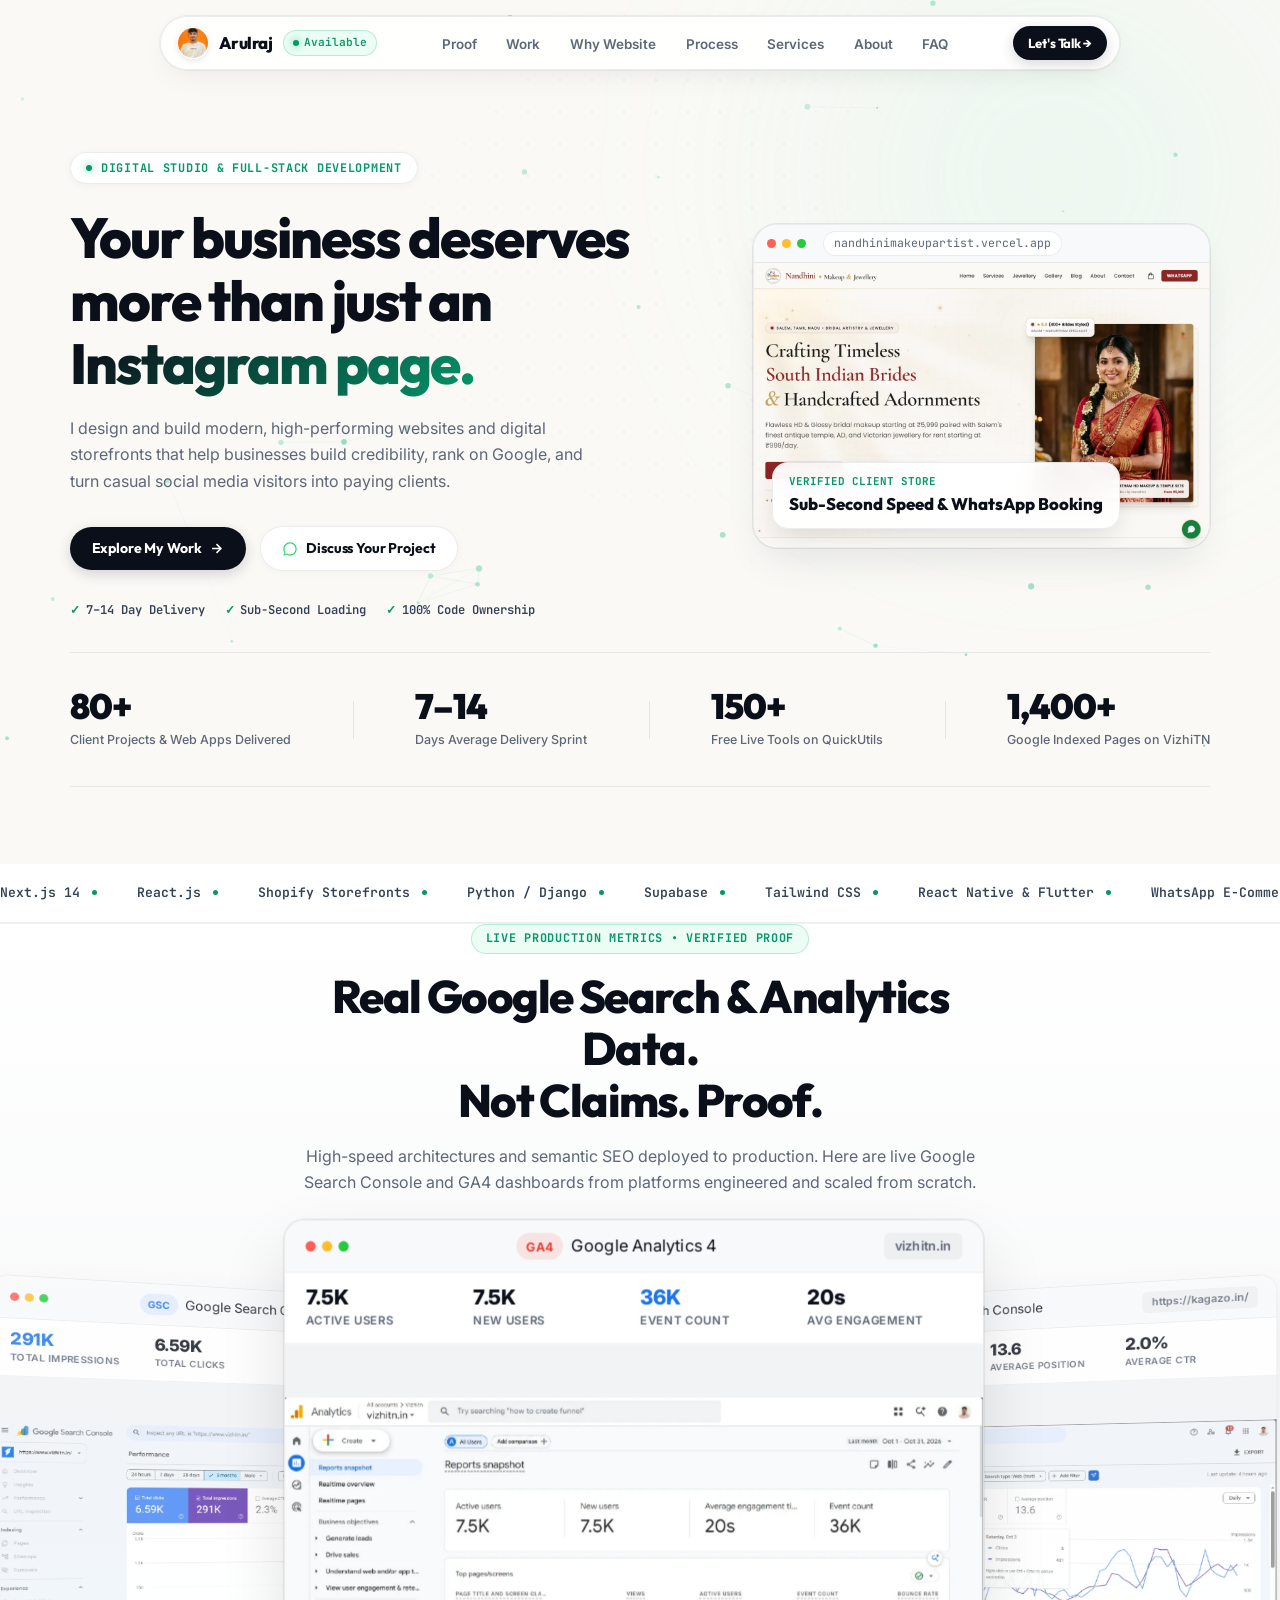
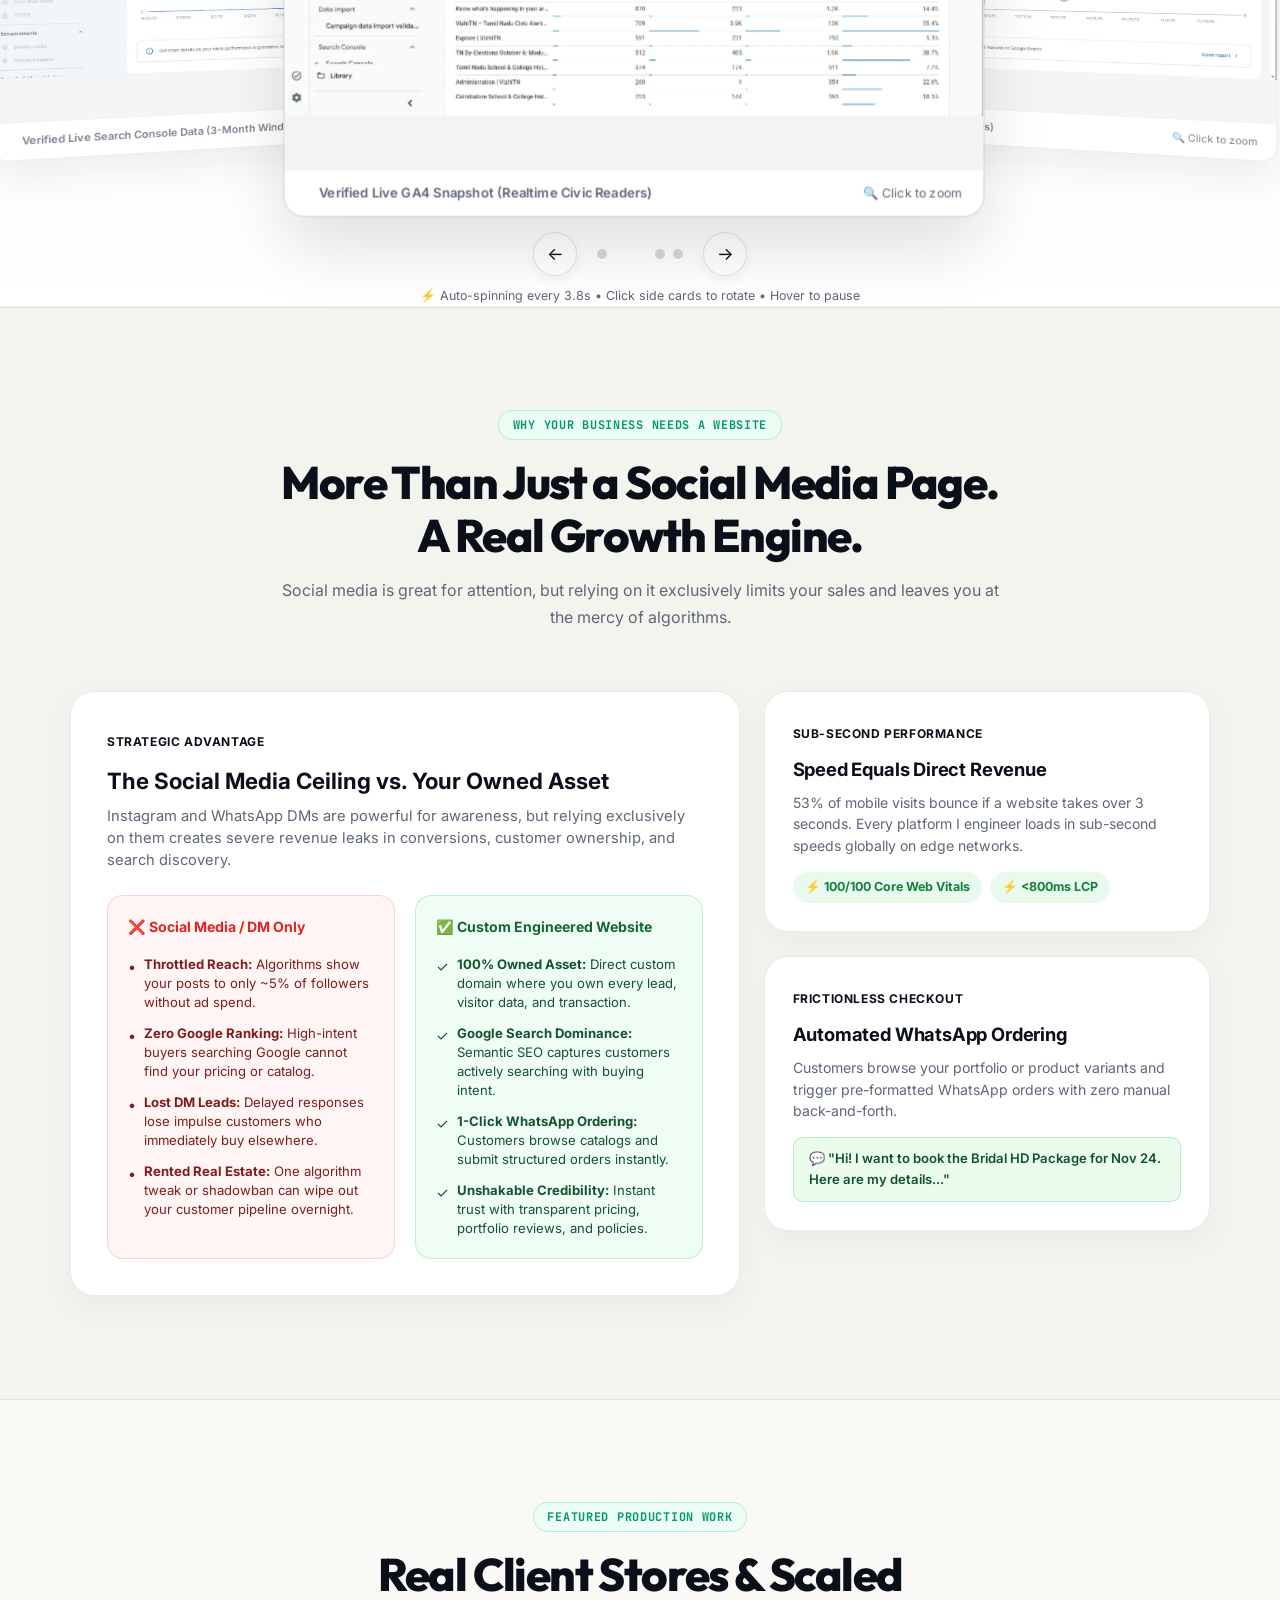
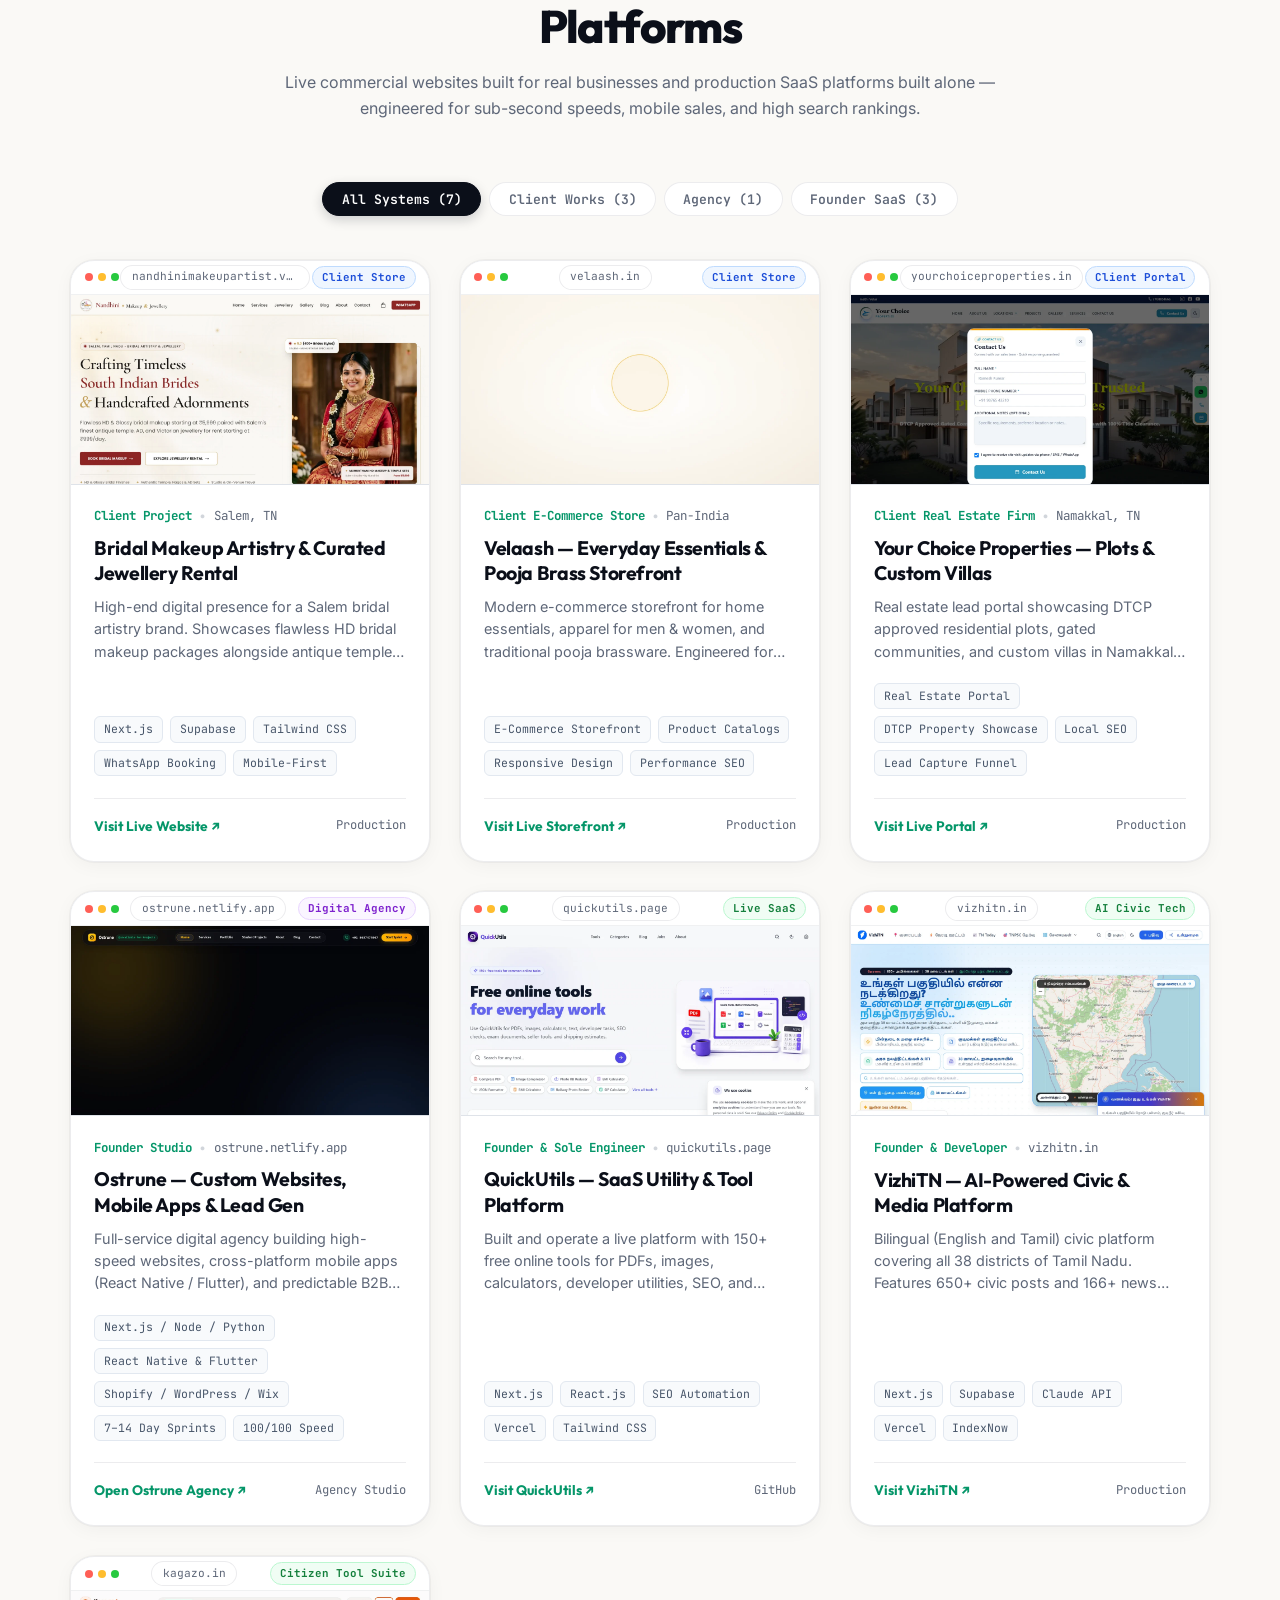
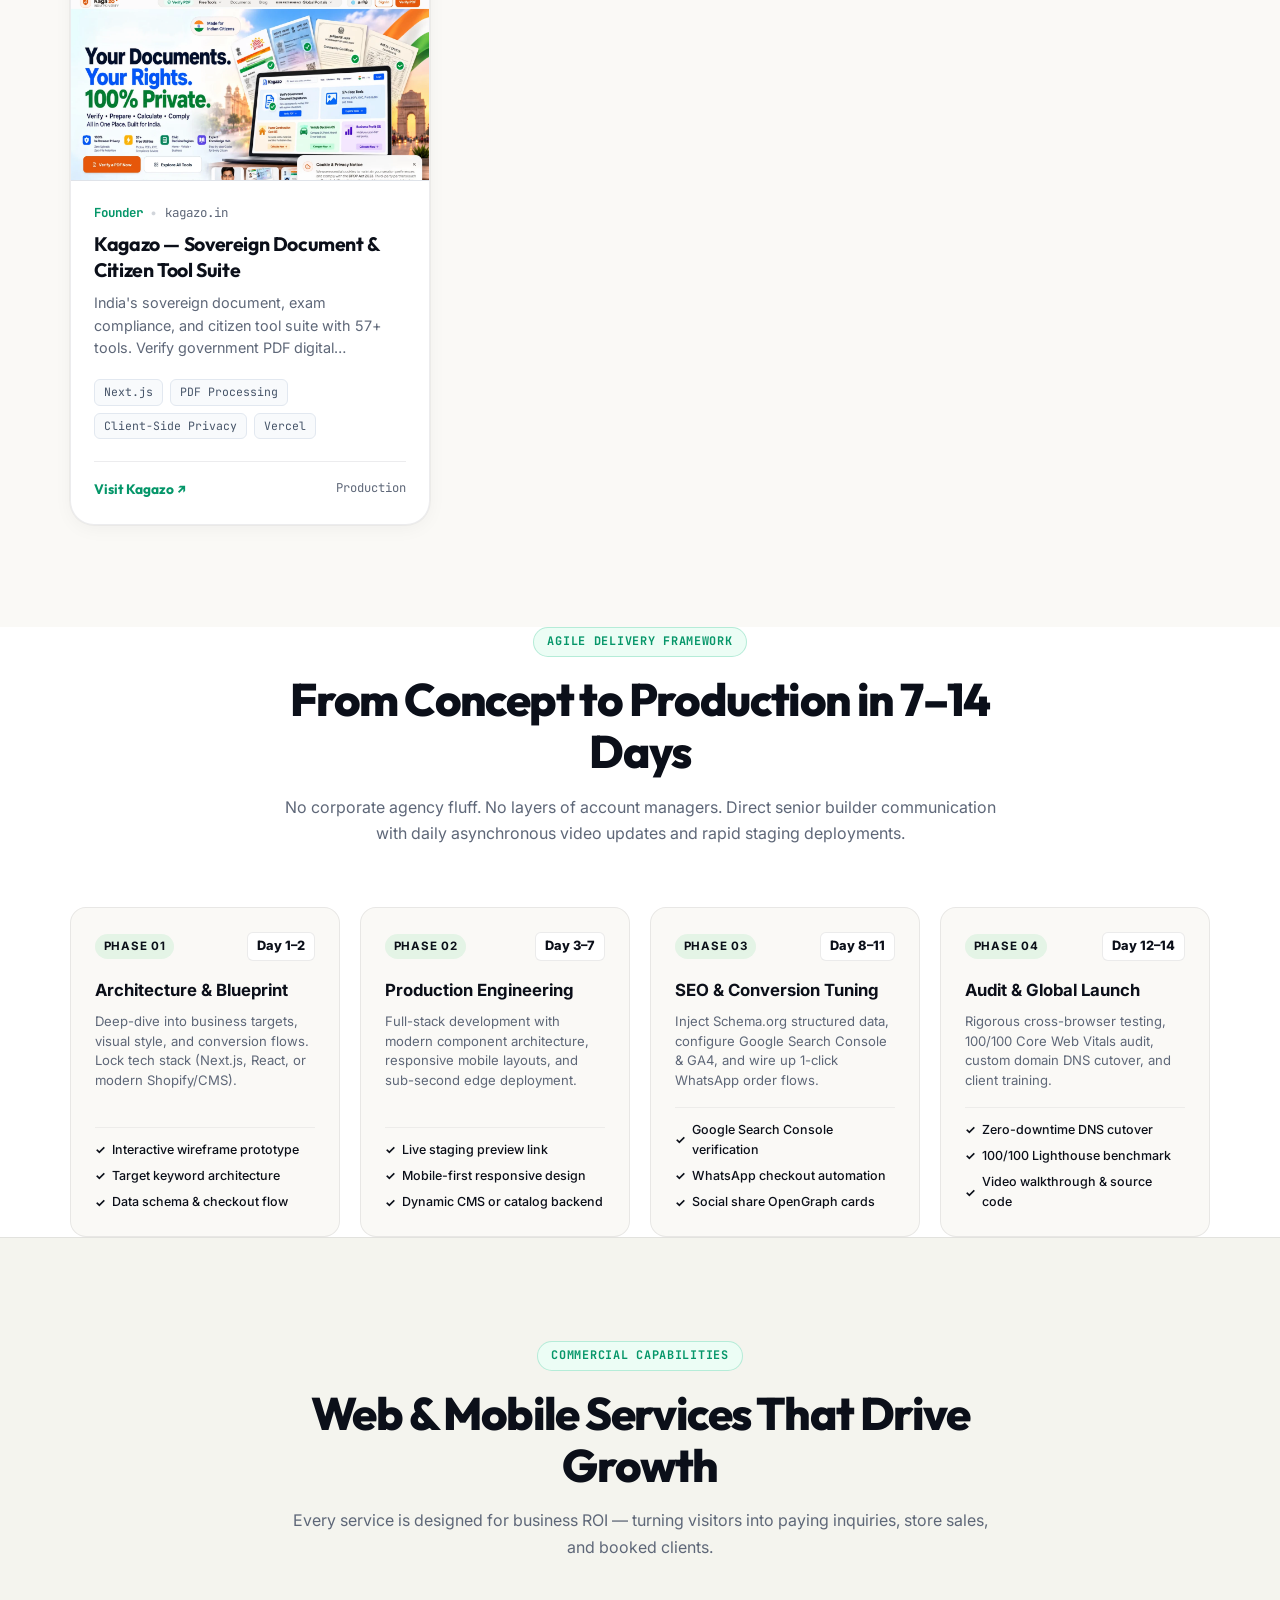
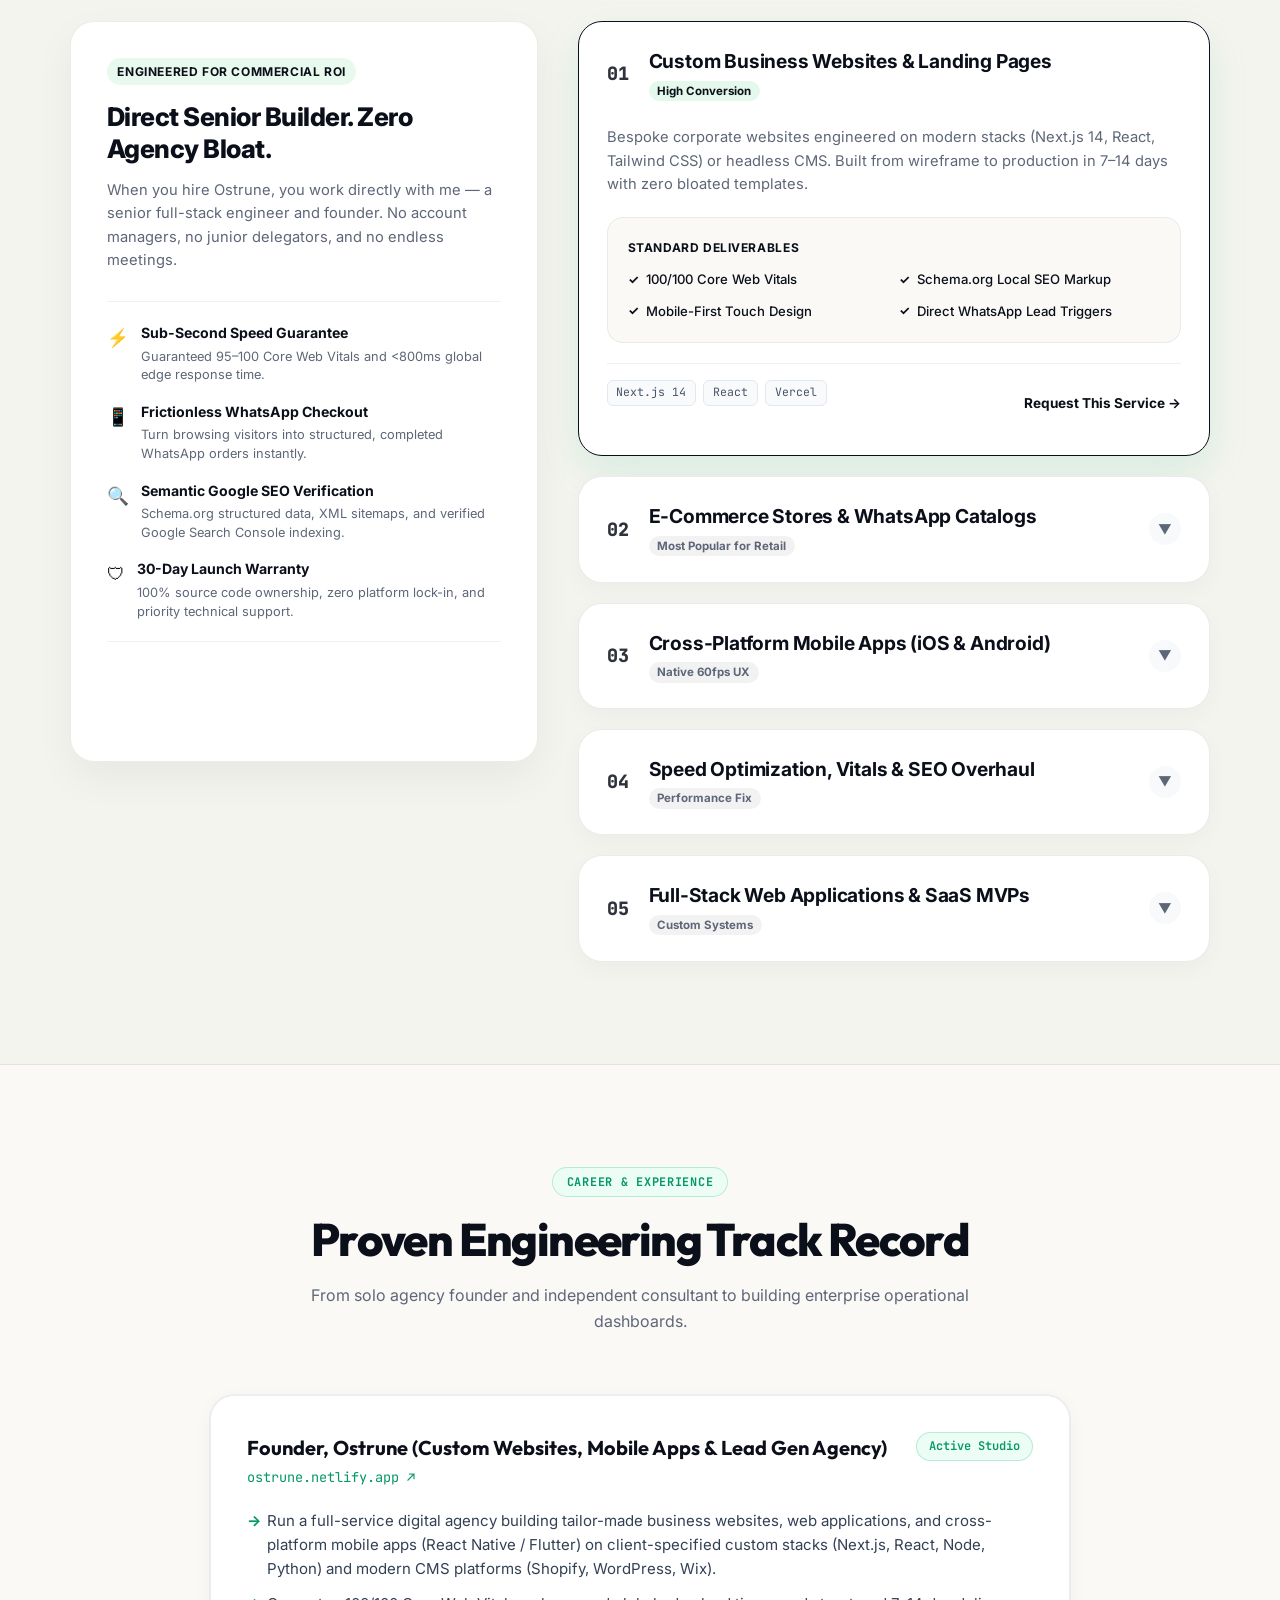
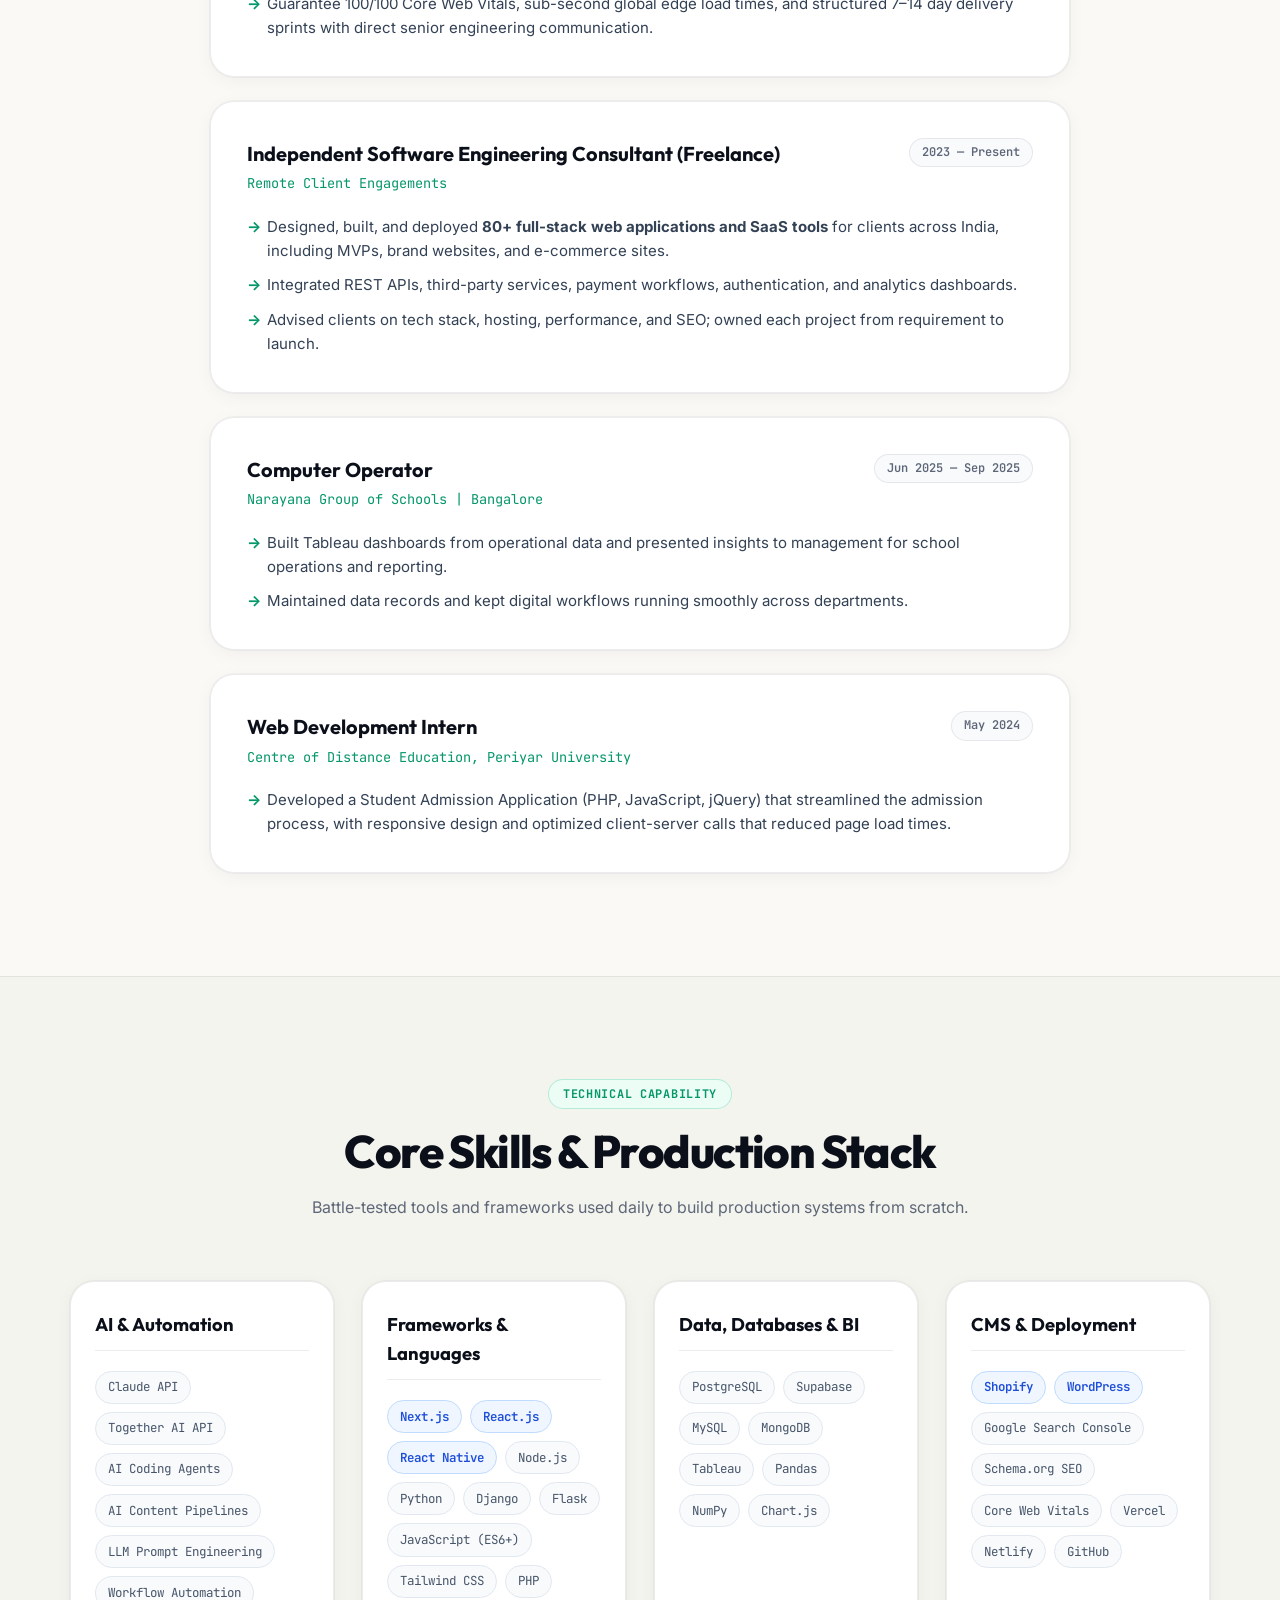
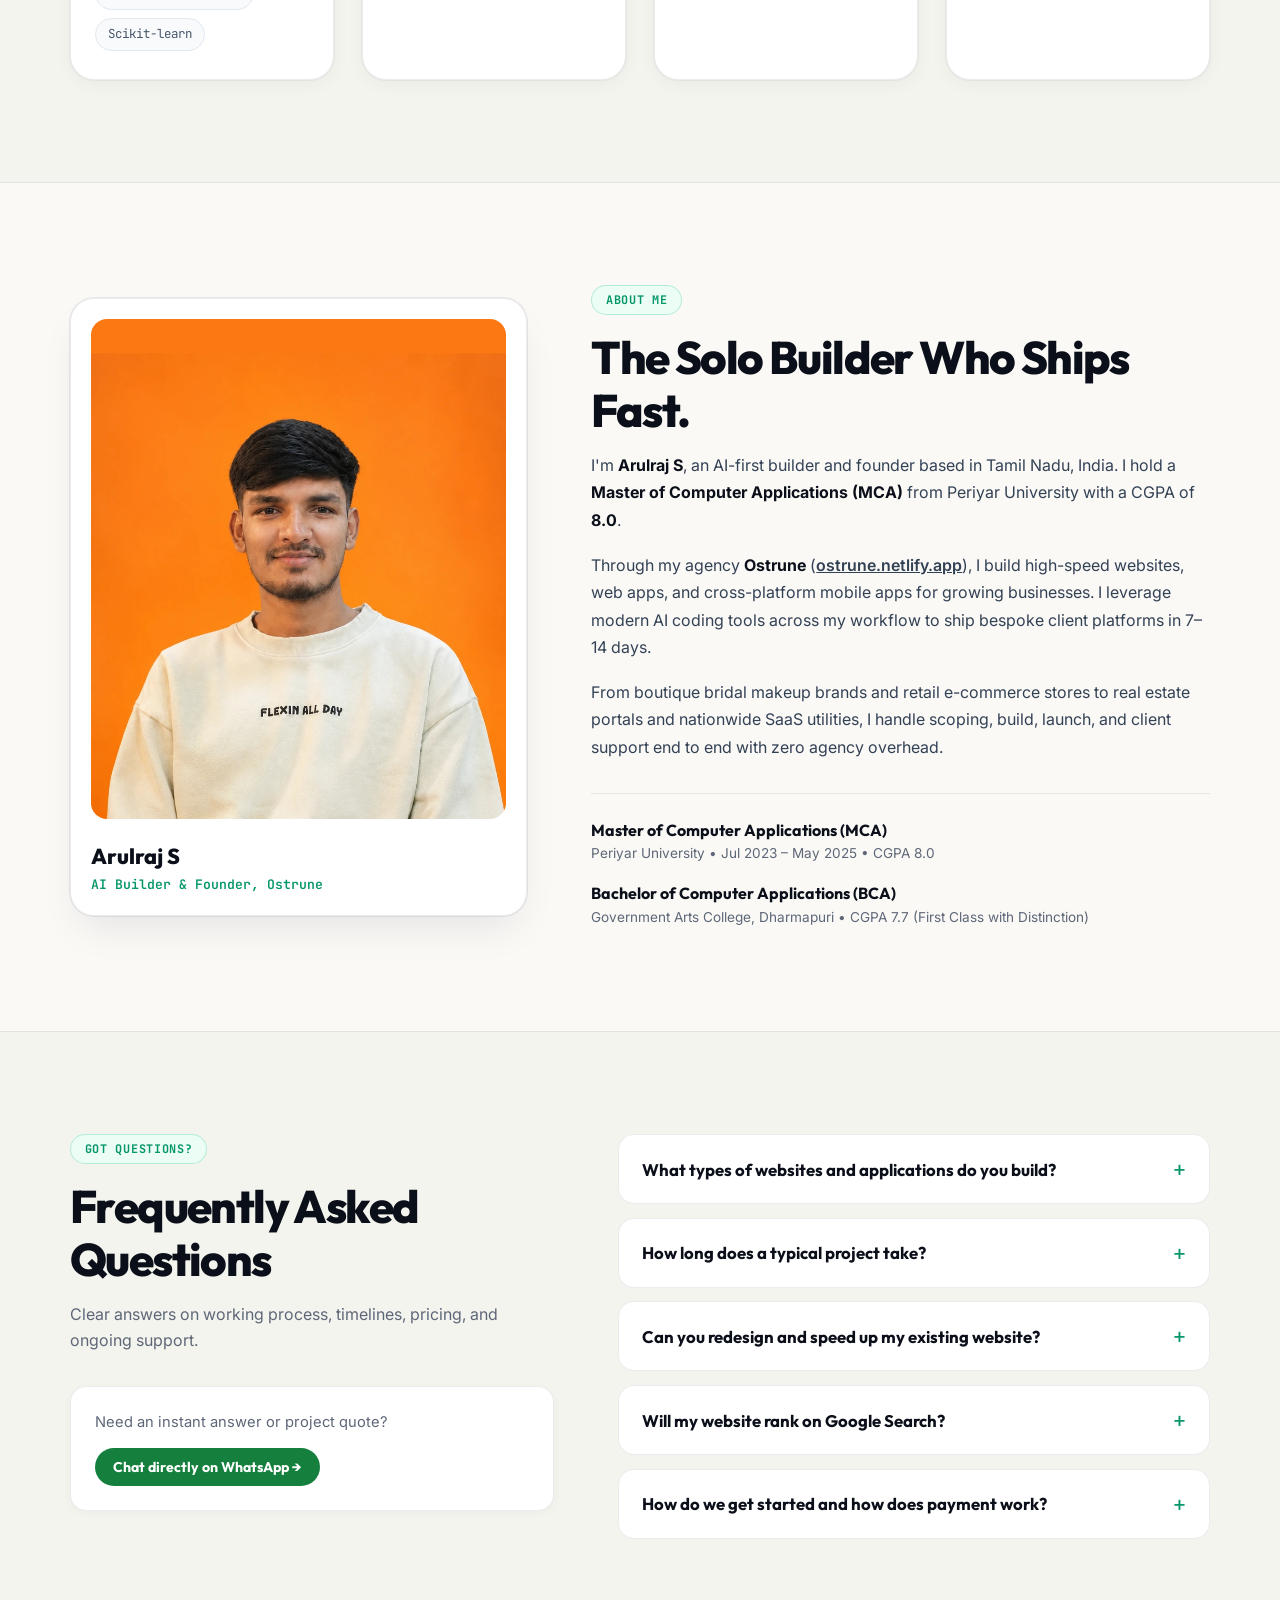
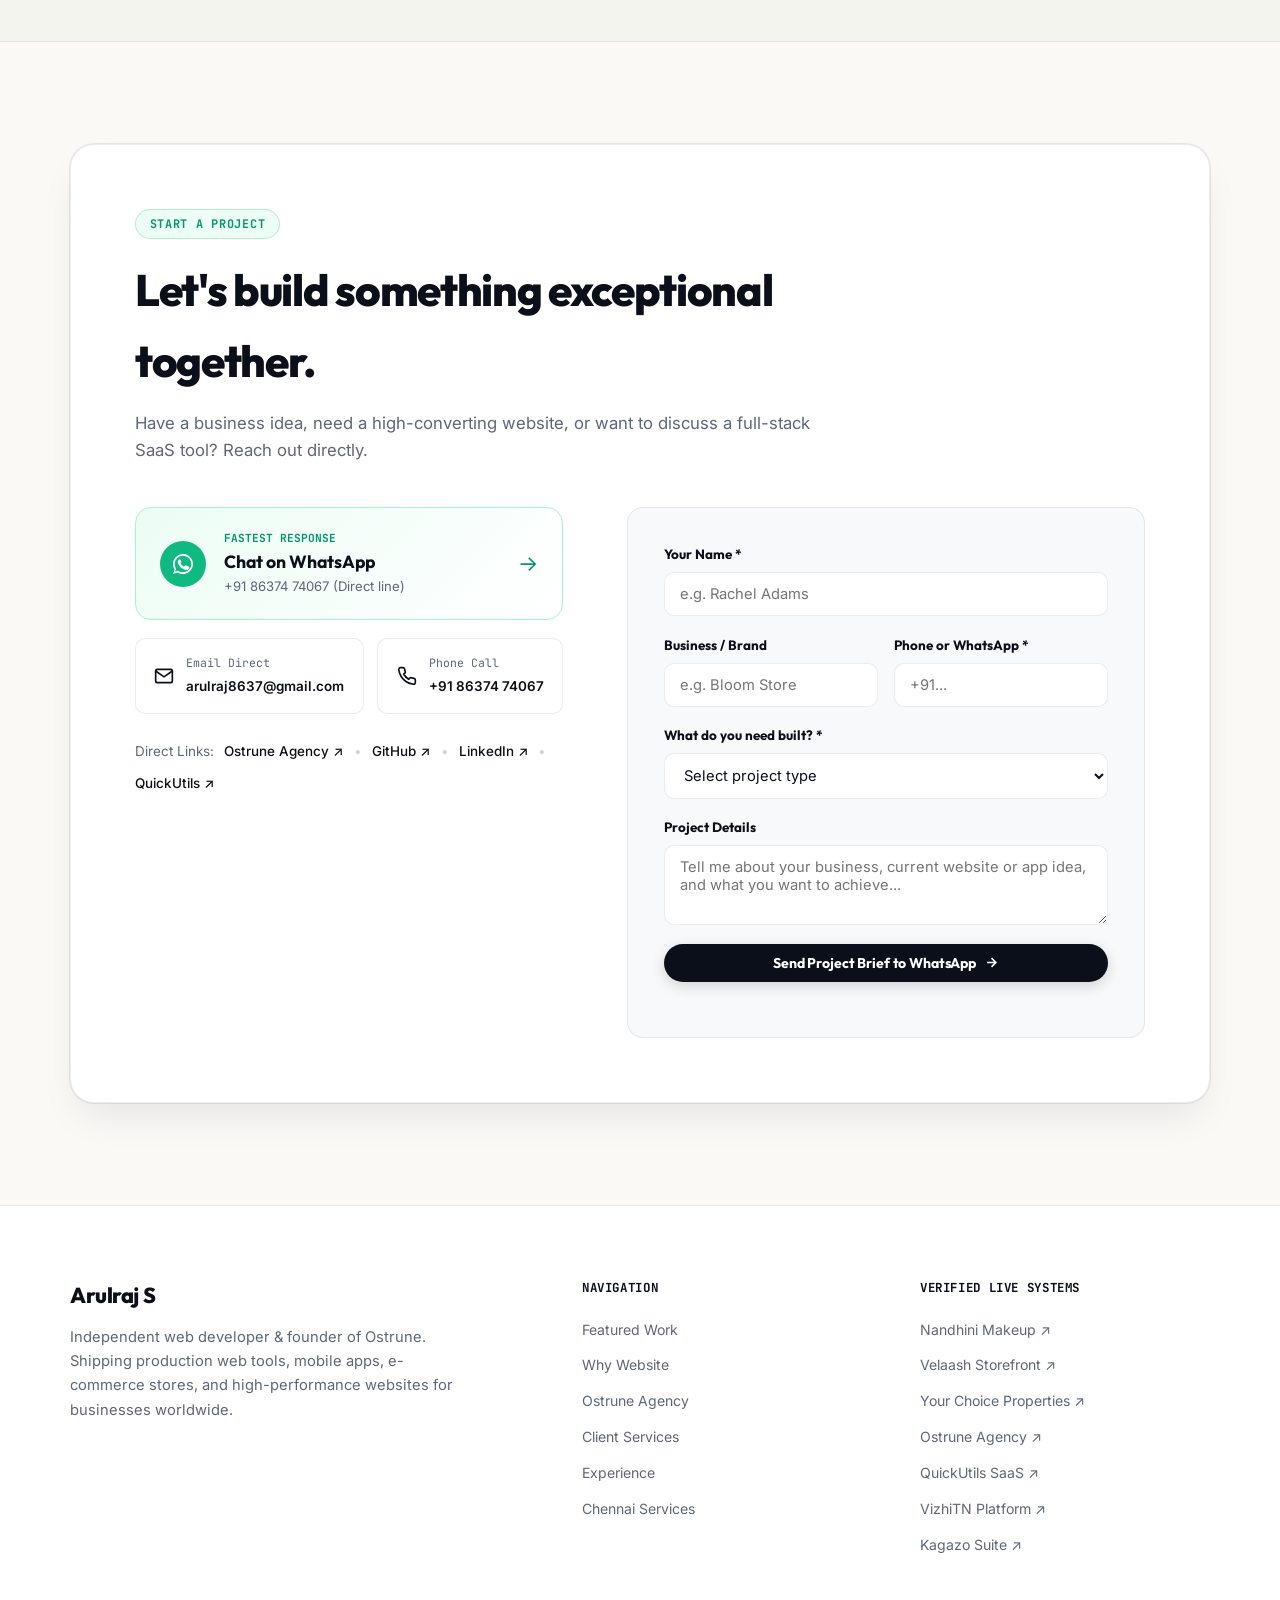
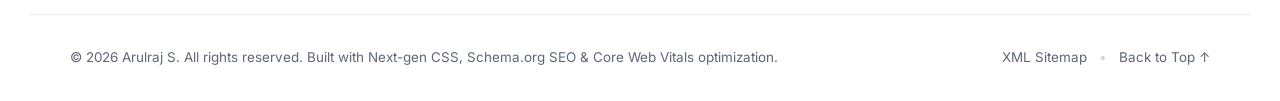
==== index.html @ 23a560a5 "fix: undo changes to Real Client Stores and Proven Engineering Track Record" ====
<!DOCTYPE html>
<html lang="en">
<head>
    <meta charset="utf-8">
    <meta name="viewport" content="width=device-width, initial-scale=1.0">
    <title>Arulraj S — Premier Web Development Studio & AI Builder</title>
    
    <!-- Strategic SEO Meta Tags -->
    <meta name="description" content="I design and build modern, high-performing websites and digital storefronts that help businesses build credibility, reach more customers, and grow online. Founder of Ostrune Agency and QuickUtils.">
    <meta name="keywords" content="Arulraj S, freelance web developer, website designer chennai, small business website development, ecommerce website developer, ostrune, quickutils, vizhitn">
    <meta name="author" content="Arulraj S">
    <meta name="robots" content="index, follow, max-snippet:-1, max-image-preview:large, max-video-preview:-1">
    <link rel="canonical" href="https://arulraj2001.github.io/Portfolio/">

    <!-- Open Graph -->
    <meta property="og:type" content="website">
    <meta property="og:site_name" content="Arulraj S Portfolio">
    <meta property="og:url" content="https://arulraj2001.github.io/Portfolio/">
    <meta property="og:title" content="Arulraj S — Your Business Deserves More Than Just an Instagram Page">
    <meta property="og:description" content="Modern, high-performing websites and digital storefronts for growing businesses. Certified 100/100 Core Web Vitals and 7–14 day delivery sprints.">
    <meta property="og:image" content="https://arulraj2001.github.io/Portfolio/img/quickutils_og.png">

    <!-- Twitter Card -->
    <meta name="twitter:card" content="summary_large_image">
    <meta name="twitter:url" content="https://arulraj2001.github.io/Portfolio/">
    <meta name="twitter:title" content="Arulraj S — Premier Web Development Studio">
    <meta name="twitter:description" content="Proven client websites, mobile apps, and live SaaS products. Founder of Ostrune and QuickUtils.">
    <meta name="twitter:image" content="https://arulraj2001.github.io/Portfolio/img/quickutils_og.png">

    <!-- Schema.org JSON-LD Structured Data -->
    <script type="application/ld+json">
    {
      "@context": "https://schema.org",
      "@graph": [
        {
          "@type": "Person",
          "@id": "https://arulraj2001.github.io/Portfolio/#person",
          "name": "Arulraj S",
          "jobTitle": "Independent Web Developer & SaaS Founder",
          "url": "https://arulraj2001.github.io/Portfolio/",
          "image": "https://arulraj2001.github.io/Portfolio/img/github_avatar.png",
          "telephone": "+918637474067",
          "email": "arulraj8637@gmail.com",
          "address": {
            "@type": "PostalAddress",
            "addressLocality": "Chennai",
            "addressRegion": "Tamil Nadu",
            "addressCountry": "IN"
          },
          "alumniOf": {
            "@type": "CollegeOrUniversity",
            "name": "Periyar University"
          },
          "sameAs": [
            "https://www.linkedin.com/in/arulraj1506/",
            "https://github.com/Arulraj2001",
            "https://ostrune.netlify.app/",
            "https://quickutils.page",
            "https://vizhitn.in",
            "https://kagazo.in"
          ]
        },
        {
          "@type": "ProfessionalService",
          "@id": "https://arulraj2001.github.io/Portfolio/#service",
          "name": "Ostrune — Custom Websites, Mobile Apps & Lead Generation Agency",
          "url": "https://ostrune.netlify.app/",
          "image": "https://arulraj2001.github.io/Portfolio/img/ostrune_preview.png",
          "telephone": "+918637474067",
          "priceRange": "$$",
          "areaServed": ["Chennai", "India", "United States", "United Kingdom", "Worldwide"]
        }
      ]
    }
    </script>

    <!-- Google Fonts: Outfit (Display) + Inter (Body) + JetBrains Mono -->
    <link rel="preconnect" href="https://fonts.googleapis.com">
    <link rel="preconnect" href="https://fonts.gstatic.com" crossorigin>
    <link href="https://fonts.googleapis.com/css2?family=Inter:wght@400;500;600;700&family=JetBrains+Mono:wght@400;500;600&family=Outfit:wght@500;600;700;800;900&display=swap" rel="stylesheet">

    <!-- Ultra-Premier Light Studio Stylesheet -->
    <link rel="stylesheet" href="style.css">

    <!-- GSAP for Smooth Fluid Motion -->
    <script src="https://cdnjs.cloudflare.com/ajax/libs/gsap/3.12.5/gsap.min.js" defer></script>
    <script src="https://cdnjs.cloudflare.com/ajax/libs/gsap/3.12.5/ScrollTrigger.min.js" defer></script>
</head>
<body>

    <!-- Interactive HTML5 Ambient Background Canvas -->
    <canvas id="ambient-canvas"></canvas>

    <!-- Architectural Grid Pattern with Dynamic Cursor Spotlight -->
    <div class="bg-grid-spotlight" aria-hidden="true"></div>

    <!-- Soft Ambient Glowing Mesh Orbs -->
    <div class="ambient-mesh" aria-hidden="true">
        <div class="mesh-orb mesh-orb-1"></div>
        <div class="mesh-orb mesh-orb-2"></div>
    </div>

    <!-- Floating Capsule Navbar (Single-Line, Zero Wrapping) -->
    <header class="studio-nav" id="navbar">
        <div class="nav-container">
            <a href="https://arulraj2001.github.io/Portfolio/" class="nav-brand">
                <span class="brand-avatar-box">
                    <img src="img/github_avatar.png" alt="Arulraj S" class="brand-avatar" width="32" height="32">
                </span>
                <span class="brand-name">Arulraj</span>
                <span class="status-live-pill"><span class="live-pulse-dot"></span> Available</span>
            </a>

            <nav class="desktop-menu" aria-label="Main Navigation">
                <ul class="nav-links">
                    <li><a href="#proof" class="menu-link">Proof</a></li>
                    <li><a href="#work" class="menu-link">Work</a></li>
                    <li><a href="#why-website" class="menu-link">Why Website</a></li>
                    <li><a href="#process" class="menu-link">Process</a></li>
                    <li><a href="#services" class="menu-link">Services</a></li>
                    <li><a href="#about" class="menu-link">About</a></li>
                    <li><a href="#faq" class="menu-link">FAQ</a></li>
                </ul>
            </nav>

            <div class="nav-right">
                <a href="#contact" class="btn btn-primary btn-sm">Let's Talk →</a>
                <button class="mobile-menu-btn" id="mobileMenuBtn" aria-label="Toggle navigation">
                    <span class="btn-line"></span>
                    <span class="btn-line"></span>
                </button>
            </div>
        </div>

        <!-- Mobile Drawer Menu -->
        <div class="mobile-drawer" id="mobileDrawer" aria-hidden="true">
            <ul class="drawer-links">
                <li><a href="#work" class="drawer-link">Featured Work</a></li>
                <li><a href="#why-website" class="drawer-link">Why Your Business Needs a Website</a></li>
                <li><a href="#services" class="drawer-link">Client Services</a></li>
                <li><a href="#experience" class="drawer-link">Experience & Background</a></li>
                <li><a href="#about" class="drawer-link">About Arulraj</a></li>
                <li><a href="web-developer-chennai/" class="drawer-link">Chennai Web Services</a></li>
                <li><a href="web-developer-india/" class="drawer-link">India Services</a></li>
                <li><a href="#contact" class="drawer-link" style="color: var(--color-emerald); font-weight: 800;">Discuss Your Project →</a></li>
            </ul>
        </div>
    </header>

    <main>
        <!-- Hero Section -->
        <section class="hero-studio" id="hero">
            <div class="container hero-layout">
                <div class="hero-left">
                    <div class="eyebrow-badge">
                        <span class="live-pulse-dot"></span>
                        <span>Digital Studio & Full-Stack Development</span>
                    </div>

                    <h1 class="hero-title">
                        Your business deserves more than <span class="gradient-text">just an Instagram page.</span>
                    </h1>

                    <p class="hero-description">
                        I design and build modern, high-performing websites and digital storefronts that help businesses build credibility, rank on Google, and turn casual social media visitors into paying clients.
                    </p>

                    <div class="hero-actions">
                        <a href="#work" class="btn btn-primary">
                            Explore My Work
                            <svg width="15" height="15" viewBox="0 0 24 24" fill="none" stroke="currentColor" stroke-width="2.5"><path d="M5 12h14M12 5l7 7-7 7"/></svg>
                        </a>
                        <a href="https://wa.me/918637474067?text=Hi%20Arulraj,%20I'm%20interested%20in%20discussing%20a%20website%20project%20for%20my%20business." target="_blank" rel="noopener" class="btn btn-glass">
                            <svg width="16" height="16" viewBox="0 0 24 24" fill="#25D366"><path d="M12.031 2C6.5 2 2 6.5 2 12.031c0 1.953.562 3.844 1.625 5.469L2 22l4.656-1.594A9.974 9.974 0 0 0 12.031 22C17.562 22 22 17.5 22 12.031 22 6.5 17.562 2 12.031 2zm0 18.25c-1.688 0-3.344-.469-4.781-1.344l-.344-.219-2.781.938.938-2.719-.219-.344A8.252 8.252 0 0 1 3.781 12.03c0-4.563 3.688-8.25 8.25-8.25 4.563 0 8.25 3.688 8.25 8.25 0 4.563-3.688 8.22-8.25 8.22z"/></svg>
                            Discuss Your Project
                        </a>
                    </div>

                    <div class="hero-trust-row">
                        <span class="trust-item"><span class="trust-check">✓</span> 7–14 Day Delivery</span>
                        <span class="trust-item"><span class="trust-check">✓</span> Sub-Second Loading</span>
                        <span class="trust-item"><span class="trust-check">✓</span> 100% Code Ownership</span>
                    </div>
                </div>

                <div class="hero-right">
                    <div class="hero-visual-card">
                        <div class="card-browser-header">
                            <span class="b-dot dot-red"></span>
                            <span class="b-dot dot-yellow"></span>
                            <span class="b-dot dot-green"></span>
                            <span class="b-url">nandhinimakeupartist.vercel.app</span>
                        </div>
                        <div class="card-screenshot-wrapper">
                            <picture>
                                <source srcset="img/nandhini_preview.webp" type="image/webp">
                                <img src="img/nandhini_preview.png" alt="Bridal Makeup & Jewellery Client Website" class="card-screenshot" loading="eager" width="1280" height="800">
                            </picture>
                        </div>
                        <div class="card-floating-badge">
                            <span class="badge-tag">Verified Client Store</span>
                            <span class="badge-metric">Sub-Second Speed & WhatsApp Booking</span>
                        </div>
                    </div>
                </div>
            </div>

            <!-- Key Impact Metrics Strip -->
            <div class="container">
                <div class="stat-strip">
                    <div class="stat-col">
                        <span class="stat-number">80+</span>
                        <span class="stat-title">Client Projects & Web Apps Delivered</span>
                    </div>
                    <div class="stat-divider"></div>
                    <div class="stat-col">
                        <span class="stat-number">7–14</span>
                        <span class="stat-title">Days Average Delivery Sprint</span>
                    </div>
                    <div class="stat-divider"></div>
                    <div class="stat-col">
                        <span class="stat-number">150+</span>
                        <span class="stat-title">Free Live Tools on QuickUtils</span>
                    </div>
                    <div class="stat-divider"></div>
                    <div class="stat-col">
                        <span class="stat-number">1,400+</span>
                        <span class="stat-title">Google Indexed Pages on VizhiTN</span>
                    </div>
                </div>
            </div>
        </section>

        <!-- Continuous Infinite Marquee Ribbon -->
        <div class="marquee-strip" aria-hidden="true">
            <div class="marquee-track">
                <div class="marquee-item">Next.js 14 <span class="marquee-dot"></span></div>
                <div class="marquee-item">React.js <span class="marquee-dot"></span></div>
                <div class="marquee-item">Shopify Storefronts <span class="marquee-dot"></span></div>
                <div class="marquee-item">Python / Django <span class="marquee-dot"></span></div>
                <div class="marquee-item">Supabase <span class="marquee-dot"></span></div>
                <div class="marquee-item">Tailwind CSS <span class="marquee-dot"></span></div>
                <div class="marquee-item">React Native & Flutter <span class="marquee-dot"></span></div>
                <div class="marquee-item">WhatsApp E-Commerce <span class="marquee-dot"></span></div>
                <div class="marquee-item">100/100 Core Web Vitals <span class="marquee-dot"></span></div>
                <div class="marquee-item">7–14 Day Sprints <span class="marquee-dot"></span></div>
                <div class="marquee-item">Zero Agency Bloat <span class="marquee-dot"></span></div>
                <!-- Duplicate for seamless loop -->
                <div class="marquee-item">Next.js 14 <span class="marquee-dot"></span></div>
                <div class="marquee-item">React.js <span class="marquee-dot"></span></div>
                <div class="marquee-item">Shopify Storefronts <span class="marquee-dot"></span></div>
                <div class="marquee-item">Python / Django <span class="marquee-dot"></span></div>
                <div class="marquee-item">Supabase <span class="marquee-dot"></span></div>
                <div class="marquee-item">Tailwind CSS <span class="marquee-dot"></span></div>
                <div class="marquee-item">React Native & Flutter <span class="marquee-dot"></span></div>
                <div class="marquee-item">WhatsApp E-Commerce <span class="marquee-dot"></span></div>
                <div class="marquee-item">100/100 Core Web Vitals <span class="marquee-dot"></span></div>
                <div class="marquee-item">7–14 Day Sprints <span class="marquee-dot"></span></div>
                <div class="marquee-item">Zero Agency Bloat <span class="marquee-dot"></span></div>
            </div>
        </div>

        <!-- 3D ROTATING PROOF SHOWCASE (Google Search Console & Google Analytics 4) -->
        <section class="proof-stage-section" id="proof">
            <div class="container">
                <div class="section-head text-center proof-stage-header">
                    <span class="section-pill">Live Production Metrics • Verified Proof</span>
                    <h2 class="head-title">Real Google Search & Analytics Data.<br>Not Claims. Proof.</h2>
                    <p class="head-subtitle">
                        High-speed architectures and semantic SEO deployed to production. Here are live Google Search Console and GA4 dashboards from platforms engineered and scaled from scratch.
                    </p>
                </div>

                <!-- 3D Rotating Carousel Stage -->
                <div class="proof-3d-stage" aria-label="Interactive 3D Proof Showcase">
                    <!-- Card 0: VizhiTN Google Search Console -->
                    <div class="proof-card-3d card-center" data-index="0" role="group" aria-label="VizhiTN Search Console Proof">
                        <div class="proof-card-chrome">
                            <div class="proof-traffic-lights" aria-hidden="true">
                                <span class="traffic-dot red"></span>
                                <span class="traffic-dot yellow"></span>
                                <span class="traffic-dot green"></span>
                            </div>
                            <div class="proof-platform-badge">
                                <span class="platform-icon-pill gsc">GSC</span>
                                <span>Google Search Console</span>
                            </div>
                            <span class="proof-domain-chip">https://www.vizhitn.in/</span>
                        </div>

                        <div class="proof-metrics-ribbon">
                            <div class="proof-metric-cell">
                                <span class="proof-metric-val highlight-blue">291K</span>
                                <span class="proof-metric-lbl">Total Impressions</span>
                            </div>
                            <div class="proof-metric-cell">
                                <span class="proof-metric-val highlight-green">6.59K</span>
                                <span class="proof-metric-lbl">Total Clicks</span>
                            </div>
                            <div class="proof-metric-cell">
                                <span class="proof-metric-val">4.8</span>
                                <span class="proof-metric-lbl">Average Position</span>
                            </div>
                            <div class="proof-metric-cell">
                                <span class="proof-metric-val">2.3%</span>
                                <span class="proof-metric-lbl">Average CTR</span>
                            </div>
                        </div>

                        <div class="proof-viewport" title="Click to zoom screenshot">
                            <picture>
                                <source srcset="img/proof_vizhitn_gsc.webp" type="image/webp">
                                <img src="img/proof_vizhitn_gsc.png" alt="Google Search Console Performance Report for vizhitn.in: 291K impressions, 6.59K clicks, average position 4.8" loading="lazy">
                            </picture>
                        </div>

                        <div class="proof-card-footer">
                            <span class="proof-verified-status">Verified Live Search Console Data (3-Month Window)</span>
                            <span class="proof-inspect-hint">🔍 Click to zoom</span>
                        </div>
                    </div>

                    <!-- Card 1: VizhiTN Google Analytics 4 -->
                    <div class="proof-card-3d card-right" data-index="1" role="group" aria-label="VizhiTN Analytics 4 Proof">
                        <div class="proof-card-chrome">
                            <div class="proof-traffic-lights" aria-hidden="true">
                                <span class="traffic-dot red"></span>
                                <span class="traffic-dot yellow"></span>
                                <span class="traffic-dot green"></span>
                            </div>
                            <div class="proof-platform-badge">
                                <span class="platform-icon-pill ga4">GA4</span>
                                <span>Google Analytics 4</span>
                            </div>
                            <span class="proof-domain-chip">vizhitn.in</span>
                        </div>

                        <div class="proof-metrics-ribbon">
                            <div class="proof-metric-cell">
                                <span class="proof-metric-val highlight-green">7.5K</span>
                                <span class="proof-metric-lbl">Active Users</span>
                            </div>
                            <div class="proof-metric-cell">
                                <span class="proof-metric-val">7.5K</span>
                                <span class="proof-metric-lbl">New Users</span>
                            </div>
                            <div class="proof-metric-cell">
                                <span class="proof-metric-val highlight-blue">36K</span>
                                <span class="proof-metric-lbl">Event Count</span>
                            </div>
                            <div class="proof-metric-cell">
                                <span class="proof-metric-val">20s</span>
                                <span class="proof-metric-lbl">Avg Engagement</span>
                            </div>
                        </div>

                        <div class="proof-viewport" title="Click to zoom screenshot">
                            <picture>
                                <source srcset="img/proof_vizhitn_ga4.webp" type="image/webp">
                                <img src="img/proof_vizhitn_ga4.png" alt="Google Analytics 4 Snapshot for vizhitn.in: 7.5K active users, 36K events" loading="lazy">
                            </picture>
                        </div>

                        <div class="proof-card-footer">
                            <span class="proof-verified-status">Verified Live GA4 Snapshot (Realtime Civic Readers)</span>
                            <span class="proof-inspect-hint">🔍 Click to zoom</span>
                        </div>
                    </div>

                    <!-- Card 2: Kagazo Google Search Console -->
                    <div class="proof-card-3d card-hidden" data-index="2" role="group" aria-label="Kagazo Search Console Proof">
                        <div class="proof-card-chrome">
                            <div class="proof-traffic-lights" aria-hidden="true">
                                <span class="traffic-dot red"></span>
                                <span class="traffic-dot yellow"></span>
                                <span class="traffic-dot green"></span>
                            </div>
                            <div class="proof-platform-badge">
                                <span class="platform-icon-pill gsc">GSC</span>
                                <span>Google Search Console</span>
                            </div>
                            <span class="proof-domain-chip">https://kagazo.in/</span>
                        </div>

                        <div class="proof-metrics-ribbon">
                            <div class="proof-metric-cell">
                                <span class="proof-metric-val highlight-blue">35.9K</span>
                                <span class="proof-metric-lbl">Total Impressions</span>
                            </div>
                            <div class="proof-metric-cell">
                                <span class="proof-metric-val highlight-green">711</span>
                                <span class="proof-metric-lbl">Total Clicks</span>
                            </div>
                            <div class="proof-metric-cell">
                                <span class="proof-metric-val">13.6</span>
                                <span class="proof-metric-lbl">Average Position</span>
                            </div>
                            <div class="proof-metric-cell">
                                <span class="proof-metric-val">2.0%</span>
                                <span class="proof-metric-lbl">Average CTR</span>
                            </div>
                        </div>

                        <div class="proof-viewport" title="Click to zoom screenshot">
                            <picture>
                                <source srcset="img/proof_kagazo_gsc.webp" type="image/webp">
                                <img src="img/proof_kagazo_gsc.png" alt="Google Search Console Performance Report for kagazo.in: 35.9K impressions, 711 clicks" loading="lazy">
                            </picture>
                        </div>

                        <div class="proof-card-footer">
                            <span class="proof-verified-status">Verified Organic Growth Curve (Document Utilities)</span>
                            <span class="proof-inspect-hint">🔍 Click to zoom</span>
                        </div>
                    </div>

                    <!-- Card 3: Kagazo Google Analytics 4 -->
                    <div class="proof-card-3d card-left" data-index="3" role="group" aria-label="Kagazo Analytics 4 Proof">
                        <div class="proof-card-chrome">
                            <div class="proof-traffic-lights" aria-hidden="true">
                                <span class="traffic-dot red"></span>
                                <span class="traffic-dot yellow"></span>
                                <span class="traffic-dot green"></span>
                            </div>
                            <div class="proof-platform-badge">
                                <span class="platform-icon-pill ga4">GA4</span>
                                <span>Google Analytics 4</span>
                            </div>
                            <span class="proof-domain-chip">https://kagazo.in/</span>
                        </div>

                        <div class="proof-metrics-ribbon">
                            <div class="proof-metric-cell">
                                <span class="proof-metric-val highlight-green">1.1K</span>
                                <span class="proof-metric-lbl">Active Users</span>
                            </div>
                            <div class="proof-metric-cell">
                                <span class="proof-metric-val highlight-blue">6.8K</span>
                                <span class="proof-metric-lbl">Event Count</span>
                            </div>
                            <div class="proof-metric-cell">
                                <span class="proof-metric-val">51s</span>
                                <span class="proof-metric-lbl">Avg Engagement</span>
                            </div>
                            <div class="proof-metric-cell">
                                <span class="proof-metric-val highlight-green">5.4%</span>
                                <span class="proof-metric-lbl">Bounce Rate</span>
                            </div>
                        </div>

                        <div class="proof-viewport" title="Click to zoom screenshot">
                            <picture>
                                <source srcset="img/proof_kagazo_ga4.webp" type="image/webp">
                                <img src="img/proof_kagazo_ga4.png" alt="Google Analytics 4 Snapshot for kagazo.in: 1.1K active users, 6.8K events, 51s avg engagement" loading="lazy">
                            </picture>
                        </div>

                        <div class="proof-card-footer">
                            <span class="proof-verified-status">Verified High-Retention Utility SaaS (51s Avg Session)</span>
                            <span class="proof-inspect-hint">🔍 Click to zoom</span>
                        </div>
                    </div>
                </div>

                <!-- 3D Stage Navigation Controls -->
                <div class="proof-controls-wrap">
                    <button class="proof-nav-btn" id="proofPrevBtn" aria-label="Previous proof card">←</button>
                    <div class="proof-dots" role="tablist" aria-label="Proof Carousel Indicators">
                        <button class="proof-dot active" data-index="0" role="tab" aria-selected="true" aria-label="Show VizhiTN Search Console"></button>
                        <button class="proof-dot" data-index="1" role="tab" aria-selected="false" aria-label="Show VizhiTN Analytics"></button>
                        <button class="proof-dot" data-index="2" role="tab" aria-selected="false" aria-label="Show Kagazo Search Console"></button>
                        <button class="proof-dot" data-index="3" role="tab" aria-selected="false" aria-label="Show Kagazo Analytics"></button>
                    </div>
                    <button class="proof-nav-btn" id="proofNextBtn" aria-label="Next proof card">→</button>
                </div>
                <p class="proof-auto-status">⚡ Auto-spinning every 3.8s • Click side cards to rotate • Hover to pause</p>
            </div>
        </section>

        <!-- Why Businesses Need a Website (The Direct Conversion Argument) -->
        <section class="section-block bg-subtle" id="why-website">
            <div class="container">
                <div class="section-head text-center">
                    <span class="section-pill">Why Your Business Needs a Website</span>
                    <h2 class="head-title">More Than Just a Social Media Page.<br>A Real Growth Engine.</h2>
                    <p class="head-subtitle">
                        Social media is great for attention, but relying on it exclusively limits your sales and leaves you at the mercy of algorithms.
                    </p>
                </div>

                <div class="comparison-bento-grid">
                    <!-- Hero Comparison Card -->
                    <div class="comparison-hero-card">
                        <div class="comp-head">
                            <span class="mini-card-tag">Strategic Advantage</span>
                            <h3 class="comp-title">The Social Media Ceiling vs. Your Owned Asset</h3>
                            <p class="comp-sub">Instagram and WhatsApp DMs are powerful for awareness, but relying exclusively on them creates severe revenue leaks in conversions, customer ownership, and search discovery.</p>
                        </div>

                        <div class="comparison-split-cols">
                            <!-- Bad side -->
                            <div class="comp-col bad">
                                <div class="comp-col-header">
                                    <span>❌ Social Media / DM Only</span>
                                </div>
                                <ul class="comp-list">
                                    <li><span class="comp-icon">•</span> <span><strong>Throttled Reach:</strong> Algorithms show your posts to only ~5% of followers without ad spend.</span></li>
                                    <li><span class="comp-icon">•</span> <span><strong>Zero Google Ranking:</strong> High-intent buyers searching Google cannot find your pricing or catalog.</span></li>
                                    <li><span class="comp-icon">•</span> <span><strong>Lost DM Leads:</strong> Delayed responses lose impulse customers who immediately buy elsewhere.</span></li>
                                    <li><span class="comp-icon">•</span> <span><strong>Rented Real Estate:</strong> One algorithm tweak or shadowban can wipe out your customer pipeline overnight.</span></li>
                                </ul>
                            </div>

                            <!-- Good side -->
                            <div class="comp-col good">
                                <div class="comp-col-header">
                                    <span>✅ Custom Engineered Website</span>
                                </div>
                                <ul class="comp-list">
                                    <li><span class="comp-icon">✓</span> <span><strong>100% Owned Asset:</strong> Direct custom domain where you own every lead, visitor data, and transaction.</span></li>
                                    <li><span class="comp-icon">✓</span> <span><strong>Google Search Dominance:</strong> Semantic SEO captures customers actively searching with buying intent.</span></li>
                                    <li><span class="comp-icon">✓</span> <span><strong>1-Click WhatsApp Ordering:</strong> Customers browse catalogs and submit structured orders instantly.</span></li>
                                    <li><span class="comp-icon">✓</span> <span><strong>Unshakable Credibility:</strong> Instant trust with transparent pricing, portfolio reviews, and policies.</span></li>
                                </ul>
                            </div>
                        </div>
                    </div>

                    <!-- Side Bento Stack -->
                    <div class="comparison-side-stack">
                        <!-- Card 1: Speed -->
                        <div class="bento-mini-card">
                            <div>
                                <span class="mini-card-tag">Sub-Second Performance</span>
                                <h3 class="mini-card-title">Speed Equals Direct Revenue</h3>
                                <p class="mini-card-p">53% of mobile visits bounce if a website takes over 3 seconds. Every platform I engineer loads in sub-second speeds globally on edge networks.</p>
                            </div>
                            <div class="mini-card-badge-row">
                                <span class="speed-metric-chip">⚡ 100/100 Core Web Vitals</span>
                                <span class="speed-metric-chip">⚡ &lt;800ms LCP</span>
                            </div>
                        </div>

                        <!-- Card 2: WhatsApp Automation -->
                        <div class="bento-mini-card">
                            <div>
                                <span class="mini-card-tag">Frictionless Checkout</span>
                                <h3 class="mini-card-title">Automated WhatsApp Ordering</h3>
                                <p class="mini-card-p">Customers browse your portfolio or product variants and trigger pre-formatted WhatsApp orders with zero manual back-and-forth.</p>
                            </div>
                            <div class="wa-preview-box">
                                <span>💬 "Hi! I want to book the Bridal HD Package for Nov 24. Here are my details..."</span>
                            </div>
                        </div>
                    </div>
                </div>
            </div>
        </section>

        <!-- Featured Projects & Client Works Bento Grid -->
        <section class="section-block" id="work">
            <div class="container">
                <div class="section-head text-center">
                    <span class="section-pill">Featured Production Work</span>
                    <h2 class="head-title">Real Client Stores & Scaled Platforms</h2>
                    <p class="head-subtitle">
                        Live commercial websites built for real businesses and production SaaS platforms built alone — engineered for sub-second speeds, mobile sales, and high search rankings.
                    </p>
                </div>

                <!-- Interactive Category Filter Tabs -->
                <div class="filter-tabs-wrapper">
                    <button class="filter-btn active" data-filter="all">All Systems (7)</button>
                    <button class="filter-btn" data-filter="client">Client Works (3)</button>
                    <button class="filter-btn" data-filter="agency">Agency (1)</button>
                    <button class="filter-btn" data-filter="saas">Founder SaaS (3)</button>
                </div>

                <div class="bento-projects-grid">
                    <!-- Project 1: Nandhini Makeup & Jewellery -->
                    <article class="project-card" data-category="client">
                        <div class="card-frame">
                            <div class="frame-bar">
                                <div class="frame-dots">
                                    <span class="f-dot f-dot-red"></span>
                                    <span class="f-dot f-dot-yellow"></span>
                                    <span class="f-dot f-dot-green"></span>
                                </div>
                                <span class="frame-url">nandhinimakeupartist.vercel.app</span>
                                <span class="frame-status status-client">Client Store</span>
                            </div>
                            <div class="frame-screen">
                                <picture>
                                    <source srcset="img/nandhini_preview.webp" type="image/webp">
                                    <img src="img/nandhini_preview.png" alt="Nandhini Makeup and Jewellery Website" class="frame-img" loading="lazy" width="1280" height="800">
                                </picture>
                            </div>
                        </div>
                        <div class="card-body">
                            <div class="card-meta-row">
                                <span class="meta-role">Client Project</span>
                                <span class="dot-sep">•</span>
                                <span class="meta-domain">Salem, TN</span>
                            </div>
                            <h3 class="card-heading">Bridal Makeup Artistry & Curated Jewellery Rental</h3>
                            <p class="card-summary">
                                High-end digital presence for a Salem bridal artistry brand. Showcases flawless HD bridal makeup packages alongside antique temple & Victorian jewellery rental catalog with 1-click direct WhatsApp booking.
                            </p>
                            <div class="card-tags">
                                <span class="tag-pill">Next.js</span>
                                <span class="tag-pill">Supabase</span>
                                <span class="tag-pill">Tailwind CSS</span>
                                <span class="tag-pill">WhatsApp Booking</span>
                                <span class="tag-pill">Mobile-First</span>
                            </div>
                            <div class="card-actions">
                                <a href="https://nandhinimakeupartist.vercel.app/" target="_blank" rel="noopener" class="card-link-live">
                                    Visit Live Website ↗
                                </a>
                                <span class="card-link-sec">Production</span>
                            </div>
                        </div>
                    </article>

                    <!-- Project 2: Velaash -->
                    <article class="project-card" data-category="client">
                        <div class="card-frame">
                            <div class="frame-bar">
                                <div class="frame-dots">
                                    <span class="f-dot f-dot-red"></span>
                                    <span class="f-dot f-dot-yellow"></span>
                                    <span class="f-dot f-dot-green"></span>
                                </div>
                                <span class="frame-url">velaash.in</span>
                                <span class="frame-status status-client">Client Store</span>
                            </div>
                            <div class="frame-screen">
                                <picture>
                                    <source srcset="img/velaash_preview.webp" type="image/webp">
                                    <img src="img/velaash_preview.png" alt="Velaash Everyday Essentials Storefront" class="frame-img" loading="lazy" width="1280" height="800">
                                </picture>
                            </div>
                        </div>
                        <div class="card-body">
                            <div class="card-meta-row">
                                <span class="meta-role">Client E-Commerce Store</span>
                                <span class="dot-sep">•</span>
                                <span class="meta-domain">Pan-India</span>
                            </div>
                            <h3 class="card-heading">Velaash — Everyday Essentials & Pooja Brass Storefront</h3>
                            <p class="card-summary">
                                Modern e-commerce storefront for home essentials, apparel for men & women, and traditional pooja brassware. Engineered for smooth product exploration, fast loading on mobile networks, and seamless purchasing.
                            </p>
                            <div class="card-tags">
                                <span class="tag-pill">E-Commerce Storefront</span>
                                <span class="tag-pill">Product Catalogs</span>
                                <span class="tag-pill">Responsive Design</span>
                                <span class="tag-pill">Performance SEO</span>
                            </div>
                            <div class="card-actions">
                                <a href="https://velaash.in/" target="_blank" rel="noopener" class="card-link-live">
                                    Visit Live Storefront ↗
                                </a>
                                <span class="card-link-sec">Production</span>
                            </div>
                        </div>
                    </article>

                    <!-- Project 3: Your Choice Properties -->
                    <article class="project-card" data-category="client">
                        <div class="card-frame">
                            <div class="frame-bar">
                                <div class="frame-dots">
                                    <span class="f-dot f-dot-red"></span>
                                    <span class="f-dot f-dot-yellow"></span>
                                    <span class="f-dot f-dot-green"></span>
                                </div>
                                <span class="frame-url">yourchoiceproperties.in</span>
                                <span class="frame-status status-client">Client Portal</span>
                            </div>
                            <div class="frame-screen">
                                <picture>
                                    <source srcset="img/yourchoice_preview.webp" type="image/webp">
                                    <img src="img/yourchoice_preview.png" alt="Your Choice Properties Portal" class="frame-img" loading="lazy" width="1280" height="800">
                                </picture>
                            </div>
                        </div>
                        <div class="card-body">
                            <div class="card-meta-row">
                                <span class="meta-role">Client Real Estate Firm</span>
                                <span class="dot-sep">•</span>
                                <span class="meta-domain">Namakkal, TN</span>
                            </div>
                            <h3 class="card-heading">Your Choice Properties — Plots & Custom Villas</h3>
                            <p class="card-summary">
                                Real estate lead portal showcasing DTCP approved residential plots, gated communities, and custom villas in Namakkal and Paramathi Velur. Features layout maps, pricing breakdowns, and direct call/WhatsApp lead capture.
                            </p>
                            <div class="card-tags">
                                <span class="tag-pill">Real Estate Portal</span>
                                <span class="tag-pill">DTCP Property Showcase</span>
                                <span class="tag-pill">Local SEO</span>
                                <span class="tag-pill">Lead Capture Funnel</span>
                            </div>
                            <div class="card-actions">
                                <a href="https://yourchoiceproperties.in/" target="_blank" rel="noopener" class="card-link-live">
                                    Visit Live Portal ↗
                                </a>
                                <span class="card-link-sec">Production</span>
                            </div>
                        </div>
                    </article>

                    <!-- Project 4: Ostrune Agency -->
                    <article class="project-card" data-category="agency" id="ostrune-pillar">
                        <div class="card-frame">
                            <div class="frame-bar">
                                <div class="frame-dots">
                                    <span class="f-dot f-dot-red"></span>
                                    <span class="f-dot f-dot-yellow"></span>
                                    <span class="f-dot f-dot-green"></span>
                                </div>
                                <span class="frame-url">ostrune.netlify.app</span>
                                <span class="frame-status status-agency">Digital Agency</span>
                            </div>
                            <div class="frame-screen">
                                <picture>
                                    <source srcset="img/ostrune_preview.webp" type="image/webp">
                                    <img src="img/ostrune_preview.png" alt="Ostrune Custom Websites, Mobile Apps & Lead Generation Agency" class="frame-img" loading="lazy" width="1280" height="800">
                                </picture>
                            </div>
                        </div>
                        <div class="card-body">
                            <div class="card-meta-row">
                                <span class="meta-role">Founder Studio</span>
                                <span class="dot-sep">•</span>
                                <span class="meta-domain">ostrune.netlify.app</span>
                            </div>
                            <h3 class="card-heading">Ostrune — Custom Websites, Mobile Apps & Lead Gen</h3>
                            <p class="card-summary">
                                Full-service digital agency building high-speed websites, cross-platform mobile apps (React Native / Flutter), and predictable B2B lead generation engines. Certified 100/100 Core Web Vitals speed with structured 7–14 day sprints.
                            </p>
                            <div class="card-tags">
                                <span class="tag-pill">Next.js / Node / Python</span>
                                <span class="tag-pill">React Native & Flutter</span>
                                <span class="tag-pill">Shopify / WordPress / Wix</span>
                                <span class="tag-pill">7–14 Day Sprints</span>
                                <span class="tag-pill">100/100 Speed</span>
                            </div>
                            <div class="card-actions">
                                <a href="https://ostrune.netlify.app/" target="_blank" rel="noopener" class="card-link-live">
                                    Open Ostrune Agency ↗
                                </a>
                                <span class="card-link-sec">Agency Studio</span>
                            </div>
                        </div>
                    </article>

                    <!-- Project 5: QuickUtils -->
                    <article class="project-card" data-category="saas">
                        <div class="card-frame">
                            <div class="frame-bar">
                                <div class="frame-dots">
                                    <span class="f-dot f-dot-red"></span>
                                    <span class="f-dot f-dot-yellow"></span>
                                    <span class="f-dot f-dot-green"></span>
                                </div>
                                <span class="frame-url">quickutils.page</span>
                                <span class="frame-status status-saas">Live SaaS</span>
                            </div>
                            <div class="frame-screen">
                                <picture>
                                    <source srcset="img/quickutils_preview.webp" type="image/webp">
                                    <img src="img/quickutils_preview.png" alt="QuickUtils Platform Screenshot" class="frame-img" loading="lazy" width="1280" height="800">
                                </picture>
                            </div>
                        </div>
                        <div class="card-body">
                            <div class="card-meta-row">
                                <span class="meta-role">Founder & Sole Engineer</span>
                                <span class="dot-sep">•</span>
                                <span class="meta-domain">quickutils.page</span>
                            </div>
                            <h3 class="card-heading">QuickUtils — SaaS Utility & Tool Platform</h3>
                            <p class="card-summary">
                                Built and operate a live platform with 150+ free online tools for PDFs, images, calculators, developer utilities, SEO, and shipping tasks. Serving students, developers, and sellers with an automated SEO acquisition loop.
                            </p>
                            <div class="card-tags">
                                <span class="tag-pill">Next.js</span>
                                <span class="tag-pill">React.js</span>
                                <span class="tag-pill">SEO Automation</span>
                                <span class="tag-pill">Vercel</span>
                                <span class="tag-pill">Tailwind CSS</span>
                            </div>
                            <div class="card-actions">
                                <a href="https://quickutils.page" target="_blank" rel="noopener" class="card-link-live">
                                    Visit QuickUtils ↗
                                </a>
                                <a href="https://github.com/Arulraj2001" target="_blank" rel="noopener" class="card-link-sec">
                                    GitHub
                                </a>
                            </div>
                        </div>
                    </article>

                    <!-- Project 6: VizhiTN -->
                    <article class="project-card" data-category="saas">
                        <div class="card-frame">
                            <div class="frame-bar">
                                <div class="frame-dots">
                                    <span class="f-dot f-dot-red"></span>
                                    <span class="f-dot f-dot-yellow"></span>
                                    <span class="f-dot f-dot-green"></span>
                                </div>
                                <span class="frame-url">vizhitn.in</span>
                                <span class="frame-status status-saas">AI Civic Tech</span>
                            </div>
                            <div class="frame-screen">
                                <picture>
                                    <source srcset="img/vizhitn_preview.webp" type="image/webp">
                                    <img src="img/vizhitn_preview.png" alt="VizhiTN Civic Platform Screenshot" class="frame-img" loading="lazy" width="1280" height="800">
                                </picture>
                            </div>
                        </div>
                        <div class="card-body">
                            <div class="card-meta-row">
                                <span class="meta-role">Founder & Developer</span>
                                <span class="dot-sep">•</span>
                                <span class="meta-domain">vizhitn.in</span>
                            </div>
                            <h3 class="card-heading">VizhiTN — AI-Powered Civic & Media Platform</h3>
                            <p class="card-summary">
                                Bilingual (English and Tamil) civic platform covering all 38 districts of Tamil Nadu. Features 650+ civic posts and 166+ news articles published via an automated Claude API content pipeline, MLA tracker, and 1,400+ indexed URLs.
                            </p>
                            <div class="card-tags">
                                <span class="tag-pill">Next.js</span>
                                <span class="tag-pill">Supabase</span>
                                <span class="tag-pill">Claude API</span>
                                <span class="tag-pill">Vercel</span>
                                <span class="tag-pill">IndexNow</span>
                            </div>
                            <div class="card-actions">
                                <a href="https://vizhitn.in" target="_blank" rel="noopener" class="card-link-live">
                                    Visit VizhiTN ↗
                                </a>
                                <span class="card-link-sec">Production</span>
                            </div>
                        </div>
                    </article>

                    <!-- Project 7: Kagazo -->
                    <article class="project-card" data-category="saas">
                        <div class="card-frame">
                            <div class="frame-bar">
                                <div class="frame-dots">
                                    <span class="f-dot f-dot-red"></span>
                                    <span class="f-dot f-dot-yellow"></span>
                                    <span class="f-dot f-dot-green"></span>
                                </div>
                                <span class="frame-url">kagazo.in</span>
                                <span class="frame-status status-saas">Citizen Tool Suite</span>
                            </div>
                            <div class="frame-screen">
                                <picture>
                                    <source srcset="img/kagazo_preview.webp" type="image/webp">
                                    <img src="img/kagazo_preview.png" alt="Kagazo Sovereign Document Suite Screenshot" class="frame-img" loading="lazy" width="1280" height="800">
                                </picture>
                            </div>
                        </div>
                        <div class="card-body">
                            <div class="card-meta-row">
                                <span class="meta-role">Founder</span>
                                <span class="dot-sep">•</span>
                                <span class="meta-domain">kagazo.in</span>
                            </div>
                            <h3 class="card-heading">Kagazo — Sovereign Document & Citizen Tool Suite</h3>
                            <p class="card-summary">
                                India's sovereign document, exam compliance, and citizen tool suite with 57+ tools. Verify government PDF digital signatures, format compliant photos for UPSC & TNPSC, print 5-in-1 A4 sheets, and mask Aadhaar with zero-retention privacy.
                            </p>
                            <div class="card-tags">
                                <span class="tag-pill">Next.js</span>
                                <span class="tag-pill">PDF Processing</span>
                                <span class="tag-pill">Client-Side Privacy</span>
                                <span class="tag-pill">Vercel</span>
                            </div>
                            <div class="card-actions">
                                <a href="https://kagazo.in" target="_blank" rel="noopener" class="card-link-live">
                                    Visit Kagazo ↗
                                </a>
                                <span class="card-link-sec">Production</span>
                            </div>
                        </div>
                    </article>
                </div>
            </div>
        </section>

        <!-- 7-14 Day Delivery Sprint Roadmap Process -->
        <section class="sprint-roadmap-section" id="process">
            <div class="container">
                <div class="section-head text-center">
                    <span class="section-pill">Agile Delivery Framework</span>
                    <h2 class="head-title">From Concept to Production in 7–14 Days</h2>
                    <p class="head-subtitle">
                        No corporate agency fluff. No layers of account managers. Direct senior builder communication with daily asynchronous video updates and rapid staging deployments.
                    </p>
                </div>

                <div class="sprint-track">
                    <!-- Step 1 -->
                    <div class="sprint-card">
                        <div class="sprint-card-header">
                            <span class="sprint-phase-pill">Phase 01</span>
                            <span class="sprint-day-badge">Day 1–2</span>
                        </div>
                        <h3 class="sprint-card-title">Architecture & Blueprint</h3>
                        <p class="sprint-card-desc">Deep-dive into business targets, visual style, and conversion flows. Lock tech stack (Next.js, React, or modern Shopify/CMS).</p>
                        <ul class="sprint-deliverable-list">
                            <li>Interactive wireframe prototype</li>
                            <li>Target keyword architecture</li>
                            <li>Data schema & checkout flow</li>
                        </ul>
                    </div>

                    <!-- Step 2 -->
                    <div class="sprint-card">
                        <div class="sprint-card-header">
                            <span class="sprint-phase-pill">Phase 02</span>
                            <span class="sprint-day-badge">Day 3–7</span>
                        </div>
                        <h3 class="sprint-card-title">Production Engineering</h3>
                        <p class="sprint-card-desc">Full-stack development with modern component architecture, responsive mobile layouts, and sub-second edge deployment.</p>
                        <ul class="sprint-deliverable-list">
                            <li>Live staging preview link</li>
                            <li>Mobile-first responsive design</li>
                            <li>Dynamic CMS or catalog backend</li>
                        </ul>
                    </div>

                    <!-- Step 3 -->
                    <div class="sprint-card">
                        <div class="sprint-card-header">
                            <span class="sprint-phase-pill">Phase 03</span>
                            <span class="sprint-day-badge">Day 8–11</span>
                        </div>
                        <h3 class="sprint-card-title">SEO & Conversion Tuning</h3>
                        <p class="sprint-card-desc">Inject Schema.org structured data, configure Google Search Console & GA4, and wire up 1-click WhatsApp order flows.</p>
                        <ul class="sprint-deliverable-list">
                            <li>Google Search Console verification</li>
                            <li>WhatsApp checkout automation</li>
                            <li>Social share OpenGraph cards</li>
                        </ul>
                    </div>

                    <!-- Step 4 -->
                    <div class="sprint-card">
                        <div class="sprint-card-header">
                            <span class="sprint-phase-pill">Phase 04</span>
                            <span class="sprint-day-badge">Day 12–14</span>
                        </div>
                        <h3 class="sprint-card-title">Audit & Global Launch</h3>
                        <p class="sprint-card-desc">Rigorous cross-browser testing, 100/100 Core Web Vitals audit, custom domain DNS cutover, and client training.</p>
                        <ul class="sprint-deliverable-list">
                            <li>Zero-downtime DNS cutover</li>
                            <li>100/100 Lighthouse benchmark</li>
                            <li>Video walkthrough & source code</li>
                        </ul>
                    </div>
                </div>
            </div>
        </section>

        <!-- Services Built for Client ROI -->
        <section class="section-block bg-subtle" id="services">
            <div class="container">
                <div class="section-head text-center">
                    <span class="section-pill">Commercial Capabilities</span>
                    <h2 class="head-title">Web & Mobile Services That Drive Growth</h2>
                    <p class="head-subtitle">
                        Every service is designed for business ROI — turning visitors into paying inquiries, store sales, and booked clients.
                    </p>
                </div>

                <div class="services-split-grid">
                    <!-- Left Sticky Console -->
                    <div class="services-sticky-console">
                        <span class="console-pill">Engineered For Commercial ROI</span>
                        <h3 class="console-title">Direct Senior Builder. Zero Agency Bloat.</h3>
                        <p class="console-desc">
                            When you hire Ostrune, you work directly with me — a senior full-stack engineer and founder. No account managers, no junior delegators, and no endless meetings.
                        </p>

                        <div class="console-guarantees">
                            <div class="guarantee-row">
                                <span class="guarantee-icon">⚡</span>
                                <div class="guarantee-text">
                                    <h4>Sub-Second Speed Guarantee</h4>
                                    <p>Guaranteed 95–100 Core Web Vitals and &lt;800ms global edge response time.</p>
                                </div>
                            </div>

                            <div class="guarantee-row">
                                <span class="guarantee-icon">📱</span>
                                <div class="guarantee-text">
                                    <h4>Frictionless WhatsApp Checkout</h4>
                                    <p>Turn browsing visitors into structured, completed WhatsApp orders instantly.</p>
                                </div>
                            </div>

                            <div class="guarantee-row">
                                <span class="guarantee-icon">🔍</span>
                                <div class="guarantee-text">
                                    <h4>Semantic Google SEO Verification</h4>
                                    <p>Schema.org structured data, XML sitemaps, and verified Google Search Console indexing.</p>
                                </div>
                            </div>

                            <div class="guarantee-row">
                                <span class="guarantee-icon">🛡</span>
                                <div class="guarantee-text">
                                    <h4>30-Day Launch Warranty</h4>
                                    <p>100% source code ownership, zero platform lock-in, and priority technical support.</p>
                                </div>
                            </div>
                        </div>

                        <a href="https://wa.me/919943414387?text=Hi%20Arulraj!%20I%20want%20to%20discuss%20a%20project." target="_blank" rel="noopener" class="console-cta-btn">
                            Book a 15-Minute Scoping Call →
                        </a>
                    </div>

                    <!-- Right Interactive Capability Accordion Deck -->
                    <div class="services-deck">
                        <!-- Service 1 -->
                        <div class="service-deck-card active" data-service="1">
                            <div class="service-card-header">
                                <div class="service-header-left">
                                    <span class="service-idx-badge">01</span>
                                    <div>
                                        <h4 class="service-header-title">Custom Business Websites & Landing Pages</h4>
                                        <span class="service-badge-pill">High Conversion</span>
                                    </div>
                                </div>
                                <span class="service-toggle-icon">▼</span>
                            </div>
                            <div class="service-card-content">
                                <p class="service-content-p">
                                    Bespoke corporate websites engineered on modern stacks (Next.js 14, React, Tailwind CSS) or headless CMS. Built from wireframe to production in 7–14 days with zero bloated templates.
                                </p>
                                <div class="service-deliverables-box">
                                    <h5 class="service-deliv-heading">Standard Deliverables</h5>
                                    <div class="service-deliv-grid">
                                        <span class="service-deliv-item">100/100 Core Web Vitals</span>
                                        <span class="service-deliv-item">Schema.org Local SEO Markup</span>
                                        <span class="service-deliv-item">Mobile-First Touch Design</span>
                                        <span class="service-deliv-item">Direct WhatsApp Lead Triggers</span>
                                    </div>
                                </div>
                                <div class="service-footer-action">
                                    <div class="card-tags">
                                        <span class="tag-pill">Next.js 14</span>
                                        <span class="tag-pill">React</span>
                                        <span class="tag-pill">Vercel</span>
                                    </div>
                                    <a href="#contact" class="service-request-link">Request This Service →</a>
                                </div>
                            </div>
                        </div>

                        <!-- Service 2 -->
                        <div class="service-deck-card" data-service="2">
                            <div class="service-card-header">
                                <div class="service-header-left">
                                    <span class="service-idx-badge">02</span>
                                    <div>
                                        <h4 class="service-header-title">E-Commerce Stores & WhatsApp Catalogs</h4>
                                        <span class="service-badge-pill">Most Popular for Retail</span>
                                    </div>
                                </div>
                                <span class="service-toggle-icon">▼</span>
                            </div>
                            <div class="service-card-content">
                                <p class="service-content-p">
                                    Convert social media followers into immediate transactions with visual catalogs, product variant options (size/color/weight), and 1-click WhatsApp or payment gateway checkout.
                                </p>
                                <div class="service-deliverables-box">
                                    <h5 class="service-deliv-heading">Standard Deliverables</h5>
                                    <div class="service-deliv-grid">
                                        <span class="service-deliv-item">1-Click WhatsApp Ordering</span>
                                        <span class="service-deliv-item">Product Variant Selectors</span>
                                        <span class="service-deliv-item">Razorpay / Stripe Gateway</span>
                                        <span class="service-deliv-item">Instant Image WebP Loading</span>
                                    </div>
                                </div>
                                <div class="service-footer-action">
                                    <div class="card-tags">
                                        <span class="tag-pill">Shopify</span>
                                        <span class="tag-pill">React Storefront</span>
                                        <span class="tag-pill">WhatsApp API</span>
                                    </div>
                                    <a href="#contact" class="service-request-link">Request This Service →</a>
                                </div>
                            </div>
                        </div>

                        <!-- Service 3 -->
                        <div class="service-deck-card" data-service="3">
                            <div class="service-card-header">
                                <div class="service-header-left">
                                    <span class="service-idx-badge">03</span>
                                    <div>
                                        <h4 class="service-header-title">Cross-Platform Mobile Apps (iOS & Android)</h4>
                                        <span class="service-badge-pill">Native 60fps UX</span>
                                    </div>
                                </div>
                                <span class="service-toggle-icon">▼</span>
                            </div>
                            <div class="service-card-content">
                                <p class="service-content-p">
                                    End-to-end mobile applications built with React Native and Flutter. Fast database synchronization with Supabase, native gestures, push notifications, and guaranteed store publication readiness.
                                </p>
                                <div class="service-deliverables-box">
                                    <h5 class="service-deliv-heading">Standard Deliverables</h5>
                                    <div class="service-deliv-grid">
                                        <span class="service-deliv-item">Unified iOS & Android Codebase</span>
                                        <span class="service-deliv-item">Supabase / Firebase Backend</span>
                                        <span class="service-deliv-item">Push Notification Infrastructure</span>
                                        <span class="service-deliv-item">100% Client Code Ownership</span>
                                    </div>
                                </div>
                                <div class="service-footer-action">
                                    <div class="card-tags">
                                        <span class="tag-pill">React Native</span>
                                        <span class="tag-pill">Flutter</span>
                                        <span class="tag-pill">Supabase</span>
                                    </div>
                                    <a href="#contact" class="service-request-link">Request This Service →</a>
                                </div>
                            </div>
                        </div>

                        <!-- Service 4 -->
                        <div class="service-deck-card" data-service="4">
                            <div class="service-card-header">
                                <div class="service-header-left">
                                    <span class="service-idx-badge">04</span>
                                    <div>
                                        <h4 class="service-header-title">Speed Optimization, Vitals & SEO Overhaul</h4>
                                        <span class="service-badge-pill">Performance Fix</span>
                                    </div>
                                </div>
                                <span class="service-toggle-icon">▼</span>
                            </div>
                            <div class="service-card-content">
                                <p class="service-content-p">
                                    Audit and salvage sluggish legacy WordPress or Wix websites. Slashes load times from 5s+ down to under 1s without losing search rankings, reducing bounce rates on paid ad traffic.
                                </p>
                                <div class="service-deliverables-box">
                                    <h5 class="service-deliv-heading">Standard Deliverables</h5>
                                    <div class="service-deliv-grid">
                                        <span class="service-deliv-item">PageSpeed 95+ Mobile Score</span>
                                        <span class="service-deliv-item">Image WebP & CDN Optimization</span>
                                        <span class="service-deliv-item">Ranking-Preserved SEO Cutover</span>
                                        <span class="service-deliv-item">Google Search Console Setup</span>
                                    </div>
                                </div>
                                <div class="service-footer-action">
                                    <div class="card-tags">
                                        <span class="tag-pill">Core Web Vitals</span>
                                        <span class="tag-pill">Lighthouse</span>
                                        <span class="tag-pill">Technical SEO</span>
                                    </div>
                                    <a href="#contact" class="service-request-link">Request This Service →</a>
                                </div>
                            </div>
                        </div>

                        <!-- Service 5 -->
                        <div class="service-deck-card" data-service="5">
                            <div class="service-card-header">
                                <div class="service-header-left">
                                    <span class="service-idx-badge">05</span>
                                    <div>
                                        <h4 class="service-header-title">Full-Stack Web Applications & SaaS MVPs</h4>
                                        <span class="service-badge-pill">Custom Systems</span>
                                    </div>
                                </div>
                                <span class="service-toggle-icon">▼</span>
                            </div>
                            <div class="service-card-content">
                                <p class="service-content-p">
                                    Custom software, internal operational portals, and user-facing SaaS tools built from requirements to live users. Secure authentication, database schemas, and background job automation.
                                </p>
                                <div class="service-deliverables-box">
                                    <h5 class="service-deliv-heading">Standard Deliverables</h5>
                                    <div class="service-deliv-grid">
                                        <span class="service-deliv-item">Role-Based Access & Auth</span>
                                        <span class="service-deliv-item">PostgreSQL / Supabase Schemas</span>
                                        <span class="service-deliv-item">RESTful & Realtime APIs</span>
                                        <span class="service-deliv-item">Automated CI/CD Deployment</span>
                                    </div>
                                </div>
                                <div class="service-footer-action">
                                    <div class="card-tags">
                                        <span class="tag-pill">Python / Django</span>
                                        <span class="tag-pill">Node.js</span>
                                        <span class="tag-pill">PostgreSQL</span>
                                    </div>
                                    <a href="#contact" class="service-request-link">Request This Service →</a>
                                </div>
                            </div>
                        </div>
                    </div>
                </div>
            </div>
        </section>

        <!-- Professional Experience Timeline -->
        <section class="section-block" id="experience">
            <div class="container">
                <div class="section-head text-center">
                    <span class="section-pill">Career & Experience</span>
                    <h2 class="head-title">Proven Engineering Track Record</h2>
                    <p class="head-subtitle">
                        From solo agency founder and independent consultant to building enterprise operational dashboards.
                    </p>
                </div>

                <div class="experience-timeline">
                    <!-- Exp 1: Ostrune -->
                    <div class="exp-card">
                        <div class="exp-header">
                            <div>
                                <h3 class="exp-role">Founder, Ostrune (Custom Websites, Mobile Apps & Lead Gen Agency)</h3>
                                <span class="exp-company"><a href="https://ostrune.netlify.app/" target="_blank" rel="noopener">ostrune.netlify.app ↗</a></span>
                            </div>
                            <span class="exp-badge">Active Studio</span>
                        </div>
                        <ul class="exp-bullets">
                            <li>Run a full-service digital agency building tailor-made business websites, web applications, and cross-platform mobile apps (React Native / Flutter) on client-specified custom stacks (Next.js, React, Node, Python) and modern CMS platforms (Shopify, WordPress, Wix).</li>
                            <li>Guarantee 100/100 Core Web Vitals, sub-second global edge load times, and structured 7–14 day delivery sprints with direct senior engineering communication.</li>
                        </ul>
                    </div>

                    <!-- Exp 2: Independent Consultant -->
                    <div class="exp-card">
                        <div class="exp-header">
                            <div>
                                <h3 class="exp-role">Independent Software Engineering Consultant (Freelance)</h3>
                                <span class="exp-company">Remote Client Engagements</span>
                            </div>
                            <span class="exp-date">2023 — Present</span>
                        </div>
                        <ul class="exp-bullets">
                            <li>Designed, built, and deployed <strong>80+ full-stack web applications and SaaS tools</strong> for clients across India, including MVPs, brand websites, and e-commerce sites.</li>
                            <li>Integrated REST APIs, third-party services, payment workflows, authentication, and analytics dashboards.</li>
                            <li>Advised clients on tech stack, hosting, performance, and SEO; owned each project from requirement to launch.</li>
                        </ul>
                    </div>

                    <!-- Exp 3: Narayana Group -->
                    <div class="exp-card">
                        <div class="exp-header">
                            <div>
                                <h3 class="exp-role">Computer Operator</h3>
                                <span class="exp-company">Narayana Group of Schools | Bangalore</span>
                            </div>
                            <span class="exp-date">Jun 2025 — Sep 2025</span>
                        </div>
                        <ul class="exp-bullets">
                            <li>Built Tableau dashboards from operational data and presented insights to management for school operations and reporting.</li>
                            <li>Maintained data records and kept digital workflows running smoothly across departments.</li>
                        </ul>
                    </div>

                    <!-- Exp 4: Periyar University -->
                    <div class="exp-card">
                        <div class="exp-header">
                            <div>
                                <h3 class="exp-role">Web Development Intern</h3>
                                <span class="exp-company">Centre of Distance Education, Periyar University</span>
                            </div>
                            <span class="exp-date">May 2024</span>
                        </div>
                        <ul class="exp-bullets">
                            <li>Developed a Student Admission Application (PHP, JavaScript, jQuery) that streamlined the admission process, with responsive design and optimized client-server calls that reduced page load times.</li>
                        </ul>
                    </div>
                </div>
            </div>
        </section>

        <!-- Core Technical Skills Matrix -->
        <section class="section-block bg-subtle" id="skills">
            <div class="container">
                <div class="section-head text-center">
                    <span class="section-pill">Technical Capability</span>
                    <h2 class="head-title">Core Skills & Production Stack</h2>
                    <p class="head-subtitle">
                        Battle-tested tools and frameworks used daily to build production systems from scratch.
                    </p>
                </div>

                <div class="skills-matrix">
                    <div class="skill-category">
                        <h3 class="category-title">AI & Automation</h3>
                        <div class="pill-group">
                            <span class="matrix-pill">Claude API</span>
                            <span class="matrix-pill">Together AI API</span>
                            <span class="matrix-pill">AI Coding Agents</span>
                            <span class="matrix-pill">AI Content Pipelines</span>
                            <span class="matrix-pill">LLM Prompt Engineering</span>
                            <span class="matrix-pill">Workflow Automation</span>
                            <span class="matrix-pill">Scikit-learn</span>
                        </div>
                    </div>

                    <div class="skill-category">
                        <h3 class="category-title">Frameworks & Languages</h3>
                        <div class="pill-group">
                            <span class="matrix-pill highlight-pill">Next.js</span>
                            <span class="matrix-pill highlight-pill">React.js</span>
                            <span class="matrix-pill highlight-pill">React Native</span>
                            <span class="matrix-pill">Node.js</span>
                            <span class="matrix-pill">Python</span>
                            <span class="matrix-pill">Django</span>
                            <span class="matrix-pill">Flask</span>
                            <span class="matrix-pill">JavaScript (ES6+)</span>
                            <span class="matrix-pill">Tailwind CSS</span>
                            <span class="matrix-pill">PHP</span>
                        </div>
                    </div>

                    <div class="skill-category">
                        <h3 class="category-title">Data, Databases & BI</h3>
                        <div class="pill-group">
                            <span class="matrix-pill">PostgreSQL</span>
                            <span class="matrix-pill">Supabase</span>
                            <span class="matrix-pill">MySQL</span>
                            <span class="matrix-pill">MongoDB</span>
                            <span class="matrix-pill">Tableau</span>
                            <span class="matrix-pill">Pandas</span>
                            <span class="matrix-pill">NumPy</span>
                            <span class="matrix-pill">Chart.js</span>
                        </div>
                    </div>

                    <div class="skill-category">
                        <h3 class="category-title">CMS & Deployment</h3>
                        <div class="pill-group">
                            <span class="matrix-pill highlight-pill">Shopify</span>
                            <span class="matrix-pill highlight-pill">WordPress</span>
                            <span class="matrix-pill">Google Search Console</span>
                            <span class="matrix-pill">Schema.org SEO</span>
                            <span class="matrix-pill">Core Web Vitals</span>
                            <span class="matrix-pill">Vercel</span>
                            <span class="matrix-pill">Netlify</span>
                            <span class="matrix-pill">GitHub</span>
                        </div>
                    </div>
                </div>
            </div>
        </section>

        <!-- About Me Section -->
        <section class="section-block" id="about">
            <div class="container about-split">
                <div class="about-visual">
                    <div class="founder-card">
                        <picture>
                            <source srcset="img/arulraj_portrait.webp" type="image/webp">
                            <img src="img/arulraj_portrait.png" alt="Arulraj S - AI Builder & Founder, Ostrune" class="founder-photo" width="400" height="500" loading="lazy">
                        </picture>
                        <div class="founder-badge">
                            <span class="founder-name">Arulraj S</span>
                            <span class="founder-role-text">AI Builder & Founder, Ostrune</span>
                        </div>
                    </div>
                </div>

                <div class="about-text">
                    <span class="section-pill">About Me</span>
                    <h2 class="head-title">The Solo Builder Who Ships Fast.</h2>
                    <div class="about-bio">
                        <p>
                            I'm <strong>Arulraj S</strong>, an AI-first builder and founder based in Tamil Nadu, India. I hold a <strong>Master of Computer Applications (MCA)</strong> from Periyar University with a CGPA of <strong>8.0</strong>.
                        </p>
                        <p>
                            Through my agency <strong>Ostrune</strong> (<a href="https://ostrune.netlify.app/" target="_blank" rel="noopener" style="text-decoration: underline; font-weight: 600;">ostrune.netlify.app</a>), I build high-speed websites, web apps, and cross-platform mobile apps for growing businesses. I leverage modern AI coding tools across my workflow to ship bespoke client platforms in 7–14 days.
                        </p>
                        <p>
                            From boutique bridal makeup brands and retail e-commerce stores to real estate portals and nationwide SaaS utilities, I handle scoping, build, launch, and client support end to end with zero agency overhead.
                        </p>
                    </div>

                    <div class="education-block">
                        <div class="edu-item">
                            <span class="edu-degree">Master of Computer Applications (MCA)</span>
                            <span class="edu-school">Periyar University • Jul 2023 – May 2025 • CGPA 8.0</span>
                        </div>
                        <div class="edu-item">
                            <span class="edu-degree">Bachelor of Computer Applications (BCA)</span>
                            <span class="edu-school">Government Arts College, Dharmapuri • CGPA 7.7 (First Class with Distinction)</span>
                        </div>
                    </div>
                </div>
            </div>
        </section>

        <!-- FAQ Section -->
        <section class="section-block bg-subtle" id="faq">
            <div class="container faq-layout">
                <div class="faq-left">
                    <span class="section-pill">Got Questions?</span>
                    <h2 class="head-title">Frequently Asked Questions</h2>
                    <p class="head-subtitle">
                        Clear answers on working process, timelines, pricing, and ongoing support.
                    </p>
                    <div class="faq-contact-box">
                        <p>Need an instant answer or project quote?</p>
                        <a href="https://wa.me/918637474067?text=Hi%20Arulraj,%20I%20have%20a%20question%20about%20a%20website%20project." target="_blank" rel="noopener" class="whatsapp-pill-btn">
                            Chat directly on WhatsApp →
                        </a>
                    </div>
                </div>

                <div class="faq-right">
                    <div class="faq-accordion">
                        <div class="acc-item">
                            <button class="acc-trigger" aria-expanded="false">
                                <span>What types of websites and applications do you build?</span>
                                <span class="acc-sign">+</span>
                            </button>
                            <div class="acc-body">
                                <p>Through Ostrune and my independent practice, I build custom business websites, mobile apps (React Native / Flutter), e-commerce product catalogs with direct WhatsApp ordering, real estate portals, and tailored SaaS applications. As shown with client projects like Nandhini Makeup & Jewellery, Velaash, and Your Choice Properties, and founder products like QuickUtils (150+ tools), I build both scalable client websites and complex full-stack web platforms.</p>
                            </div>
                        </div>

                        <div class="acc-item">
                            <button class="acc-trigger" aria-expanded="false">
                                <span>How long does a typical project take?</span>
                                <span class="acc-sign">+</span>
                            </button>
                            <div class="acc-body">
                                <p>We operate in focused 7–14 day delivery sprints. A business website or landing page typically takes 3 to 7 days from concept to launch. Complex SaaS applications, mobile apps, or e-commerce portals take 2 to 3 weeks. Turnaround is significantly faster than traditional agencies.</p>
                            </div>
                        </div>

                        <div class="acc-item">
                            <button class="acc-trigger" aria-expanded="false">
                                <span>Can you redesign and speed up my existing website?</span>
                                <span class="acc-sign">+</span>
                            </button>
                            <div class="acc-body">
                                <p>Yes. If your current website looks dated, is hard to navigate on mobile, or scores poorly on Google PageSpeed, I audit and eliminate sluggish legacy plugins to guarantee 100/100 Core Web Vitals and sub-second page loads without losing your search rankings.</p>
                            </div>
                        </div>

                        <div class="acc-item">
                            <button class="acc-trigger" aria-expanded="false">
                                <span>Will my website rank on Google Search?</span>
                                <span class="acc-sign">+</span>
                            </button>
                            <div class="acc-body">
                                <p>Yes. Every website delivered includes semantic HTML5, automated Schema.org structured data, mobile-first performance, and Google Search Console indexing setup. I have indexed over 1,400+ URLs for my own platforms and implement the same battle-tested SEO pipelines for client projects.</p>
                            </div>
                        </div>

                        <div class="acc-item">
                            <button class="acc-trigger" aria-expanded="false">
                                <span>How do we get started and how does payment work?</span>
                                <span class="acc-sign">+</span>
                            </button>
                            <div class="acc-body">
                                <p>Simply send a message via WhatsApp (+91 8637474067) or the inquiry form below. We discuss your project goals, agree on a transparent milestone quote, and get started immediately. Payment is split into milestone deliverables so you only pay as progress is verified.</p>
                            </div>
                        </div>
                    </div>
                </div>
            </div>
        </section>

        <!-- Final Conversion & Contact Section -->
        <section class="section-block" id="contact">
            <div class="container">
                <div class="contact-studio-card">
                    <div class="contact-header">
                        <span class="section-pill">Start a Project</span>
                        <h2 class="contact-title">Let's build something exceptional together.</h2>
                        <p class="contact-desc">
                            Have a business idea, need a high-converting website, or want to discuss a full-stack SaaS tool? Reach out directly.
                        </p>
                    </div>

                    <div class="contact-split">
                        <!-- Direct Communication Cards -->
                        <div class="direct-methods">
                            <a href="https://wa.me/918637474067?text=Hi%20Arulraj,%20I'm%20interested%20in%20discussing%20a%20website%20project%20for%20my%20business." target="_blank" rel="noopener" class="direct-card whatsapp-direct">
                                <div class="direct-icon-box">
                                    <svg width="24" height="24" viewBox="0 0 24 24" fill="currentColor"><path d="M12.031 2C6.5 2 2 6.5 2 12.031c0 1.953.562 3.844 1.625 5.469L2 22l4.656-1.594A9.974 9.974 0 0 0 12.031 22C17.562 22 22 17.5 22 12.031 22 6.5 17.562 2 12.031 2zm0 18.25c-1.688 0-3.344-.469-4.781-1.344l-.344-.219-2.781.938.938-2.719-.219-.344A8.252 8.252 0 0 1 3.781 12.03c0-4.563 3.688-8.25 8.25-8.25 4.563 0 8.25 3.688 8.25 8.25 0 4.563-3.688 8.22-8.25 8.22zm4.531-6.188c-.25-.125-1.469-.719-1.688-.813-.219-.094-.375-.125-.531.125s-.625.813-.781.969-.281.188-.531.063c-.25-.125-1.063-.375-2.031-1.25-.75-.688-1.25-1.531-1.406-1.781-.156-.25 0-.406.125-.531.125-.094.25-.25.375-.375.125-.125.156-.219.25-.375.094-.156.031-.281-.031-.406-.063-.125-.531-1.313-.75-1.813-.219-.5-.438-.438-.594-.438h-.5c-.188 0-.469.063-.719.344-.25.281-.969.938-.969 2.281s1 2.656 1.125 2.844c.156.188 1.938 3.031 4.75 4.219.688.281 1.219.469 1.625.594.688.219 1.313.188 1.813.125.563-.094 1.719-.719 1.969-1.406.25-.688.25-1.281.188-1.406-.094-.125-.281-.188-.531-.313z"/></svg>
                                </div>
                                <div class="direct-details">
                                    <span class="direct-badge">Fastest Response</span>
                                    <span class="direct-main">Chat on WhatsApp</span>
                                    <span class="direct-sub">+91 86374 74067 (Direct line)</span>
                                </div>
                                <span class="direct-arrow">→</span>
                            </a>

                            <div class="contact-links-grid">
                                <a href="mailto:arulraj8637@gmail.com" class="sub-contact-card">
                                    <svg width="20" height="20" viewBox="0 0 24 24" fill="none" stroke="currentColor" stroke-width="2"><path d="M4 4h16c1.1 0 2 .9 2 2v12c0 1.1-.9 2-2 2H4c-1.1 0-2-.9-2-2V6c0-1.1.9-2 2-2z"/><polyline points="22,6 12,13 2,6"/></svg>
                                    <div>
                                        <span class="sub-lbl">Email Direct</span>
                                        <span class="sub-val">arulraj8637@gmail.com</span>
                                    </div>
                                </a>

                                <a href="tel:+918637474067" class="sub-contact-card">
                                    <svg width="20" height="20" viewBox="0 0 24 24" fill="none" stroke="currentColor" stroke-width="2"><path d="M22 16.92v3a2 2 0 0 1-2.18 2 19.79 19.79 0 0 1-8.63-3.07 19.5 19.5 0 0 1-6-6 19.79 19.79 0 0 1-3.07-8.67A2 2 0 0 1 4.11 2h3a2 2 0 0 1 2 1.72 12.84 12.84 0 0 0 .7 2.81 2 2 0 0 1-.45 2.11L8.09 9.91a16 16 0 0 0 6 6l1.27-1.27a2 2 0 0 1 2.11-.45 12.84 12.84 0 0 0 2.81.7A2 2 0 0 1 22 16.92z"/></svg>
                                    <div>
                                        <span class="sub-lbl">Phone Call</span>
                                        <span class="sub-val">+91 86374 74067</span>
                                    </div>
                                </a>
                            </div>

                            <div class="social-links-bar">
                                <span class="social-lbl">Direct Links:</span>
                                <a href="https://ostrune.netlify.app/" target="_blank" rel="noopener">Ostrune Agency ↗</a>
                                <span class="dot-sep">•</span>
                                <a href="https://github.com/Arulraj2001" target="_blank" rel="noopener">GitHub ↗</a>
                                <span class="dot-sep">•</span>
                                <a href="https://www.linkedin.com/in/arulraj1506/" target="_blank" rel="noopener">LinkedIn ↗</a>
                                <span class="dot-sep">•</span>
                                <a href="https://quickutils.page" target="_blank" rel="noopener">QuickUtils ↗</a>
                            </div>
                        </div>

                        <!-- Project Inquiry Form -->
                        <div class="form-container">
                            <form id="projectForm" class="inquiry-form">
                                <div class="form-item">
                                    <label for="clientName">Your Name *</label>
                                    <input type="text" id="clientName" name="name" placeholder="e.g. Rachel Adams" required>
                                </div>

                                <div class="form-row-2">
                                    <div class="form-item">
                                        <label for="businessName">Business / Brand</label>
                                        <input type="text" id="businessName" name="business" placeholder="e.g. Bloom Store">
                                    </div>
                                    <div class="form-item">
                                        <label for="contactMethod">Phone or WhatsApp *</label>
                                        <input type="tel" id="contactMethod" name="phone" placeholder="+91..." required>
                                    </div>
                                </div>

                                <div class="form-item">
                                    <label for="projectType">What do you need built? *</label>
                                    <select id="projectType" name="projectType" required>
                                        <option value="" disabled selected>Select project type</option>
                                        <option value="Custom Website Engineering">Custom Website Engineering (Next.js / React)</option>
                                        <option value="E-Commerce / Online Storefront">E-Commerce / Online Storefront (Shopify / Custom)</option>
                                        <option value="Mobile App Development">Mobile App Development (React Native / Flutter)</option>
                                        <option value="Website Speed Overhaul & SEO">Website Speed Overhaul & SEO (100/100 Core Web Vitals)</option>
                                        <option value="B2B Lead Generation Engine">B2B Lead Generation Engine</option>
                                    </select>
                                </div>

                                <div class="form-item">
                                    <label for="projectDetails">Project Details</label>
                                    <textarea id="projectDetails" name="details" rows="3" placeholder="Tell me about your business, current website or app idea, and what you want to achieve..."></textarea>
                                </div>

                                <button type="submit" class="btn btn-primary btn-block">
                                    Send Project Brief to WhatsApp
                                    <svg width="15" height="15" viewBox="0 0 24 24" fill="none" stroke="currentColor" stroke-width="2.5"><path d="M5 12h14M12 5l7 7-7 7"/></svg>
                                </button>
                                <div id="formFeedback" class="form-feedback" aria-live="polite"></div>
                            </form>
                        </div>
                    </div>
                </div>
            </div>
        </section>
    </main>

    <!-- Studio Footer -->
    <footer class="studio-footer">
        <div class="container footer-content">
            <div class="footer-left">
                <span class="footer-brand-title">Arulraj S</span>
                <p class="footer-desc">
                    Independent web developer & founder of Ostrune. Shipping production web tools, mobile apps, e-commerce stores, and high-performance websites for businesses worldwide.
                </p>
            </div>
            <div class="footer-links-col">
                <span class="col-title">Navigation</span>
                <ul>
                    <li><a href="#work">Featured Work</a></li>
                    <li><a href="#why-website">Why Website</a></li>
                    <li><a href="https://ostrune.netlify.app/" target="_blank" rel="noopener">Ostrune Agency</a></li>
                    <li><a href="#services">Client Services</a></li>
                    <li><a href="#experience">Experience</a></li>
                    <li><a href="web-developer-chennai/">Chennai Services</a></li>
                </ul>
            </div>
            <div class="footer-links-col">
                <span class="col-title">Verified Live Systems</span>
                <ul>
                    <li><a href="https://nandhinimakeupartist.vercel.app/" target="_blank" rel="noopener">Nandhini Makeup ↗</a></li>
                    <li><a href="https://velaash.in/" target="_blank" rel="noopener">Velaash Storefront ↗</a></li>
                    <li><a href="https://yourchoiceproperties.in/" target="_blank" rel="noopener">Your Choice Properties ↗</a></li>
                    <li><a href="https://ostrune.netlify.app/" target="_blank" rel="noopener">Ostrune Agency ↗</a></li>
                    <li><a href="https://quickutils.page" target="_blank" rel="noopener">QuickUtils SaaS ↗</a></li>
                    <li><a href="https://vizhitn.in" target="_blank" rel="noopener">VizhiTN Platform ↗</a></li>
                    <li><a href="https://kagazo.in" target="_blank" rel="noopener">Kagazo Suite ↗</a></li>
                </ul>
            </div>
        </div>

        <div class="container footer-bottom-bar">
            <p>&copy; 2026 Arulraj S. All rights reserved. Built with Next-gen CSS, Schema.org SEO & Core Web Vitals optimization.</p>
            <div class="footer-sub-actions">
                <a href="sitemap.xml">XML Sitemap</a>
                <span class="dot-sep">•</span>
                <a href="#hero">Back to Top ↑</a>
            </div>
        </div>
    </footer>

    <!-- Script -->
    <script src="script.js"></script>
    <!-- Fullscreen Proof Lightbox Modal -->
    <div class="proof-lightbox" id="proofLightbox" aria-hidden="true" role="dialog" aria-label="Proof screenshot zoom">
        <div class="proof-lightbox-content">
            <button class="proof-lightbox-close" id="proofLightboxClose" aria-label="Close zoom modal">✕</button>
            <img src="" alt="" id="proofLightboxImg">
        </div>
    </div>
</body>
</html>
---- style.css ----
html {
    scroll-behavior: smooth;
    scroll-padding-top: 96px;
}

section[id],
.section-block,
.proof-stage-section {
    scroll-margin-top: 96px;
}

/* ==========================================================================
   ARULRAJ S — ULTRA-PREMIER DIGITAL STUDIO & FULL-STACK AI BUILDER
   Aesthetic: Stripe x Linear x Apple Light Studio (Awwwards SOTD Standard)
   - Ethereal Warm Pearl Canvas (#FAF9F6)
   - Crisp Pure White Surface Bento Cards (#FFFFFF)
   - Precision Hairline Architectural Borders (1px rgba(15, 23, 42, 0.08))
   - High-Contrast Deep Obsidian Typography (#0B0F19)
   - Luxury Emerald & Electric Lime Accents (#059669 / #10B981 / #84CC16)
   - Floating Pill Capsule Navbar (Zero Wrapping / 100% Responsive)
   - High-Conversion Agency Hero Section
   - Compact 16:10 Precision Browser Window Mockups (Zero Distortion)
   ========================================================================== */

:root {
    --bg-canvas: #FAF9F6;
    --bg-surface: #FFFFFF;
    --bg-surface-elevated: #FFFFFF;
    --bg-subtle: #F4F4EE;
    --bg-glass: rgba(255, 255, 255, 0.88);

    --color-text-primary: #0B0F19;
    --color-text-secondary: #334155;
    --color-text-muted: #5E6778;
    
    --color-border: rgba(15, 23, 42, 0.08);
    --color-border-hover: rgba(15, 23, 42, 0.18);
    --color-border-focus: #10B981;

    --color-primary: #0B0F19;
    --color-primary-hover: #1E293B;
    --color-emerald: #059669;
    --color-emerald-light: #10B981;
    --color-emerald-bg: #ECFDF5;
    --color-lime: #84CC16;
    --color-lime-bg: #F7FEE7;

    --font-heading: 'Outfit', -apple-system, BlinkMacSystemFont, 'Segoe UI', Roboto, sans-serif;
    --font-body: 'Inter', -apple-system, BlinkMacSystemFont, 'Segoe UI', Roboto, sans-serif;
    --font-mono: 'JetBrains Mono', 'Fira Code', monospace;

    --radius-xs: 6px;
    --radius-sm: 10px;
    --radius-md: 16px;
    --radius-lg: 24px;
    --radius-full: 9999px;

    --container-max: 1220px;
    --shadow-subtle: 0 2px 10px rgba(15, 23, 42, 0.03);
    --shadow-card: 0 4px 20px -2px rgba(15, 23, 42, 0.05), 0 0 0 1px rgba(15, 23, 42, 0.04);
    --shadow-hover: 0 20px 40px -12px rgba(15, 23, 42, 0.1), 0 0 0 1px rgba(15, 23, 42, 0.08);
    --shadow-nav: 0 10px 30px -8px rgba(15, 23, 42, 0.08), 0 0 0 1px rgba(15, 23, 42, 0.05);

    --transition-fast: 0.18s cubic-bezier(0.16, 1, 0.3, 1);
    --transition-smooth: 0.35s cubic-bezier(0.16, 1, 0.3, 1);
    --transition-spring: 0.5s cubic-bezier(0.175, 0.885, 0.32, 1.275);
}

/* ==========================================================================
   Base & Reset
   ========================================================================== */
*, *::before, *::after {
    box-sizing: border-box;
    margin: 0;
    padding: 0;
}

html {
    scroll-behavior: smooth;
    font-size: 16px;
    background-color: var(--bg-canvas);
    color: var(--color-text-primary);
    -webkit-text-size-adjust: 100%;
}

body {
    background-color: var(--bg-canvas);
    color: var(--color-text-primary);
    font-family: var(--font-body);
    font-size: 1rem;
    line-height: 1.6;
    overflow-x: hidden;
    position: relative;
    -webkit-font-smoothing: antialiased;
    -moz-osx-font-smoothing: grayscale;
}

img, picture {
    max-width: 100%;
    display: block;
}

a {
    color: inherit;
    text-decoration: none;
    transition: all var(--transition-fast);
}

button {
    font-family: inherit;
    font-size: inherit;
    border: none;
    background: none;
    cursor: pointer;
}

input, select, textarea {
    font-family: inherit;
    font-size: inherit;
}

ul {
    list-style: none;
}

::selection {
    background-color: #A7F3D0;
    color: #064E3B;
}

/* Container */
.container {
    width: 100%;
    max-width: var(--container-max);
    margin: 0 auto;
    padding: 0 clamp(1.25rem, 4vw, 2.5rem);
}

/* ==========================================================================
   Background Animations: Interactive Ambient Canvas & Grid Spotlight
   ========================================================================== */
#ambient-canvas {
    position: fixed;
    top: 0;
    left: 0;
    width: 100vw;
    height: 100vh;
    pointer-events: none;
    z-index: 0;
    opacity: 0.75;
}

.bg-grid-spotlight {
    position: fixed;
    top: 0;
    left: 0;
    width: 100vw;
    height: 100vh;
    pointer-events: none;
    z-index: 0;
    background-image: radial-gradient(rgba(15, 23, 42, 0.055) 1px, transparent 1px);
    background-size: 32px 32px;
    mask-image: radial-gradient(circle 600px at var(--mouse-x, 50vw) var(--mouse-y, 30vh), black 30%, transparent 80%);
    -webkit-mask-image: radial-gradient(circle 600px at var(--mouse-x, 50vw) var(--mouse-y, 30vh), black 30%, transparent 80%);
    opacity: 0.8;
}

.ambient-mesh {
    position: fixed;
    top: 0;
    left: 0;
    width: 100vw;
    height: 100vh;
    pointer-events: none;
    z-index: 0;
    overflow: hidden;
    opacity: 0.55;
}

.mesh-orb {
    position: absolute;
    border-radius: 50%;
    filter: blur(120px);
    will-change: transform;
}

.mesh-orb-1 {
    width: 650px;
    height: 650px;
    background: radial-gradient(circle, rgba(167, 243, 208, 0.45) 0%, rgba(167, 243, 208, 0) 70%);
    top: -150px;
    right: -100px;
    animation: floatOrb1 22s ease-in-out infinite alternate;
}

.mesh-orb-2 {
    width: 750px;
    height: 750px;
    background: radial-gradient(circle, rgba(236, 253, 245, 0.8) 0%, rgba(240, 24DF, 245, 0) 70%);
    bottom: -180px;
    left: -150px;
    animation: floatOrb2 26s ease-in-out infinite alternate;
}

@keyframes floatOrb1 {
    0% { transform: translate(0, 0) scale(1); }
    50% { transform: translate(-90px, 80px) scale(1.08); }
    100% { transform: translate(40px, -40px) scale(0.96); }
}

@keyframes floatOrb2 {
    0% { transform: translate(0, 0) scale(1); }
    50% { transform: translate(110px, -70px) scale(1.05); }
    100% { transform: translate(-50px, 50px) scale(0.95); }
}

/* ==========================================================================
   Header: Floating Pill Capsule Navbar (Ultra-Sleek, Never Wraps)
   ========================================================================== */
.studio-nav {
    position: fixed;
    top: 1rem;
    left: 0;
    width: 100%;
    z-index: 1000;
    pointer-events: none;
    padding: 0 1.25rem;
    transition: all var(--transition-smooth);
}

.nav-container {
    pointer-events: auto;
    max-width: 960px;
    height: 54px;
    margin: 0 auto;
    background: var(--bg-glass);
    backdrop-filter: blur(20px);
    -webkit-backdrop-filter: blur(20px);
    border: 1px solid var(--color-border);
    border-radius: var(--radius-full);
    box-shadow: var(--shadow-nav);
    display: flex;
    align-items: center;
    justify-content: space-between;
    padding: 0 0.75rem 0 1rem;
    transition: all var(--transition-smooth);
}

.studio-nav.scrolled .nav-container {
    height: 50px;
    background: rgba(255, 255, 255, 0.95);
    box-shadow: 0 14px 35px -8px rgba(15, 23, 42, 0.12), 0 0 0 1px rgba(15, 23, 42, 0.08);
}

.nav-brand {
    display: inline-flex;
    align-items: center;
    gap: 0.65rem;
    white-space: nowrap !important;
    flex-shrink: 0;
}

.brand-avatar-box {
    width: 32px;
    height: 32px;
    border-radius: 50%;
    overflow: hidden;
    border: 1.5px solid #FFFFFF;
    box-shadow: 0 2px 6px rgba(15, 23, 42, 0.1);
    flex-shrink: 0;
}

.brand-avatar {
    width: 100%;
    height: 100%;
    object-fit: cover;
}

.brand-name {
    font-family: var(--font-heading);
    font-size: 1.05rem;
    font-weight: 800;
    letter-spacing: -0.025em;
    color: var(--color-text-primary);
    white-space: nowrap !important;
}

.status-live-pill {
    display: inline-flex;
    align-items: center;
    gap: 0.35rem;
    font-family: var(--font-mono);
    font-size: 0.7rem;
    font-weight: 600;
    color: var(--color-emerald);
    background-color: var(--color-emerald-bg);
    border: 1px solid rgba(16, 185, 129, 0.25);
    padding: 0.18rem 0.55rem;
    border-radius: var(--radius-full);
    white-space: nowrap !important;
    flex-shrink: 0;
}

.live-pulse-dot {
    width: 6px;
    height: 6px;
    border-radius: 50%;
    background-color: var(--color-emerald);
    box-shadow: 0 0 8px rgba(16, 185, 129, 0.8);
    animation: livePulse 2s cubic-bezier(0.4, 0, 0.6, 1) infinite;
}

@keyframes livePulse {
    0%, 100% { opacity: 1; transform: scale(1); }
    50% { opacity: 0.4; transform: scale(1.3); }
}

.desktop-menu {
    display: flex;
    align-items: center;
}

.desktop-menu .nav-links {
    display: flex;
    align-items: center;
    gap: 0.35rem;
}

.menu-link {
    font-size: 0.84rem;
    font-weight: 600;
    color: var(--color-text-muted);
    white-space: nowrap !important;
    padding: 0.35rem 0.75rem;
    border-radius: var(--radius-full);
    transition: all var(--transition-fast);
}

.menu-link:hover {
    color: var(--color-text-primary);
    background-color: rgba(15, 23, 42, 0.05);
}

.nav-right {
    display: flex;
    align-items: center;
    gap: 0.65rem;
    flex-shrink: 0;
}

.mobile-menu-btn {
    display: none;
    width: 36px;
    height: 36px;
    flex-direction: column;
    justify-content: center;
    align-items: center;
    gap: 5px;
    border-radius: var(--radius-sm);
    border: 1px solid var(--color-border);
    background: #FFFFFF;
    cursor: pointer;
    transition: all var(--transition-fast);
}

.mobile-menu-btn .btn-line {
    width: 18px;
    height: 2px;
    background-color: var(--color-text-primary);
    transition: transform var(--transition-fast), opacity var(--transition-fast);
}

.mobile-menu-btn.active .btn-line:nth-child(1) {
    transform: translateY(3.5px) rotate(45deg);
}

.mobile-menu-btn.active .btn-line:nth-child(2) {
    transform: translateY(-3.5px) rotate(-45deg);
}

/* Mobile Drawer */
.mobile-drawer {
    display: none;
    position: fixed;
    top: 4.8rem;
    left: 1.25rem;
    right: 1.25rem;
    background-color: #FFFFFF;
    border: 1px solid var(--color-border);
    border-radius: var(--radius-lg);
    padding: 1.5rem;
    box-shadow: 0 20px 40px rgba(15, 23, 42, 0.12);
    pointer-events: auto;
    z-index: 999;
}

.mobile-drawer.open {
    display: block;
    animation: drawerSlide 0.25s cubic-bezier(0.16, 1, 0.3, 1);
}

@keyframes drawerSlide {
    from { opacity: 0; transform: translateY(-10px); }
    to { opacity: 1; transform: translateY(0); }
}

.drawer-links {
    display: flex;
    flex-direction: column;
    gap: 0.75rem;
}

.drawer-link {
    font-family: var(--font-heading);
    font-size: 1.05rem;
    font-weight: 700;
    color: var(--color-text-primary);
    padding: 0.4rem 0;
    border-bottom: 1px solid rgba(15, 23, 42, 0.04);
}

/* ==========================================================================
   Buttons
   ========================================================================== */
.btn {
    display: inline-flex;
    align-items: center;
    justify-content: center;
    gap: 0.5rem;
    font-family: var(--font-heading);
    font-size: 0.88rem;
    font-weight: 700;
    letter-spacing: -0.01em;
    padding: 0.65rem 1.35rem;
    border-radius: var(--radius-full);
    cursor: pointer;
    transition: all var(--transition-smooth);
    position: relative;
    overflow: hidden;
    white-space: nowrap;
}

.btn-sm {
    font-size: 0.82rem;
    padding: 0.42rem 0.95rem;
}

.btn-primary {
    background-color: var(--color-primary);
    color: #FFFFFF;
    box-shadow: 0 4px 14px rgba(11, 15, 25, 0.16);
}

.btn-primary:hover {
    background-color: var(--color-primary-hover);
    transform: translateY(-2px);
    box-shadow: 0 8px 22px rgba(11, 15, 25, 0.24);
}

.btn-primary svg {
    transition: transform var(--transition-fast);
}

.btn-primary:hover svg {
    transform: translateX(3px);
}

.btn-glass {
    background-color: #FFFFFF;
    color: var(--color-text-primary);
    border: 1px solid var(--color-border);
    box-shadow: var(--shadow-subtle);
}

.btn-glass:hover {
    border-color: var(--color-border-hover);
    background-color: #F8F9FA;
    transform: translateY(-2px);
    box-shadow: 0 6px 18px rgba(15, 23, 42, 0.06);
}

.btn-ghost {
    background: transparent;
    color: var(--color-text-muted);
}

.btn-ghost:hover {
    color: var(--color-text-primary);
    background: rgba(15, 23, 42, 0.04);
}

.btn-block {
    width: 100%;
}

/* ==========================================================================
   Hero Section (Conversion-Focused Editorial Studio)
   ========================================================================== */
.hero-studio {
    padding-top: clamp(7rem, 13vw, 9.5rem);
    padding-bottom: clamp(3.5rem, 6vw, 5.5rem);
    position: relative;
    z-index: 1;
}

.hero-layout {
    display: grid;
    grid-template-columns: 1.15fr 0.85fr;
    gap: clamp(2rem, 5vw, 4rem);
    align-items: center;
}

.eyebrow-badge {
    display: inline-flex;
    align-items: center;
    gap: 0.55rem;
    font-family: var(--font-mono);
    font-size: 0.74rem;
    font-weight: 700;
    text-transform: uppercase;
    letter-spacing: 0.06em;
    color: var(--color-emerald);
    background-color: #FFFFFF;
    border: 1px solid var(--color-border);
    box-shadow: 0 2px 8px rgba(15, 23, 42, 0.04);
    padding: 0.35rem 0.95rem;
    border-radius: var(--radius-full);
    margin-bottom: 1.35rem;
}

.hero-title {
    font-family: var(--font-heading);
    font-size: clamp(2.4rem, 4.4vw, 3.8rem);
    font-weight: 800;
    line-height: 1.12;
    letter-spacing: -0.035em;
    color: var(--color-text-primary);
    margin-bottom: 1.25rem;
    max-width: 18ch;
}

.gradient-text {
    background: linear-gradient(135deg, #0B0F19 30%, #059669 100%);
    -webkit-background-clip: text;
    -webkit-text-fill-color: transparent;
}

.hero-description {
    font-size: clamp(1rem, 1.2vw, 1.12rem);
    color: var(--color-text-muted);
    line-height: 1.65;
    max-width: 52ch;
    margin-bottom: 2rem;
}

.hero-actions {
    display: flex;
    flex-wrap: wrap;
    align-items: center;
    gap: 0.85rem;
    margin-bottom: 1.85rem;
}

.hero-trust-row {
    display: flex;
    align-items: center;
    gap: 1.25rem;
    flex-wrap: wrap;
}

.trust-item {
    font-family: var(--font-mono);
    font-size: 0.76rem;
    font-weight: 600;
    color: var(--color-text-secondary);
    display: inline-flex;
    align-items: center;
    gap: 0.35rem;
}

.trust-check {
    color: var(--color-emerald);
    font-weight: 800;
}

/* Hero Right: Layered Precision Browser Mockup Card */
.hero-visual-card {
    background-color: var(--bg-surface);
    border: 1px solid var(--color-border);
    border-radius: var(--radius-lg);
    overflow: hidden;
    box-shadow: var(--shadow-hover);
    position: relative;
    transition: transform 0.5s cubic-bezier(0.16, 1, 0.3, 1), box-shadow 0.5s ease;
}

.hero-visual-card:hover {
    transform: translateY(-5px);
    box-shadow: 0 25px 50px -15px rgba(15, 23, 42, 0.14);
}

.card-browser-header {
    height: 38px;
    background-color: #F8F9FA;
    border-bottom: 1px solid var(--color-border);
    display: flex;
    align-items: center;
    padding: 0 0.85rem;
    gap: 6px;
    position: relative;
}

.b-dot {
    width: 9px;
    height: 9px;
    border-radius: 50%;
}

.b-dot.dot-red { background-color: #FF5F56; }
.b-dot.dot-yellow { background-color: #FFBD2E; }
.b-dot.dot-green { background-color: #27C93F; }

.b-url {
    margin-left: 0.65rem;
    font-family: var(--font-mono);
    font-size: 0.72rem;
    color: var(--color-text-muted);
    background-color: #FFFFFF;
    border: 1px solid var(--color-border);
    padding: 0.15rem 0.65rem;
    border-radius: var(--radius-full);
}

.card-screenshot-wrapper {
    position: relative;
    width: 100%;
    aspect-ratio: 16 / 10;
    background-color: #F1F5F9;
    overflow: hidden;
}

.card-screenshot {
    width: 100%;
    height: 100%;
    object-fit: cover;
    object-position: top center;
    display: block;
    transition: transform 0.7s cubic-bezier(0.16, 1, 0.3, 1);
}

.hero-visual-card:hover .card-screenshot {
    transform: scale(1.03) translateY(-3%);
}

.card-floating-badge {
    position: absolute;
    bottom: 1.15rem;
    left: 1.15rem;
    background-color: rgba(255, 255, 255, 0.94);
    border: 1px solid var(--color-border);
    backdrop-filter: blur(12px);
    -webkit-backdrop-filter: blur(12px);
    padding: 0.65rem 1rem;
    border-radius: var(--radius-md);
    box-shadow: 0 10px 25px -5px rgba(15, 23, 42, 0.12);
    display: flex;
    flex-direction: column;
}

.badge-tag {
    font-family: var(--font-mono);
    font-size: 0.68rem;
    color: var(--color-emerald);
    text-transform: uppercase;
    font-weight: 700;
}

.badge-metric {
    font-family: var(--font-heading);
    font-size: 1.05rem;
    font-weight: 800;
    color: var(--color-text-primary);
}

/* ==========================================================================
   Stat Metrics Strip (Live Odometer Counter)
   ========================================================================== */
.stat-strip {
    display: flex;
    align-items: center;
    justify-content: space-between;
    flex-wrap: wrap;
    gap: 1.5rem;
    padding: 2.25rem 0;
    margin-top: 2rem;
    border-top: 1px solid var(--color-border);
    border-bottom: 1px solid var(--color-border);
}

.stat-col {
    display: flex;
    flex-direction: column;
}

.stat-number {
    font-family: var(--font-heading);
    font-size: clamp(1.6rem, 2.8vw, 2.2rem);
    font-weight: 900;
    color: var(--color-primary);
    letter-spacing: -0.03em;
    line-height: 1;
}

.stat-title {
    font-size: 0.78rem;
    color: var(--color-text-muted);
    font-weight: 500;
    margin-top: 0.35rem;
}

.stat-divider {
    width: 1px;
    height: 38px;
    background-color: var(--color-border);
}

/* ==========================================================================
   Continuous Infinite Marquee Ribbon
   ========================================================================== */
.marquee-strip {
    width: 100%;
    overflow: hidden;
    padding: 1.15rem 0;
    background-color: #FFFFFF;
    border-bottom: 1px solid var(--color-border);
    position: relative;
    z-index: 2;
}

.marquee-track {
    display: flex;
    gap: 2.5rem;
    width: max-content;
    animation: marqueeScroll 35s linear infinite;
}

.marquee-strip:hover .marquee-track {
    animation-play-state: paused;
}

@keyframes marqueeScroll {
    from { transform: translateX(0); }
    to { transform: translateX(-50%); }
}

.marquee-item {
    display: inline-flex;
    align-items: center;
    gap: 0.75rem;
    font-family: var(--font-mono);
    font-size: 0.82rem;
    font-weight: 600;
    color: var(--color-text-secondary);
    white-space: nowrap;
}

.marquee-dot {
    width: 5px;
    height: 5px;
    border-radius: 50%;
    background-color: var(--color-emerald);
}

/* ==========================================================================
   Section Headers & Common Blocks
   ========================================================================== */
.section-block {
    padding: clamp(4.5rem, 8vw, 7rem) 0;
    position: relative;
    z-index: 1;
}

.section-block.bg-subtle {
    background-color: var(--bg-subtle);
    border-top: 1px solid var(--color-border);
    border-bottom: 1px solid var(--color-border);
}

.section-head {
    max-width: 720px;
    margin-bottom: clamp(2.5rem, 5vw, 3.8rem);
}

.section-head.text-center {
    margin-left: auto;
    margin-right: auto;
    text-align: center;
}

.section-pill {
    display: inline-flex;
    align-items: center;
    gap: 0.45rem;
    font-family: var(--font-mono);
    font-size: 0.74rem;
    font-weight: 700;
    text-transform: uppercase;
    letter-spacing: 0.06em;
    color: var(--color-emerald);
    background-color: var(--color-emerald-bg);
    border: 1px solid rgba(16, 185, 129, 0.25);
    padding: 0.28rem 0.85rem;
    border-radius: var(--radius-full);
    margin-bottom: 1rem;
}

.head-title {
    font-family: var(--font-heading);
    font-size: clamp(2rem, 3.8vw, 2.85rem);
    font-weight: 800;
    letter-spacing: -0.035em;
    line-height: 1.15;
    color: var(--color-text-primary);
    margin-bottom: 1rem;
}

.head-subtitle {
    font-size: clamp(1rem, 1.25vw, 1.15rem);
    color: var(--color-text-muted);
    line-height: 1.65;
}

/* ==========================================================================
   Interactive Filter Tabs for Projects
   ========================================================================== */
.filter-tabs-wrapper {
    display: flex;
    align-items: center;
    justify-content: center;
    gap: 0.5rem;
    flex-wrap: wrap;
    margin-bottom: 2.75rem;
}

.filter-btn {
    font-family: var(--font-mono);
    font-size: 0.82rem;
    font-weight: 600;
    color: var(--color-text-muted);
    background-color: #FFFFFF;
    border: 1px solid var(--color-border);
    padding: 0.45rem 1.15rem;
    border-radius: var(--radius-full);
    cursor: pointer;
    transition: all var(--transition-fast);
}

.filter-btn:hover {
    color: var(--color-text-primary);
    border-color: var(--color-border-hover);
    background-color: #F8F9FA;
}

.filter-btn.active {
    background-color: var(--color-primary);
    color: #FFFFFF;
    border-color: var(--color-primary);
    box-shadow: 0 4px 12px rgba(11, 15, 25, 0.18);
}

/* ==========================================================================
   Bento Project Cards: Compact, Balanced, Precision 16:10 Fit
   ========================================================================== */
.bento-projects-grid {
    display: grid;
    grid-template-columns: repeat(auto-fill, minmax(360px, 1fr));
    gap: 1.85rem;
}

.project-card {
    background-color: var(--bg-surface);
    border: 1px solid var(--color-border);
    border-radius: var(--radius-lg);
    overflow: hidden;
    display: flex;
    flex-direction: column;
    box-shadow: var(--shadow-card);
    transition: transform var(--transition-smooth), border-color var(--transition-smooth), box-shadow var(--transition-smooth);
    position: relative;
    cursor: default;
}

.project-card::before {
    content: '';
    position: absolute;
    top: 0;
    left: 0;
    right: 0;
    bottom: 0;
    border-radius: var(--radius-lg);
    padding: 1.5px;
    background: radial-gradient(circle 300px at var(--mouse-x, -500px) var(--mouse-y, -500px), rgba(16, 185, 129, 0.45), transparent 70%);
    -webkit-mask: linear-gradient(#fff 0 0) content-box, linear-gradient(#fff 0 0);
    -webkit-mask-composite: xor;
    mask-composite: exclude;
    pointer-events: none;
    opacity: 0;
    transition: opacity 0.3s ease;
    z-index: 3;
}

.project-card:hover::before {
    opacity: 1;
}

.project-card:hover {
    transform: translateY(-5px);
    border-color: rgba(16, 185, 129, 0.3);
    box-shadow: var(--shadow-hover);
}

/* Browser Frame in Project Card */
.card-frame {
    position: relative;
    width: 100%;
    aspect-ratio: 16 / 10;
    background-color: #F1F5F9;
    border-bottom: 1px solid var(--color-border);
    overflow: hidden;
}

.frame-bar {
    position: absolute;
    top: 0;
    left: 0;
    right: 0;
    height: 34px;
    background: rgba(255, 255, 255, 0.92);
    backdrop-filter: blur(8px);
    -webkit-backdrop-filter: blur(8px);
    border-bottom: 1px solid rgba(15, 23, 42, 0.06);
    display: flex;
    align-items: center;
    justify-content: space-between;
    padding: 0 0.85rem;
    z-index: 2;
}

.frame-dots {
    display: flex;
    align-items: center;
    gap: 5px;
}

.f-dot {
    width: 8px;
    height: 8px;
    border-radius: 50%;
}

.f-dot-red { background-color: #FF5F56; }
.f-dot-yellow { background-color: #FFBD2E; }
.f-dot-green { background-color: #27C93F; }

.frame-url {
    font-family: var(--font-mono);
    font-size: 0.7rem;
    color: var(--color-text-muted);
    background: #FFFFFF;
    border: 1px solid var(--color-border);
    padding: 0.15rem 0.65rem;
    border-radius: var(--radius-full);
    max-width: 190px;
    overflow: hidden;
    text-overflow: ellipsis;
    white-space: nowrap;
}

.frame-status {
    font-family: var(--font-mono);
    font-size: 0.68rem;
    font-weight: 700;
    padding: 0.12rem 0.55rem;
    border-radius: var(--radius-full);
}

.status-client {
    background-color: #EFF6FF;
    color: #1D4ED8;
    border: 1px solid #BFDBFE;
}

.status-saas {
    background-color: #F0FDF4;
    color: #15803D;
    border: 1px solid #BBF7D0;
}

.status-agency {
    background-color: #FAF5FF;
    color: #7E22CE;
    border: 1px solid #E9D5FF;
}

.frame-screen {
    width: 100%;
    height: 100%;
    padding-top: 34px;
    overflow: hidden;
    position: relative;
    background-color: #F8FAFC;
}

.frame-img {
    width: 100%;
    height: 100%;
    object-fit: cover;
    object-position: top center;
    display: block;
    transition: transform 0.65s cubic-bezier(0.16, 1, 0.3, 1);
}

.project-card:hover .frame-img {
    transform: scale(1.04) translateY(-3%);
}

.card-body {
    padding: 1.35rem 1.45rem 1.5rem;
    display: flex;
    flex-direction: column;
    flex-grow: 1;
}

.card-meta-row {
    display: flex;
    align-items: center;
    gap: 0.45rem;
    font-size: 0.78rem;
    margin-bottom: 0.55rem;
}

.meta-role {
    font-family: var(--font-mono);
    color: var(--color-emerald);
    font-weight: 700;
}

.dot-sep {
    color: #D1D5DB;
}

.meta-domain {
    font-family: var(--font-mono);
    color: var(--color-text-muted);
}

.card-heading {
    font-family: var(--font-heading);
    font-size: 1.22rem;
    font-weight: 700;
    color: var(--color-text-primary);
    line-height: 1.3;
    letter-spacing: -0.02em;
    margin-bottom: 0.65rem;
}

.card-summary {
    font-size: 0.9rem;
    color: var(--color-text-muted);
    line-height: 1.55;
    margin-bottom: 1.25rem;
    display: -webkit-box;
    -webkit-line-clamp: 3;
    -webkit-box-orient: vertical;
    overflow: hidden;
}

.card-tags {
    display: flex;
    flex-wrap: wrap;
    gap: 0.45rem;
    margin-top: auto;
    margin-bottom: 1.35rem;
}

.tag-pill {
    font-family: var(--font-mono);
    font-size: 0.72rem;
    color: #475569;
    background-color: #F8FAFC;
    border: 1px solid #E2E8F0;
    padding: 0.18rem 0.55rem;
    border-radius: var(--radius-xs);
}

.card-actions {
    display: flex;
    align-items: center;
    justify-content: space-between;
    gap: 0.75rem;
    padding-top: 1rem;
    border-top: 1px solid var(--color-border);
}

.card-link-live {
    display: inline-flex;
    align-items: center;
    gap: 0.4rem;
    font-family: var(--font-heading);
    font-size: 0.86rem;
    font-weight: 700;
    color: var(--color-emerald);
    transition: color var(--transition-fast);
}

.card-link-live:hover {
    color: #047857;
    text-decoration: underline;
}

.card-link-sec {
    font-family: var(--font-mono);
    font-size: 0.76rem;
    color: var(--color-text-muted);
}

.card-link-sec:hover {
    color: var(--color-text-primary);
}

/* ==========================================================================
   Experience Timeline
   ========================================================================== */
.experience-timeline {
    display: flex;
    flex-direction: column;
    gap: 1.5rem;
    max-width: 860px;
    margin: 0 auto;
}

.exp-card {
    background-color: var(--bg-surface);
    border: 1px solid var(--color-border);
    border-radius: var(--radius-lg);
    padding: clamp(1.5rem, 3vw, 2.25rem);
    box-shadow: var(--shadow-card);
    transition: transform var(--transition-fast), border-color var(--transition-fast);
}

.exp-card:hover {
    transform: translateY(-3px);
    border-color: var(--color-border-hover);
}

.exp-header {
    display: flex;
    align-items: flex-start;
    justify-content: space-between;
    gap: 1rem;
    margin-bottom: 1.25rem;
    flex-wrap: wrap;
}

.exp-role {
    font-family: var(--font-heading);
    font-size: 1.25rem;
    font-weight: 700;
    color: var(--color-text-primary);
}

.exp-company {
    font-family: var(--font-mono);
    font-size: 0.85rem;
    color: var(--color-emerald);
    margin-top: 0.2rem;
    display: block;
}

.exp-badge, .exp-date {
    font-family: var(--font-mono);
    font-size: 0.75rem;
    font-weight: 600;
    color: var(--color-text-muted);
    background-color: #F8FAFC;
    border: 1px solid var(--color-border);
    padding: 0.25rem 0.75rem;
    border-radius: var(--radius-full);
}

.exp-badge {
    color: var(--color-emerald);
    background-color: var(--color-emerald-bg);
    border-color: rgba(16, 185, 129, 0.25);
}

.exp-bullets {
    display: flex;
    flex-direction: column;
    gap: 0.65rem;
}

.exp-bullets li {
    font-size: 0.94rem;
    color: var(--color-text-secondary);
    line-height: 1.6;
    position: relative;
    padding-left: 1.25rem;
}

.exp-bullets li::before {
    content: '→';
    position: absolute;
    left: 0;
    color: var(--color-emerald);
    font-weight: bold;
}

/* ==========================================================================
   Services Grid
   ========================================================================== */
.services-modern-grid {
    display: grid;
    grid-template-columns: repeat(auto-fit, minmax(340px, 1fr));
    gap: 1.75rem;
}

.service-box {
    background-color: var(--bg-surface);
    border: 1px solid var(--color-border);
    border-radius: var(--radius-lg);
    padding: 2.25rem 1.85rem;
    box-shadow: var(--shadow-card);
    display: flex;
    flex-direction: column;
    position: relative;
    transition: transform var(--transition-smooth), border-color var(--transition-smooth), box-shadow var(--transition-smooth);
}

.service-box:hover {
    transform: translateY(-5px);
    border-color: rgba(16, 185, 129, 0.4);
    box-shadow: var(--shadow-hover);
}

.service-box.featured-box {
    border-color: rgba(16, 185, 129, 0.4);
    background: linear-gradient(180deg, #FFFFFF 0%, #F0FDF4 100%);
}

.featured-ribbon {
    position: absolute;
    top: 1.25rem;
    right: 1.25rem;
    font-family: var(--font-mono);
    font-size: 0.72rem;
    font-weight: 700;
    text-transform: uppercase;
    color: #15803D;
    background-color: #DCFCE7;
    border: 1px solid #86EFAC;
    padding: 0.2rem 0.65rem;
    border-radius: var(--radius-full);
}

.service-idx {
    font-family: var(--font-mono);
    font-size: 0.95rem;
    font-weight: 800;
    color: var(--color-emerald);
    margin-bottom: 1.25rem;
    display: block;
}

.service-name {
    font-family: var(--font-heading);
    font-size: 1.35rem;
    font-weight: 700;
    color: var(--color-text-primary);
    line-height: 1.25;
    margin-bottom: 0.85rem;
}

.service-p {
    font-size: 0.92rem;
    color: var(--color-text-muted);
    line-height: 1.6;
    margin-bottom: 1.5rem;
}

.service-perks {
    margin-top: auto;
    display: flex;
    flex-direction: column;
    gap: 0.55rem;
    padding-top: 1.25rem;
    border-top: 1px solid var(--color-border);
}

.service-perks li {
    font-size: 0.86rem;
    color: var(--color-text-secondary);
    display: flex;
    align-items: center;
    gap: 0.5rem;
}

.service-perks li::before {
    content: '✓';
    color: var(--color-emerald);
    font-weight: 800;
}

/* ==========================================================================
   Skills Matrix
   ========================================================================== */
.skills-matrix {
    display: grid;
    grid-template-columns: repeat(auto-fit, minmax(260px, 1fr));
    gap: 1.75rem;
}

.skill-category {
    background-color: var(--bg-surface);
    border: 1px solid var(--color-border);
    border-radius: var(--radius-lg);
    padding: 1.75rem 1.5rem;
    box-shadow: var(--shadow-card);
    transition: transform var(--transition-fast);
}

.skill-category:hover {
    transform: translateY(-3px);
}

.category-title {
    font-family: var(--font-heading);
    font-size: 1.15rem;
    font-weight: 700;
    color: var(--color-text-primary);
    margin-bottom: 1.25rem;
    padding-bottom: 0.65rem;
    border-bottom: 1px solid var(--color-border);
}

.pill-group {
    display: flex;
    flex-wrap: wrap;
    gap: 0.5rem;
}

.matrix-pill {
    font-family: var(--font-mono);
    font-size: 0.78rem;
    color: #475569;
    background-color: #F8FAFC;
    border: 1px solid #E2E8F0;
    padding: 0.35rem 0.75rem;
    border-radius: var(--radius-full);
    transition: all var(--transition-fast);
}

.matrix-pill:hover {
    color: var(--color-text-primary);
    border-color: #CBD5E1;
    background-color: #FFFFFF;
}

.matrix-pill.highlight-pill {
    background-color: #EFF6FF;
    border-color: #BFDBFE;
    color: #1D4ED8;
    font-weight: 600;
}

/* ==========================================================================
   About Split Section
   ========================================================================== */
.about-split {
    display: grid;
    grid-template-columns: 0.85fr 1.15fr;
    gap: clamp(2rem, 5vw, 4.5rem);
    align-items: center;
}

.founder-card {
    background-color: var(--bg-surface);
    border: 1px solid var(--color-border);
    border-radius: var(--radius-lg);
    padding: 1.25rem;
    box-shadow: var(--shadow-hover);
    position: relative;
}

.founder-photo {
    width: 100%;
    aspect-ratio: 4 / 5;
    object-fit: cover;
    object-position: center top;
    border-radius: var(--radius-md);
    margin-bottom: 1.25rem;
}

.founder-badge {
    display: flex;
    flex-direction: column;
}

.founder-name {
    font-family: var(--font-heading);
    font-size: 1.35rem;
    font-weight: 800;
    color: var(--color-text-primary);
}

.founder-role-text {
    font-family: var(--font-mono);
    font-size: 0.82rem;
    color: var(--color-emerald);
    font-weight: 600;
}

.about-bio {
    display: flex;
    flex-direction: column;
    gap: 1.15rem;
    font-size: 1rem;
    color: var(--color-text-secondary);
    line-height: 1.7;
    margin-bottom: 2rem;
}

.about-bio strong {
    color: var(--color-text-primary);
}

.education-block {
    display: flex;
    flex-direction: column;
    gap: 1rem;
    padding-top: 1.5rem;
    border-top: 1px solid var(--color-border);
}

.edu-item {
    display: flex;
    flex-direction: column;
}

.edu-degree {
    font-family: var(--font-heading);
    font-weight: 700;
    font-size: 1rem;
    color: var(--color-text-primary);
}

.edu-school {
    font-size: 0.85rem;
    color: var(--color-text-muted);
}

/* ==========================================================================
   FAQ Accordion Section
   ========================================================================== */
.faq-layout {
    display: grid;
    grid-template-columns: 0.9fr 1.1fr;
    gap: clamp(2rem, 5vw, 4rem);
}

.faq-contact-box {
    margin-top: 2rem;
    padding: 1.5rem;
    background-color: #FFFFFF;
    border: 1px solid var(--color-border);
    border-radius: var(--radius-md);
    box-shadow: var(--shadow-subtle);
}

.faq-contact-box p {
    font-size: 0.92rem;
    color: var(--color-text-muted);
    margin-bottom: 0.85rem;
}

.whatsapp-pill-btn {
    display: inline-flex;
    align-items: center;
    gap: 0.5rem;
    font-family: var(--font-heading);
    font-size: 0.88rem;
    font-weight: 700;
    color: #FFFFFF;
    background-color: #15803D;
    padding: 0.5rem 1.15rem;
    border-radius: var(--radius-full);
    transition: background-color var(--transition-fast);
}

.whatsapp-pill-btn:hover {
    background-color: #166534;
}

.faq-accordion {
    display: flex;
    flex-direction: column;
    gap: 0.85rem;
}

.acc-item {
    background-color: var(--bg-surface);
    border: 1px solid var(--color-border);
    border-radius: var(--radius-md);
    overflow: hidden;
    transition: border-color var(--transition-fast);
}

.acc-item:hover {
    border-color: var(--color-border-hover);
}

.acc-trigger {
    width: 100%;
    display: flex;
    align-items: center;
    justify-content: space-between;
    padding: 1.25rem 1.45rem;
    text-align: left;
    font-family: var(--font-heading);
    font-size: 1.05rem;
    font-weight: 700;
    color: var(--color-text-primary);
    cursor: pointer;
    background: none;
    border: none;
    gap: 1rem;
}

.acc-sign {
    font-family: var(--font-mono);
    font-size: 1.35rem;
    font-weight: 400;
    color: var(--color-emerald);
    transition: transform var(--transition-smooth);
    flex-shrink: 0;
}

.acc-trigger[aria-expanded="true"] .acc-sign {
    transform: rotate(45deg);
}

.acc-body {
    max-height: 0;
    overflow: hidden;
    transition: max-height 0.35s cubic-bezier(0.16, 1, 0.3, 1);
    padding: 0 1.45rem;
}

.acc-body p {
    font-size: 0.94rem;
    color: var(--color-text-muted);
    line-height: 1.65;
    padding-bottom: 1.25rem;
}

/* ==========================================================================
   Contact Studio Card & Inquiry Form
   ========================================================================== */
.contact-studio-card {
    background-color: var(--bg-surface);
    border: 1px solid var(--color-border);
    border-radius: var(--radius-lg);
    padding: clamp(2rem, 5vw, 4rem);
    box-shadow: var(--shadow-hover);
}

.contact-header {
    max-width: 680px;
    margin-bottom: 2.75rem;
}

.contact-title {
    font-family: var(--font-heading);
    font-size: clamp(2rem, 3.6vw, 2.75rem);
    font-weight: 800;
    letter-spacing: -0.03em;
    color: var(--color-text-primary);
    margin-bottom: 0.85rem;
}

.contact-desc {
    font-size: 1.05rem;
    color: var(--color-text-muted);
    line-height: 1.6;
}

.contact-split {
    display: grid;
    grid-template-columns: 0.9fr 1.1fr;
    gap: clamp(2rem, 5vw, 4rem);
    align-items: flex-start;
}

.direct-methods {
    display: flex;
    flex-direction: column;
    gap: 1.15rem;
}

.direct-card {
    display: flex;
    align-items: center;
    gap: 1.15rem;
    padding: 1.35rem 1.5rem;
    border-radius: var(--radius-md);
    border: 1px solid var(--color-border);
    background-color: #FFFFFF;
    transition: all var(--transition-fast);
}

.direct-card.whatsapp-direct {
    background: linear-gradient(135deg, #ECFDF5 0%, #FFFFFF 100%);
    border-color: #A7F3D0;
}

.direct-card:hover {
    transform: translateY(-2px);
    box-shadow: var(--shadow-card);
}

.direct-icon-box {
    width: 46px;
    height: 46px;
    border-radius: 50%;
    background-color: #10B981;
    color: #FFFFFF;
    display: flex;
    align-items: center;
    justify-content: center;
    flex-shrink: 0;
}

.direct-details {
    display: flex;
    flex-direction: column;
    flex-grow: 1;
}

.direct-badge {
    font-family: var(--font-mono);
    font-size: 0.7rem;
    font-weight: 700;
    color: #059669;
    text-transform: uppercase;
}

.direct-main {
    font-family: var(--font-heading);
    font-size: 1.1rem;
    font-weight: 700;
    color: var(--color-text-primary);
}

.direct-sub {
    font-size: 0.82rem;
    color: var(--color-text-muted);
}

.direct-arrow {
    font-size: 1.35rem;
    color: var(--color-emerald);
    transition: transform var(--transition-fast);
}

.direct-card:hover .direct-arrow {
    transform: translateX(4px);
}

.contact-links-grid {
    display: grid;
    grid-template-columns: 1fr 1fr;
    gap: 0.85rem;
}

.sub-contact-card {
    display: flex;
    align-items: center;
    gap: 0.75rem;
    padding: 0.95rem 1.15rem;
    border-radius: var(--radius-sm);
    border: 1px solid var(--color-border);
    background-color: #FFFFFF;
    transition: all var(--transition-fast);
}

.sub-contact-card:hover {
    border-color: var(--color-border-hover);
    background-color: #F8FAFC;
}

.sub-lbl {
    font-family: var(--font-mono);
    font-size: 0.72rem;
    color: var(--color-text-muted);
    display: block;
}

.sub-val {
    font-size: 0.84rem;
    font-weight: 600;
    color: var(--color-text-primary);
    white-space: nowrap;
    overflow: hidden;
    text-overflow: ellipsis;
    max-width: 140px;
}

.social-links-bar {
    display: flex;
    align-items: center;
    gap: 0.65rem;
    font-size: 0.84rem;
    color: var(--color-text-muted);
    margin-top: 0.5rem;
    flex-wrap: wrap;
}

.social-links-bar a {
    color: var(--color-text-primary);
    font-weight: 500;
}

.social-links-bar a:hover {
    color: var(--color-emerald);
}

/* Inquiry Form */
.inquiry-form {
    display: flex;
    flex-direction: column;
    gap: 1.15rem;
    background-color: #F8F9FA;
    border: 1px solid var(--color-border);
    padding: clamp(1.5rem, 3vw, 2.25rem);
    border-radius: var(--radius-md);
}

.form-item {
    display: flex;
    flex-direction: column;
    gap: 0.4rem;
}

.form-row-2 {
    display: grid;
    grid-template-columns: 1fr 1fr;
    gap: 1rem;
}

.form-item label {
    font-family: var(--font-heading);
    font-size: 0.84rem;
    font-weight: 700;
    color: var(--color-text-primary);
}

.form-item input,
.form-item select,
.form-item textarea {
    width: 100%;
    padding: 0.75rem 0.95rem;
    border-radius: var(--radius-sm);
    border: 1px solid var(--color-border);
    background-color: #FFFFFF;
    color: var(--color-text-primary);
    font-size: 0.92rem;
    transition: all var(--transition-fast);
}

.form-item input:focus,
.form-item select:focus,
.form-item textarea:focus {
    outline: none;
    border-color: var(--color-emerald);
    box-shadow: 0 0 0 3px rgba(16, 185, 129, 0.15);
}

.form-feedback {
    font-size: 0.86rem;
    font-weight: 600;
    text-align: center;
}

.form-feedback.success {
    color: var(--color-emerald);
}

/* ==========================================================================
   Studio Footer
   ========================================================================== */
.studio-footer {
    background-color: #FFFFFF;
    border-top: 1px solid var(--color-border);
    padding: 4.5rem 0 2rem;
    position: relative;
    z-index: 1;
}

.footer-content {
    display: grid;
    grid-template-columns: 1.6fr 1fr 1fr;
    gap: 3rem;
    margin-bottom: 3.5rem;
}

.footer-brand-title {
    font-family: var(--font-heading);
    font-size: 1.35rem;
    font-weight: 800;
    color: var(--color-text-primary);
    letter-spacing: -0.02em;
    display: block;
    margin-bottom: 0.75rem;
}

.footer-desc {
    font-size: 0.92rem;
    color: var(--color-text-muted);
    line-height: 1.65;
    max-width: 44ch;
}

.footer-links-col {
    display: flex;
    flex-direction: column;
}

.col-title {
    font-family: var(--font-mono);
    font-size: 0.78rem;
    font-weight: 700;
    text-transform: uppercase;
    color: var(--color-text-primary);
    margin-bottom: 1.15rem;
    letter-spacing: 0.05em;
}

.footer-links-col ul {
    display: flex;
    flex-direction: column;
    gap: 0.65rem;
}

.footer-links-col a {
    font-size: 0.88rem;
    color: var(--color-text-muted);
}

.footer-links-col a:hover {
    color: var(--color-emerald);
}

.footer-bottom-bar {
    display: flex;
    align-items: center;
    justify-content: space-between;
    padding-top: 2rem;
    border-top: 1px solid var(--color-border);
    font-size: 0.84rem;
    color: var(--color-text-muted);
    flex-wrap: wrap;
    gap: 1rem;
}

.footer-sub-actions {
    display: flex;
    align-items: center;
    gap: 0.75rem;
}

.footer-sub-actions a:hover {
    color: var(--color-text-primary);
}

/* ==========================================================================
   Responsive Adaptations
   ========================================================================== */
@media (max-width: 1024px) {
    .hero-layout,
    .about-split,
    .faq-layout,
    .contact-split {
        grid-template-columns: 1fr;
    }

    .hero-title {
        max-width: 100%;
    }

    .hero-right {
        max-width: 580px;
        margin: 0 auto;
    }

    .footer-content {
        grid-template-columns: 1fr 1fr;
    }
}

@media (max-width: 768px) {
    .studio-nav {
        padding: 0 0.85rem;
    }

    .nav-container {
        padding: 0 0.65rem 0 0.85rem;
    }

    .status-live-pill {
        display: none;
    }

    .desktop-menu {
        display: none;
    }

    .mobile-menu-btn {
        display: flex;
    }

    .bento-projects-grid {
        grid-template-columns: 1fr;
    }

    .form-row-2,
    .contact-links-grid {
        grid-template-columns: 1fr;
    }

    .footer-content {
        grid-template-columns: 1fr;
    }

    .footer-bottom-bar {
        flex-direction: column;
        align-items: flex-start;
    }
}


/* ==========================================================================
   3D ROTATING PROOF STAGE (Google Search Console & Google Analytics 4)
   ========================================================================== */
.proof-stage-section {
    padding: var(--space-3xl) 0;
    overflow: hidden;
    position: relative;
    background: linear-gradient(180deg, #FFFFFF 0%, #F8F9FA 50%, #FFFFFF 100%);
    border-top: 1px solid rgba(0, 0, 0, 0.05);
    border-bottom: 1px solid rgba(0, 0, 0, 0.05);
}

.proof-stage-header {
    margin-bottom: 2rem;
}

.proof-3d-stage {
    position: relative;
    width: 100%;
    max-width: 960px;
    height: 580px;
    margin: 2rem auto 1.5rem;
    perspective: 1400px;
}

.proof-card-3d {
    position: absolute;
    top: 0;
    left: 50%;
    width: 72%;
    max-width: 680px;
    height: 100%;
    margin-left: -36%;
    border-radius: 20px;
    background: #FFFFFF;
    border: 1px solid rgba(0, 0, 0, 0.09);
    box-shadow: 0 20px 45px rgba(0, 0, 0, 0.07);
    display: flex;
    flex-direction: column;
    overflow: hidden;
    transition: transform 0.65s cubic-bezier(0.22, 1, 0.36, 1), opacity 0.65s ease, filter 0.65s ease, box-shadow 0.65s ease;
    user-select: none;
    will-change: transform, opacity;
}

.proof-card-3d.card-center {
    transform: translateX(0) translateZ(40px) rotateY(0deg) scale(1);
    opacity: 1;
    z-index: 30;
    filter: blur(0px);
    box-shadow: 0 30px 65px rgba(0, 0, 0, 0.12), 0 0 0 1px rgba(0, 0, 0, 0.07);
    cursor: default;
    pointer-events: auto;
}

.proof-card-3d.card-left {
    transform: translateX(-56%) translateZ(-120px) rotateY(22deg) scale(0.85);
    opacity: 0.82;
    z-index: 10;
    filter: blur(0.5px);
    cursor: pointer;
    pointer-events: auto;
}

.proof-card-3d.card-left:hover {
    opacity: 0.92;
    transform: translateX(-48%) translateZ(-110px) rotateY(18deg) scale(0.89);
}

.proof-card-3d.card-right {
    transform: translateX(56%) translateZ(-120px) rotateY(-22deg) scale(0.85);
    opacity: 0.82;
    z-index: 10;
    filter: blur(0.5px);
    cursor: pointer;
    pointer-events: auto;
}

.proof-card-3d.card-right:hover {
    opacity: 0.92;
    transform: translateX(48%) translateZ(-110px) rotateY(-18deg) scale(0.89);
}

.proof-card-3d.card-hidden {
    transform: translateX(0) translateZ(-340px) rotateY(180deg) scale(0.66);
    opacity: 0;
    z-index: 1;
    pointer-events: none;
}

/* Chrome Window Bar */
.proof-card-chrome {
    display: flex;
    align-items: center;
    justify-content: space-between;
    padding: 0.75rem 1.25rem;
    background: #F8F9FA;
    border-bottom: 1px solid rgba(0, 0, 0, 0.06);
}

.proof-traffic-lights {
    display: flex;
    gap: 6px;
    align-items: center;
}

.traffic-dot {
    width: 10px;
    height: 10px;
    border-radius: 50%;
}
.traffic-dot.red { background: #FF5F56; }
.traffic-dot.yellow { background: #FFBD2E; }
.traffic-dot.green { background: #27C93F; }

.proof-platform-badge {
    display: flex;
    align-items: center;
    gap: 0.5rem;
}

.platform-icon-pill {
    display: inline-flex;
    align-items: center;
    gap: 0.35rem;
    padding: 0.2rem 0.6rem;
    border-radius: 9999px;
    font-size: 0.75rem;
    font-weight: 700;
}
.platform-icon-pill.gsc {
    background: rgba(66, 133, 244, 0.12);
    color: #1A73E8;
}
.platform-icon-pill.ga4 {
    background: rgba(234, 67, 53, 0.12);
    color: #EA4335;
}

.proof-domain-chip {
    font-size: 0.78rem;
    font-weight: 600;
    color: var(--color-text-muted);
    background: rgba(0, 0, 0, 0.04);
    padding: 0.2rem 0.65rem;
    border-radius: 6px;
}

/* Metrics Ribbon */
.proof-metrics-ribbon {
    display: grid;
    grid-template-columns: repeat(4, 1fr);
    background: #FFFFFF;
    border-bottom: 1px solid rgba(0, 0, 0, 0.06);
    padding: 0.75rem 1.25rem;
    gap: 0.75rem;
}

.proof-metric-cell {
    display: flex;
    flex-direction: column;
}

.proof-metric-val {
    font-size: 1.25rem;
    font-weight: 800;
    color: var(--color-text-main);
    letter-spacing: -0.02em;
    line-height: 1.2;
}
.proof-metric-val.highlight-green {
    color: var(--color-emerald-dark);
}
.proof-metric-val.highlight-blue {
    color: #1A73E8;
}

.proof-metric-lbl {
    font-size: 0.7rem;
    font-weight: 600;
    color: var(--color-text-muted);
    text-transform: uppercase;
    letter-spacing: 0.04em;
    margin-top: 2px;
}

/* Viewport Image */
.proof-viewport {
    flex: 1;
    position: relative;
    overflow: hidden;
    background: #F1F3F5;
    display: flex;
    align-items: center;
    justify-content: center;
    cursor: zoom-in;
}

.proof-viewport img {
    width: 100%;
    height: 100%;
    object-fit: cover;
    object-position: top center;
    transition: transform 0.4s ease;
}

.proof-card-3d.card-center:hover .proof-viewport img {
    transform: scale(1.02);
}

.proof-card-footer {
    padding: 0.75rem 1.25rem;
    background: #FFFFFF;
    border-top: 1px solid rgba(0, 0, 0, 0.06);
    display: flex;
    align-items: center;
    justify-content: space-between;
    font-size: 0.8rem;
    color: var(--color-text-muted);
}

.proof-verified-status {
    display: inline-flex;
    align-items: center;
    gap: 0.45rem;
    font-weight: 600;
    color: var(--color-emerald-dark);
}

.proof-verified-status::before {
    content: '';
    width: 6px;
    height: 6px;
    border-radius: 50%;
    background: var(--color-emerald-main);
    box-shadow: 0 0 6px var(--color-emerald-main);
}

.proof-inspect-hint {
    font-size: 0.75rem;
    color: var(--color-text-light);
    display: inline-flex;
    align-items: center;
    gap: 0.3rem;
}

/* Controls */
.proof-controls-wrap {
    display: flex;
    align-items: center;
    justify-content: center;
    gap: 1.25rem;
    margin-top: 1.5rem;
}

.proof-nav-btn {
    width: 44px;
    height: 44px;
    border-radius: 50%;
    background: #FFFFFF;
    border: 1px solid rgba(0, 0, 0, 0.1);
    box-shadow: 0 4px 12px rgba(0, 0, 0, 0.05);
    display: flex;
    align-items: center;
    justify-content: center;
    cursor: pointer;
    font-size: 1.1rem;
    color: var(--color-text-main);
    transition: all 0.2s ease;
}

.proof-nav-btn:hover {
    background: var(--color-text-main);
    color: #FFFFFF;
    border-color: var(--color-text-main);
    transform: scale(1.06);
}

.proof-dots {
    display: flex;
    align-items: center;
    gap: 8px;
}

.proof-dot {
    width: 10px;
    height: 10px;
    border-radius: 9999px;
    background: rgba(0, 0, 0, 0.15);
    border: none;
    cursor: pointer;
    transition: all 0.3s ease;
    padding: 0;
}

.proof-dot.active {
    width: 32px;
    background: var(--color-text-main);
}

.proof-auto-status {
    text-align: center;
    font-size: 0.78rem;
    color: var(--color-text-muted);
    margin-top: 0.65rem;
}

/* ==========================================================================
   BENTO COMPARISON GRID (The Social Media Ceiling vs Owned Asset)
   ========================================================================== */
.comparison-bento-grid {
    display: grid;
    grid-template-columns: 1.2fr 0.8fr;
    gap: 1.5rem;
    margin-top: 2.5rem;
}

.comparison-hero-card {
    background: #FFFFFF;
    border-radius: var(--radius-lg);
    border: 1px solid rgba(0, 0, 0, 0.08);
    box-shadow: 0 10px 30px rgba(0, 0, 0, 0.04);
    padding: 2.25rem;
    display: flex;
    flex-direction: column;
}

.comparison-hero-card .comp-head {
    margin-bottom: 1.5rem;
}

.comparison-hero-card .comp-title {
    font-size: 1.4rem;
    font-weight: 700;
    color: var(--color-text-main);
    margin-bottom: 0.4rem;
}

.comparison-hero-card .comp-sub {
    font-size: 0.92rem;
    color: var(--color-text-muted);
    line-height: 1.5;
}

.comparison-split-cols {
    display: grid;
    grid-template-columns: 1fr 1fr;
    gap: 1.25rem;
    margin-top: auto;
}

.comp-col {
    padding: 1.25rem;
    border-radius: var(--radius-md);
}

.comp-col.bad {
    background: #FFF5F5;
    border: 1px solid rgba(239, 68, 68, 0.2);
}

.comp-col.good {
    background: #F0FDF4;
    border: 1px solid rgba(34, 197, 94, 0.25);
}

.comp-col-header {
    display: flex;
    align-items: center;
    gap: 0.5rem;
    font-size: 0.88rem;
    font-weight: 700;
    margin-bottom: 1rem;
}

.comp-col.bad .comp-col-header {
    color: #DC2626;
}

.comp-col.good .comp-col-header {
    color: #166534;
}

.comp-list {
    list-style: none;
    padding: 0;
    margin: 0;
    display: flex;
    flex-direction: column;
    gap: 0.75rem;
}

.comp-list li {
    font-size: 0.82rem;
    line-height: 1.45;
    display: flex;
    align-items: flex-start;
    gap: 0.5rem;
}

.comp-col.bad .comp-list li {
    color: #7F1D1D;
}

.comp-col.good .comp-list li {
    color: #14532D;
}

.comp-icon {
    font-size: 0.9rem;
    flex-shrink: 0;
    margin-top: 2px;
}

.comparison-side-stack {
    display: flex;
    flex-direction: column;
    gap: 1.5rem;
}

.bento-mini-card {
    background: #FFFFFF;
    border-radius: var(--radius-lg);
    border: 1px solid rgba(0, 0, 0, 0.08);
    box-shadow: 0 10px 30px rgba(0, 0, 0, 0.04);
    padding: 1.75rem;
    display: flex;
    flex-direction: column;
    justify-content: space-between;
}

.mini-card-tag {
    display: inline-flex;
    align-items: center;
    gap: 0.4rem;
    font-size: 0.75rem;
    font-weight: 700;
    text-transform: uppercase;
    letter-spacing: 0.05em;
    color: var(--color-emerald-dark);
    margin-bottom: 0.75rem;
}

.mini-card-title {
    font-size: 1.15rem;
    font-weight: 700;
    color: var(--color-text-main);
    margin-bottom: 0.5rem;
    letter-spacing: -0.01em;
}

.mini-card-p {
    font-size: 0.88rem;
    color: var(--color-text-muted);
    line-height: 1.5;
    margin-bottom: 1rem;
}

.mini-card-badge-row {
    display: flex;
    align-items: center;
    gap: 0.5rem;
    flex-wrap: wrap;
}

.speed-metric-chip {
    display: inline-flex;
    align-items: center;
    gap: 0.4rem;
    padding: 0.35rem 0.75rem;
    background: rgba(34, 197, 94, 0.1);
    color: #15803D;
    border-radius: 9999px;
    font-size: 0.78rem;
    font-weight: 700;
}

.wa-preview-box {
    display: flex;
    align-items: center;
    gap: 0.65rem;
    padding: 0.65rem 0.95rem;
    background: #EBFBEE;
    border: 1px solid rgba(37, 211, 102, 0.3);
    border-radius: 10px;
    font-size: 0.82rem;
    color: #0F5132;
    font-weight: 600;
}

/* ==========================================================================
   SPRINT ROADMAP SECTION (7-14 Day Delivery Process)
   ========================================================================== */
.sprint-roadmap-section {
    padding: var(--space-3xl) 0;
    background: #FFFFFF;
}

.sprint-track {
    display: grid;
    grid-template-columns: repeat(4, 1fr);
    gap: 1.25rem;
    margin-top: 2.5rem;
    position: relative;
}

.sprint-card {
    background: #FAF9F6;
    border: 1px solid rgba(0, 0, 0, 0.07);
    border-radius: var(--radius-md);
    padding: 1.5rem;
    display: flex;
    flex-direction: column;
    position: relative;
    transition: transform 0.25s ease, box-shadow 0.25s ease, border-color 0.25s ease;
}

.sprint-card:hover {
    transform: translateY(-4px);
    box-shadow: 0 12px 28px rgba(0, 0, 0, 0.06);
    border-color: rgba(0, 0, 0, 0.14);
    background: #FFFFFF;
}

.sprint-card-header {
    display: flex;
    align-items: center;
    justify-content: space-between;
    margin-bottom: 1rem;
}

.sprint-phase-pill {
    font-size: 0.72rem;
    font-weight: 700;
    text-transform: uppercase;
    letter-spacing: 0.06em;
    color: var(--color-emerald-dark);
    background: rgba(34, 197, 94, 0.1);
    padding: 0.2rem 0.55rem;
    border-radius: 9999px;
}

.sprint-day-badge {
    font-size: 0.8rem;
    font-weight: 800;
    color: var(--color-text-main);
    background: #FFFFFF;
    border: 1px solid rgba(0, 0, 0, 0.08);
    padding: 0.2rem 0.55rem;
    border-radius: 6px;
}

.sprint-card-title {
    font-size: 1.05rem;
    font-weight: 700;
    color: var(--color-text-main);
    margin-bottom: 0.5rem;
}

.sprint-card-desc {
    font-size: 0.82rem;
    color: var(--color-text-muted);
    line-height: 1.5;
    margin-bottom: 1rem;
}

.sprint-deliverable-list {
    margin-top: auto;
    list-style: none;
    padding: 0;
    display: flex;
    flex-direction: column;
    gap: 0.4rem;
    border-top: 1px solid rgba(0, 0, 0, 0.05);
    padding-top: 0.75rem;
}

.sprint-deliverable-list li {
    font-size: 0.78rem;
    color: var(--color-text-main);
    font-weight: 500;
    display: flex;
    align-items: center;
    gap: 0.4rem;
}

.sprint-deliverable-list li::before {
    content: '✓';
    color: var(--color-emerald-main);
    font-weight: 700;
    font-size: 0.75rem;
}

/* Lightbox Modal */
.proof-lightbox {
    position: fixed;
    top: 0;
    left: 0;
    width: 100%;
    height: 100%;
    background: rgba(15, 23, 42, 0.88);
    backdrop-filter: blur(8px);
    z-index: 1000;
    display: flex;
    align-items: center;
    justify-content: center;
    padding: 2rem;
    opacity: 0;
    visibility: hidden;
    transition: opacity 0.3s ease, visibility 0.3s ease;
}

.proof-lightbox.active {
    opacity: 1;
    visibility: visible;
}

.proof-lightbox-content {
    max-width: 1100px;
    max-height: 90vh;
    border-radius: var(--radius-lg);
    overflow: hidden;
    box-shadow: 0 30px 80px rgba(0, 0, 0, 0.5);
    background: #000;
    position: relative;
}

.proof-lightbox-content img {
    max-width: 100%;
    max-height: 85vh;
    display: block;
    object-fit: contain;
}

.proof-lightbox-close {
    position: absolute;
    top: 1rem;
    right: 1rem;
    width: 40px;
    height: 40px;
    border-radius: 50%;
    background: rgba(255, 255, 255, 0.2);
    border: 1px solid rgba(255, 255, 255, 0.4);
    color: #FFF;
    display: flex;
    align-items: center;
    justify-content: center;
    font-size: 1.25rem;
    cursor: pointer;
    backdrop-filter: blur(4px);
    transition: background 0.2s ease;
}

.proof-lightbox-close:hover {
    background: rgba(255, 255, 255, 0.4);
}

/* Responsive */
@media (max-width: 992px) {
    .comparison-bento-grid {
        grid-template-columns: 1fr;
    }
    .sprint-track {
        grid-template-columns: repeat(2, 1fr);
    }
}

@media (max-width: 768px) {
    .proof-3d-stage {
        height: 480px;
        perspective: 900px;
    }
    .proof-card-3d {
        width: 92%;
        margin-left: -46%;
    }
    .proof-card-3d.card-left {
        transform: translateX(-42%) translateZ(-110px) rotateY(18deg) scale(0.88);
    }
    .proof-card-3d.card-right {
        transform: translateX(42%) translateZ(-110px) rotateY(-18deg) scale(0.88);
    }
    .proof-metrics-ribbon {
        grid-template-columns: repeat(2, 1fr);
        padding: 0.6rem 0.85rem;
        gap: 0.5rem;
    }
    .proof-metric-val {
        font-size: 1.05rem;
    }
    .comparison-split-cols {
        grid-template-columns: 1fr;
    }
    .sprint-track {
        grid-template-columns: 1fr;
    }
}


@media (max-width: 768px) {
    .proof-domain-chip {
        display: none !important;
    }
    .proof-card-chrome {
        padding: 0.6rem 0.85rem;
    }
    .proof-platform-badge span:last-child {
        font-size: 0.76rem;
    }
}


/* ==========================================================================
   REDESIGNED SECTION 1: WORK SHOWCASE & FLAGSHIP SPOTLIGHT
   ========================================================================== */
.flagship-showcase {
    background: #FFFFFF;
    border: 1px solid rgba(0, 0, 0, 0.08);
    border-radius: var(--radius-lg);
    box-shadow: 0 20px 45px rgba(0, 0, 0, 0.05);
    margin-bottom: 2.5rem;
    overflow: hidden;
    position: relative;
    transition: transform var(--transition-smooth), box-shadow var(--transition-smooth), border-color var(--transition-smooth);
}

.flagship-showcase:hover {
    box-shadow: 0 25px 60px rgba(0, 0, 0, 0.08);
    border-color: rgba(16, 185, 129, 0.35);
}

.flagship-grid {
    display: grid;
    grid-template-columns: 1.1fr 1fr;
    gap: 2.5rem;
    align-items: center;
    padding: clamp(1.75rem, 3.5vw, 3rem);
}

.flagship-meta-top {
    display: flex;
    align-items: center;
    gap: 0.75rem;
    margin-bottom: 1rem;
    flex-wrap: wrap;
}

.flagship-client-pill {
    display: inline-flex;
    align-items: center;
    gap: 0.4rem;
    font-size: 0.78rem;
    font-weight: 700;
    color: var(--color-emerald-dark);
    background: rgba(34, 197, 94, 0.1);
    padding: 0.25rem 0.75rem;
    border-radius: 9999px;
    letter-spacing: 0.02em;
}

.flagship-location-pill {
    font-size: 0.78rem;
    font-weight: 600;
    color: var(--color-text-muted);
    background: rgba(0, 0, 0, 0.04);
    padding: 0.25rem 0.65rem;
    border-radius: 6px;
}

.flagship-title {
    font-size: clamp(1.5rem, 2.4vw, 2.1rem);
    font-weight: 800;
    color: var(--color-text-main);
    letter-spacing: -0.02em;
    line-height: 1.25;
    margin-bottom: 0.85rem;
}

.flagship-desc {
    font-size: 0.95rem;
    color: var(--color-text-muted);
    line-height: 1.6;
    margin-bottom: 1.5rem;
}

.flagship-metrics-grid {
    display: grid;
    grid-template-columns: repeat(2, 1fr);
    gap: 0.85rem;
    margin-bottom: 1.5rem;
    padding: 1rem 1.25rem;
    background: #FAF9F6;
    border-radius: var(--radius-md);
    border: 1px solid rgba(0, 0, 0, 0.05);
}

.flagship-metric-cell {
    display: flex;
    flex-direction: column;
}

.flagship-metric-val {
    font-size: 1.15rem;
    font-weight: 800;
    color: var(--color-text-main);
    letter-spacing: -0.01em;
}
.flagship-metric-val.green {
    color: var(--color-emerald-dark);
}

.flagship-metric-lbl {
    font-size: 0.72rem;
    font-weight: 600;
    color: var(--color-text-muted);
    text-transform: uppercase;
    letter-spacing: 0.04em;
    margin-top: 2px;
}

.flagship-tags {
    display: flex;
    flex-wrap: wrap;
    gap: 0.5rem;
    margin-bottom: 1.75rem;
}

.flagship-actions {
    display: flex;
    align-items: center;
    gap: 1.25rem;
    flex-wrap: wrap;
}

/* Flagship Preview Frame */
.flagship-preview-wrap {
    position: relative;
    width: 100%;
}

.flagship-browser-frame {
    border-radius: 14px;
    background: #F8F9FA;
    border: 1px solid rgba(0, 0, 0, 0.1);
    box-shadow: 0 16px 36px rgba(0, 0, 0, 0.08);
    overflow: hidden;
    position: relative;
    transition: transform 0.4s ease;
}

.flagship-browser-frame:hover {
    transform: translateY(-4px);
}

.flagship-browser-bar {
    display: flex;
    align-items: center;
    justify-content: space-between;
    padding: 0.65rem 1rem;
    background: #ECEFF1;
    border-bottom: 1px solid rgba(0, 0, 0, 0.07);
}

.flagship-browser-screen {
    position: relative;
    width: 100%;
    aspect-ratio: 16 / 10;
    background: #000;
    overflow: hidden;
}

.flagship-browser-screen img {
    width: 100%;
    height: 100%;
    object-fit: cover;
    object-position: top center;
    transition: transform 0.5s ease;
}

.flagship-browser-frame:hover .flagship-browser-screen img {
    transform: scale(1.03);
}

/* Curated Asymmetric Bento Grid for 6 cards */
.curated-work-grid {
    display: grid;
    grid-template-columns: repeat(2, 1fr);
    gap: 1.75rem;
    margin-top: 2rem;
}

.curated-work-card {
    background: #FFFFFF;
    border: 1px solid rgba(0, 0, 0, 0.08);
    border-radius: var(--radius-lg);
    box-shadow: 0 10px 30px rgba(0, 0, 0, 0.04);
    overflow: hidden;
    display: flex;
    flex-direction: column;
    transition: transform 0.3s ease, box-shadow 0.3s ease, border-color 0.3s ease;
    position: relative;
}

.curated-work-card:hover {
    transform: translateY(-5px);
    box-shadow: 0 20px 45px rgba(0, 0, 0, 0.08);
    border-color: rgba(16, 185, 129, 0.35);
}

.curated-card-media {
    position: relative;
    width: 100%;
    aspect-ratio: 16 / 10;
    background: #F1F5F9;
    border-bottom: 1px solid rgba(0, 0, 0, 0.06);
    overflow: hidden;
}

.curated-card-media img {
    width: 100%;
    height: 100%;
    object-fit: cover;
    object-position: top center;
    transition: transform 0.4s ease;
}

.curated-work-card:hover .curated-card-media img {
    transform: scale(1.03);
}

.curated-card-body {
    padding: 1.75rem;
    display: flex;
    flex-direction: column;
    flex: 1;
}

.curated-card-top {
    display: flex;
    align-items: center;
    justify-content: space-between;
    margin-bottom: 0.75rem;
}

.curated-badge {
    font-size: 0.75rem;
    font-weight: 700;
    padding: 0.2rem 0.6rem;
    border-radius: 9999px;
    text-transform: uppercase;
    letter-spacing: 0.04em;
}
.curated-badge.client {
    background: rgba(34, 197, 94, 0.1);
    color: var(--color-emerald-dark);
}
.curated-badge.saas {
    background: rgba(59, 130, 246, 0.1);
    color: #1D4ED8;
}
.curated-badge.agency {
    background: rgba(139, 92, 246, 0.1);
    color: #6D28D9;
}

.curated-domain {
    font-size: 0.78rem;
    color: var(--color-text-muted);
    font-weight: 600;
}

.curated-card-title {
    font-size: 1.2rem;
    font-weight: 700;
    color: var(--color-text-main);
    line-height: 1.35;
    margin-bottom: 0.65rem;
}

.curated-card-p {
    font-size: 0.88rem;
    color: var(--color-text-muted);
    line-height: 1.55;
    margin-bottom: 1.25rem;
}

.curated-card-highlight {
    background: #FAF9F6;
    border-left: 3px solid var(--color-emerald-main);
    padding: 0.6rem 0.85rem;
    border-radius: 0 8px 8px 0;
    font-size: 0.8rem;
    font-weight: 600;
    color: var(--color-text-main);
    margin-bottom: 1.25rem;
    display: flex;
    align-items: center;
    gap: 0.5rem;
}

.curated-card-tags {
    display: flex;
    flex-wrap: wrap;
    gap: 0.4rem;
    margin-top: auto;
    margin-bottom: 1.25rem;
}

.curated-card-footer {
    padding-top: 1rem;
    border-top: 1px solid rgba(0, 0, 0, 0.06);
    display: flex;
    align-items: center;
    justify-content: space-between;
}

/* ==========================================================================
   REDESIGNED SECTION 2: INTERACTIVE CAPABILITY MATRIX (#services)
   ========================================================================== */
.services-split-grid {
    display: grid;
    grid-template-columns: 0.85fr 1.15fr;
    gap: 2.5rem;
    margin-top: 2.5rem;
    align-items: start;
}

.services-sticky-console {
    background: #FFFFFF;
    border: 1px solid rgba(0, 0, 0, 0.08);
    border-radius: var(--radius-lg);
    box-shadow: 0 16px 40px rgba(0, 0, 0, 0.05);
    padding: 2.25rem;
    position: sticky;
    top: 110px;
}

.console-pill {
    display: inline-flex;
    align-items: center;
    gap: 0.4rem;
    font-size: 0.75rem;
    font-weight: 700;
    color: var(--color-emerald-dark);
    background: rgba(34, 197, 94, 0.1);
    padding: 0.25rem 0.65rem;
    border-radius: 9999px;
    text-transform: uppercase;
    letter-spacing: 0.05em;
    margin-bottom: 1rem;
}

.console-title {
    font-size: 1.6rem;
    font-weight: 800;
    color: var(--color-text-main);
    line-height: 1.25;
    margin-bottom: 0.85rem;
    letter-spacing: -0.02em;
}

.console-desc {
    font-size: 0.92rem;
    color: var(--color-text-muted);
    line-height: 1.6;
    margin-bottom: 1.75rem;
}

.console-guarantees {
    display: flex;
    flex-direction: column;
    gap: 1rem;
    margin-bottom: 2rem;
    border-top: 1px solid rgba(0, 0, 0, 0.06);
    border-bottom: 1px solid rgba(0, 0, 0, 0.06);
    padding: 1.25rem 0;
}

.guarantee-row {
    display: flex;
    align-items: flex-start;
    gap: 0.75rem;
}

.guarantee-icon {
    font-size: 1.1rem;
    flex-shrink: 0;
    margin-top: 2px;
}

.guarantee-text h4 {
    font-size: 0.88rem;
    font-weight: 700;
    color: var(--color-text-main);
    margin-bottom: 0.2rem;
}

.guarantee-text p {
    font-size: 0.8rem;
    color: var(--color-text-muted);
    line-height: 1.45;
}

.console-cta-btn {
    width: 100%;
    display: flex;
    align-items: center;
    justify-content: center;
    gap: 0.5rem;
    padding: 0.85rem 1.25rem;
    background: var(--color-text-main);
    color: #FFFFFF;
    font-weight: 700;
    font-size: 0.92rem;
    border-radius: var(--radius-md);
    text-decoration: none;
    transition: all 0.2s ease;
}

.console-cta-btn:hover {
    background: var(--color-emerald-dark);
    transform: translateY(-2px);
    box-shadow: 0 8px 20px rgba(16, 185, 129, 0.25);
}

/* Services Accordion Deck */
.services-deck {
    display: flex;
    flex-direction: column;
    gap: 1.25rem;
}

.service-deck-card {
    background: #FFFFFF;
    border: 1px solid rgba(0, 0, 0, 0.08);
    border-radius: var(--radius-lg);
    box-shadow: 0 8px 24px rgba(0, 0, 0, 0.03);
    overflow: hidden;
    transition: all 0.3s cubic-bezier(0.2, 0.8, 0.2, 1);
}

.service-deck-card:hover {
    border-color: rgba(16, 185, 129, 0.4);
    box-shadow: 0 12px 32px rgba(0, 0, 0, 0.06);
}

.service-deck-card.active {
    border-color: var(--color-emerald-main);
    box-shadow: 0 16px 40px rgba(16, 185, 129, 0.12);
}

.service-card-header {
    display: flex;
    align-items: center;
    justify-content: space-between;
    padding: 1.5rem 1.75rem;
    cursor: pointer;
    user-select: none;
    gap: 1rem;
}

.service-header-left {
    display: flex;
    align-items: center;
    gap: 1.25rem;
}

.service-idx-badge {
    font-size: 1.15rem;
    font-weight: 800;
    color: var(--color-emerald-dark);
    font-family: var(--font-mono);
    opacity: 0.85;
}

.service-header-title {
    font-size: 1.2rem;
    font-weight: 700;
    color: var(--color-text-main);
    letter-spacing: -0.01em;
}

.service-badge-pill {
    font-size: 0.72rem;
    font-weight: 700;
    padding: 0.2rem 0.55rem;
    border-radius: 9999px;
    background: rgba(0, 0, 0, 0.05);
    color: var(--color-text-muted);
}
.service-deck-card.active .service-badge-pill {
    background: rgba(34, 197, 94, 0.12);
    color: var(--color-emerald-dark);
}

.service-toggle-icon {
    width: 32px;
    height: 32px;
    border-radius: 50%;
    background: #F8F9FA;
    display: flex;
    align-items: center;
    justify-content: center;
    font-size: 0.85rem;
    color: var(--color-text-muted);
    transition: transform 0.3s ease, background 0.3s ease, color 0.3s ease;
    flex-shrink: 0;
}

.service-deck-card.active .service-toggle-icon {
    transform: rotate(180deg);
    background: var(--color-text-main);
    color: #FFFFFF;
}

.service-card-content {
    max-height: 0;
    opacity: 0;
    overflow: hidden;
    transition: max-height 0.4s ease, opacity 0.35s ease, padding 0.35s ease;
    padding: 0 1.75rem;
}

.service-deck-card.active .service-card-content {
    max-height: 600px;
    opacity: 1;
    padding: 0 1.75rem 1.75rem;
}

.service-content-p {
    font-size: 0.92rem;
    color: var(--color-text-muted);
    line-height: 1.6;
    margin-bottom: 1.25rem;
}

.service-deliverables-box {
    background: #FAF9F6;
    border: 1px solid rgba(0, 0, 0, 0.06);
    border-radius: var(--radius-md);
    padding: 1.25rem;
    margin-bottom: 1.25rem;
}

.service-deliv-heading {
    font-size: 0.75rem;
    font-weight: 700;
    text-transform: uppercase;
    letter-spacing: 0.05em;
    color: var(--color-emerald-dark);
    margin-bottom: 0.75rem;
}

.service-deliv-grid {
    display: grid;
    grid-template-columns: repeat(2, 1fr);
    gap: 0.65rem;
}

.service-deliv-item {
    font-size: 0.82rem;
    color: var(--color-text-main);
    display: flex;
    align-items: center;
    gap: 0.45rem;
    font-weight: 500;
}

.service-deliv-item::before {
    content: '✓';
    color: var(--color-emerald-main);
    font-weight: 700;
    font-size: 0.78rem;
}

.service-footer-action {
    display: flex;
    align-items: center;
    justify-content: space-between;
    flex-wrap: wrap;
    gap: 1rem;
    padding-top: 1rem;
    border-top: 1px solid rgba(0, 0, 0, 0.06);
}

.service-request-link {
    font-size: 0.85rem;
    font-weight: 700;
    color: var(--color-emerald-dark);
    text-decoration: none;
    display: inline-flex;
    align-items: center;
    gap: 0.35rem;
    transition: transform 0.2s ease;
}

.service-request-link:hover {
    transform: translateX(3px);
}

/* ==========================================================================
   REDESIGNED SECTION 3: EXECUTIVE ENGINEERING LEDGER (#experience)
   ========================================================================== */
.experience-ledger-wrap {
    position: relative;
    max-width: 960px;
    margin: 2.5rem auto 0;
}

.experience-ledger-wrap::before {
    content: '';
    position: absolute;
    top: 20px;
    bottom: 20px;
    left: 140px;
    width: 2px;
    background: linear-gradient(180deg, var(--color-emerald-main) 0%, rgba(16, 185, 129, 0.2) 100%);
}

.ledger-item {
    display: grid;
    grid-template-columns: 140px 1fr;
    gap: 2.5rem;
    position: relative;
    margin-bottom: 2rem;
}

.ledger-item:last-child {
    margin-bottom: 0;
}

.ledger-rail {
    display: flex;
    flex-direction: column;
    align-items: flex-end;
    text-align: right;
    padding-top: 1.5rem;
    position: relative;
}

.ledger-rail::after {
    content: '';
    position: absolute;
    top: 2rem;
    right: -2.5rem;
    transform: translateX(50%);
    width: 14px;
    height: 14px;
    border-radius: 50%;
    background: #FFFFFF;
    border: 3px solid var(--color-emerald-main);
    box-shadow: 0 0 0 4px rgba(16, 185, 129, 0.15);
    z-index: 2;
}

.ledger-item.active .ledger-rail::after {
    background: var(--color-emerald-main);
    box-shadow: 0 0 0 6px rgba(16, 185, 129, 0.25);
}

.ledger-year {
    font-size: 0.95rem;
    font-weight: 800;
    color: var(--color-text-main);
    font-family: var(--font-mono);
}

.ledger-duration {
    font-size: 0.75rem;
    color: var(--color-text-muted);
    font-weight: 500;
    margin-top: 2px;
}

.ledger-badge {
    margin-top: 0.65rem;
    display: inline-block;
    font-size: 0.7rem;
    font-weight: 700;
    padding: 0.2rem 0.5rem;
    border-radius: 9999px;
    background: rgba(0, 0, 0, 0.05);
    color: var(--color-text-muted);
}
.ledger-item.active .ledger-badge {
    background: rgba(34, 197, 94, 0.12);
    color: var(--color-emerald-dark);
}

/* Ledger Card Body */
.ledger-card {
    background: #FFFFFF;
    border: 1px solid rgba(0, 0, 0, 0.08);
    border-radius: var(--radius-lg);
    box-shadow: 0 10px 30px rgba(0, 0, 0, 0.04);
    padding: 2rem 2.25rem;
    transition: transform 0.25s ease, box-shadow 0.25s ease, border-color 0.25s ease;
}

.ledger-card:hover {
    transform: translateY(-3px);
    box-shadow: 0 16px 40px rgba(0, 0, 0, 0.07);
    border-color: rgba(16, 185, 129, 0.3);
}

.ledger-card-head {
    display: flex;
    align-items: flex-start;
    justify-content: space-between;
    gap: 1rem;
    margin-bottom: 1.25rem;
    flex-wrap: wrap;
}

.ledger-role {
    font-size: 1.3rem;
    font-weight: 800;
    color: var(--color-text-main);
    line-height: 1.3;
}

.ledger-org {
    font-size: 0.88rem;
    font-weight: 600;
    color: var(--color-emerald-dark);
    margin-top: 0.25rem;
    display: flex;
    align-items: center;
    gap: 0.4rem;
}

.ledger-org a {
    color: inherit;
    text-decoration: underline;
    text-underline-offset: 3px;
}

.ledger-impact-banner {
    background: #F0FDF4;
    border: 1px solid rgba(34, 197, 94, 0.25);
    border-radius: 8px;
    padding: 0.65rem 0.95rem;
    margin-bottom: 1.25rem;
    font-size: 0.82rem;
    font-weight: 700;
    color: #166534;
    display: flex;
    align-items: center;
    gap: 0.45rem;
}

.ledger-bullets {
    list-style: none;
    padding: 0;
    margin: 0 0 1.25rem;
    display: flex;
    flex-direction: column;
    gap: 0.75rem;
}

.ledger-bullets li {
    font-size: 0.9rem;
    color: var(--color-text-muted);
    line-height: 1.6;
    position: relative;
    padding-left: 1.35rem;
}

.ledger-bullets li strong {
    color: var(--color-text-main);
}

.ledger-bullets li::before {
    content: '→';
    position: absolute;
    left: 0;
    color: var(--color-emerald-main);
    font-weight: 800;
}

.ledger-stack-row {
    display: flex;
    flex-wrap: wrap;
    gap: 0.45rem;
    padding-top: 1rem;
    border-top: 1px solid rgba(0, 0, 0, 0.06);
}

/* ==========================================================================
   RESPONSIVE BREAKPOINTS (Desktop, Tablet, Mobile)
   ========================================================================== */
@media (max-width: 992px) {
    .flagship-grid {
        grid-template-columns: 1fr;
    }
    .services-split-grid {
        grid-template-columns: 1fr;
    }
    .services-sticky-console {
        position: static;
        margin-bottom: 2rem;
    }
}

@media (max-width: 768px) {
    .curated-work-grid {
        grid-template-columns: 1fr;
    }
    .experience-ledger-wrap::before {
        left: 20px;
    }
    .ledger-item {
        grid-template-columns: 1fr;
        gap: 0.5rem;
        padding-left: 45px;
    }
    .ledger-rail {
        align-items: flex-start;
        text-align: left;
        padding-top: 0;
    }
    .ledger-rail::after {
        left: -45px;
        right: auto;
        top: 4px;
        transform: none;
    }
    .flagship-metrics-grid {
        grid-template-columns: 1fr;
    }
    .service-deliv-grid {
        grid-template-columns: 1fr;
    }
    .service-card-header {
        padding: 1.25rem;
    }
    .service-card-content {
        padding: 0 1.25rem;
    }
    .service-deck-card.active .service-card-content {
        padding: 0 1.25rem 1.25rem;
    }
}
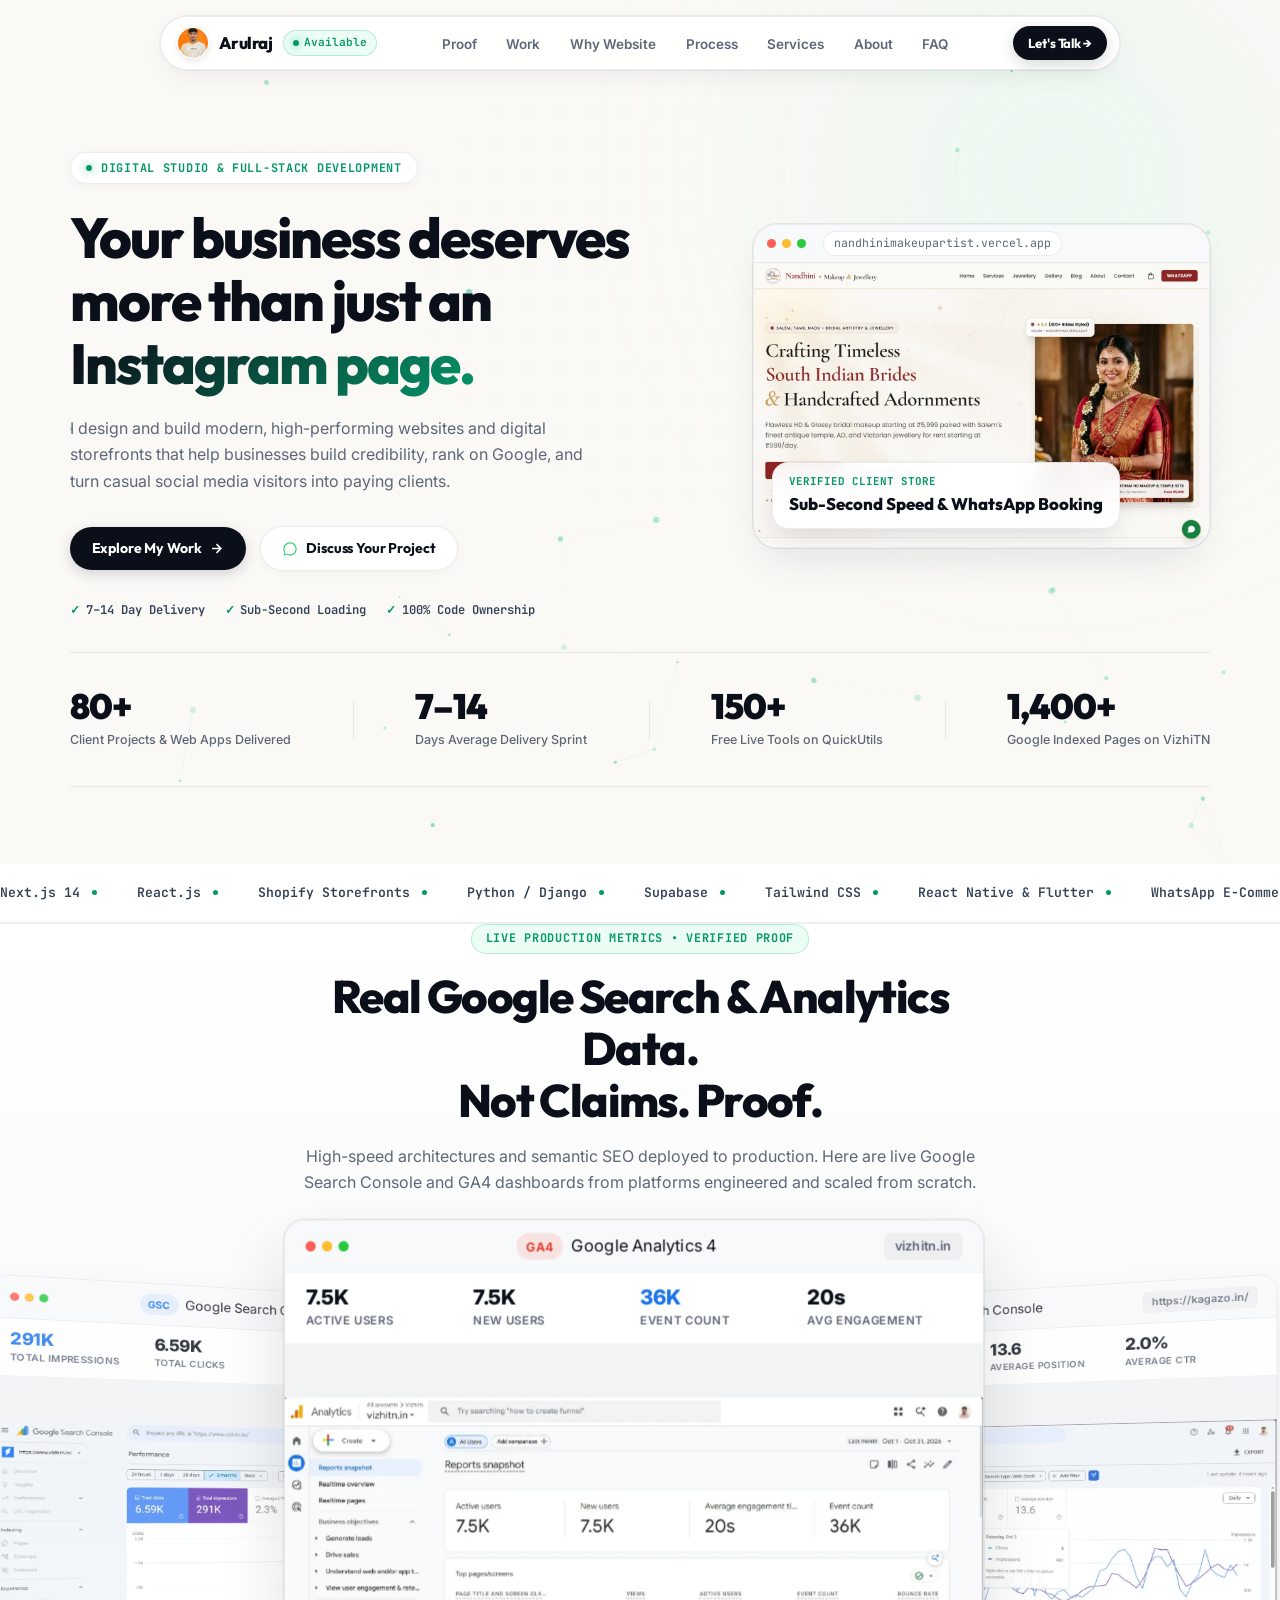
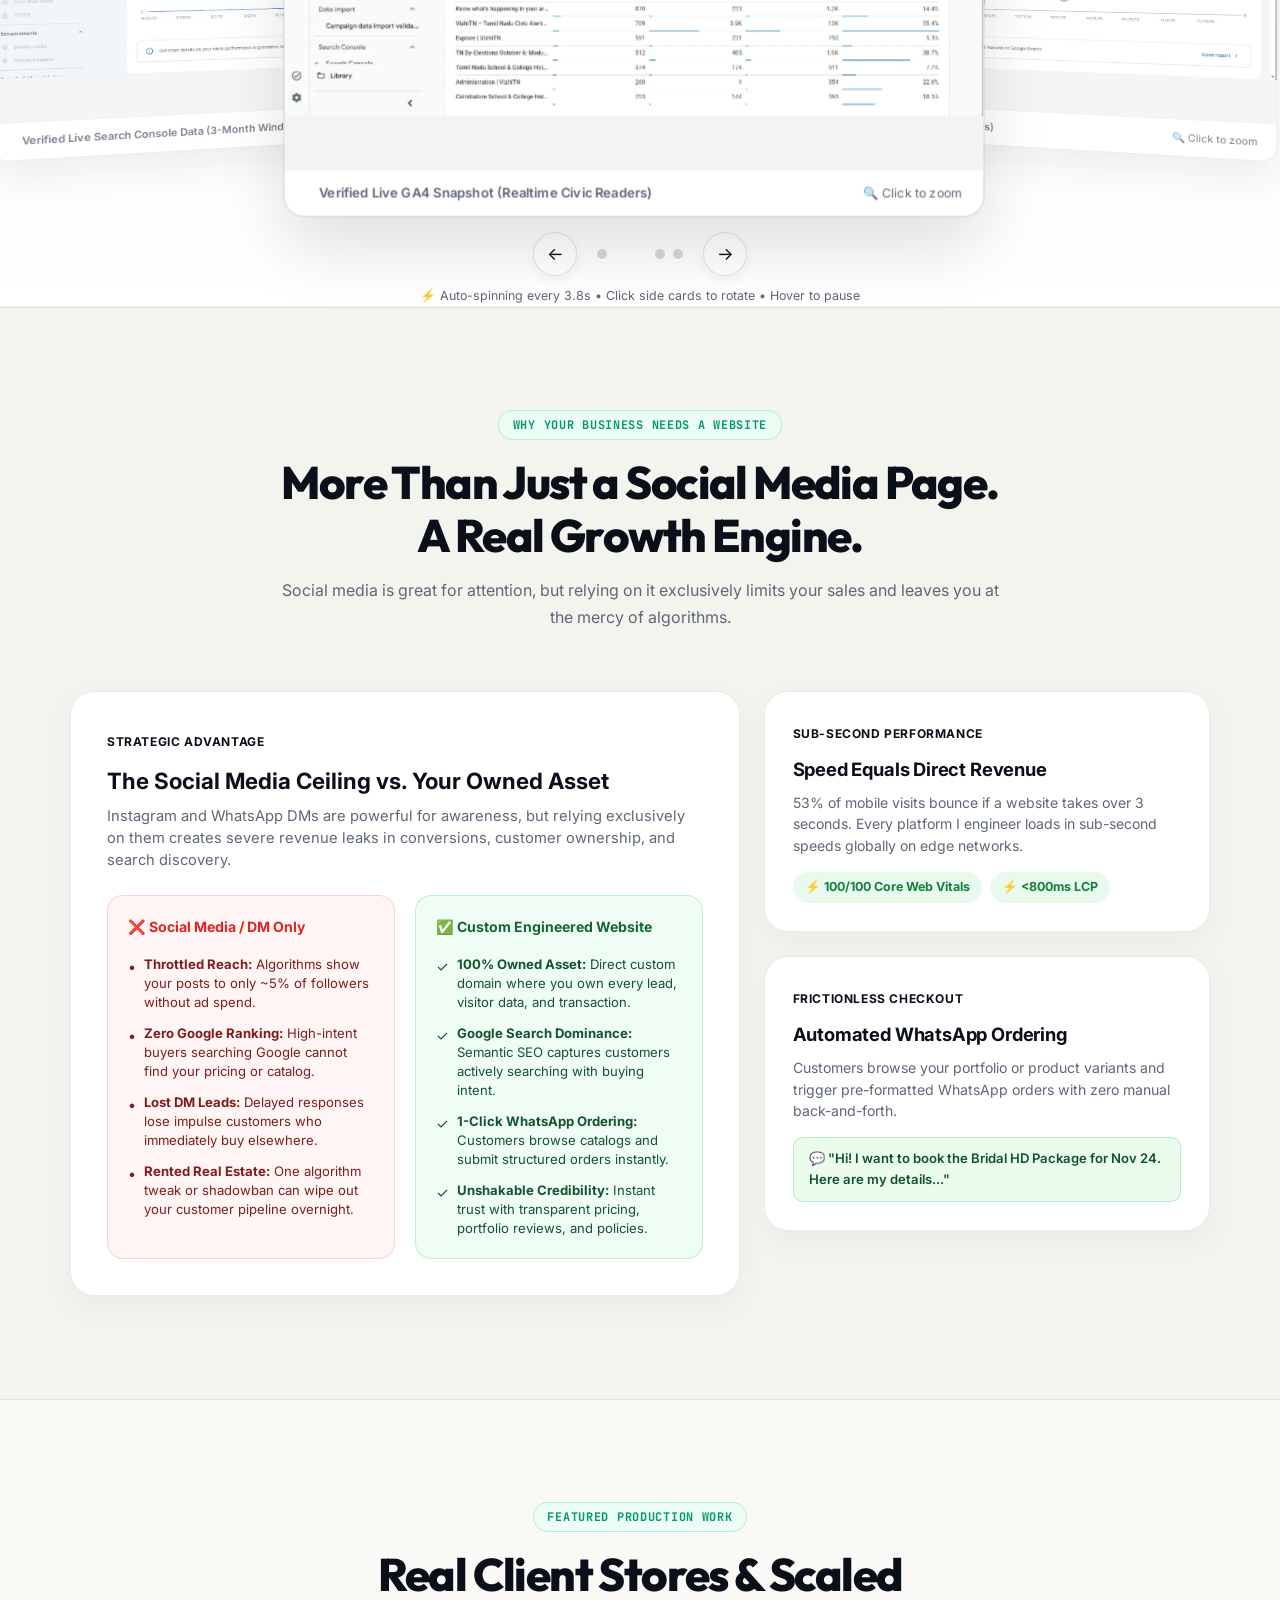
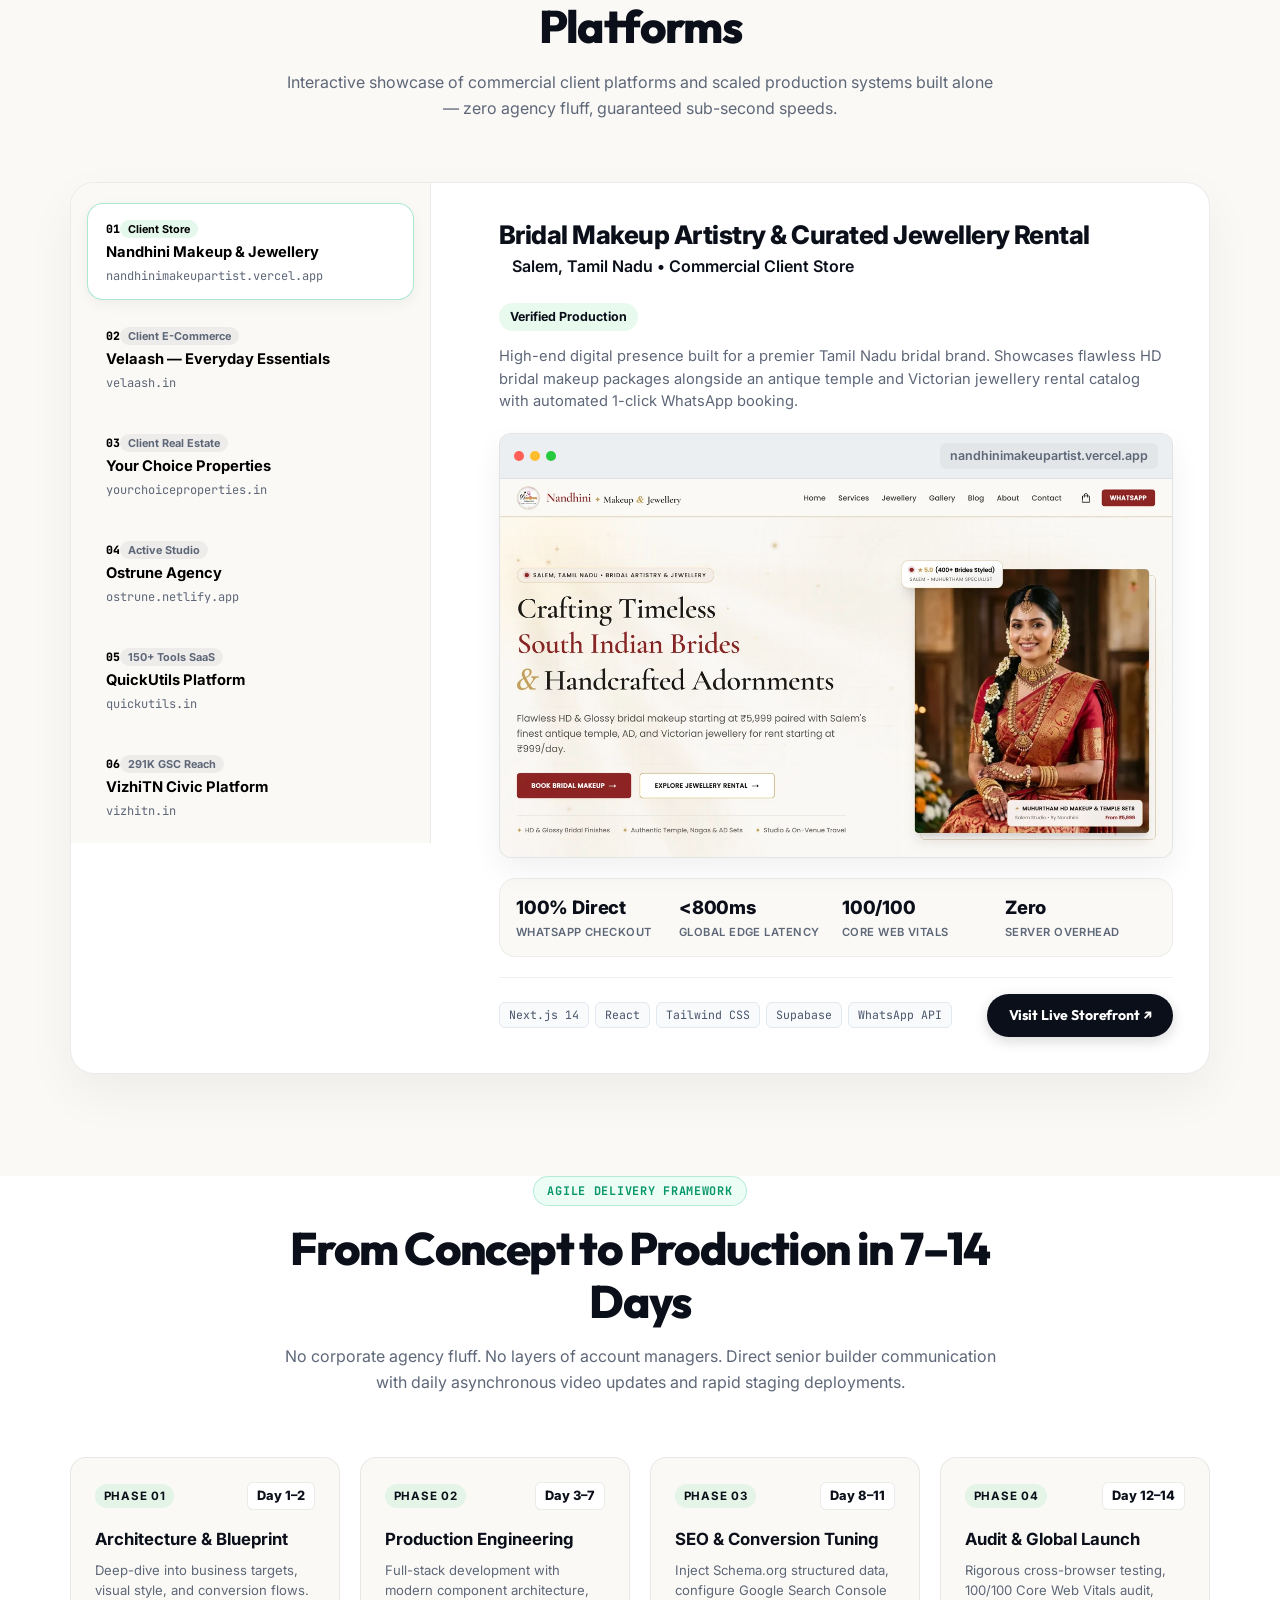
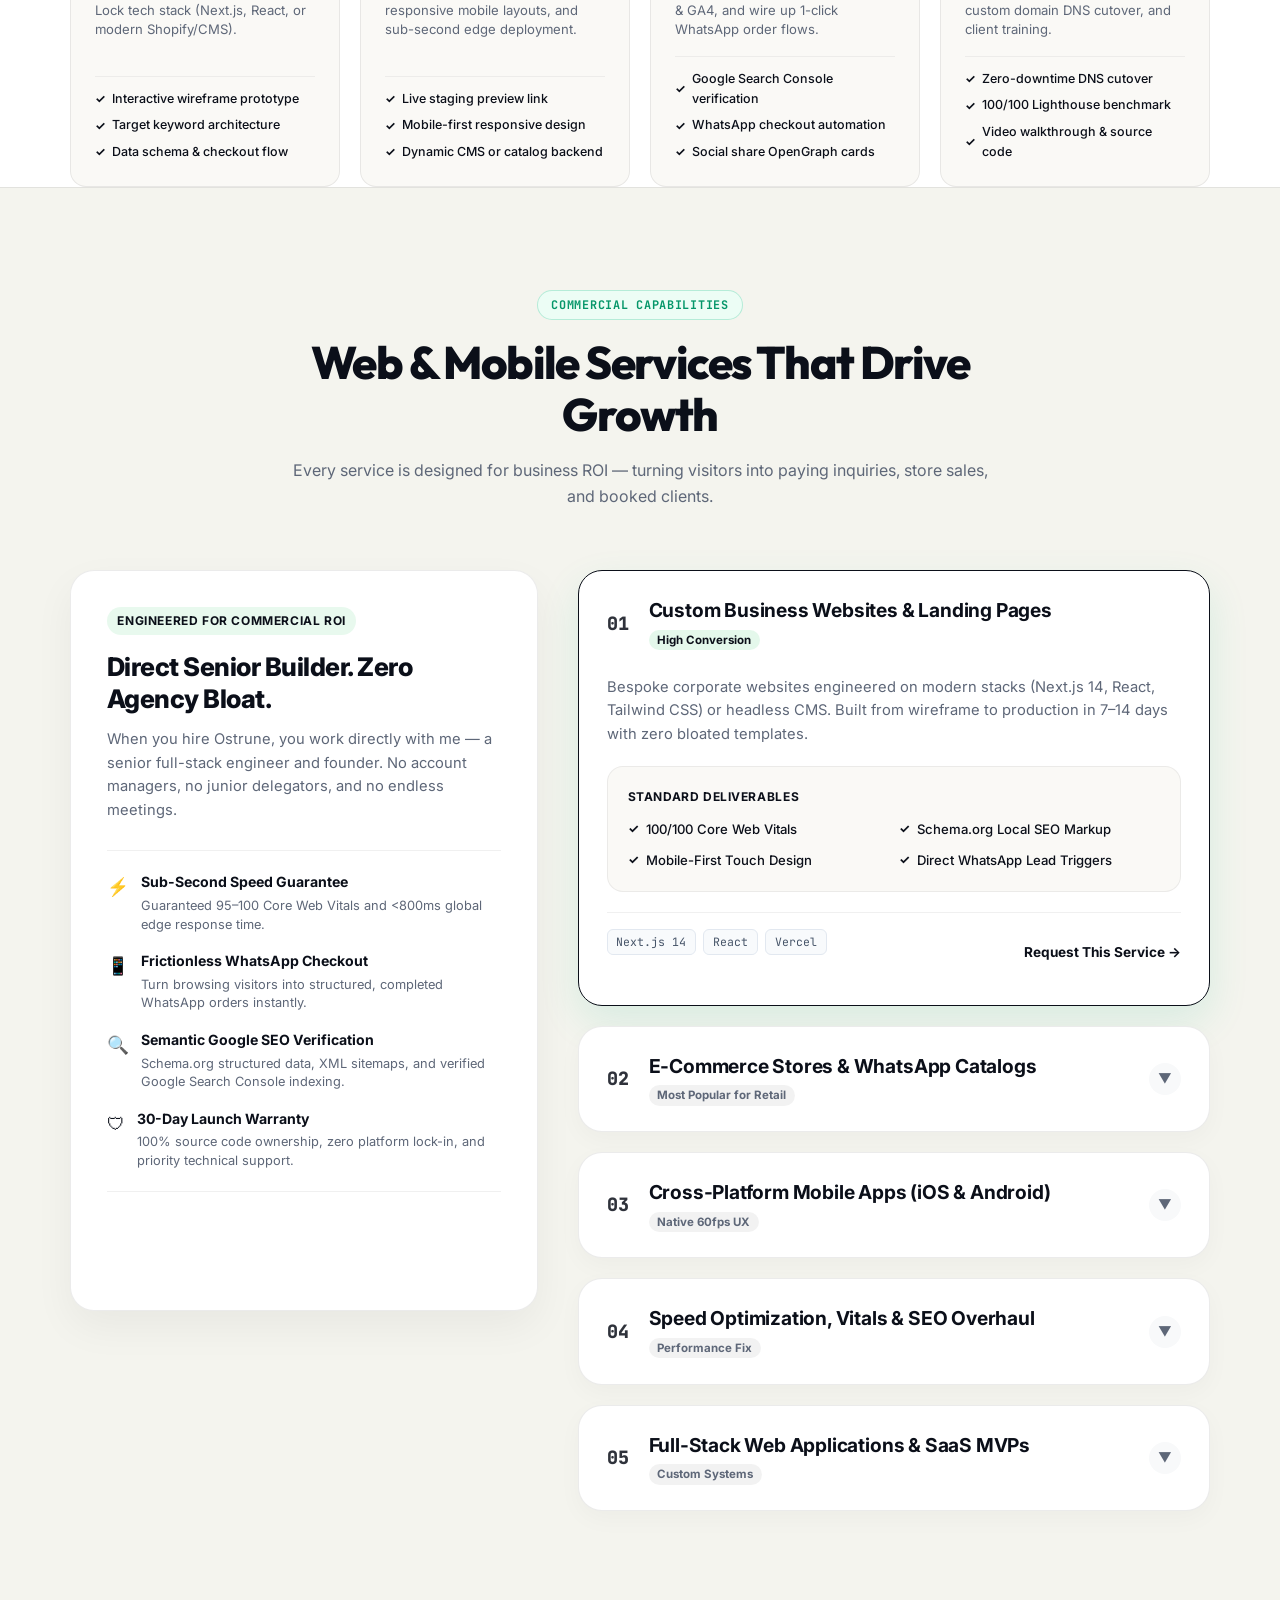
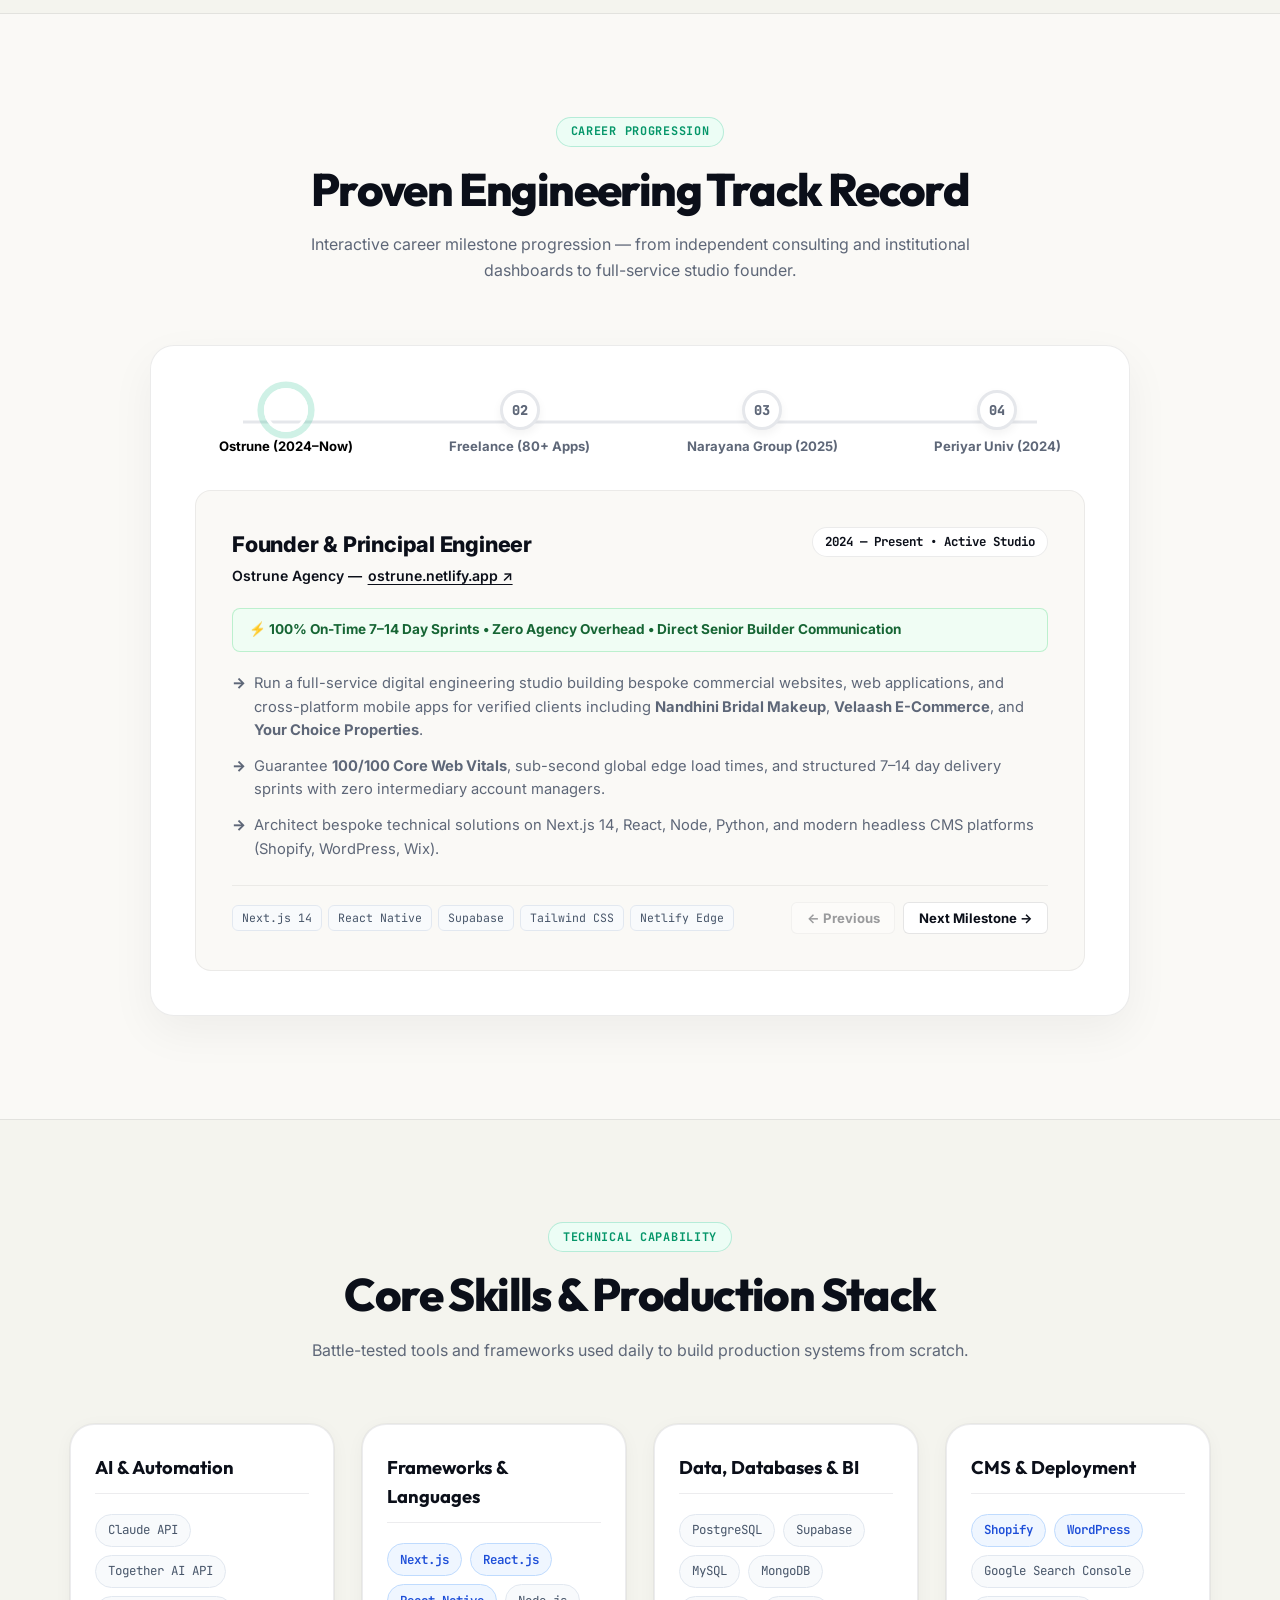
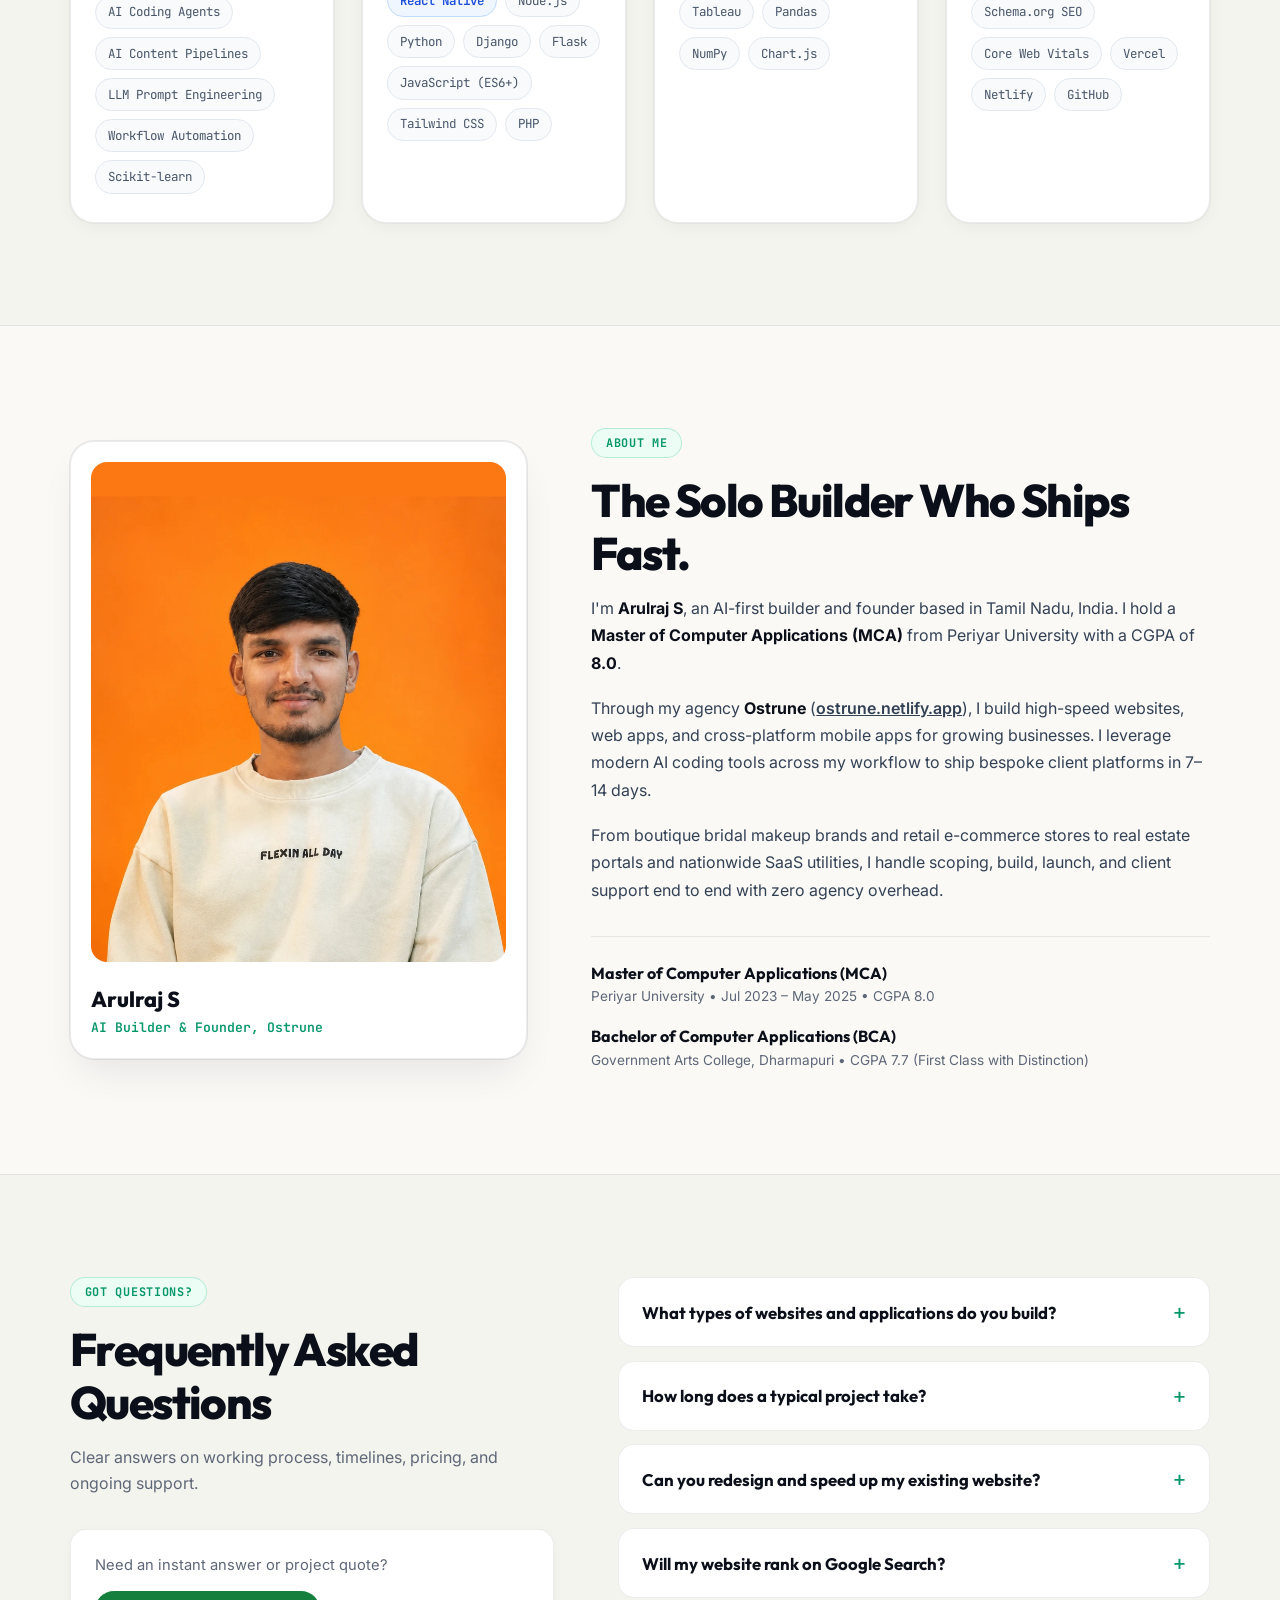
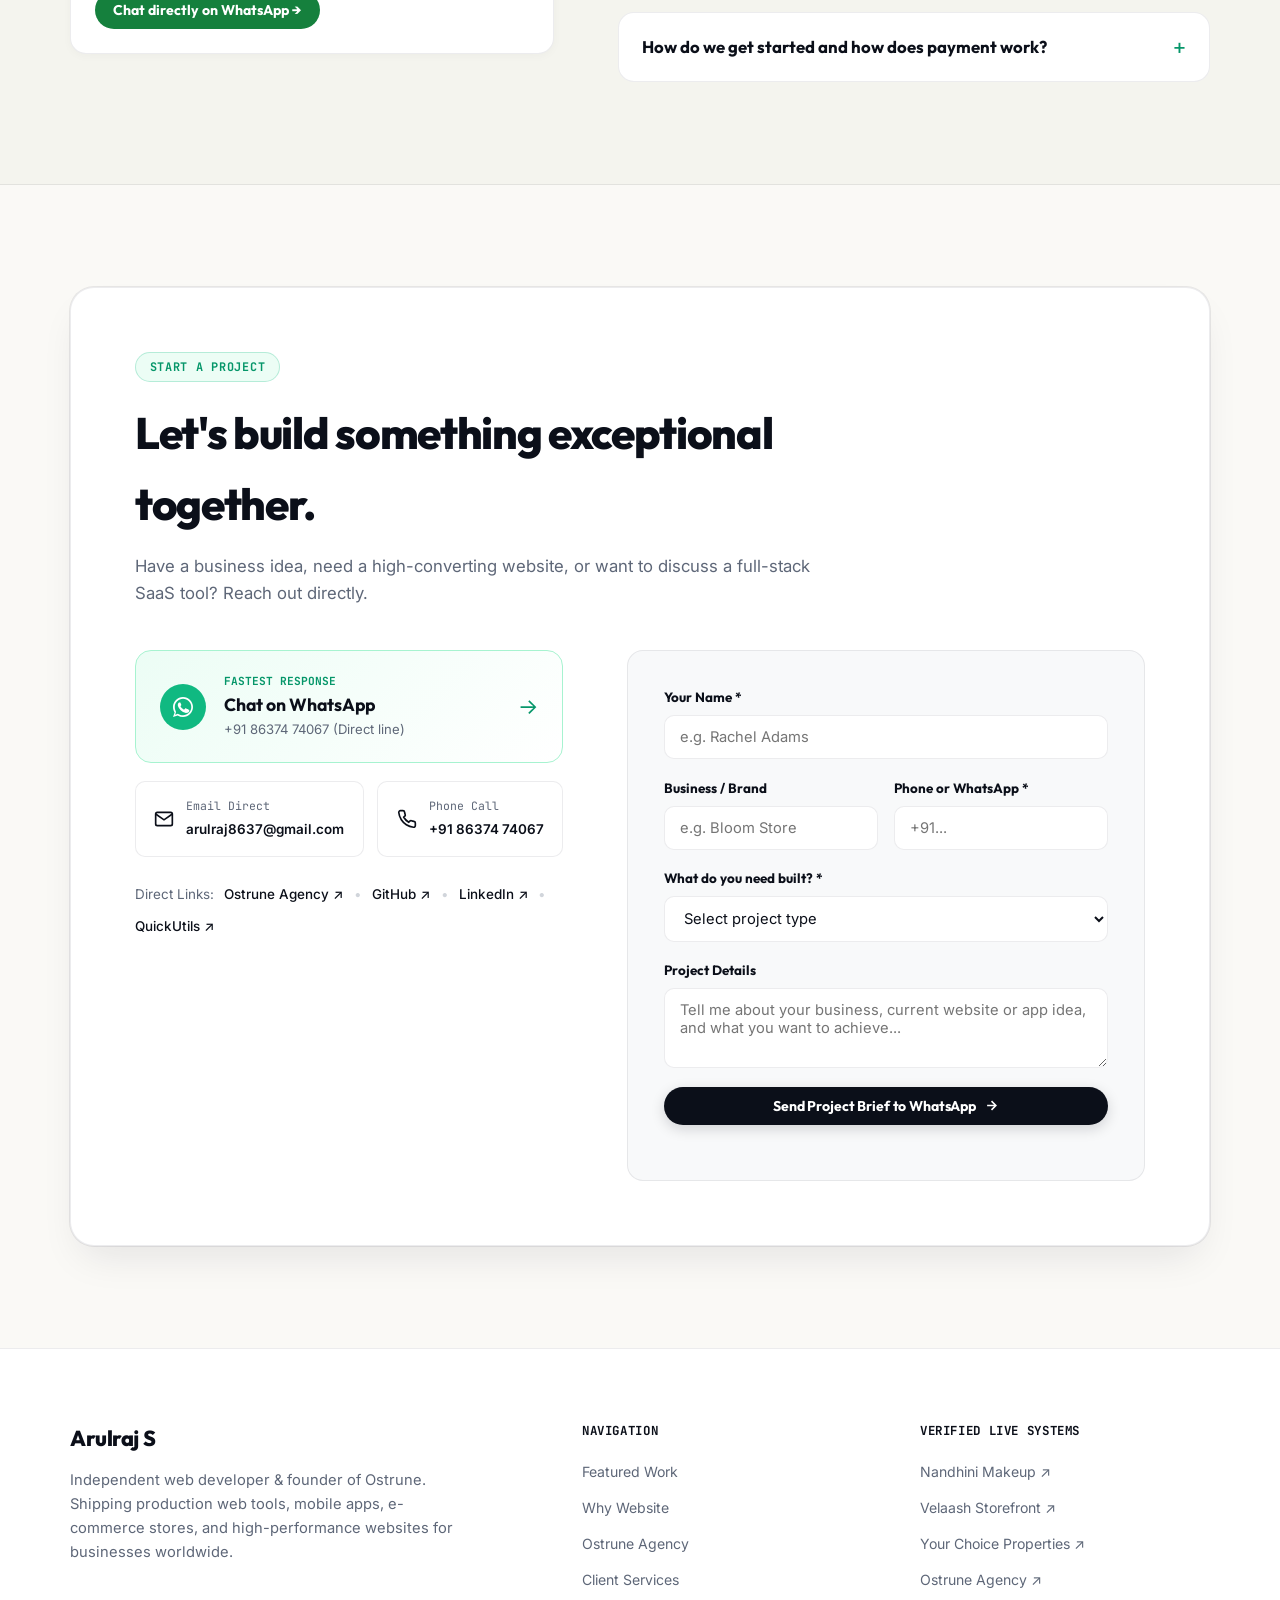
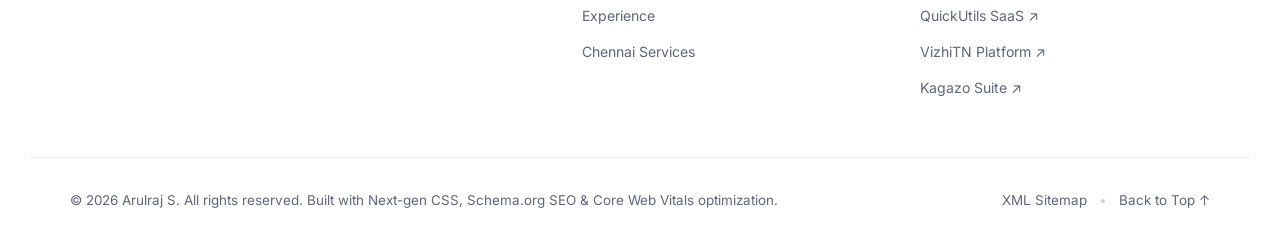
==== commit 6e2881b7: "feat: interactive split stage for client work and horizontal career milestone stepper" ====
--- a/index.html
+++ b/index.html
@@ -564,332 +564,520 @@
                     <span class="section-pill">Featured Production Work</span>
                     <h2 class="head-title">Real Client Stores & Scaled Platforms</h2>
                     <p class="head-subtitle">
-                        Live commercial websites built for real businesses and production SaaS platforms built alone — engineered for sub-second speeds, mobile sales, and high search rankings.
+                        Interactive showcase of commercial client platforms and scaled production systems built alone — zero agency fluff, guaranteed sub-second speeds.
                     </p>
                 </div>
 
-                <!-- Interactive Category Filter Tabs -->
-                <div class="filter-tabs-wrapper">
-                    <button class="filter-btn active" data-filter="all">All Systems (7)</button>
-                    <button class="filter-btn" data-filter="client">Client Works (3)</button>
-                    <button class="filter-btn" data-filter="agency">Agency (1)</button>
-                    <button class="filter-btn" data-filter="saas">Founder SaaS (3)</button>
-                </div>
-
-                <div class="bento-projects-grid">
-                    <!-- Project 1: Nandhini Makeup & Jewellery -->
-                    <article class="project-card" data-category="client">
-                        <div class="card-frame">
-                            <div class="frame-bar">
-                                <div class="frame-dots">
-                                    <span class="f-dot f-dot-red"></span>
-                                    <span class="f-dot f-dot-yellow"></span>
-                                    <span class="f-dot f-dot-green"></span>
-                                </div>
-                                <span class="frame-url">nandhinimakeupartist.vercel.app</span>
-                                <span class="frame-status status-client">Client Store</span>
-                            </div>
-                            <div class="frame-screen">
-                                <picture>
-                                    <source srcset="img/nandhini_preview.webp" type="image/webp">
-                                    <img src="img/nandhini_preview.png" alt="Nandhini Makeup and Jewellery Website" class="frame-img" loading="lazy" width="1280" height="800">
-                                </picture>
-                            </div>
-                        </div>
-                        <div class="card-body">
-                            <div class="card-meta-row">
-                                <span class="meta-role">Client Project</span>
-                                <span class="dot-sep">•</span>
-                                <span class="meta-domain">Salem, TN</span>
-                            </div>
-                            <h3 class="card-heading">Bridal Makeup Artistry & Curated Jewellery Rental</h3>
-                            <p class="card-summary">
-                                High-end digital presence for a Salem bridal artistry brand. Showcases flawless HD bridal makeup packages alongside antique temple & Victorian jewellery rental catalog with 1-click direct WhatsApp booking.
+                <!-- Interactive Split Stage (Left Selector + Right Live Display) -->
+                <div class="work-split-stage" aria-label="Client and Project Showcase">
+                    <!-- Left Project Selector Rail -->
+                    <div class="work-selector-rail" role="tablist" aria-label="Select Project">
+                        <!-- Project 0: Nandhini -->
+                        <button class="work-select-item active" data-project="0" role="tab" aria-selected="true" aria-controls="project-card-0">
+                            <div class="work-select-top">
+                                <span class="work-select-idx">01</span>
+                                <span class="work-select-badge">Client Store</span>
+                            </div>
+                            <span class="work-select-title">Nandhini Makeup & Jewellery</span>
+                            <span class="work-select-domain">nandhinimakeupartist.vercel.app</span>
+                        </button>
+
+                        <!-- Project 1: Velaash -->
+                        <button class="work-select-item" data-project="1" role="tab" aria-selected="false" aria-controls="project-card-1">
+                            <div class="work-select-top">
+                                <span class="work-select-idx">02</span>
+                                <span class="work-select-badge">Client E-Commerce</span>
+                            </div>
+                            <span class="work-select-title">Velaash — Everyday Essentials</span>
+                            <span class="work-select-domain">velaash.in</span>
+                        </button>
+
+                        <!-- Project 2: Your Choice Properties -->
+                        <button class="work-select-item" data-project="2" role="tab" aria-selected="false" aria-controls="project-card-2">
+                            <div class="work-select-top">
+                                <span class="work-select-idx">03</span>
+                                <span class="work-select-badge">Client Real Estate</span>
+                            </div>
+                            <span class="work-select-title">Your Choice Properties</span>
+                            <span class="work-select-domain">yourchoiceproperties.in</span>
+                        </button>
+
+                        <!-- Project 3: Ostrune Agency -->
+                        <button class="work-select-item" data-project="3" role="tab" aria-selected="false" aria-controls="project-card-3">
+                            <div class="work-select-top">
+                                <span class="work-select-idx">04</span>
+                                <span class="work-select-badge">Active Studio</span>
+                            </div>
+                            <span class="work-select-title">Ostrune Agency</span>
+                            <span class="work-select-domain">ostrune.netlify.app</span>
+                        </button>
+
+                        <!-- Project 4: QuickUtils -->
+                        <button class="work-select-item" data-project="4" role="tab" aria-selected="false" aria-controls="project-card-4">
+                            <div class="work-select-top">
+                                <span class="work-select-idx">05</span>
+                                <span class="work-select-badge">150+ Tools SaaS</span>
+                            </div>
+                            <span class="work-select-title">QuickUtils Platform</span>
+                            <span class="work-select-domain">quickutils.in</span>
+                        </button>
+
+                        <!-- Project 5: VizhiTN -->
+                        <button class="work-select-item" data-project="5" role="tab" aria-selected="false" aria-controls="project-card-5">
+                            <div class="work-select-top">
+                                <span class="work-select-idx">06</span>
+                                <span class="work-select-badge">291K GSC Reach</span>
+                            </div>
+                            <span class="work-select-title">VizhiTN Civic Platform</span>
+                            <span class="work-select-domain">vizhitn.in</span>
+                        </button>
+
+                        <!-- Project 6: Kagazo -->
+                        <button class="work-select-item" data-project="6" role="tab" aria-selected="false" aria-controls="project-card-6">
+                            <div class="work-select-top">
+                                <span class="work-select-idx">07</span>
+                                <span class="work-select-badge">Citizen Utilities</span>
+                            </div>
+                            <span class="work-select-title">Kagazo Document Tools</span>
+                            <span class="work-select-domain">kagazo.in</span>
+                        </button>
+                    </div>
+
+                    <!-- Right Stage Hero Viewport -->
+                    <div class="work-stage-viewport">
+                        <!-- Card 0: Nandhini -->
+                        <div class="work-stage-card active" id="project-card-0" data-project-card="0" role="tabpanel">
+                            <div class="stage-head-row">
+                                <div>
+                                    <h3 class="stage-title">Bridal Makeup Artistry & Curated Jewellery Rental</h3>
+                                    <span class="proof-verified-status">Salem, Tamil Nadu • Commercial Client Store</span>
+                                </div>
+                                <span class="stage-category-pill">Verified Production</span>
+                            </div>
+                            <p class="stage-desc">
+                                High-end digital presence built for a premier Tamil Nadu bridal brand. Showcases flawless HD bridal makeup packages alongside an antique temple and Victorian jewellery rental catalog with automated 1-click WhatsApp booking.
                             </p>
-                            <div class="card-tags">
-                                <span class="tag-pill">Next.js</span>
-                                <span class="tag-pill">Supabase</span>
-                                <span class="tag-pill">Tailwind CSS</span>
-                                <span class="tag-pill">WhatsApp Booking</span>
-                                <span class="tag-pill">Mobile-First</span>
-                            </div>
-                            <div class="card-actions">
-                                <a href="https://nandhinimakeupartist.vercel.app/" target="_blank" rel="noopener" class="card-link-live">
-                                    Visit Live Website ↗
-                                </a>
-                                <span class="card-link-sec">Production</span>
-                            </div>
-                        </div>
-                    </article>
-
-                    <!-- Project 2: Velaash -->
-                    <article class="project-card" data-category="client">
-                        <div class="card-frame">
-                            <div class="frame-bar">
-                                <div class="frame-dots">
-                                    <span class="f-dot f-dot-red"></span>
-                                    <span class="f-dot f-dot-yellow"></span>
-                                    <span class="f-dot f-dot-green"></span>
-                                </div>
-                                <span class="frame-url">velaash.in</span>
-                                <span class="frame-status status-client">Client Store</span>
-                            </div>
-                            <div class="frame-screen">
-                                <picture>
-                                    <source srcset="img/velaash_preview.webp" type="image/webp">
-                                    <img src="img/velaash_preview.png" alt="Velaash Everyday Essentials Storefront" class="frame-img" loading="lazy" width="1280" height="800">
-                                </picture>
-                            </div>
-                        </div>
-                        <div class="card-body">
-                            <div class="card-meta-row">
-                                <span class="meta-role">Client E-Commerce Store</span>
-                                <span class="dot-sep">•</span>
-                                <span class="meta-domain">Pan-India</span>
-                            </div>
-                            <h3 class="card-heading">Velaash — Everyday Essentials & Pooja Brass Storefront</h3>
-                            <p class="card-summary">
-                                Modern e-commerce storefront for home essentials, apparel for men & women, and traditional pooja brassware. Engineered for smooth product exploration, fast loading on mobile networks, and seamless purchasing.
-                            </p>
-                            <div class="card-tags">
-                                <span class="tag-pill">E-Commerce Storefront</span>
-                                <span class="tag-pill">Product Catalogs</span>
-                                <span class="tag-pill">Responsive Design</span>
-                                <span class="tag-pill">Performance SEO</span>
-                            </div>
-                            <div class="card-actions">
-                                <a href="https://velaash.in/" target="_blank" rel="noopener" class="card-link-live">
+
+                            <div class="stage-preview-frame">
+                                <div class="stage-browser-bar">
+                                    <div class="proof-traffic-lights" aria-hidden="true">
+                                        <span class="traffic-dot red"></span>
+                                        <span class="traffic-dot yellow"></span>
+                                        <span class="traffic-dot green"></span>
+                                    </div>
+                                    <span class="proof-domain-chip">nandhinimakeupartist.vercel.app</span>
+                                </div>
+                                <div class="stage-screen-img">
+                                    <picture>
+                                        <source srcset="img/nandhini_preview.webp" type="image/webp">
+                                        <img src="img/nandhini_preview.png" alt="Nandhini Makeup Website" loading="lazy">
+                                    </picture>
+                                </div>
+                            </div>
+
+                            <div class="stage-metrics-row">
+                                <div class="stage-metric-cell">
+                                    <span class="stage-metric-val green">100% Direct</span>
+                                    <span class="stage-metric-lbl">WhatsApp Checkout</span>
+                                </div>
+                                <div class="stage-metric-cell">
+                                    <span class="stage-metric-val green">&lt;800ms</span>
+                                    <span class="stage-metric-lbl">Global Edge Latency</span>
+                                </div>
+                                <div class="stage-metric-cell">
+                                    <span class="stage-metric-val">100/100</span>
+                                    <span class="stage-metric-lbl">Core Web Vitals</span>
+                                </div>
+                                <div class="stage-metric-cell">
+                                    <span class="stage-metric-val">Zero</span>
+                                    <span class="stage-metric-lbl">Server Overhead</span>
+                                </div>
+                            </div>
+
+                            <div class="stage-footer-row">
+                                <div class="stage-tags">
+                                    <span class="tag-pill">Next.js 14</span>
+                                    <span class="tag-pill">React</span>
+                                    <span class="tag-pill">Tailwind CSS</span>
+                                    <span class="tag-pill">Supabase</span>
+                                    <span class="tag-pill">WhatsApp API</span>
+                                </div>
+                                <a href="https://nandhinimakeupartist.vercel.app/" target="_blank" rel="noopener" class="btn btn-primary">
                                     Visit Live Storefront ↗
                                 </a>
-                                <span class="card-link-sec">Production</span>
-                            </div>
-                        </div>
-                    </article>
-
-                    <!-- Project 3: Your Choice Properties -->
-                    <article class="project-card" data-category="client">
-                        <div class="card-frame">
-                            <div class="frame-bar">
-                                <div class="frame-dots">
-                                    <span class="f-dot f-dot-red"></span>
-                                    <span class="f-dot f-dot-yellow"></span>
-                                    <span class="f-dot f-dot-green"></span>
-                                </div>
-                                <span class="frame-url">yourchoiceproperties.in</span>
-                                <span class="frame-status status-client">Client Portal</span>
-                            </div>
-                            <div class="frame-screen">
-                                <picture>
-                                    <source srcset="img/yourchoice_preview.webp" type="image/webp">
-                                    <img src="img/yourchoice_preview.png" alt="Your Choice Properties Portal" class="frame-img" loading="lazy" width="1280" height="800">
-                                </picture>
-                            </div>
-                        </div>
-                        <div class="card-body">
-                            <div class="card-meta-row">
-                                <span class="meta-role">Client Real Estate Firm</span>
-                                <span class="dot-sep">•</span>
-                                <span class="meta-domain">Namakkal, TN</span>
-                            </div>
-                            <h3 class="card-heading">Your Choice Properties — Plots & Custom Villas</h3>
-                            <p class="card-summary">
-                                Real estate lead portal showcasing DTCP approved residential plots, gated communities, and custom villas in Namakkal and Paramathi Velur. Features layout maps, pricing breakdowns, and direct call/WhatsApp lead capture.
+                            </div>
+                        </div>
+
+                        <!-- Card 1: Velaash -->
+                        <div class="work-stage-card" id="project-card-1" data-project-card="1" role="tabpanel">
+                            <div class="stage-head-row">
+                                <div>
+                                    <h3 class="stage-title">Velaash — Everyday Essentials & Pooja Brass Storefront</h3>
+                                    <span class="proof-verified-status">Active E-Commerce • Direct Sales</span>
+                                </div>
+                                <span class="stage-category-pill">Client E-Commerce</span>
+                            </div>
+                            <p class="stage-desc">
+                                Modern e-commerce storefront for home essentials and traditional brass pooja collection. Features instant product variant selectors, category navigation, and 1-click WhatsApp order generation.
                             </p>
-                            <div class="card-tags">
-                                <span class="tag-pill">Real Estate Portal</span>
-                                <span class="tag-pill">DTCP Property Showcase</span>
-                                <span class="tag-pill">Local SEO</span>
-                                <span class="tag-pill">Lead Capture Funnel</span>
-                            </div>
-                            <div class="card-actions">
-                                <a href="https://yourchoiceproperties.in/" target="_blank" rel="noopener" class="card-link-live">
+
+                            <div class="stage-preview-frame">
+                                <div class="stage-browser-bar">
+                                    <div class="proof-traffic-lights" aria-hidden="true">
+                                        <span class="traffic-dot red"></span>
+                                        <span class="traffic-dot yellow"></span>
+                                        <span class="traffic-dot green"></span>
+                                    </div>
+                                    <span class="proof-domain-chip">velaash.in</span>
+                                </div>
+                                <div class="stage-screen-img">
+                                    <picture>
+                                        <source srcset="img/velaash_preview.webp" type="image/webp">
+                                        <img src="img/velaash_preview.png" alt="Velaash Storefront" loading="lazy">
+                                    </picture>
+                                </div>
+                            </div>
+
+                            <div class="stage-metrics-row">
+                                <div class="stage-metric-cell">
+                                    <span class="stage-metric-val green">1-Click</span>
+                                    <span class="stage-metric-lbl">WhatsApp Checkout</span>
+                                </div>
+                                <div class="stage-metric-cell">
+                                    <span class="stage-metric-val green">Zero</span>
+                                    <span class="stage-metric-lbl">Checkout Drop-Off</span>
+                                </div>
+                                <div class="stage-metric-cell">
+                                    <span class="stage-metric-val">100%</span>
+                                    <span class="stage-metric-lbl">Mobile Responsive</span>
+                                </div>
+                                <div class="stage-metric-cell">
+                                    <span class="stage-metric-val">&lt;1s</span>
+                                    <span class="stage-metric-lbl">Image WebP Loading</span>
+                                </div>
+                            </div>
+
+                            <div class="stage-footer-row">
+                                <div class="stage-tags">
+                                    <span class="tag-pill">React</span>
+                                    <span class="tag-pill">E-Commerce</span>
+                                    <span class="tag-pill">WhatsApp API</span>
+                                    <span class="tag-pill">Tailwind CSS</span>
+                                </div>
+                                <a href="https://velaash.in/" target="_blank" rel="noopener" class="btn btn-primary">
+                                    Visit Live Store ↗
+                                </a>
+                            </div>
+                        </div>
+
+                        <!-- Card 2: Your Choice Properties -->
+                        <div class="work-stage-card" id="project-card-2" data-project-card="2" role="tabpanel">
+                            <div class="stage-head-row">
+                                <div>
+                                    <h3 class="stage-title">Your Choice Properties — Plots & Custom Villas</h3>
+                                    <span class="proof-verified-status">Salem, Tamil Nadu • Land Development</span>
+                                </div>
+                                <span class="stage-category-pill">Client Real Estate</span>
+                            </div>
+                            <p class="stage-desc">
+                                Real estate property portal for residential plots and custom villa projects across Salem and surrounding districts. Interactive site layouts, amenity showcases, and direct CRM WhatsApp lead routing.
+                            </p>
+
+                            <div class="stage-preview-frame">
+                                <div class="stage-browser-bar">
+                                    <div class="proof-traffic-lights" aria-hidden="true">
+                                        <span class="traffic-dot red"></span>
+                                        <span class="traffic-dot yellow"></span>
+                                        <span class="traffic-dot green"></span>
+                                    </div>
+                                    <span class="proof-domain-chip">yourchoiceproperties.in</span>
+                                </div>
+                                <div class="stage-screen-img">
+                                    <picture>
+                                        <source srcset="img/yourchoice_preview.webp" type="image/webp">
+                                        <img src="img/yourchoice_preview.png" alt="Your Choice Properties" loading="lazy">
+                                    </picture>
+                                </div>
+                            </div>
+
+                            <div class="stage-metrics-row">
+                                <div class="stage-metric-cell">
+                                    <span class="stage-metric-val green">Direct</span>
+                                    <span class="stage-metric-lbl">CRM Lead Routing</span>
+                                </div>
+                                <div class="stage-metric-cell">
+                                    <span class="stage-metric-val green">Virtual</span>
+                                    <span class="stage-metric-lbl">Site Tour Inquiries</span>
+                                </div>
+                                <div class="stage-metric-cell">
+                                    <span class="stage-metric-val">Salem</span>
+                                    <span class="stage-metric-lbl">Regional Authority</span>
+                                </div>
+                                <div class="stage-metric-cell">
+                                    <span class="stage-metric-val">100%</span>
+                                    <span class="stage-metric-lbl">Organic SEO Setup</span>
+                                </div>
+                            </div>
+
+                            <div class="stage-footer-row">
+                                <div class="stage-tags">
+                                    <span class="tag-pill">Real Estate</span>
+                                    <span class="tag-pill">Lead Capture</span>
+                                    <span class="tag-pill">Responsive Web</span>
+                                    <span class="tag-pill">SEO</span>
+                                </div>
+                                <a href="https://yourchoiceproperties.in/" target="_blank" rel="noopener" class="btn btn-primary">
                                     Visit Live Portal ↗
                                 </a>
-                                <span class="card-link-sec">Production</span>
-                            </div>
-                        </div>
-                    </article>
-
-                    <!-- Project 4: Ostrune Agency -->
-                    <article class="project-card" data-category="agency" id="ostrune-pillar">
-                        <div class="card-frame">
-                            <div class="frame-bar">
-                                <div class="frame-dots">
-                                    <span class="f-dot f-dot-red"></span>
-                                    <span class="f-dot f-dot-yellow"></span>
-                                    <span class="f-dot f-dot-green"></span>
-                                </div>
-                                <span class="frame-url">ostrune.netlify.app</span>
-                                <span class="frame-status status-agency">Digital Agency</span>
-                            </div>
-                            <div class="frame-screen">
-                                <picture>
-                                    <source srcset="img/ostrune_preview.webp" type="image/webp">
-                                    <img src="img/ostrune_preview.png" alt="Ostrune Custom Websites, Mobile Apps & Lead Generation Agency" class="frame-img" loading="lazy" width="1280" height="800">
-                                </picture>
-                            </div>
-                        </div>
-                        <div class="card-body">
-                            <div class="card-meta-row">
-                                <span class="meta-role">Founder Studio</span>
-                                <span class="dot-sep">•</span>
-                                <span class="meta-domain">ostrune.netlify.app</span>
-                            </div>
-                            <h3 class="card-heading">Ostrune — Custom Websites, Mobile Apps & Lead Gen</h3>
-                            <p class="card-summary">
-                                Full-service digital agency building high-speed websites, cross-platform mobile apps (React Native / Flutter), and predictable B2B lead generation engines. Certified 100/100 Core Web Vitals speed with structured 7–14 day sprints.
+                            </div>
+                        </div>
+
+                        <!-- Card 3: Ostrune Agency -->
+                        <div class="work-stage-card" id="project-card-3" data-project-card="3" role="tabpanel">
+                            <div class="stage-head-row">
+                                <div>
+                                    <h3 class="stage-title">Ostrune — Custom Websites, Mobile Apps & Lead Gen</h3>
+                                    <span class="proof-verified-status">Founder Agency Studio • Global Deployments</span>
+                                </div>
+                                <span class="stage-category-pill">Active Agency</span>
+                            </div>
+                            <p class="stage-desc">
+                                Full-service digital agency building bespoke business websites, web applications, and cross-platform mobile apps with sub-second global edge load times and structured 7–14 day delivery sprints.
                             </p>
-                            <div class="card-tags">
-                                <span class="tag-pill">Next.js / Node / Python</span>
-                                <span class="tag-pill">React Native & Flutter</span>
-                                <span class="tag-pill">Shopify / WordPress / Wix</span>
-                                <span class="tag-pill">7–14 Day Sprints</span>
-                                <span class="tag-pill">100/100 Speed</span>
-                            </div>
-                            <div class="card-actions">
-                                <a href="https://ostrune.netlify.app/" target="_blank" rel="noopener" class="card-link-live">
-                                    Open Ostrune Agency ↗
+
+                            <div class="stage-preview-frame">
+                                <div class="stage-browser-bar">
+                                    <div class="proof-traffic-lights" aria-hidden="true">
+                                        <span class="traffic-dot red"></span>
+                                        <span class="traffic-dot yellow"></span>
+                                        <span class="traffic-dot green"></span>
+                                    </div>
+                                    <span class="proof-domain-chip">ostrune.netlify.app</span>
+                                </div>
+                                <div class="stage-screen-img">
+                                    <picture>
+                                        <source srcset="img/ostrune_preview.webp" type="image/webp">
+                                        <img src="img/ostrune_preview.png" alt="Ostrune Agency Platform" loading="lazy">
+                                    </picture>
+                                </div>
+                            </div>
+
+                            <div class="stage-metrics-row">
+                                <div class="stage-metric-cell">
+                                    <span class="stage-metric-val green">&lt;800ms</span>
+                                    <span class="stage-metric-lbl">Sub-Second Edge</span>
+                                </div>
+                                <div class="stage-metric-cell">
+                                    <span class="stage-metric-val green">7–14 Days</span>
+                                    <span class="stage-metric-lbl">Sprint Delivery</span>
+                                </div>
+                                <div class="stage-metric-cell">
+                                    <span class="stage-metric-val">100/100</span>
+                                    <span class="stage-metric-lbl">Core Web Vitals</span>
+                                </div>
+                                <div class="stage-metric-cell">
+                                    <span class="stage-metric-val">Direct</span>
+                                    <span class="stage-metric-lbl">Senior Builder</span>
+                                </div>
+                            </div>
+
+                            <div class="stage-footer-row">
+                                <div class="stage-tags">
+                                    <span class="tag-pill">Next.js 14</span>
+                                    <span class="tag-pill">React Native</span>
+                                    <span class="tag-pill">Python</span>
+                                    <span class="tag-pill">Netlify Edge</span>
+                                </div>
+                                <a href="https://ostrune.netlify.app/" target="_blank" rel="noopener" class="btn btn-primary">
+                                    Visit Agency Site ↗
                                 </a>
-                                <span class="card-link-sec">Agency Studio</span>
-                            </div>
-                        </div>
-                    </article>
-
-                    <!-- Project 5: QuickUtils -->
-                    <article class="project-card" data-category="saas">
-                        <div class="card-frame">
-                            <div class="frame-bar">
-                                <div class="frame-dots">
-                                    <span class="f-dot f-dot-red"></span>
-                                    <span class="f-dot f-dot-yellow"></span>
-                                    <span class="f-dot f-dot-green"></span>
-                                </div>
-                                <span class="frame-url">quickutils.page</span>
-                                <span class="frame-status status-saas">Live SaaS</span>
-                            </div>
-                            <div class="frame-screen">
-                                <picture>
-                                    <source srcset="img/quickutils_preview.webp" type="image/webp">
-                                    <img src="img/quickutils_preview.png" alt="QuickUtils Platform Screenshot" class="frame-img" loading="lazy" width="1280" height="800">
-                                </picture>
-                            </div>
-                        </div>
-                        <div class="card-body">
-                            <div class="card-meta-row">
-                                <span class="meta-role">Founder & Sole Engineer</span>
-                                <span class="dot-sep">•</span>
-                                <span class="meta-domain">quickutils.page</span>
-                            </div>
-                            <h3 class="card-heading">QuickUtils — SaaS Utility & Tool Platform</h3>
-                            <p class="card-summary">
-                                Built and operate a live platform with 150+ free online tools for PDFs, images, calculators, developer utilities, SEO, and shipping tasks. Serving students, developers, and sellers with an automated SEO acquisition loop.
+                            </div>
+                        </div>
+
+                        <!-- Card 4: QuickUtils -->
+                        <div class="work-stage-card" id="project-card-4" data-project-card="4" role="tabpanel">
+                            <div class="stage-head-row">
+                                <div>
+                                    <h3 class="stage-title">QuickUtils — SaaS Utility & Tool Platform (150+ Tools)</h3>
+                                    <span class="proof-verified-status">Active Public SaaS • Zero Server Latency</span>
+                                </div>
+                                <span class="stage-category-pill">Founder SaaS</span>
+                            </div>
+                            <p class="stage-desc">
+                                Production web utility platform featuring 150+ browser-based tools: formatters, converters, calculators, generators. Engineered for zero bundle bloat and 100/100 Core Web Vitals.
                             </p>
-                            <div class="card-tags">
-                                <span class="tag-pill">Next.js</span>
-                                <span class="tag-pill">React.js</span>
-                                <span class="tag-pill">SEO Automation</span>
-                                <span class="tag-pill">Vercel</span>
-                                <span class="tag-pill">Tailwind CSS</span>
-                            </div>
-                            <div class="card-actions">
-                                <a href="https://quickutils.page" target="_blank" rel="noopener" class="card-link-live">
-                                    Visit QuickUtils ↗
+
+                            <div class="stage-preview-frame">
+                                <div class="stage-browser-bar">
+                                    <div class="proof-traffic-lights" aria-hidden="true">
+                                        <span class="traffic-dot red"></span>
+                                        <span class="traffic-dot yellow"></span>
+                                        <span class="traffic-dot green"></span>
+                                    </div>
+                                    <span class="proof-domain-chip">quickutils.in</span>
+                                </div>
+                                <div class="stage-screen-img">
+                                    <picture>
+                                        <source srcset="img/quickutils_preview.webp" type="image/webp">
+                                        <img src="img/quickutils_preview.png" alt="QuickUtils Platform" loading="lazy">
+                                    </picture>
+                                </div>
+                            </div>
+
+                            <div class="stage-metrics-row">
+                                <div class="stage-metric-cell">
+                                    <span class="stage-metric-val green">150+</span>
+                                    <span class="stage-metric-lbl">Live Browser Tools</span>
+                                </div>
+                                <div class="stage-metric-cell">
+                                    <span class="stage-metric-val green">Instant</span>
+                                    <span class="stage-metric-lbl">Client-Side Engine</span>
+                                </div>
+                                <div class="stage-metric-cell">
+                                    <span class="stage-metric-val">100/100</span>
+                                    <span class="stage-metric-lbl">Lighthouse Vitals</span>
+                                </div>
+                                <div class="stage-metric-cell">
+                                    <span class="stage-metric-val">Zero</span>
+                                    <span class="stage-metric-lbl">Server Storage</span>
+                                </div>
+                            </div>
+
+                            <div class="stage-footer-row">
+                                <div class="stage-tags">
+                                    <span class="tag-pill">Next.js 14</span>
+                                    <span class="tag-pill">TypeScript</span>
+                                    <span class="tag-pill">Tailwind CSS</span>
+                                </div>
+                                <a href="https://quickutils.in/" target="_blank" rel="noopener" class="btn btn-primary">
+                                    Launch QuickUtils Suite ↗
                                 </a>
-                                <a href="https://github.com/Arulraj2001" target="_blank" rel="noopener" class="card-link-sec">
-                                    GitHub
+                            </div>
+                        </div>
+
+                        <!-- Card 5: VizhiTN -->
+                        <div class="work-stage-card" id="project-card-5" data-project-card="5" role="tabpanel">
+                            <div class="stage-head-row">
+                                <div>
+                                    <h3 class="stage-title">VizhiTN — AI-Powered Civic & Regional Media Platform</h3>
+                                    <span class="proof-verified-status">Verified 291K Google Impressions • 7.5K GA4 Readers</span>
+                                </div>
+                                <span class="stage-category-pill">291K GSC Reach</span>
+                            </div>
+                            <p class="stage-desc">
+                                High-traffic regional content platform covering civic alerts, elections, and public notifications with 1,400+ indexed pages and automated news aggregation.
+                            </p>
+
+                            <div class="stage-preview-frame">
+                                <div class="stage-browser-bar">
+                                    <div class="proof-traffic-lights" aria-hidden="true">
+                                        <span class="traffic-dot red"></span>
+                                        <span class="traffic-dot yellow"></span>
+                                        <span class="traffic-dot green"></span>
+                                    </div>
+                                    <span class="proof-domain-chip">vizhitn.in</span>
+                                </div>
+                                <div class="stage-screen-img">
+                                    <picture>
+                                        <source srcset="img/vizhitn_preview.webp" type="image/webp">
+                                        <img src="img/vizhitn_preview.png" alt="VizhiTN Platform" loading="lazy">
+                                    </picture>
+                                </div>
+                            </div>
+
+                            <div class="stage-metrics-row">
+                                <div class="stage-metric-cell">
+                                    <span class="stage-metric-val green">291K</span>
+                                    <span class="stage-metric-lbl">GSC Impressions</span>
+                                </div>
+                                <div class="stage-metric-cell">
+                                    <span class="stage-metric-val green">6.59K</span>
+                                    <span class="stage-metric-lbl">Search Clicks (4.8 Pos)</span>
+                                </div>
+                                <div class="stage-metric-cell">
+                                    <span class="stage-metric-val">7.5K</span>
+                                    <span class="stage-metric-lbl">GA4 Active Users</span>
+                                </div>
+                                <div class="stage-metric-cell">
+                                    <span class="stage-metric-val">1,400+</span>
+                                    <span class="stage-metric-lbl">Google Indexed Pages</span>
+                                </div>
+                            </div>
+
+                            <div class="stage-footer-row">
+                                <div class="stage-tags">
+                                    <span class="tag-pill">Django</span>
+                                    <span class="tag-pill">Python</span>
+                                    <span class="tag-pill">PostgreSQL</span>
+                                    <span class="tag-pill">Google SEO</span>
+                                </div>
+                                <a href="https://www.vizhitn.in/" target="_blank" rel="noopener" class="btn btn-primary">
+                                    Explore Platform ↗
                                 </a>
                             </div>
                         </div>
-                    </article>
-
-                    <!-- Project 6: VizhiTN -->
-                    <article class="project-card" data-category="saas">
-                        <div class="card-frame">
-                            <div class="frame-bar">
-                                <div class="frame-dots">
-                                    <span class="f-dot f-dot-red"></span>
-                                    <span class="f-dot f-dot-yellow"></span>
-                                    <span class="f-dot f-dot-green"></span>
-                                </div>
-                                <span class="frame-url">vizhitn.in</span>
-                                <span class="frame-status status-saas">AI Civic Tech</span>
-                            </div>
-                            <div class="frame-screen">
-                                <picture>
-                                    <source srcset="img/vizhitn_preview.webp" type="image/webp">
-                                    <img src="img/vizhitn_preview.png" alt="VizhiTN Civic Platform Screenshot" class="frame-img" loading="lazy" width="1280" height="800">
-                                </picture>
-                            </div>
-                        </div>
-                        <div class="card-body">
-                            <div class="card-meta-row">
-                                <span class="meta-role">Founder & Developer</span>
-                                <span class="dot-sep">•</span>
-                                <span class="meta-domain">vizhitn.in</span>
-                            </div>
-                            <h3 class="card-heading">VizhiTN — AI-Powered Civic & Media Platform</h3>
-                            <p class="card-summary">
-                                Bilingual (English and Tamil) civic platform covering all 38 districts of Tamil Nadu. Features 650+ civic posts and 166+ news articles published via an automated Claude API content pipeline, MLA tracker, and 1,400+ indexed URLs.
+
+                        <!-- Card 6: Kagazo -->
+                        <div class="work-stage-card" id="project-card-6" data-project-card="6" role="tabpanel">
+                            <div class="stage-head-row">
+                                <div>
+                                    <h3 class="stage-title">Kagazo — Sovereign Document & Citizen Tool Suite</h3>
+                                    <span class="proof-verified-status">High Retention SaaS • 51s Avg Engagement</span>
+                                </div>
+                                <span class="stage-category-pill">Citizen SaaS</span>
+                            </div>
+                            <p class="stage-desc">
+                                Specialized citizen document utility suite for passport photo generation, TNPSC signature resize, and digital PDF signing with zero server retention for maximum privacy.
                             </p>
-                            <div class="card-tags">
-                                <span class="tag-pill">Next.js</span>
-                                <span class="tag-pill">Supabase</span>
-                                <span class="tag-pill">Claude API</span>
-                                <span class="tag-pill">Vercel</span>
-                                <span class="tag-pill">IndexNow</span>
-                            </div>
-                            <div class="card-actions">
-                                <a href="https://vizhitn.in" target="_blank" rel="noopener" class="card-link-live">
-                                    Visit VizhiTN ↗
+
+                            <div class="stage-preview-frame">
+                                <div class="stage-browser-bar">
+                                    <div class="proof-traffic-lights" aria-hidden="true">
+                                        <span class="traffic-dot red"></span>
+                                        <span class="traffic-dot yellow"></span>
+                                        <span class="traffic-dot green"></span>
+                                    </div>
+                                    <span class="proof-domain-chip">kagazo.in</span>
+                                </div>
+                                <div class="stage-screen-img">
+                                    <picture>
+                                        <source srcset="img/kagazo_preview.webp" type="image/webp">
+                                        <img src="img/kagazo_preview.png" alt="Kagazo Document Tools" loading="lazy">
+                                    </picture>
+                                </div>
+                            </div>
+
+                            <div class="stage-metrics-row">
+                                <div class="stage-metric-cell">
+                                    <span class="stage-metric-val green">35.9K</span>
+                                    <span class="stage-metric-lbl">GSC Impressions</span>
+                                </div>
+                                <div class="stage-metric-cell">
+                                    <span class="stage-metric-val green">51s</span>
+                                    <span class="stage-metric-lbl">Avg Engagement Time</span>
+                                </div>
+                                <div class="stage-metric-cell">
+                                    <span class="stage-metric-val">5.4%</span>
+                                    <span class="stage-metric-lbl">Low Bounce Rate</span>
+                                </div>
+                                <div class="stage-metric-cell">
+                                    <span class="stage-metric-val">100%</span>
+                                    <span class="stage-metric-lbl">Client-Side Privacy</span>
+                                </div>
+                            </div>
+
+                            <div class="stage-footer-row">
+                                <div class="stage-tags">
+                                    <span class="tag-pill">Next.js</span>
+                                    <span class="tag-pill">Canvas API</span>
+                                    <span class="tag-pill">WebAssembly</span>
+                                </div>
+                                <a href="https://kagazo.in/" target="_blank" rel="noopener" class="btn btn-primary">
+                                    Open Kagazo Suite ↗
                                 </a>
-                                <span class="card-link-sec">Production</span>
-                            </div>
-                        </div>
-                    </article>
-
-                    <!-- Project 7: Kagazo -->
-                    <article class="project-card" data-category="saas">
-                        <div class="card-frame">
-                            <div class="frame-bar">
-                                <div class="frame-dots">
-                                    <span class="f-dot f-dot-red"></span>
-                                    <span class="f-dot f-dot-yellow"></span>
-                                    <span class="f-dot f-dot-green"></span>
-                                </div>
-                                <span class="frame-url">kagazo.in</span>
-                                <span class="frame-status status-saas">Citizen Tool Suite</span>
-                            </div>
-                            <div class="frame-screen">
-                                <picture>
-                                    <source srcset="img/kagazo_preview.webp" type="image/webp">
-                                    <img src="img/kagazo_preview.png" alt="Kagazo Sovereign Document Suite Screenshot" class="frame-img" loading="lazy" width="1280" height="800">
-                                </picture>
-                            </div>
-                        </div>
-                        <div class="card-body">
-                            <div class="card-meta-row">
-                                <span class="meta-role">Founder</span>
-                                <span class="dot-sep">•</span>
-                                <span class="meta-domain">kagazo.in</span>
-                            </div>
-                            <h3 class="card-heading">Kagazo — Sovereign Document & Citizen Tool Suite</h3>
-                            <p class="card-summary">
-                                India's sovereign document, exam compliance, and citizen tool suite with 57+ tools. Verify government PDF digital signatures, format compliant photos for UPSC & TNPSC, print 5-in-1 A4 sheets, and mask Aadhaar with zero-retention privacy.
-                            </p>
-                            <div class="card-tags">
-                                <span class="tag-pill">Next.js</span>
-                                <span class="tag-pill">PDF Processing</span>
-                                <span class="tag-pill">Client-Side Privacy</span>
-                                <span class="tag-pill">Vercel</span>
-                            </div>
-                            <div class="card-actions">
-                                <a href="https://kagazo.in" target="_blank" rel="noopener" class="card-link-live">
-                                    Visit Kagazo ↗
-                                </a>
-                                <span class="card-link-sec">Production</span>
-                            </div>
-                        </div>
-                    </article>
+                            </div>
+                        </div>
+                    </div>
                 </div>
             </div>
         </section>
@@ -1218,72 +1406,183 @@
         <section class="section-block" id="experience">
             <div class="container">
                 <div class="section-head text-center">
-                    <span class="section-pill">Career & Experience</span>
+                    <span class="section-pill">Career Progression</span>
                     <h2 class="head-title">Proven Engineering Track Record</h2>
                     <p class="head-subtitle">
-                        From solo agency founder and independent consultant to building enterprise operational dashboards.
+                        Interactive career milestone progression — from independent consulting and institutional dashboards to full-service studio founder.
                     </p>
                 </div>
 
-                <div class="experience-timeline">
-                    <!-- Exp 1: Ostrune -->
-                    <div class="exp-card">
-                        <div class="exp-header">
-                            <div>
-                                <h3 class="exp-role">Founder, Ostrune (Custom Websites, Mobile Apps & Lead Gen Agency)</h3>
-                                <span class="exp-company"><a href="https://ostrune.netlify.app/" target="_blank" rel="noopener">ostrune.netlify.app ↗</a></span>
-                            </div>
-                            <span class="exp-badge">Active Studio</span>
-                        </div>
-                        <ul class="exp-bullets">
-                            <li>Run a full-service digital agency building tailor-made business websites, web applications, and cross-platform mobile apps (React Native / Flutter) on client-specified custom stacks (Next.js, React, Node, Python) and modern CMS platforms (Shopify, WordPress, Wix).</li>
-                            <li>Guarantee 100/100 Core Web Vitals, sub-second global edge load times, and structured 7–14 day delivery sprints with direct senior engineering communication.</li>
-                        </ul>
-                    </div>
-
-                    <!-- Exp 2: Independent Consultant -->
-                    <div class="exp-card">
-                        <div class="exp-header">
-                            <div>
-                                <h3 class="exp-role">Independent Software Engineering Consultant (Freelance)</h3>
-                                <span class="exp-company">Remote Client Engagements</span>
-                            </div>
-                            <span class="exp-date">2023 — Present</span>
-                        </div>
-                        <ul class="exp-bullets">
-                            <li>Designed, built, and deployed <strong>80+ full-stack web applications and SaaS tools</strong> for clients across India, including MVPs, brand websites, and e-commerce sites.</li>
-                            <li>Integrated REST APIs, third-party services, payment workflows, authentication, and analytics dashboards.</li>
-                            <li>Advised clients on tech stack, hosting, performance, and SEO; owned each project from requirement to launch.</li>
-                        </ul>
-                    </div>
-
-                    <!-- Exp 3: Narayana Group -->
-                    <div class="exp-card">
-                        <div class="exp-header">
-                            <div>
-                                <h3 class="exp-role">Computer Operator</h3>
-                                <span class="exp-company">Narayana Group of Schools | Bangalore</span>
-                            </div>
-                            <span class="exp-date">Jun 2025 — Sep 2025</span>
-                        </div>
-                        <ul class="exp-bullets">
-                            <li>Built Tableau dashboards from operational data and presented insights to management for school operations and reporting.</li>
-                            <li>Maintained data records and kept digital workflows running smoothly across departments.</li>
-                        </ul>
-                    </div>
-
-                    <!-- Exp 4: Periyar University -->
-                    <div class="exp-card">
-                        <div class="exp-header">
-                            <div>
-                                <h3 class="exp-role">Web Development Intern</h3>
-                                <span class="exp-company">Centre of Distance Education, Periyar University</span>
-                            </div>
-                            <span class="exp-date">May 2024</span>
-                        </div>
-                        <ul class="exp-bullets">
-                            <li>Developed a Student Admission Application (PHP, JavaScript, jQuery) that streamlined the admission process, with responsive design and optimized client-server calls that reduced page load times.</li>
-                        </ul>
+                <div class="experience-stepper-wrap" aria-label="Career Milestones Timeline">
+                    <!-- Horizontal Progress Track Bar -->
+                    <div class="stepper-nav-bar" role="tablist" aria-label="Milestone Steps">
+                        <div class="stepper-track-line" aria-hidden="true">
+                            <div class="stepper-progress-fill" id="stepperProgressFill" style="width: 0%;"></div>
+                        </div>
+
+                        <!-- Step 0: Ostrune -->
+                        <button class="stepper-step-node active" data-step="0" role="tab" aria-selected="true" aria-controls="slide-0">
+                            <span class="stepper-circle">01</span>
+                            <span class="stepper-label">Ostrune (2024–Now)</span>
+                        </button>
+
+                        <!-- Step 1: Freelance -->
+                        <button class="stepper-step-node" data-step="1" role="tab" aria-selected="false" aria-controls="slide-1">
+                            <span class="stepper-circle">02</span>
+                            <span class="stepper-label">Freelance (80+ Apps)</span>
+                        </button>
+
+                        <!-- Step 2: Narayana Group -->
+                        <button class="stepper-step-node" data-step="2" role="tab" aria-selected="false" aria-controls="slide-2">
+                            <span class="stepper-circle">03</span>
+                            <span class="stepper-label">Narayana Group (2025)</span>
+                        </button>
+
+                        <!-- Step 3: Periyar University -->
+                        <button class="stepper-step-node" data-step="3" role="tab" aria-selected="false" aria-controls="slide-3">
+                            <span class="stepper-circle">04</span>
+                            <span class="stepper-label">Periyar Univ (2024)</span>
+                        </button>
+                    </div>
+
+                    <!-- Stepper Slide Content Panel -->
+                    <div class="stepper-stage-panel">
+                        <!-- Slide 0: Ostrune -->
+                        <div class="stepper-slide active" id="slide-0" data-slide="0" role="tabpanel">
+                            <div class="stepper-slide-head">
+                                <div>
+                                    <h3 class="stepper-role-title">Founder & Principal Engineer</h3>
+                                    <span class="stepper-company-link">
+                                        Ostrune Agency — <a href="https://ostrune.netlify.app/" target="_blank" rel="noopener">ostrune.netlify.app ↗</a>
+                                    </span>
+                                </div>
+                                <span class="stepper-period-badge">2024 — Present • Active Studio</span>
+                            </div>
+
+                            <div class="stepper-impact-banner">
+                                <span>⚡ 100% On-Time 7–14 Day Sprints • Zero Agency Overhead • Direct Senior Builder Communication</span>
+                            </div>
+
+                            <ul class="stepper-bullets">
+                                <li>Run a full-service digital engineering studio building bespoke commercial websites, web applications, and cross-platform mobile apps for verified clients including <strong>Nandhini Bridal Makeup</strong>, <strong>Velaash E-Commerce</strong>, and <strong>Your Choice Properties</strong>.</li>
+                                <li>Guarantee <strong>100/100 Core Web Vitals</strong>, sub-second global edge load times, and structured 7–14 day delivery sprints with zero intermediary account managers.</li>
+                                <li>Architect bespoke technical solutions on Next.js 14, React, Node, Python, and modern headless CMS platforms (Shopify, WordPress, Wix).</li>
+                            </ul>
+
+                            <div class="stepper-footer-controls">
+                                <div class="stage-tags">
+                                    <span class="tag-pill">Next.js 14</span>
+                                    <span class="tag-pill">React Native</span>
+                                    <span class="tag-pill">Supabase</span>
+                                    <span class="tag-pill">Tailwind CSS</span>
+                                    <span class="tag-pill">Netlify Edge</span>
+                                </div>
+                                <div class="stepper-nav-btns">
+                                    <button class="stepper-arrow-btn" id="stepperPrevBtn" disabled>← Previous</button>
+                                    <button class="stepper-arrow-btn" id="stepperNextBtn">Next Milestone →</button>
+                                </div>
+                            </div>
+                        </div>
+
+                        <!-- Slide 1: Freelance -->
+                        <div class="stepper-slide" id="slide-1" data-slide="1" role="tabpanel">
+                            <div class="stepper-slide-head">
+                                <div>
+                                    <h3 class="stepper-role-title">Independent Software Engineering Consultant</h3>
+                                    <span class="stepper-company-link">Freelance Client Engagements Across India</span>
+                                </div>
+                                <span class="stepper-period-badge">2023 — Present • 80+ Platforms</span>
+                            </div>
+
+                            <div class="stepper-impact-banner">
+                                <span>⚡ Shipped 80+ Production Web & SaaS Systems Nationwide with High-Speed Architecture</span>
+                            </div>
+
+                            <ul class="stepper-bullets">
+                                <li>Designed, coded, and deployed <strong>80+ full-stack web applications, brand storefronts, and SaaS utilities</strong> for businesses across India.</li>
+                                <li>Integrated REST APIs, secure payment gateways (Razorpay, Stripe, UPI), third-party authentication, and realtime analytics dashboards.</li>
+                                <li>Advised founders on hosting architecture, database selection, performance optimization, and technical Schema.org SEO.</li>
+                            </ul>
+
+                            <div class="stepper-footer-controls">
+                                <div class="stage-tags">
+                                    <span class="tag-pill">React.js</span>
+                                    <span class="tag-pill">Node.js</span>
+                                    <span class="tag-pill">Python</span>
+                                    <span class="tag-pill">PostgreSQL</span>
+                                    <span class="tag-pill">REST APIs</span>
+                                </div>
+                                <div class="stepper-nav-btns">
+                                    <button class="stepper-arrow-btn" id="stepperPrevBtn1">← Previous</button>
+                                    <button class="stepper-arrow-btn" id="stepperNextBtn1">Next Milestone →</button>
+                                </div>
+                            </div>
+                        </div>
+
+                        <!-- Slide 2: Narayana Group -->
+                        <div class="stepper-slide" id="slide-2" data-slide="2" role="tabpanel">
+                            <div class="stepper-slide-head">
+                                <div>
+                                    <h3 class="stepper-role-title">Computer Operator & BI Analyst</h3>
+                                    <span class="stepper-company-link">Narayana Group of Schools</span>
+                                </div>
+                                <span class="stepper-period-badge">Jun 2025 — Sep 2025 • Bangalore, IN</span>
+                            </div>
+
+                            <div class="stepper-impact-banner">
+                                <span>⚡ Automated Administrative Tableau Dashboards • Monitored 50+ Institutional Metrics</span>
+                            </div>
+
+                            <ul class="stepper-bullets">
+                                <li>Engineered automated Tableau operational dashboards from large multi-department datasets, surfacing insights directly to senior management.</li>
+                                <li>Maintained institutional digital workflow integrity, automated record reconciliation, and minimized data entry latencies.</li>
+                            </ul>
+
+                            <div class="stepper-footer-controls">
+                                <div class="stage-tags">
+                                    <span class="tag-pill">Tableau</span>
+                                    <span class="tag-pill">Data Analytics</span>
+                                    <span class="tag-pill">Operations BI</span>
+                                </div>
+                                <div class="stepper-nav-btns">
+                                    <button class="stepper-arrow-btn" id="stepperPrevBtn2">← Previous</button>
+                                    <button class="stepper-arrow-btn" id="stepperNextBtn2">Next Milestone →</button>
+                                </div>
+                            </div>
+                        </div>
+
+                        <!-- Slide 3: Periyar University -->
+                        <div class="stepper-slide" id="slide-3" data-slide="3" role="tabpanel">
+                            <div class="stepper-slide-head">
+                                <div>
+                                    <h3 class="stepper-role-title">Web Development Intern</h3>
+                                    <span class="stepper-company-link">Centre of Distance Education, Periyar University</span>
+                                </div>
+                                <span class="stepper-period-badge">May 2024 • Salem, TN</span>
+                            </div>
+
+                            <div class="stepper-impact-banner">
+                                <span>⚡ Streamlined Student Admission Pipeline • 40% Reduction in Query Latency</span>
+                            </div>
+
+                            <ul class="stepper-bullets">
+                                <li>Developed a responsive Student Admission Application utilizing PHP, JavaScript, and jQuery that digitized application collection.</li>
+                                <li>Optimized client-server database transactions, slashing page load times and reducing form abandonment during high-volume enrollment windows.</li>
+                            </ul>
+
+                            <div class="stepper-footer-controls">
+                                <div class="stage-tags">
+                                    <span class="tag-pill">PHP</span>
+                                    <span class="tag-pill">JavaScript</span>
+                                    <span class="tag-pill">jQuery</span>
+                                    <span class="tag-pill">MySQL</span>
+                                </div>
+                                <div class="stepper-nav-btns">
+                                    <button class="stepper-arrow-btn" id="stepperPrevBtn3">← Previous</button>
+                                    <button class="stepper-arrow-btn" id="stepperNextBtn3" disabled>Next Milestone →</button>
+                                </div>
+                            </div>
+                        </div>
                     </div>
                 </div>
             </div>
--- a/style.css
+++ b/style.css
@@ -3492,3 +3492,590 @@
         padding: 0 1.25rem 1.25rem;
     }
 }
+
+
+/* ==========================================================================
+   INTERACTIVE SPLIT STAGE: WORK & CLIENT SHOWCASE (Zero Vertical Stacking)
+   ========================================================================== */
+.work-split-stage {
+    display: grid;
+    grid-template-columns: 360px 1fr;
+    gap: 2rem;
+    background: #FFFFFF;
+    border: 1px solid rgba(0, 0, 0, 0.08);
+    border-radius: var(--radius-lg);
+    box-shadow: 0 20px 50px rgba(0, 0, 0, 0.05);
+    overflow: hidden;
+    margin-top: 2.5rem;
+    min-height: 600px;
+}
+
+/* Left Project Selector Rail */
+.work-selector-rail {
+    background: #FAF9F6;
+    border-right: 1px solid rgba(0, 0, 0, 0.06);
+    padding: 1.25rem 1rem;
+    display: flex;
+    flex-direction: column;
+    gap: 0.65rem;
+    overflow-y: auto;
+    max-height: 660px;
+}
+
+.work-select-item {
+    padding: 0.95rem 1.15rem;
+    border-radius: var(--radius-md);
+    border: 1px solid transparent;
+    background: transparent;
+    cursor: pointer;
+    text-align: left;
+    transition: all 0.25s ease;
+    display: flex;
+    flex-direction: column;
+    gap: 0.3rem;
+    position: relative;
+}
+
+.work-select-item:hover {
+    background: rgba(0, 0, 0, 0.03);
+}
+
+.work-select-item.active {
+    background: #FFFFFF;
+    border-color: rgba(16, 185, 129, 0.35);
+    box-shadow: 0 4px 14px rgba(0, 0, 0, 0.05);
+}
+
+.work-select-item.active::before {
+    content: '';
+    position: absolute;
+    left: 0;
+    top: 15%;
+    bottom: 15%;
+    width: 3.5px;
+    background: var(--color-emerald-main);
+    border-radius: 0 4px 4px 0;
+}
+
+.work-select-top {
+    display: flex;
+    align-items: center;
+    justify-content: space-between;
+}
+
+.work-select-idx {
+    font-size: 0.72rem;
+    font-weight: 800;
+    font-family: var(--font-mono);
+    color: var(--color-emerald-dark);
+}
+
+.work-select-badge {
+    font-size: 0.68rem;
+    font-weight: 700;
+    padding: 0.15rem 0.5rem;
+    border-radius: 9999px;
+    background: rgba(0, 0, 0, 0.05);
+    color: var(--color-text-muted);
+}
+.work-select-item.active .work-select-badge {
+    background: rgba(34, 197, 94, 0.12);
+    color: var(--color-emerald-dark);
+}
+
+.work-select-title {
+    font-size: 0.92rem;
+    font-weight: 700;
+    color: var(--color-text-main);
+    line-height: 1.35;
+}
+
+.work-select-domain {
+    font-size: 0.75rem;
+    color: var(--color-text-muted);
+    font-family: var(--font-mono);
+}
+
+/* Right Stage Hero Viewport */
+.work-stage-viewport {
+    padding: 2.25rem;
+    display: flex;
+    flex-direction: column;
+    position: relative;
+    overflow: hidden;
+}
+
+.work-stage-card {
+    display: none;
+    flex-direction: column;
+    height: 100%;
+    animation: fadeInStage 0.35s ease forwards;
+}
+
+.work-stage-card.active {
+    display: flex;
+}
+
+@keyframes fadeInStage {
+    from {
+        opacity: 0;
+        transform: translateY(8px);
+    }
+    to {
+        opacity: 1;
+        transform: translateY(0);
+    }
+}
+
+.stage-head-row {
+    display: flex;
+    align-items: flex-start;
+    justify-content: space-between;
+    gap: 1.5rem;
+    margin-bottom: 0.85rem;
+    flex-wrap: wrap;
+}
+
+.stage-title {
+    font-size: clamp(1.35rem, 2vw, 1.75rem);
+    font-weight: 800;
+    color: var(--color-text-main);
+    letter-spacing: -0.02em;
+    line-height: 1.25;
+}
+
+.stage-category-pill {
+    display: inline-flex;
+    align-items: center;
+    gap: 0.4rem;
+    font-size: 0.78rem;
+    font-weight: 700;
+    padding: 0.25rem 0.7rem;
+    border-radius: 9999px;
+    background: rgba(34, 197, 94, 0.1);
+    color: var(--color-emerald-dark);
+}
+
+.stage-desc {
+    font-size: 0.92rem;
+    color: var(--color-text-muted);
+    line-height: 1.55;
+    margin-bottom: 1.25rem;
+}
+
+/* Stage Mockup Frame */
+.stage-preview-frame {
+    border-radius: 12px;
+    background: #F8F9FA;
+    border: 1px solid rgba(0, 0, 0, 0.09);
+    box-shadow: 0 12px 30px rgba(0, 0, 0, 0.06);
+    overflow: hidden;
+    margin-bottom: 1.25rem;
+    position: relative;
+}
+
+.stage-browser-bar {
+    display: flex;
+    align-items: center;
+    justify-content: space-between;
+    padding: 0.55rem 0.85rem;
+    background: #ECEFF1;
+    border-bottom: 1px solid rgba(0, 0, 0, 0.06);
+}
+
+.stage-screen-img {
+    position: relative;
+    width: 100%;
+    aspect-ratio: 16 / 9;
+    background: #000;
+    overflow: hidden;
+}
+
+.stage-screen-img img {
+    width: 100%;
+    height: 100%;
+    object-fit: cover;
+    object-position: top center;
+    transition: transform 0.4s ease;
+}
+
+.stage-preview-frame:hover .stage-screen-img img {
+    transform: scale(1.02);
+}
+
+/* Stage Metrics Row */
+.stage-metrics-row {
+    display: grid;
+    grid-template-columns: repeat(4, 1fr);
+    gap: 0.75rem;
+    padding: 0.85rem 1rem;
+    background: #FAF9F6;
+    border-radius: var(--radius-md);
+    border: 1px solid rgba(0, 0, 0, 0.05);
+    margin-bottom: 1.25rem;
+}
+
+.stage-metric-cell {
+    display: flex;
+    flex-direction: column;
+}
+
+.stage-metric-val {
+    font-size: 1.15rem;
+    font-weight: 800;
+    color: var(--color-text-main);
+    letter-spacing: -0.01em;
+}
+.stage-metric-val.green {
+    color: var(--color-emerald-dark);
+}
+
+.stage-metric-lbl {
+    font-size: 0.7rem;
+    font-weight: 600;
+    color: var(--color-text-muted);
+    text-transform: uppercase;
+    letter-spacing: 0.04em;
+    margin-top: 2px;
+}
+
+/* Stage Footer */
+.stage-footer-row {
+    display: flex;
+    align-items: center;
+    justify-content: space-between;
+    flex-wrap: wrap;
+    gap: 1rem;
+    margin-top: auto;
+    padding-top: 1rem;
+    border-top: 1px solid rgba(0, 0, 0, 0.06);
+}
+
+.stage-tags {
+    display: flex;
+    flex-wrap: wrap;
+    gap: 0.4rem;
+}
+
+/* ==========================================================================
+   HORIZONTAL CAREER STEPPER & MILESTONE SLIDER (#experience)
+   ========================================================================== */
+.experience-stepper-wrap {
+    background: #FFFFFF;
+    border: 1px solid rgba(0, 0, 0, 0.08);
+    border-radius: var(--radius-lg);
+    box-shadow: 0 16px 45px rgba(0, 0, 0, 0.05);
+    padding: clamp(1.75rem, 3.5vw, 2.75rem);
+    margin: 2.5rem auto 0;
+    max-width: 980px;
+    position: relative;
+}
+
+/* Horizontal Track Bar */
+.stepper-nav-bar {
+    position: relative;
+    display: flex;
+    align-items: center;
+    justify-content: space-between;
+    margin-bottom: 2.25rem;
+    padding: 0 1.5rem;
+}
+
+.stepper-track-line {
+    position: absolute;
+    top: 50%;
+    left: 3rem;
+    right: 3rem;
+    height: 3px;
+    background: #E5E7EB;
+    transform: translateY(-50%);
+    z-index: 1;
+}
+
+.stepper-progress-fill {
+    position: absolute;
+    top: 0;
+    left: 0;
+    height: 100%;
+    width: 0%;
+    background: var(--color-emerald-main);
+    transition: width 0.4s ease;
+}
+
+.stepper-step-node {
+    position: relative;
+    z-index: 2;
+    display: flex;
+    flex-direction: column;
+    align-items: center;
+    background: none;
+    border: none;
+    cursor: pointer;
+    padding: 0;
+}
+
+.stepper-circle {
+    width: 40px;
+    height: 40px;
+    border-radius: 50%;
+    background: #FFFFFF;
+    border: 3px solid #E5E7EB;
+    color: var(--color-text-muted);
+    font-size: 0.85rem;
+    font-weight: 800;
+    font-family: var(--font-mono);
+    display: flex;
+    align-items: center;
+    justify-content: center;
+    box-shadow: 0 4px 10px rgba(0, 0, 0, 0.05);
+    transition: all 0.3s ease;
+}
+
+.stepper-step-node.active .stepper-circle {
+    border-color: var(--color-emerald-main);
+    background: var(--color-emerald-main);
+    color: #FFFFFF;
+    box-shadow: 0 0 0 6px rgba(16, 185, 129, 0.2);
+    transform: scale(1.1);
+}
+
+.stepper-step-node.completed .stepper-circle {
+    border-color: var(--color-emerald-main);
+    color: var(--color-emerald-dark);
+}
+
+.stepper-label {
+    margin-top: 0.5rem;
+    font-size: 0.82rem;
+    font-weight: 700;
+    color: var(--color-text-muted);
+    transition: color 0.3s ease;
+    white-space: nowrap;
+}
+
+.stepper-step-node.active .stepper-label {
+    color: var(--color-text-main);
+}
+
+/* Stepper Slide Container */
+.stepper-stage-panel {
+    background: #FAF9F6;
+    border: 1px solid rgba(0, 0, 0, 0.06);
+    border-radius: var(--radius-md);
+    padding: clamp(1.5rem, 3vw, 2.25rem);
+    position: relative;
+    overflow: hidden;
+}
+
+.stepper-slide {
+    display: none;
+    flex-direction: column;
+    animation: fadeInSlide 0.35s ease forwards;
+}
+
+.stepper-slide.active {
+    display: flex;
+}
+
+@keyframes fadeInSlide {
+    from {
+        opacity: 0;
+        transform: translateX(12px);
+    }
+    to {
+        opacity: 1;
+        transform: translateX(0);
+    }
+}
+
+.stepper-slide-head {
+    display: flex;
+    align-items: flex-start;
+    justify-content: space-between;
+    gap: 1rem;
+    margin-bottom: 1.25rem;
+    flex-wrap: wrap;
+}
+
+.stepper-role-title {
+    font-size: 1.35rem;
+    font-weight: 800;
+    color: var(--color-text-main);
+    letter-spacing: -0.01em;
+}
+
+.stepper-company-link {
+    font-size: 0.88rem;
+    font-weight: 600;
+    color: var(--color-emerald-dark);
+    margin-top: 0.25rem;
+    display: flex;
+    align-items: center;
+    gap: 0.35rem;
+}
+
+.stepper-company-link a {
+    color: inherit;
+    text-decoration: underline;
+    text-underline-offset: 3px;
+}
+
+.stepper-period-badge {
+    font-size: 0.78rem;
+    font-weight: 700;
+    padding: 0.25rem 0.75rem;
+    border-radius: 9999px;
+    background: #FFFFFF;
+    border: 1px solid rgba(0, 0, 0, 0.08);
+    color: var(--color-text-main);
+    font-family: var(--font-mono);
+}
+
+.stepper-impact-banner {
+    background: #F0FDF4;
+    border: 1px solid rgba(34, 197, 94, 0.25);
+    border-radius: 8px;
+    padding: 0.65rem 1rem;
+    font-size: 0.85rem;
+    font-weight: 700;
+    color: #166534;
+    margin-bottom: 1.25rem;
+    display: flex;
+    align-items: center;
+    gap: 0.5rem;
+}
+
+.stepper-bullets {
+    list-style: none;
+    padding: 0;
+    margin: 0 0 1.5rem;
+    display: flex;
+    flex-direction: column;
+    gap: 0.75rem;
+}
+
+.stepper-bullets li {
+    font-size: 0.92rem;
+    color: var(--color-text-muted);
+    line-height: 1.6;
+    position: relative;
+    padding-left: 1.35rem;
+}
+
+.stepper-bullets li strong {
+    color: var(--color-text-main);
+}
+
+.stepper-bullets li::before {
+    content: '→';
+    position: absolute;
+    left: 0;
+    color: var(--color-emerald-main);
+    font-weight: 800;
+}
+
+.stepper-footer-controls {
+    display: flex;
+    align-items: center;
+    justify-content: space-between;
+    flex-wrap: wrap;
+    gap: 1rem;
+    padding-top: 1rem;
+    border-top: 1px solid rgba(0, 0, 0, 0.06);
+}
+
+.stepper-nav-btns {
+    display: flex;
+    gap: 0.5rem;
+}
+
+.stepper-arrow-btn {
+    padding: 0.45rem 0.9rem;
+    background: #FFFFFF;
+    border: 1px solid rgba(0, 0, 0, 0.1);
+    border-radius: 6px;
+    font-size: 0.82rem;
+    font-weight: 700;
+    color: var(--color-text-main);
+    cursor: pointer;
+    transition: all 0.2s ease;
+}
+
+.stepper-arrow-btn:hover:not(:disabled) {
+    background: var(--color-text-main);
+    color: #FFFFFF;
+}
+
+.stepper-arrow-btn:disabled {
+    opacity: 0.4;
+    cursor: not-allowed;
+}
+
+/* Responsive adjustments */
+@media (max-width: 992px) {
+    .work-split-stage {
+        grid-template-columns: 280px 1fr;
+    }
+}
+
+@media (max-width: 768px) {
+    .work-split-stage {
+        grid-template-columns: 1fr;
+        min-height: auto;
+    }
+    .work-selector-rail {
+        flex-direction: row;
+        overflow-x: auto;
+        overflow-y: hidden;
+        border-right: none;
+        border-bottom: 1px solid rgba(0, 0, 0, 0.06);
+        padding: 0.85rem;
+        max-height: none;
+    }
+    .work-select-item {
+        min-width: 220px;
+        flex-shrink: 0;
+    }
+    .work-select-item.active::before {
+        left: 15%;
+        right: 15%;
+        bottom: 0;
+        top: auto;
+        width: auto;
+        height: 3px;
+        border-radius: 4px 4px 0 0;
+    }
+    .work-stage-viewport {
+        padding: 1.25rem;
+    }
+    .stage-metrics-row {
+        grid-template-columns: repeat(2, 1fr);
+    }
+    .stepper-nav-bar {
+        overflow-x: auto;
+        padding: 0 0.5rem 0.5rem;
+    }
+    .stepper-step-node {
+        min-width: 75px;
+    }
+}
+
+
+@media (max-width: 768px) {
+    .stepper-nav-bar {
+        padding: 0 1rem !important;
+        margin-bottom: 1.5rem !important;
+    }
+    .stepper-track-line {
+        left: 2rem !important;
+        right: 2rem !important;
+    }
+    .stepper-label {
+        display: none !important;
+    }
+    .stepper-circle {
+        width: 36px !important;
+        height: 36px !important;
+        font-size: 0.78rem !important;
+    }
+}
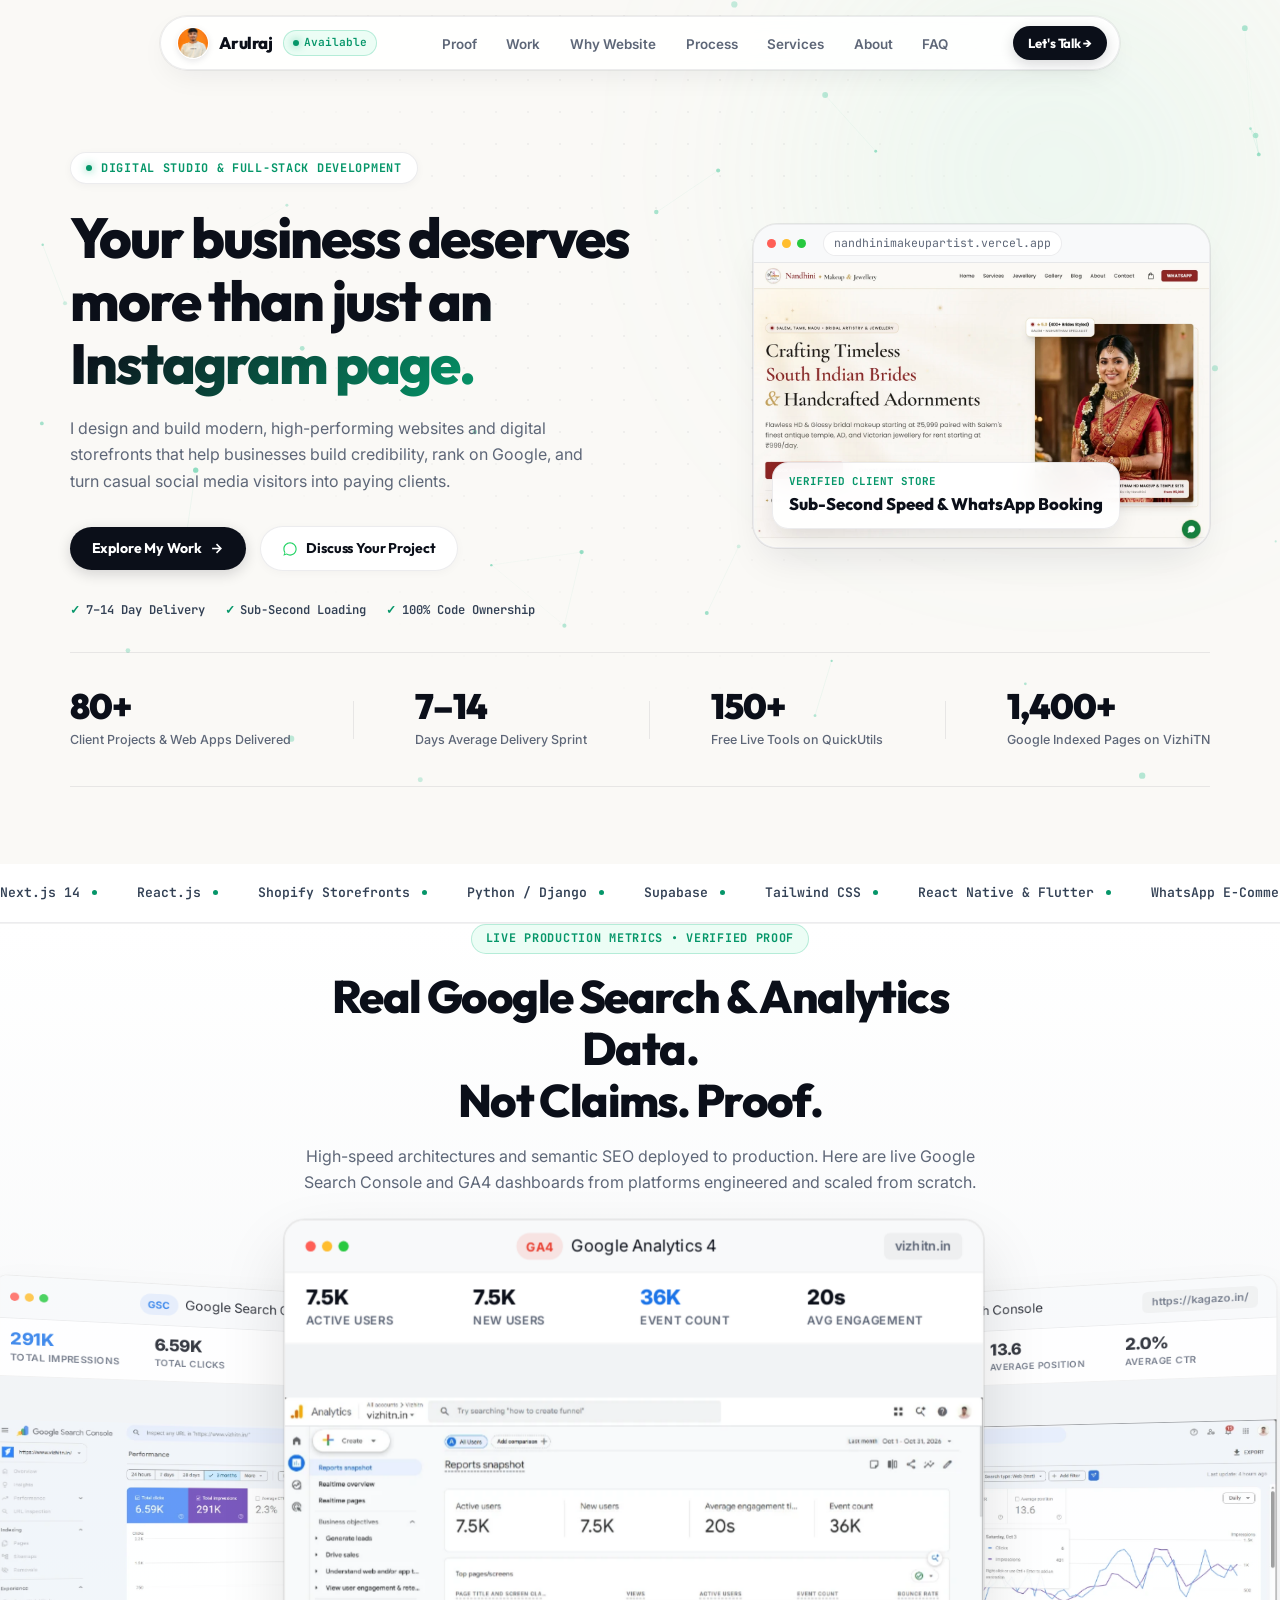
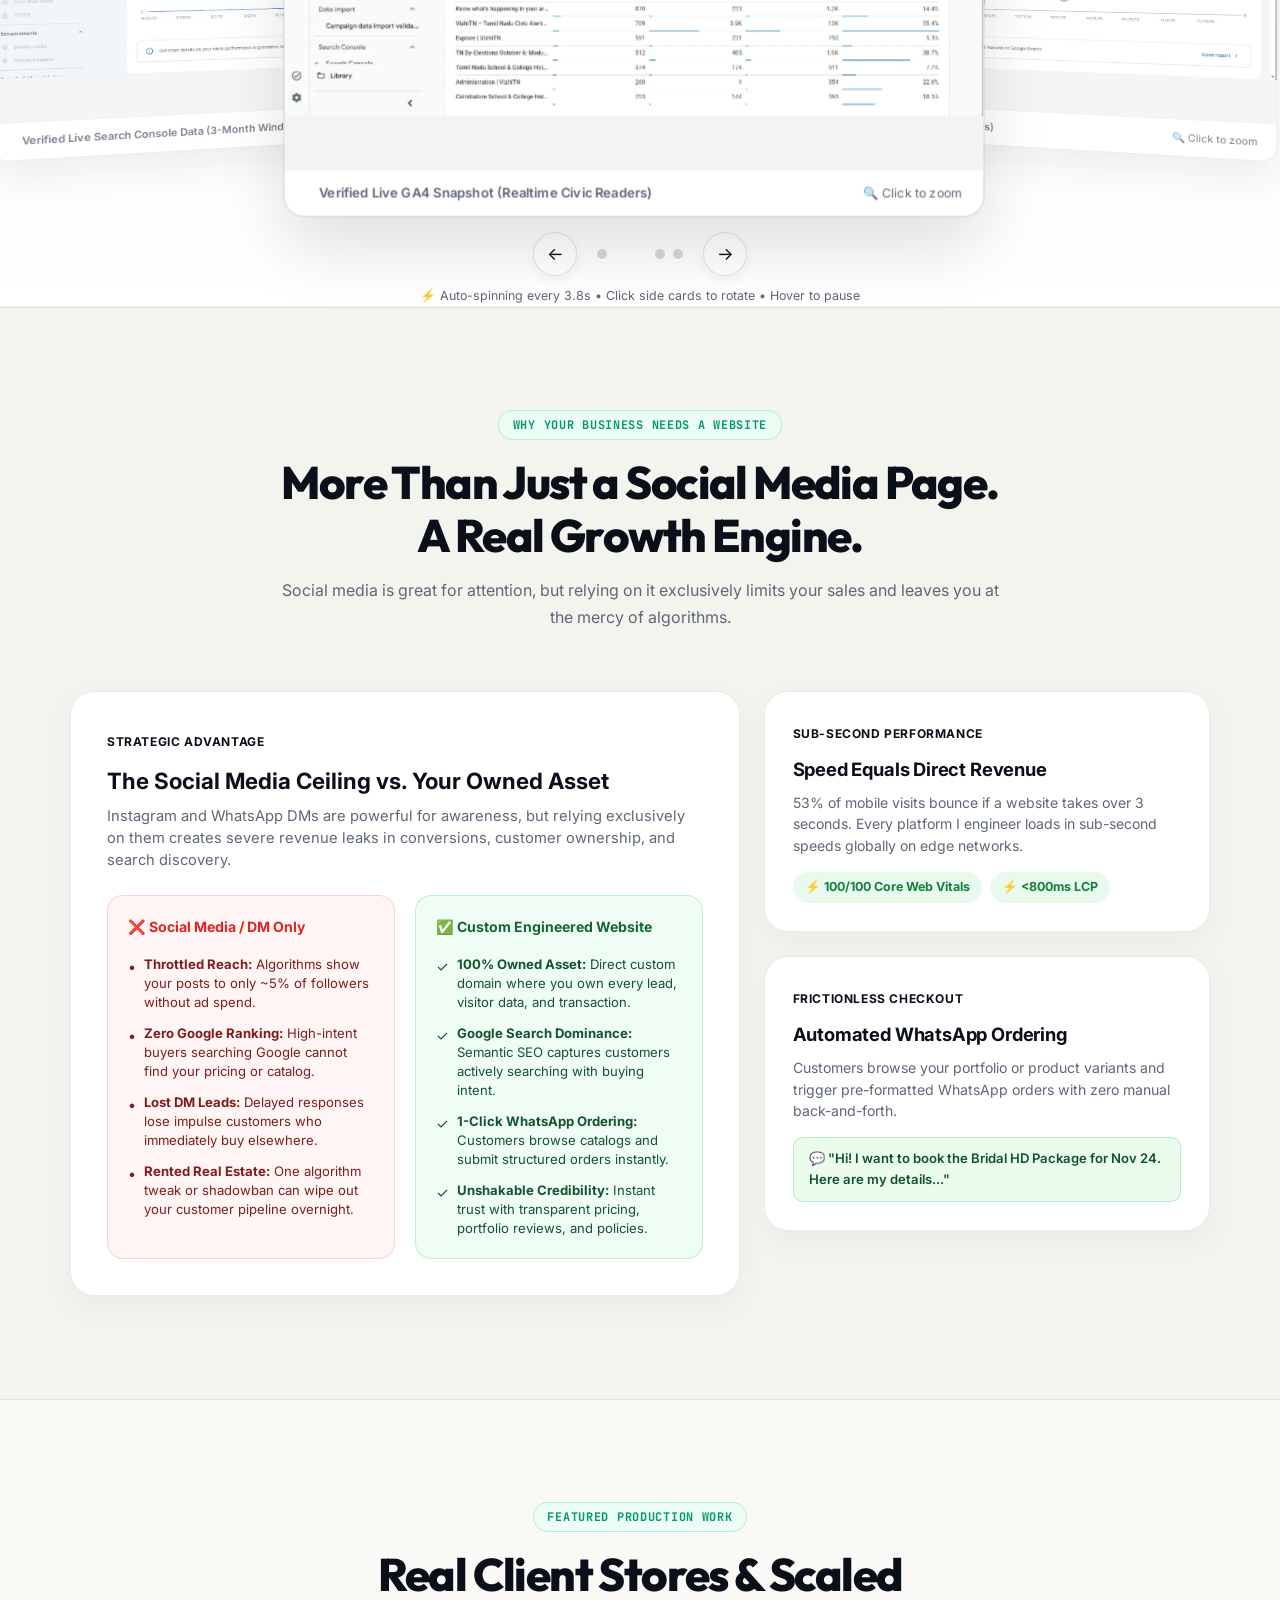
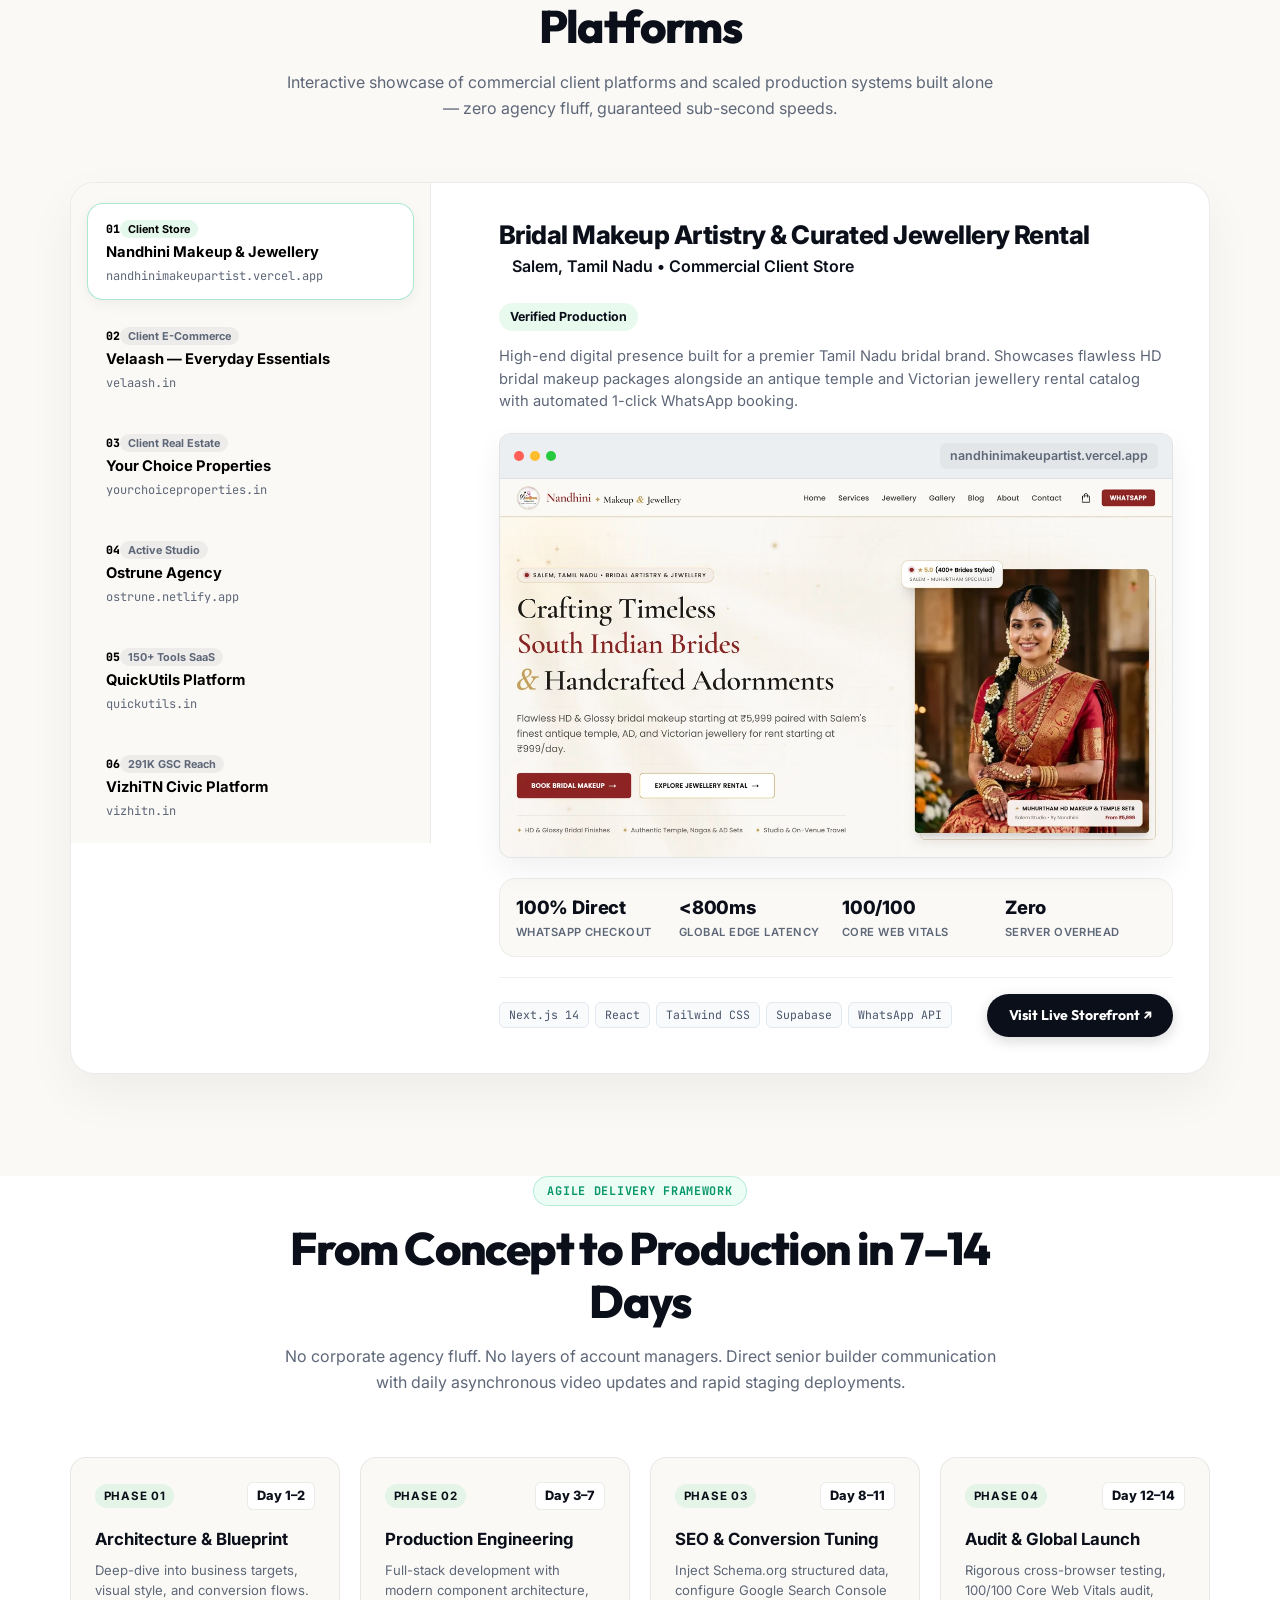
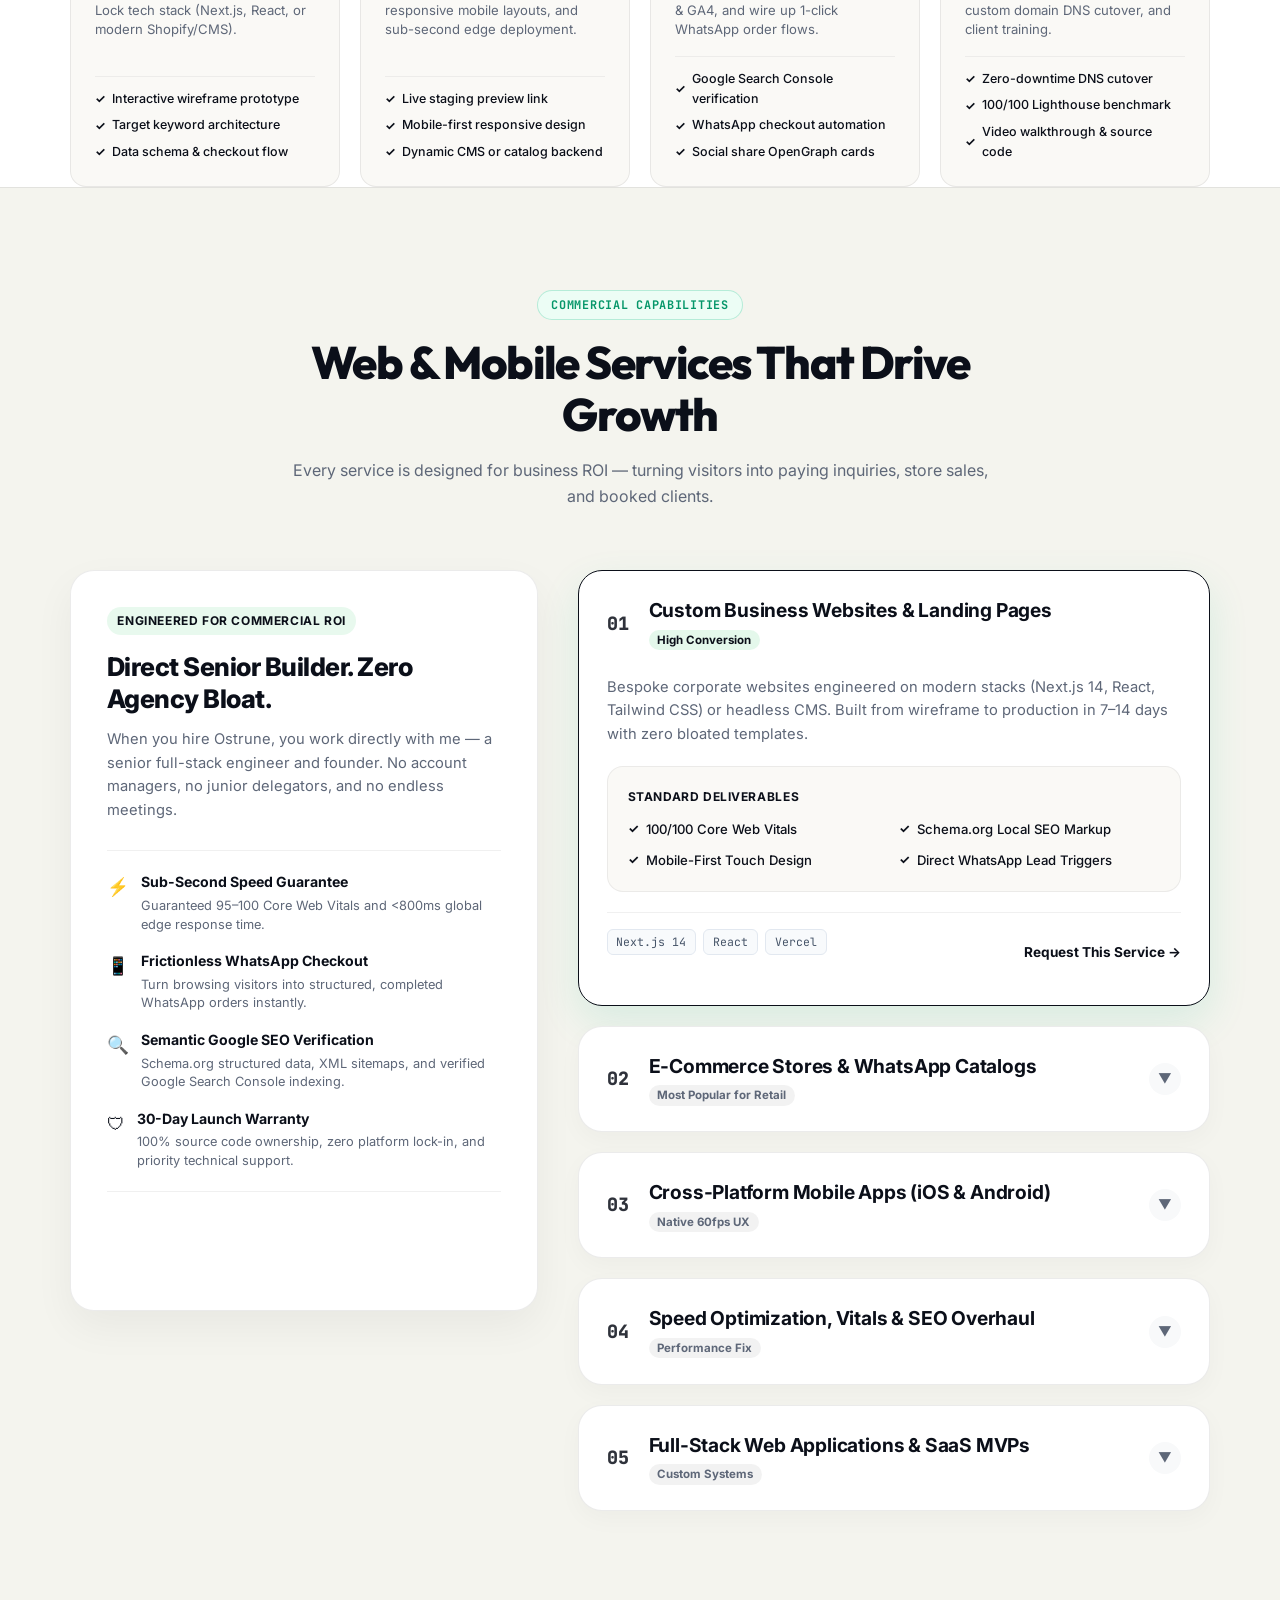
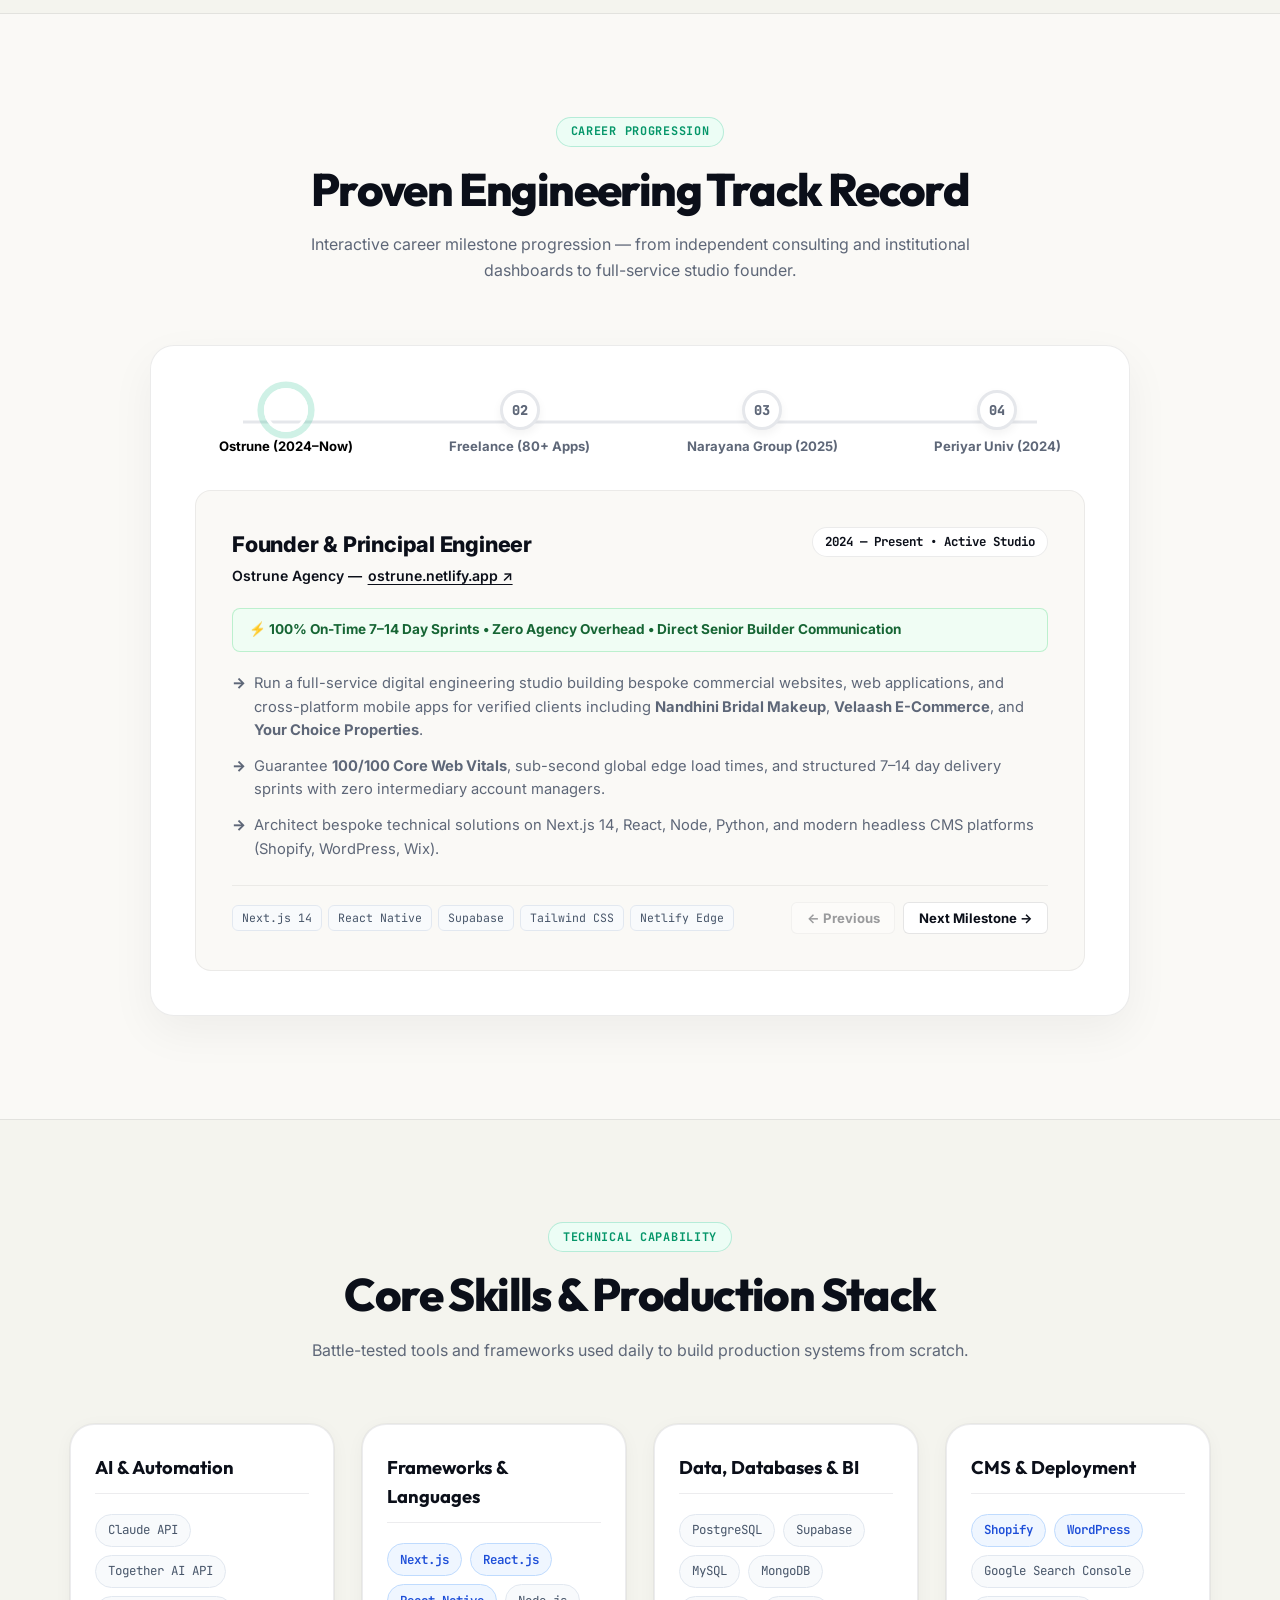
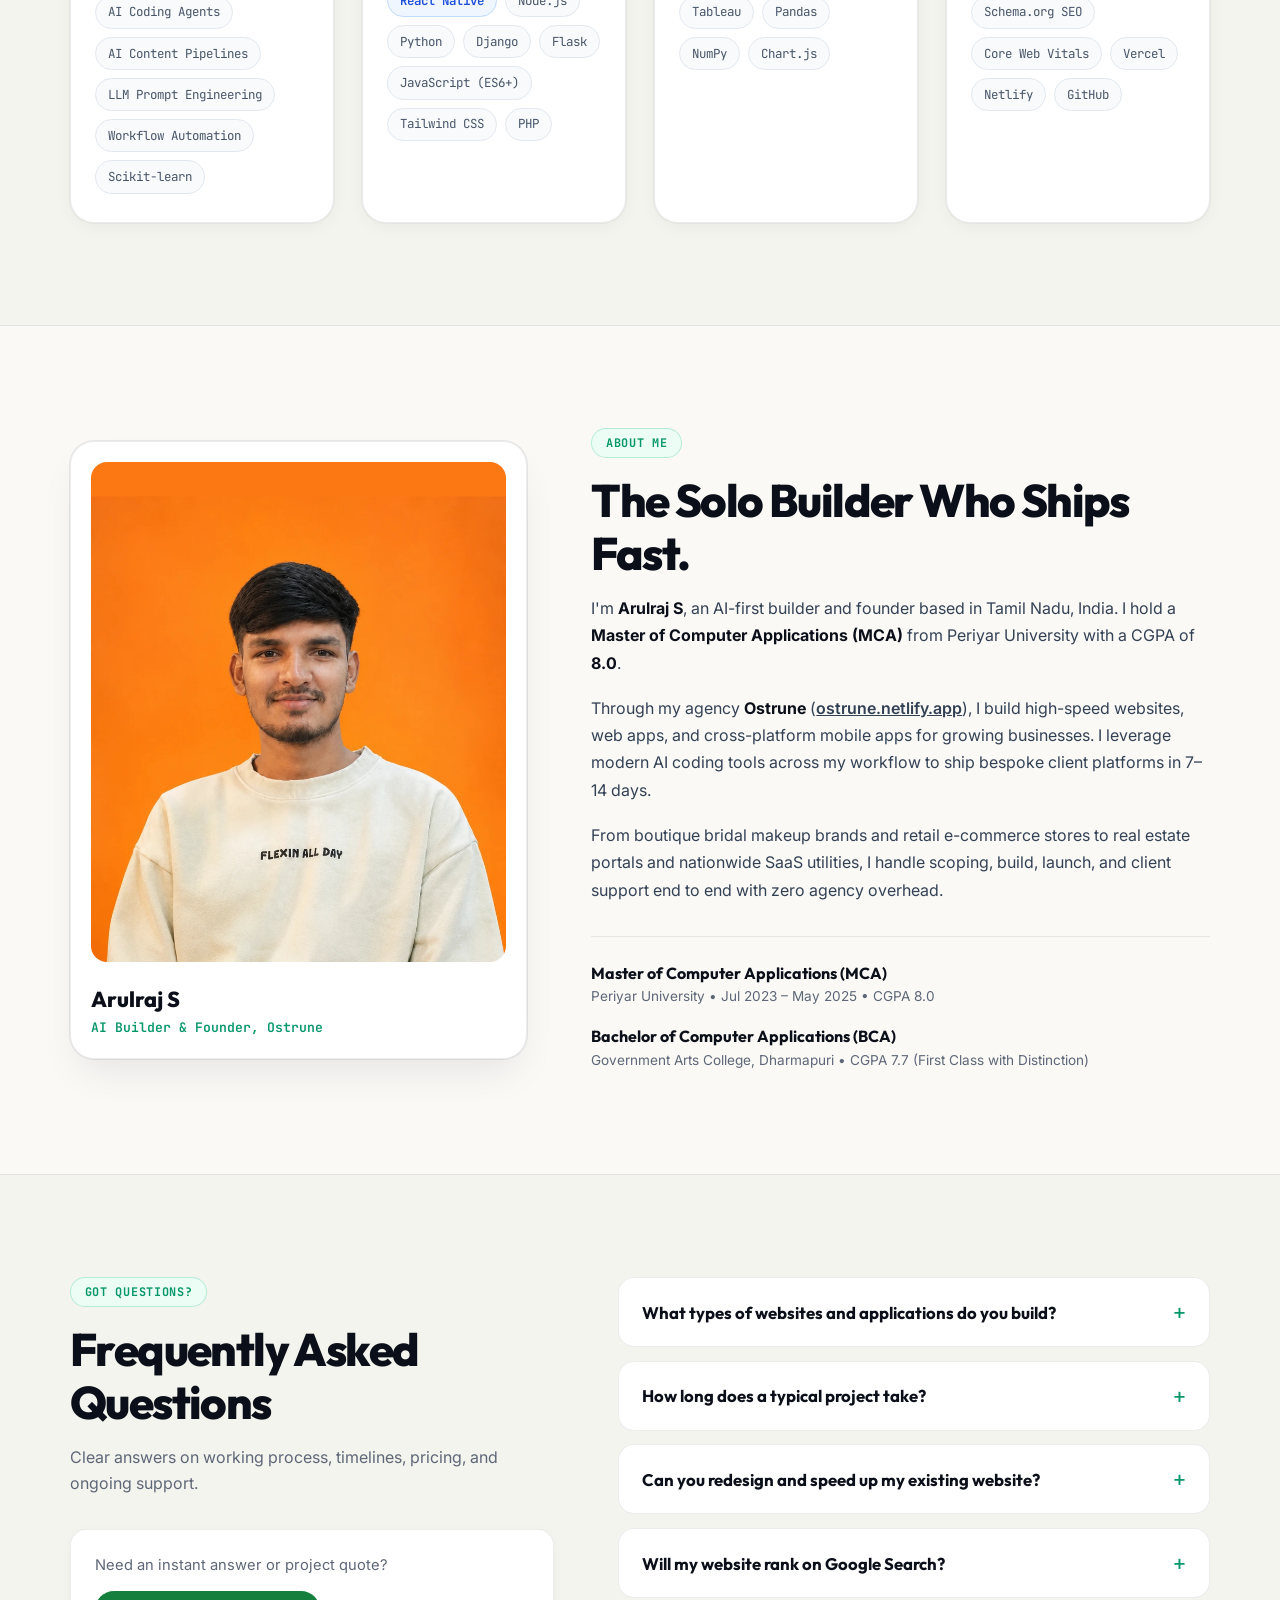
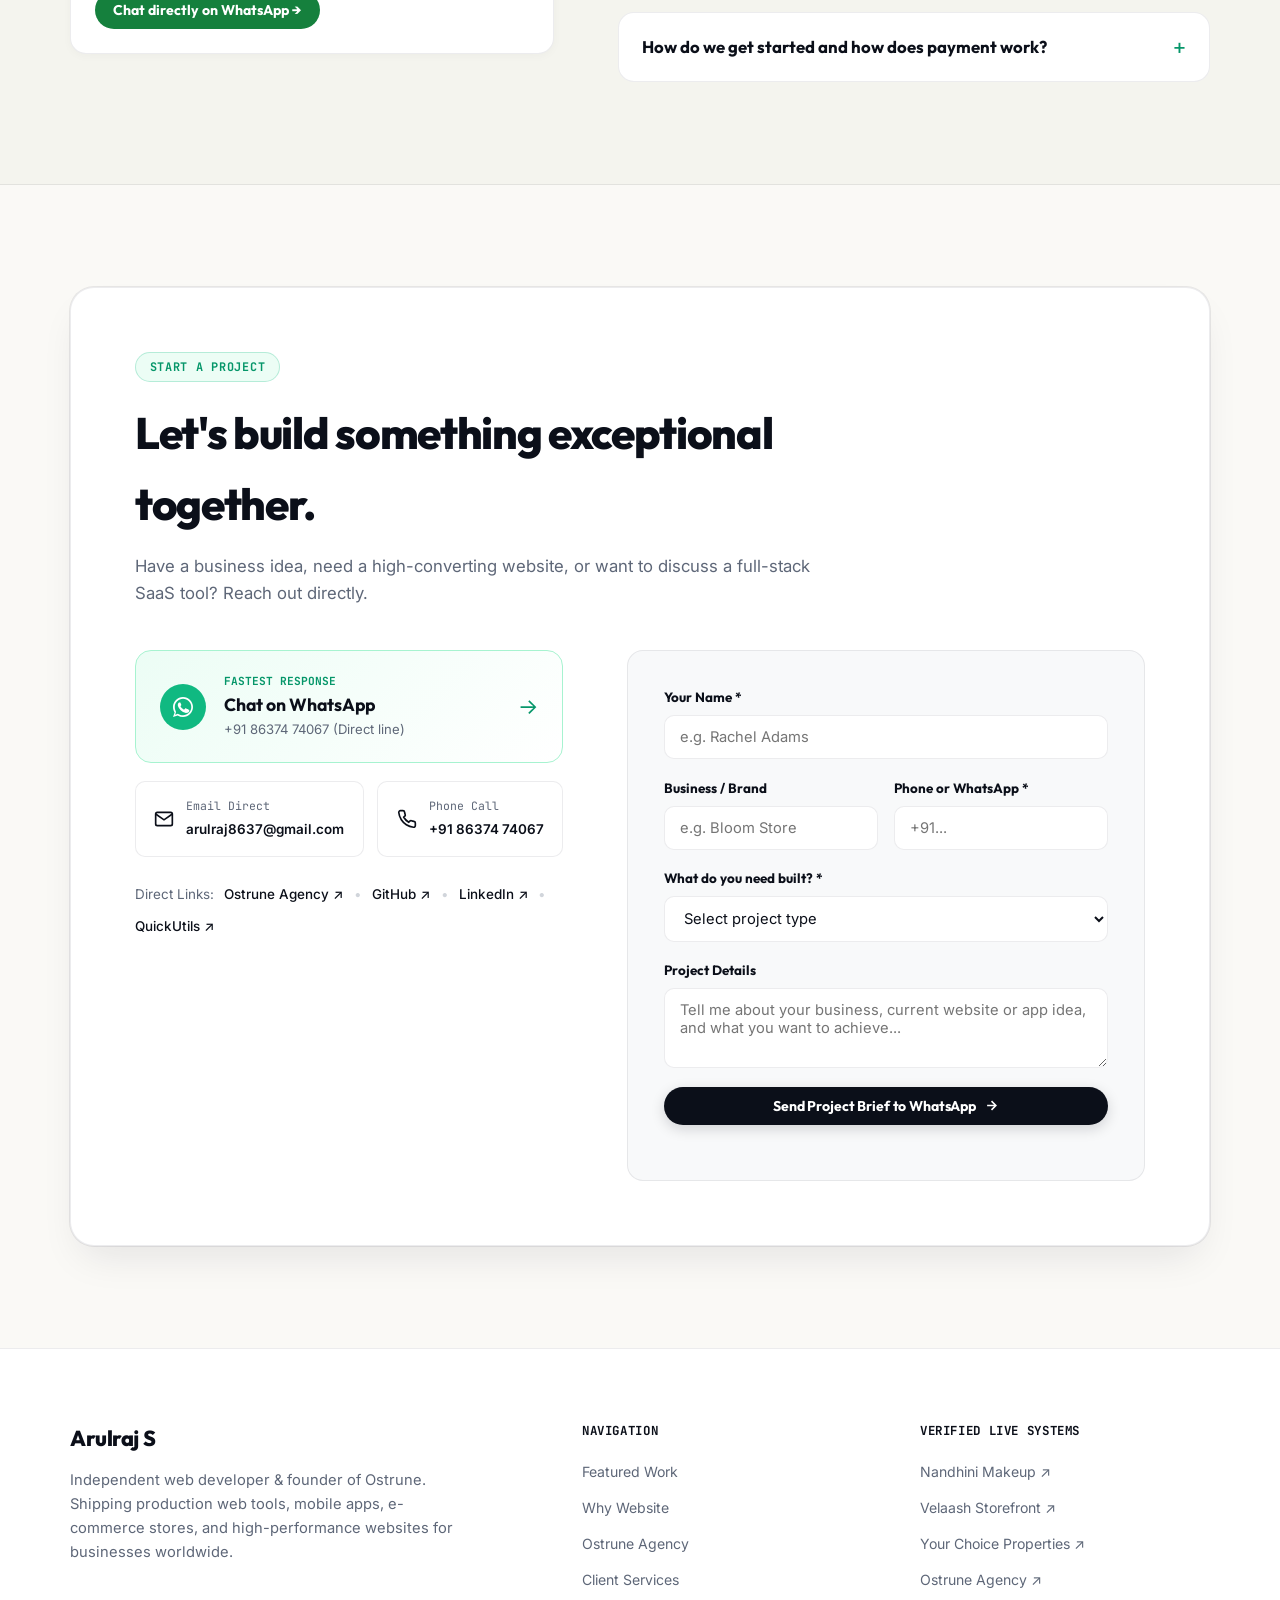
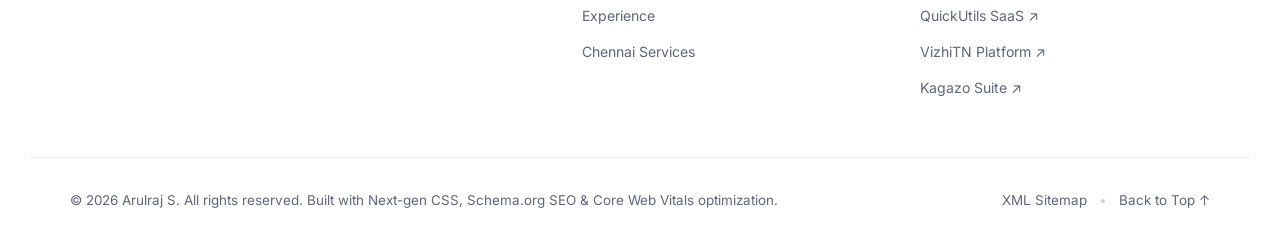
==== commit c1e9597d: "feat: replace ostrune and velaash screenshots with ostrune.png and velaash1.png, remove old preview " ====
--- a/index.html
+++ b/index.html
@@ -65,7 +65,7 @@
           "@id": "https://arulraj2001.github.io/Portfolio/#service",
           "name": "Ostrune — Custom Websites, Mobile Apps & Lead Generation Agency",
           "url": "https://ostrune.netlify.app/",
-          "image": "https://arulraj2001.github.io/Portfolio/img/ostrune_preview.png",
+          "image": "https://arulraj2001.github.io/Portfolio/img/ostrune.png",
           "telephone": "+918637474067",
           "priceRange": "$$",
           "areaServed": ["Chennai", "India", "United States", "United Kingdom", "Worldwide"]
@@ -732,8 +732,8 @@
                                 </div>
                                 <div class="stage-screen-img">
                                     <picture>
-                                        <source srcset="img/velaash_preview.webp" type="image/webp">
-                                        <img src="img/velaash_preview.png" alt="Velaash Storefront" loading="lazy">
+                                        <source srcset="img/velaash1.webp" type="image/webp">
+                                        <img src="img/velaash1.png" alt="Velaash Storefront" loading="lazy">
                                     </picture>
                                 </div>
                             </div>
@@ -856,8 +856,8 @@
                                 </div>
                                 <div class="stage-screen-img">
                                     <picture>
-                                        <source srcset="img/ostrune_preview.webp" type="image/webp">
-                                        <img src="img/ostrune_preview.png" alt="Ostrune Agency Platform" loading="lazy">
+                                        <source srcset="img/ostrune.webp" type="image/webp">
+                                        <img src="img/ostrune.png" alt="Ostrune Agency Platform" loading="lazy">
                                     </picture>
                                 </div>
                             </div>
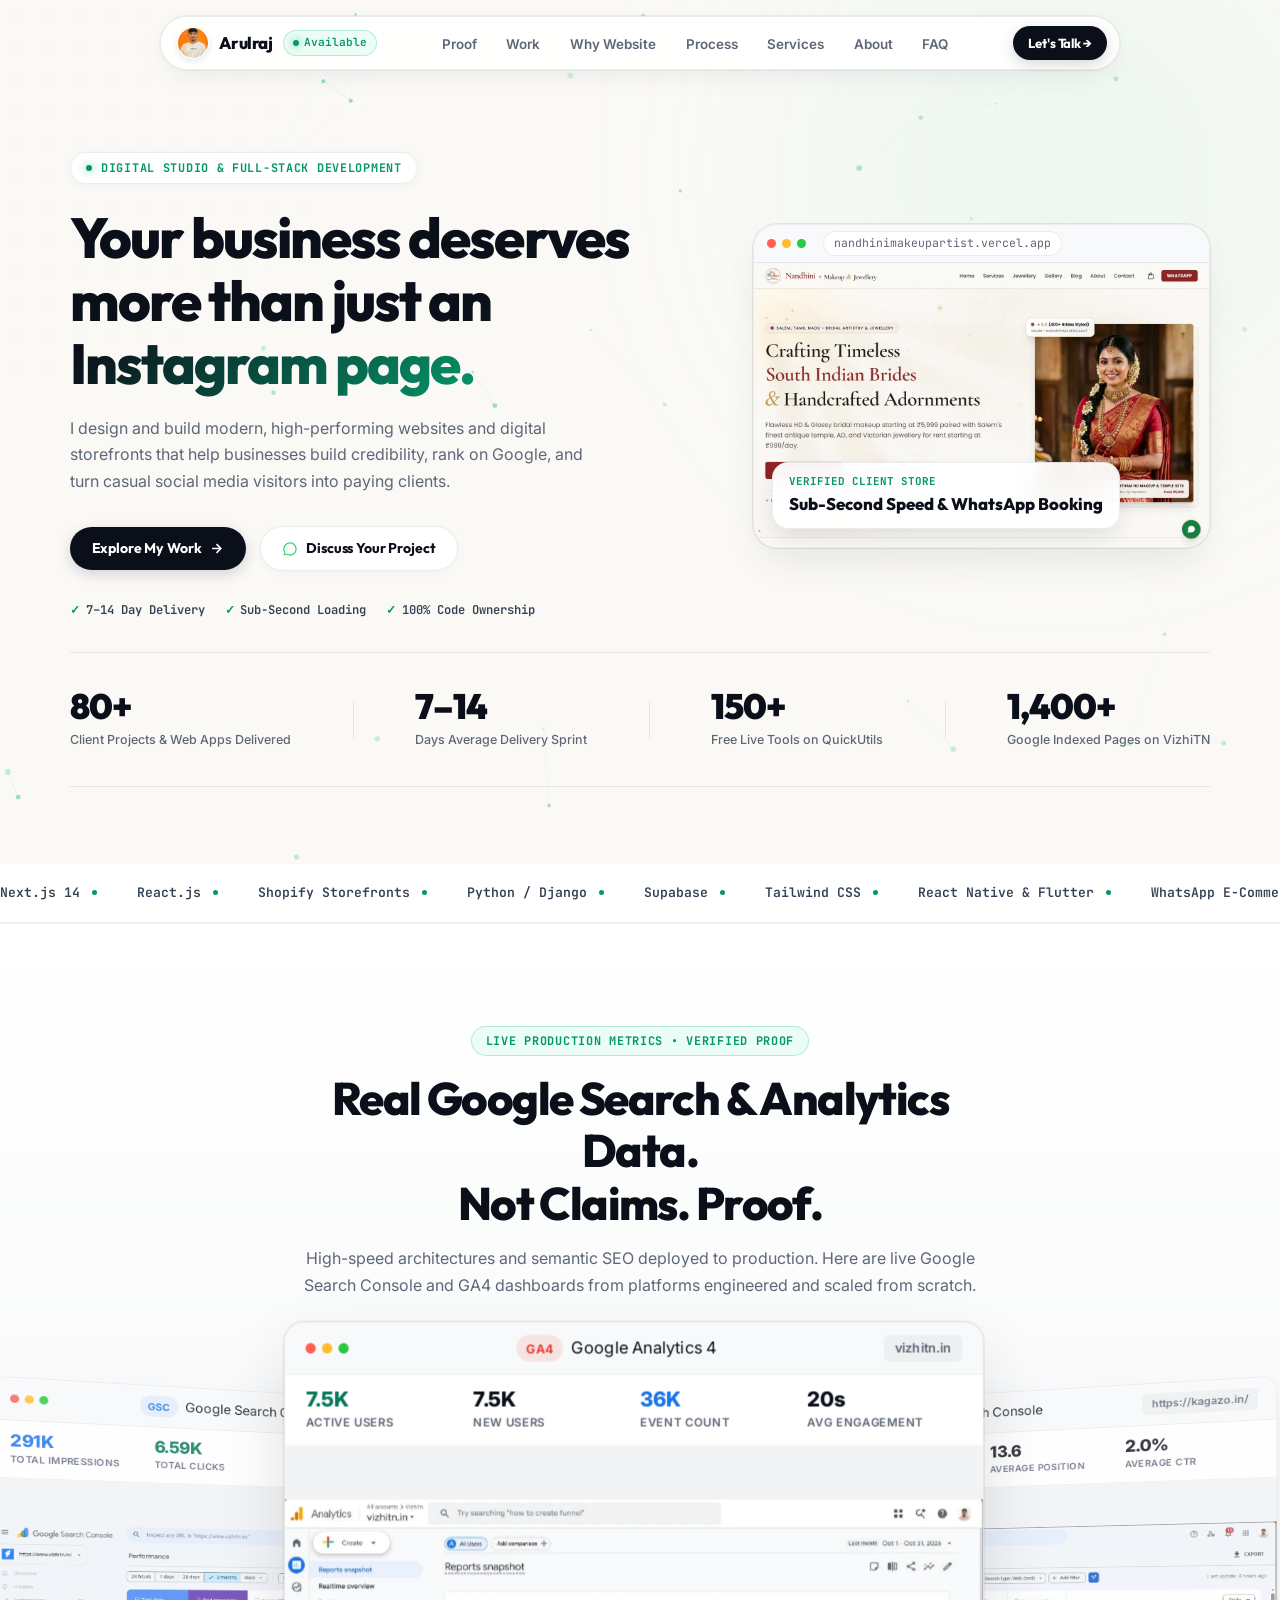
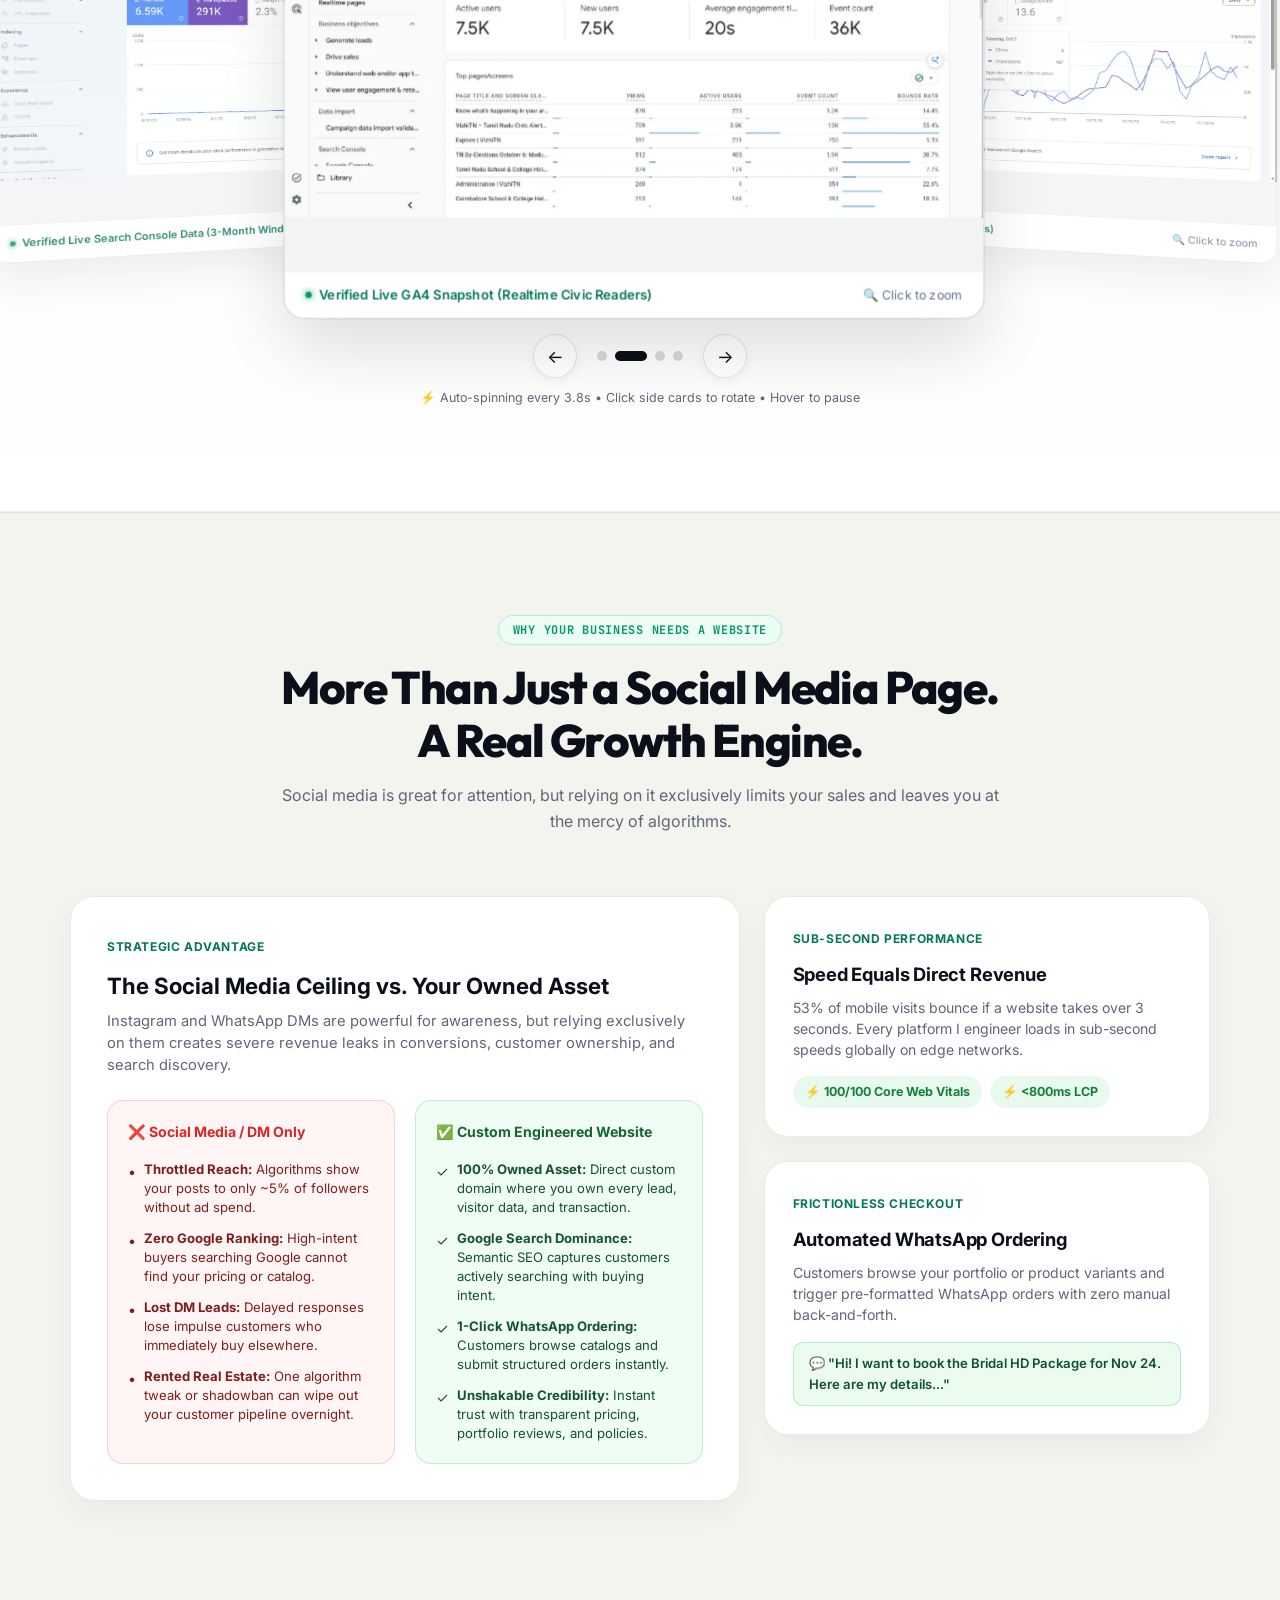
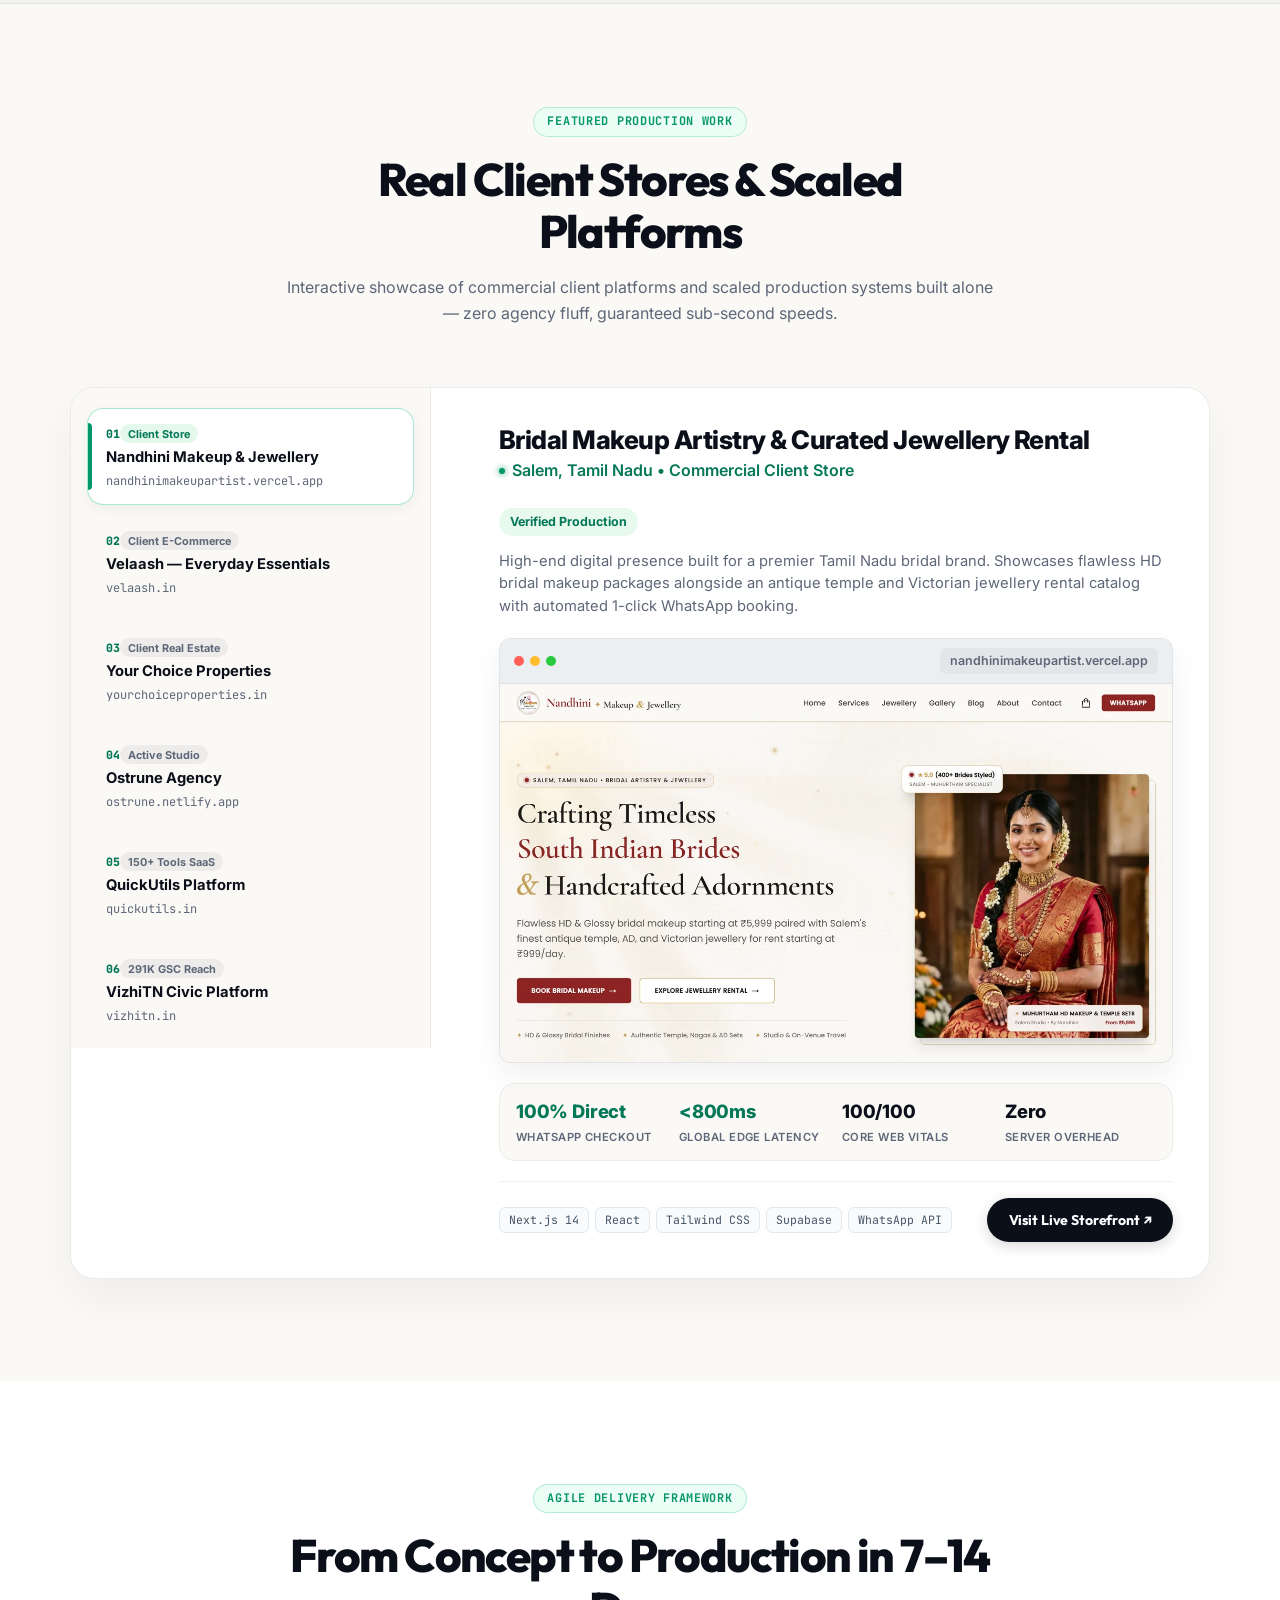
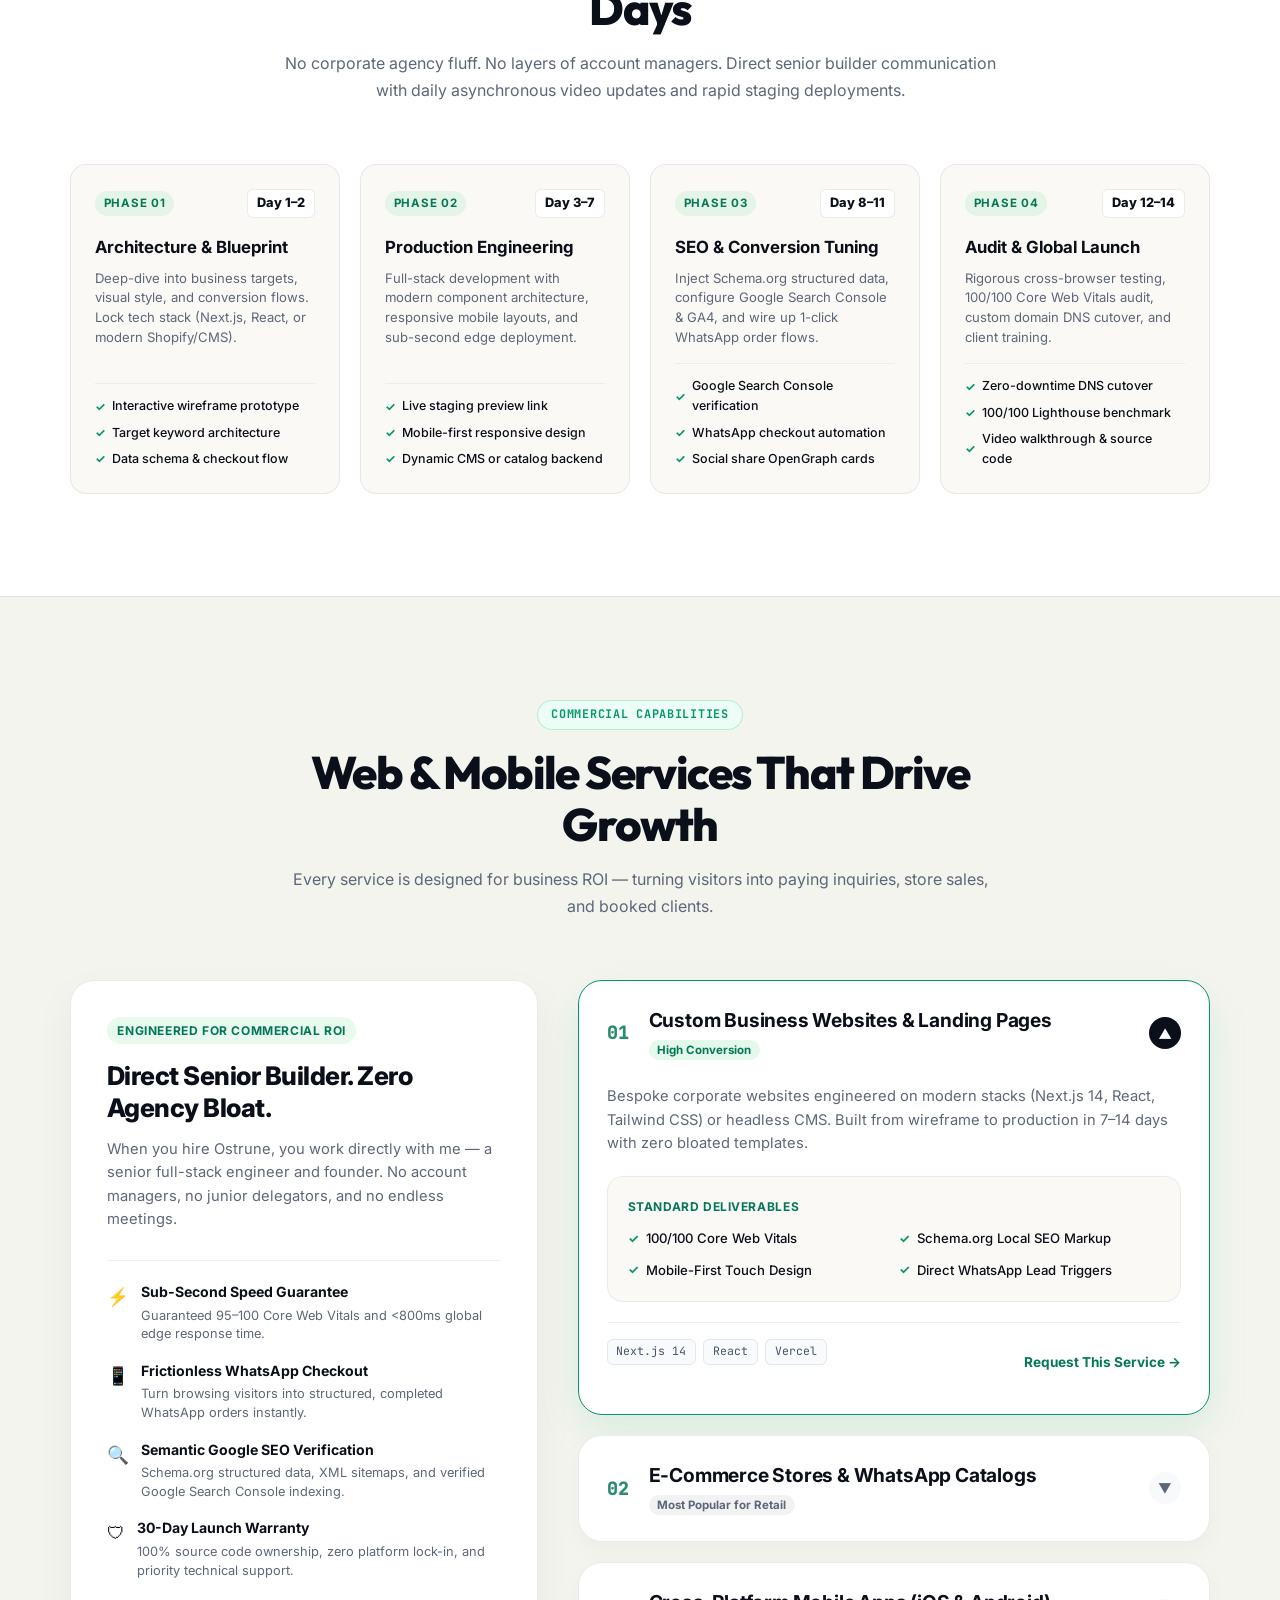
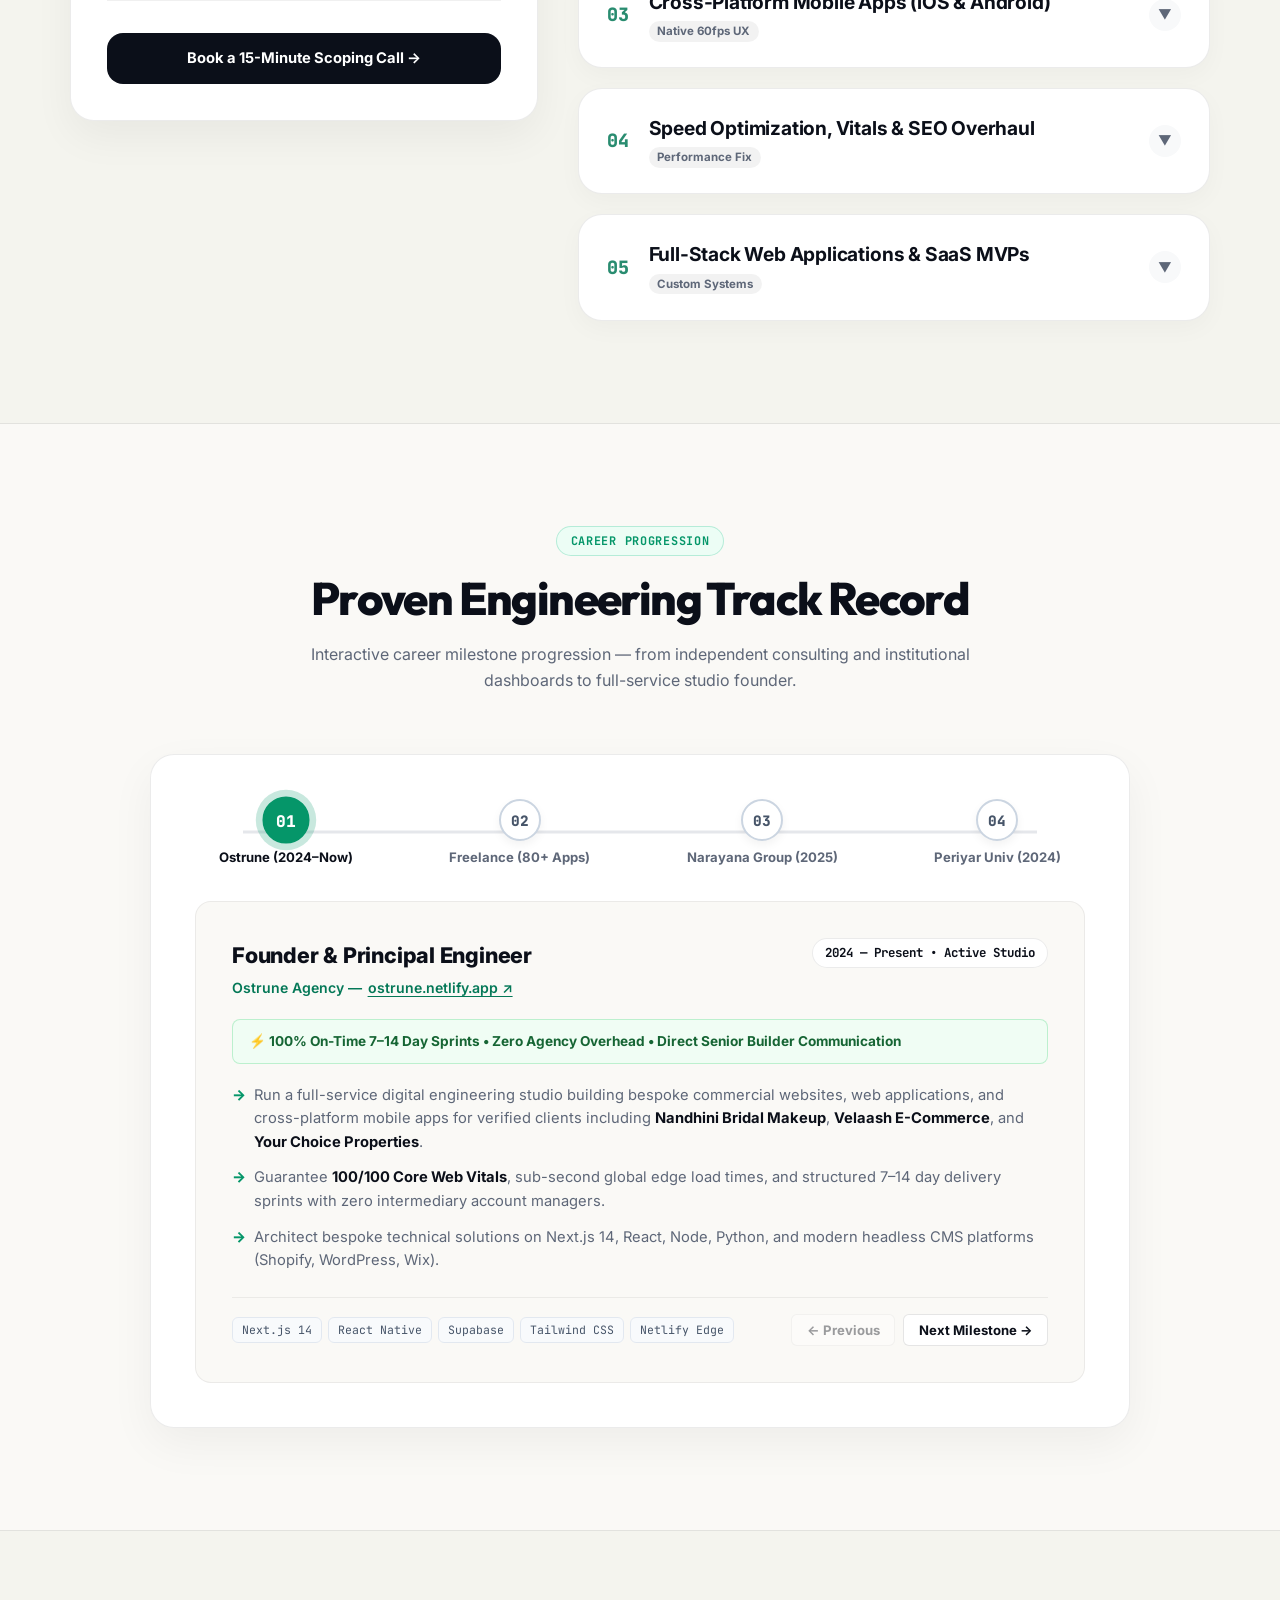
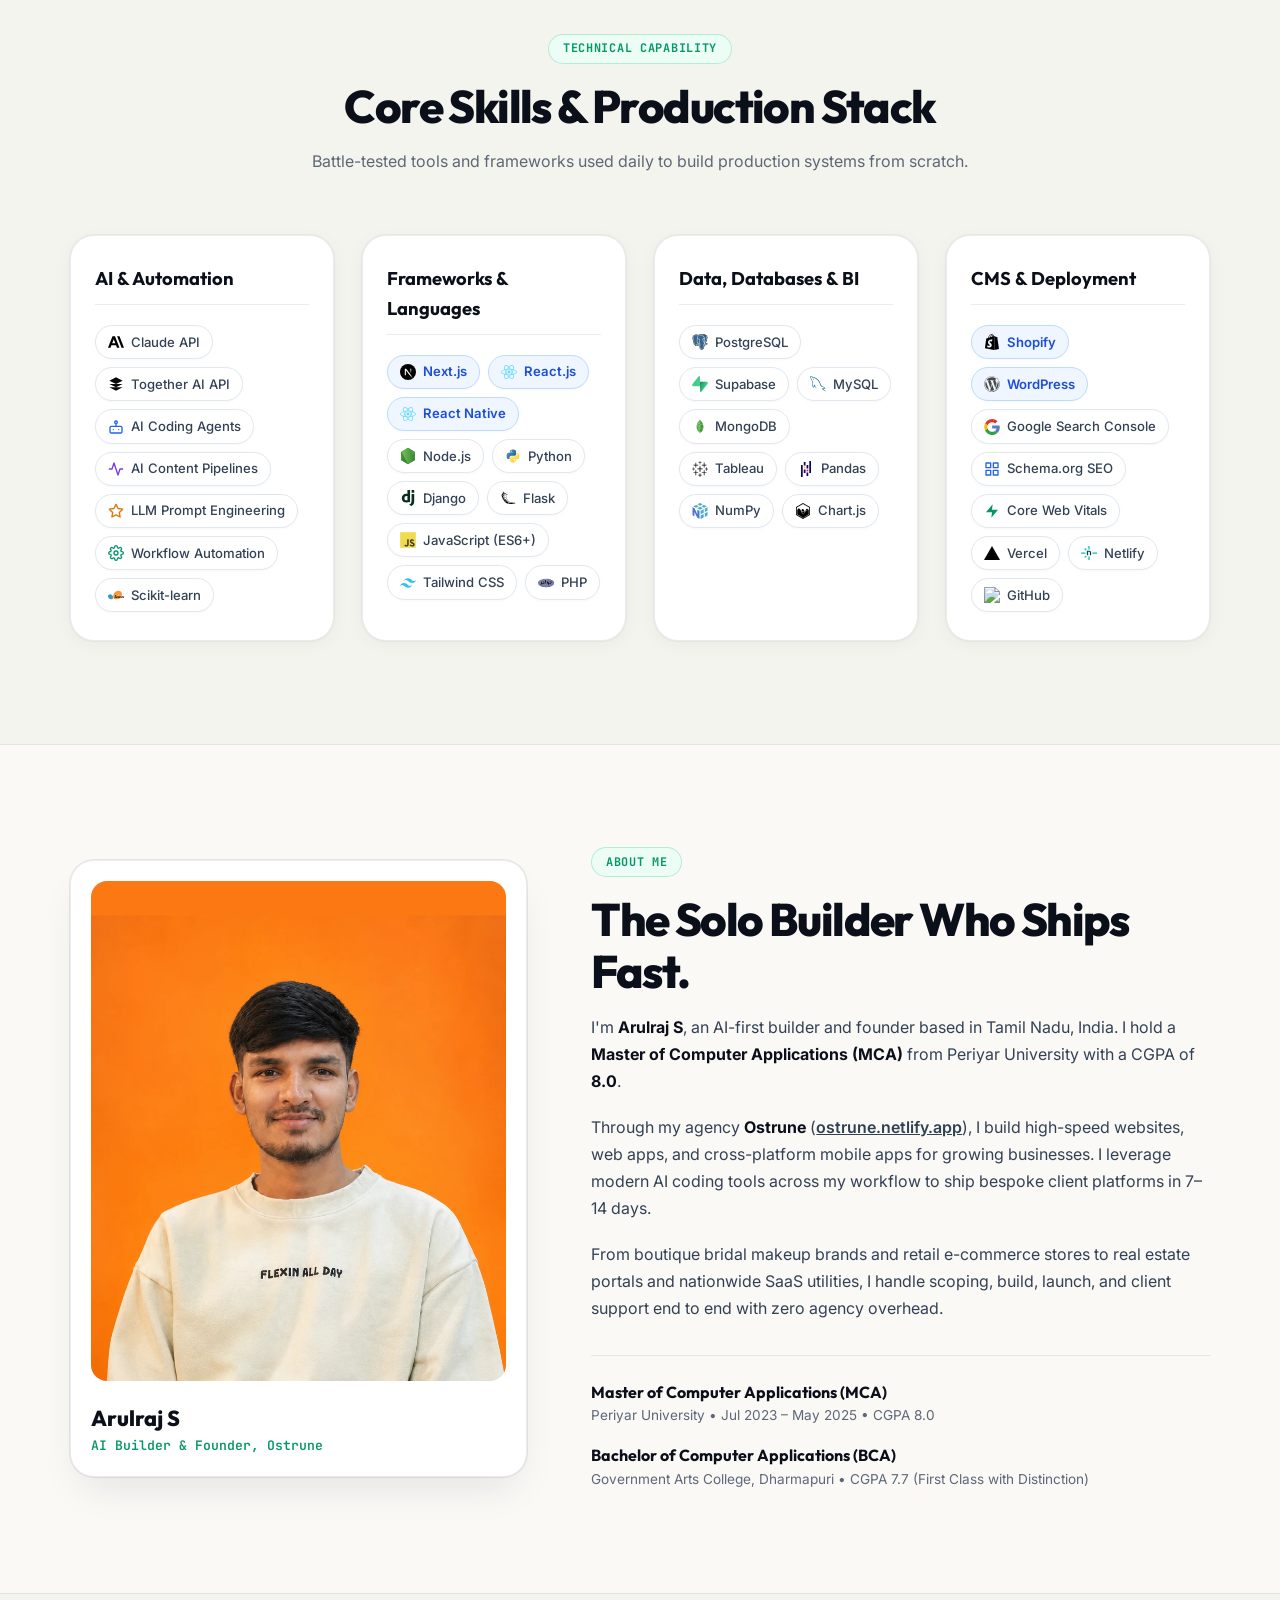
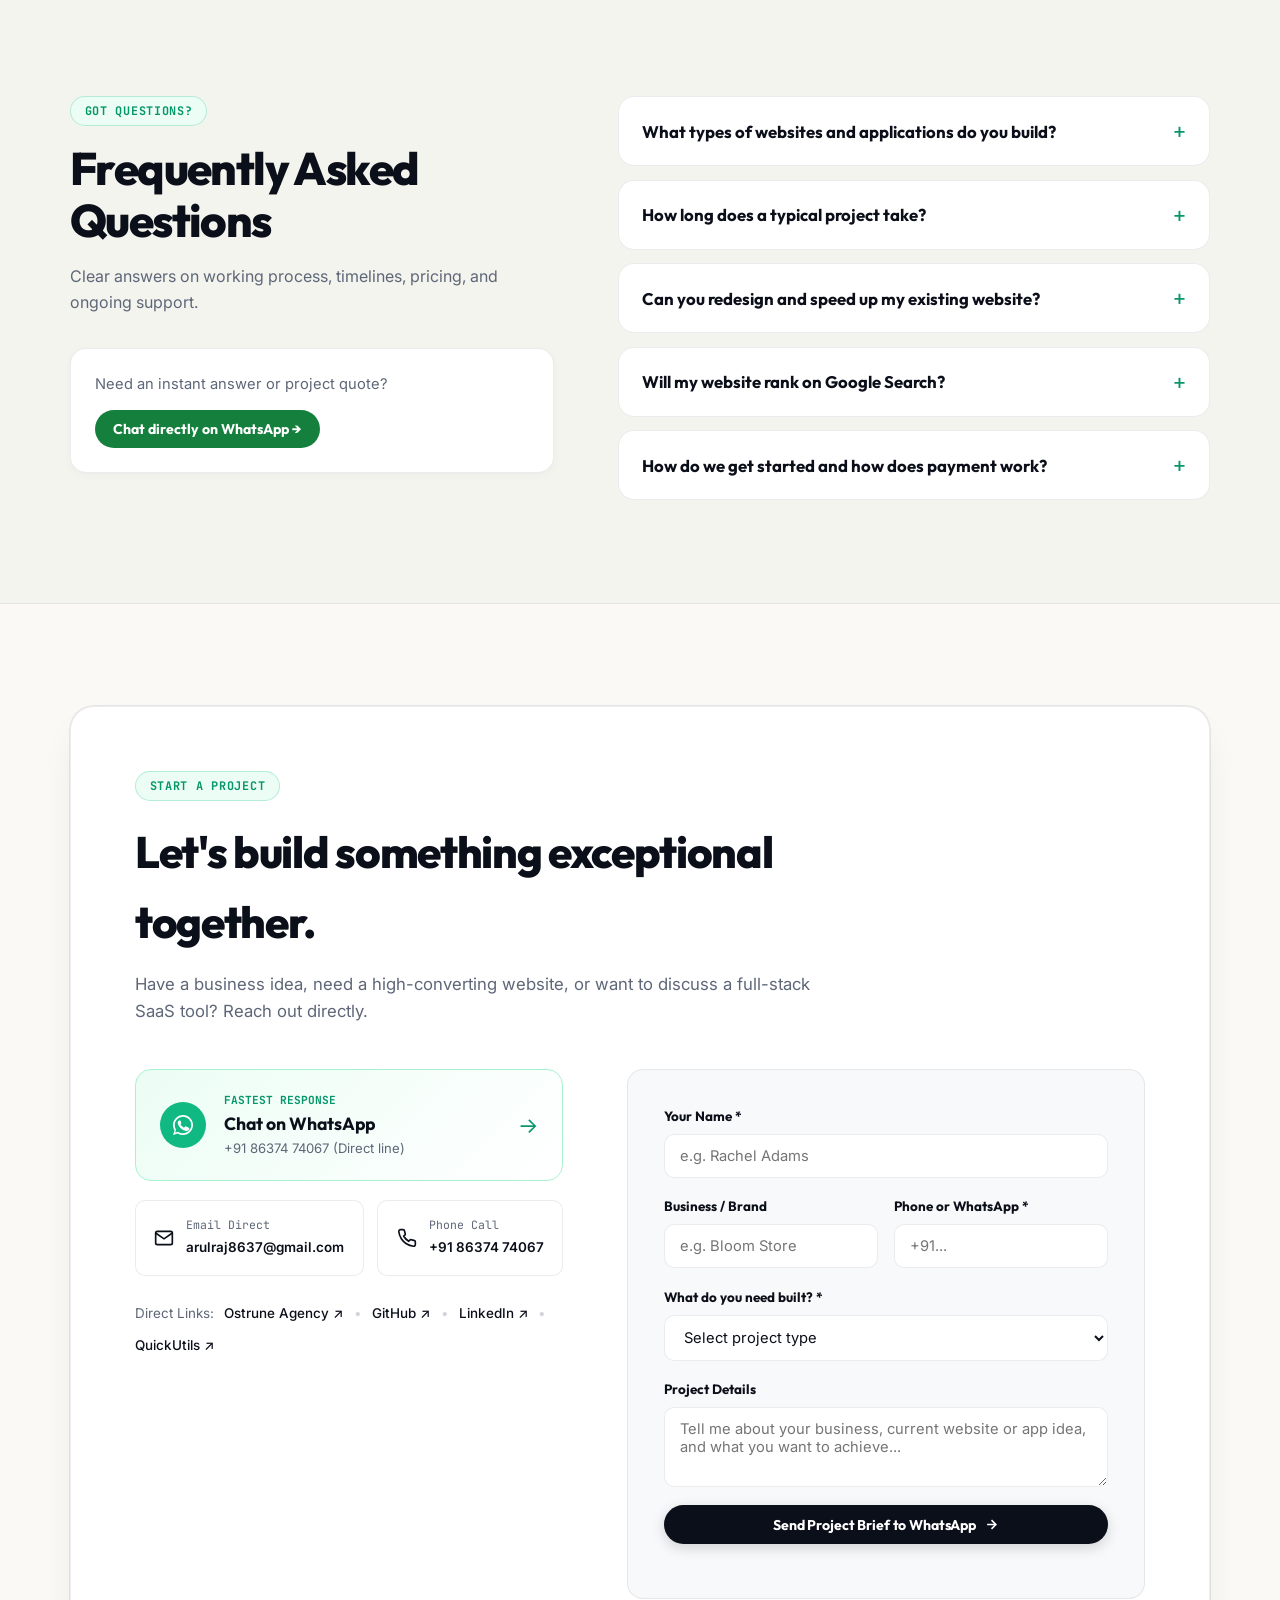
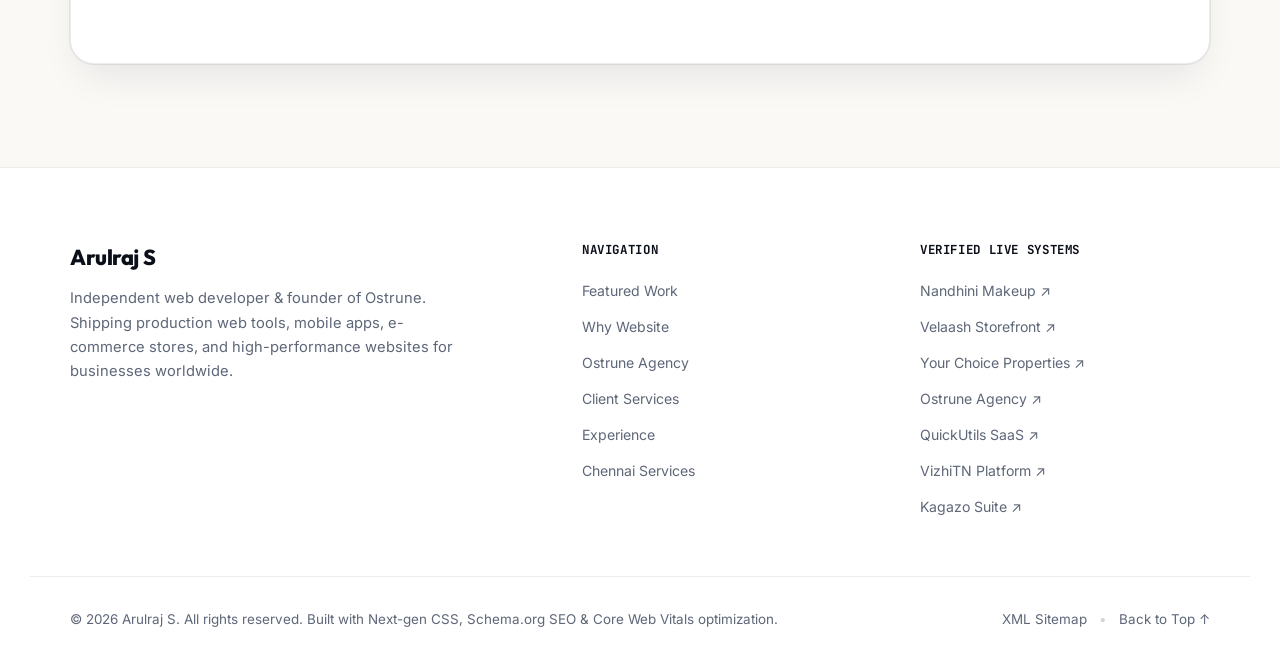
==== commit 6f2eb98a: "feat: add authentic SVG tech icons to core skills and production stack" ====
--- a/index.html
+++ b/index.html
@@ -1603,57 +1603,57 @@
                     <div class="skill-category">
                         <h3 class="category-title">AI & Automation</h3>
                         <div class="pill-group">
-                            <span class="matrix-pill">Claude API</span>
-                            <span class="matrix-pill">Together AI API</span>
-                            <span class="matrix-pill">AI Coding Agents</span>
-                            <span class="matrix-pill">AI Content Pipelines</span>
-                            <span class="matrix-pill">LLM Prompt Engineering</span>
-                            <span class="matrix-pill">Workflow Automation</span>
-                            <span class="matrix-pill">Scikit-learn</span>
+                            <span class="matrix-pill"><img src="img/icons/anthropic.svg" alt="Claude API" class="tech-icon-img" loading="lazy"> Claude API</span>
+                            <span class="matrix-pill"><img src="img/icons/togetherai.svg" alt="Together AI API" class="tech-icon-img" loading="lazy"> Together AI API</span>
+                            <span class="matrix-pill"><img src="img/icons/ai-agents.svg" alt="AI Coding Agents" class="tech-icon-img" loading="lazy"> AI Coding Agents</span>
+                            <span class="matrix-pill"><img src="img/icons/pipeline.svg" alt="AI Content Pipelines" class="tech-icon-img" loading="lazy"> AI Content Pipelines</span>
+                            <span class="matrix-pill"><img src="img/icons/sparkle.svg" alt="LLM Prompt Engineering" class="tech-icon-img" loading="lazy"> LLM Prompt Engineering</span>
+                            <span class="matrix-pill"><img src="img/icons/automation.svg" alt="Workflow Automation" class="tech-icon-img" loading="lazy"> Workflow Automation</span>
+                            <span class="matrix-pill"><img src="img/icons/scikitlearn.svg" alt="Scikit-learn" class="tech-icon-img" loading="lazy"> Scikit-learn</span>
                         </div>
                     </div>
 
                     <div class="skill-category">
                         <h3 class="category-title">Frameworks & Languages</h3>
                         <div class="pill-group">
-                            <span class="matrix-pill highlight-pill">Next.js</span>
-                            <span class="matrix-pill highlight-pill">React.js</span>
-                            <span class="matrix-pill highlight-pill">React Native</span>
-                            <span class="matrix-pill">Node.js</span>
-                            <span class="matrix-pill">Python</span>
-                            <span class="matrix-pill">Django</span>
-                            <span class="matrix-pill">Flask</span>
-                            <span class="matrix-pill">JavaScript (ES6+)</span>
-                            <span class="matrix-pill">Tailwind CSS</span>
-                            <span class="matrix-pill">PHP</span>
+                            <span class="matrix-pill highlight-pill"><img src="img/icons/nextjs.svg" alt="Next.js" class="tech-icon-img" loading="lazy"> Next.js</span>
+                            <span class="matrix-pill highlight-pill"><img src="img/icons/react.svg" alt="React.js" class="tech-icon-img" loading="lazy"> React.js</span>
+                            <span class="matrix-pill highlight-pill"><img src="img/icons/reactnative.svg" alt="React Native" class="tech-icon-img" loading="lazy"> React Native</span>
+                            <span class="matrix-pill"><img src="img/icons/nodejs.svg" alt="Node.js" class="tech-icon-img" loading="lazy"> Node.js</span>
+                            <span class="matrix-pill"><img src="img/icons/python.svg" alt="Python" class="tech-icon-img" loading="lazy"> Python</span>
+                            <span class="matrix-pill"><img src="img/icons/django.svg" alt="Django" class="tech-icon-img" loading="lazy"> Django</span>
+                            <span class="matrix-pill"><img src="img/icons/flask.svg" alt="Flask" class="tech-icon-img" loading="lazy"> Flask</span>
+                            <span class="matrix-pill"><img src="img/icons/javascript.svg" alt="JavaScript (ES6+)" class="tech-icon-img" loading="lazy"> JavaScript (ES6+)</span>
+                            <span class="matrix-pill"><img src="img/icons/tailwindcss.svg" alt="Tailwind CSS" class="tech-icon-img" loading="lazy"> Tailwind CSS</span>
+                            <span class="matrix-pill"><img src="img/icons/php.svg" alt="PHP" class="tech-icon-img" loading="lazy"> PHP</span>
                         </div>
                     </div>
 
                     <div class="skill-category">
                         <h3 class="category-title">Data, Databases & BI</h3>
                         <div class="pill-group">
-                            <span class="matrix-pill">PostgreSQL</span>
-                            <span class="matrix-pill">Supabase</span>
-                            <span class="matrix-pill">MySQL</span>
-                            <span class="matrix-pill">MongoDB</span>
-                            <span class="matrix-pill">Tableau</span>
-                            <span class="matrix-pill">Pandas</span>
-                            <span class="matrix-pill">NumPy</span>
-                            <span class="matrix-pill">Chart.js</span>
+                            <span class="matrix-pill"><img src="img/icons/postgresql.svg" alt="PostgreSQL" class="tech-icon-img" loading="lazy"> PostgreSQL</span>
+                            <span class="matrix-pill"><img src="img/icons/supabase.svg" alt="Supabase" class="tech-icon-img" loading="lazy"> Supabase</span>
+                            <span class="matrix-pill"><img src="img/icons/mysql.svg" alt="MySQL" class="tech-icon-img" loading="lazy"> MySQL</span>
+                            <span class="matrix-pill"><img src="img/icons/mongodb.svg" alt="MongoDB" class="tech-icon-img" loading="lazy"> MongoDB</span>
+                            <span class="matrix-pill"><img src="img/icons/tableau.svg" alt="Tableau" class="tech-icon-img" loading="lazy"> Tableau</span>
+                            <span class="matrix-pill"><img src="img/icons/pandas.svg" alt="Pandas" class="tech-icon-img" loading="lazy"> Pandas</span>
+                            <span class="matrix-pill"><img src="img/icons/numpy.svg" alt="NumPy" class="tech-icon-img" loading="lazy"> NumPy</span>
+                            <span class="matrix-pill"><img src="img/icons/chartjs.svg" alt="Chart.js" class="tech-icon-img" loading="lazy"> Chart.js</span>
                         </div>
                     </div>
 
                     <div class="skill-category">
                         <h3 class="category-title">CMS & Deployment</h3>
                         <div class="pill-group">
-                            <span class="matrix-pill highlight-pill">Shopify</span>
-                            <span class="matrix-pill highlight-pill">WordPress</span>
-                            <span class="matrix-pill">Google Search Console</span>
-                            <span class="matrix-pill">Schema.org SEO</span>
-                            <span class="matrix-pill">Core Web Vitals</span>
-                            <span class="matrix-pill">Vercel</span>
-                            <span class="matrix-pill">Netlify</span>
-                            <span class="matrix-pill">GitHub</span>
+                            <span class="matrix-pill highlight-pill"><img src="img/icons/shopify.svg" alt="Shopify" class="tech-icon-img" loading="lazy"> Shopify</span>
+                            <span class="matrix-pill highlight-pill"><img src="img/icons/wordpress.svg" alt="WordPress" class="tech-icon-img" loading="lazy"> WordPress</span>
+                            <span class="matrix-pill"><img src="img/icons/google.svg" alt="Google Search Console" class="tech-icon-img" loading="lazy"> Google Search Console</span>
+                            <span class="matrix-pill"><img src="img/icons/schema.svg" alt="Schema.org SEO" class="tech-icon-img" loading="lazy"> Schema.org SEO</span>
+                            <span class="matrix-pill"><img src="img/icons/lightning.svg" alt="Core Web Vitals" class="tech-icon-img" loading="lazy"> Core Web Vitals</span>
+                            <span class="matrix-pill"><img src="img/icons/vercel.svg" alt="Vercel" class="tech-icon-img" loading="lazy"> Vercel</span>
+                            <span class="matrix-pill"><img src="img/icons/netlify.svg" alt="Netlify" class="tech-icon-img" loading="lazy"> Netlify</span>
+                            <span class="matrix-pill"><img src="img/icons/github.svg" alt="GitHub" class="tech-icon-img" loading="lazy"> GitHub</span>
                         </div>
                     </div>
                 </div>
--- a/style.css
+++ b/style.css
@@ -1,13 +1,14 @@
 
 html {
     scroll-behavior: smooth;
-    scroll-padding-top: 96px;
+    scroll-padding-top: 140px;
 }
 
 section[id],
 .section-block,
-.proof-stage-section {
-    scroll-margin-top: 96px;
+.proof-stage-section,
+.sprint-roadmap-section {
+    scroll-margin-top: 140px;
 }
 
 /* ==========================================================================
@@ -43,6 +44,11 @@
     --color-emerald: #059669;
     --color-emerald-light: #10B981;
     --color-emerald-bg: #ECFDF5;
+    --color-emerald-main: #059669;
+    --color-emerald-dark: #047857;
+    --color-text-main: #0B0F19;
+    --color-text-light: #64748B;
+    --space-3xl: clamp(4.5rem, 8vw, 7rem);
     --color-lime: #84CC16;
     --color-lime-bg: #F7FEE7;
 
@@ -1350,7 +1356,48 @@
     gap: 0.5rem;
 }
 
+
+/* Tech Skill Pill with Real Icon */
 .matrix-pill {
+    display: inline-flex;
+    align-items: center;
+    gap: 0.45rem;
+    font-family: var(--font-body);
+    font-size: 0.82rem;
+    font-weight: 500;
+    color: #334155;
+    background-color: #FFFFFF;
+    border: 1px solid #E2E8F0;
+    padding: 0.35rem 0.75rem;
+    border-radius: var(--radius-full);
+    box-shadow: 0 1px 3px rgba(0, 0, 0, 0.03);
+    transition: all 0.2s ease;
+}
+
+.matrix-pill:hover {
+    color: var(--color-text-primary);
+    border-color: #CBD5E1;
+    background-color: #F8FAFC;
+    transform: translateY(-1px);
+    box-shadow: 0 4px 8px rgba(0, 0, 0, 0.05);
+}
+
+.matrix-pill.highlight-pill {
+    background-color: #F0FDF4;
+    border-color: #BBF7D0;
+    color: #166534;
+    font-weight: 600;
+}
+
+.tech-icon-img {
+    width: 16px;
+    height: 16px;
+    object-fit: contain;
+    flex-shrink: 0;
+}
+
+/* legacy replaced */
+.matrix-pill-old {
     font-family: var(--font-mono);
     font-size: 0.78rem;
     color: #475569;
@@ -1953,7 +2000,7 @@
    3D ROTATING PROOF STAGE (Google Search Console & Google Analytics 4)
    ========================================================================== */
 .proof-stage-section {
-    padding: var(--space-3xl) 0;
+    padding: clamp(4.5rem, 8vw, 7rem) 0;
     overflow: hidden;
     position: relative;
     background: linear-gradient(180deg, #FFFFFF 0%, #F8F9FA 50%, #FFFFFF 100%);
@@ -2443,7 +2490,7 @@
    SPRINT ROADMAP SECTION (7-14 Day Delivery Process)
    ========================================================================== */
 .sprint-roadmap-section {
-    padding: var(--space-3xl) 0;
+    padding: clamp(4.5rem, 8vw, 7rem) 0;
     background: #FFFFFF;
 }
 
@@ -3815,13 +3862,13 @@
 }
 
 .stepper-circle {
-    width: 40px;
-    height: 40px;
+    width: 42px;
+    height: 42px;
     border-radius: 50%;
     background: #FFFFFF;
-    border: 3px solid #E5E7EB;
-    color: var(--color-text-muted);
-    font-size: 0.85rem;
+    border: 2px solid #CBD5E1;
+    color: #475569;
+    font-size: 0.9rem;
     font-weight: 800;
     font-family: var(--font-mono);
     display: flex;
@@ -3832,16 +3879,17 @@
 }
 
 .stepper-step-node.active .stepper-circle {
-    border-color: var(--color-emerald-main);
-    background: var(--color-emerald-main);
-    color: #FFFFFF;
-    box-shadow: 0 0 0 6px rgba(16, 185, 129, 0.2);
-    transform: scale(1.1);
+    border-color: #059669 !important;
+    background: #059669 !important;
+    color: #FFFFFF !important;
+    box-shadow: 0 0 0 6px rgba(5, 150, 105, 0.22) !important;
+    transform: scale(1.12);
 }
 
 .stepper-step-node.completed .stepper-circle {
-    border-color: var(--color-emerald-main);
-    color: var(--color-emerald-dark);
+    border-color: #059669 !important;
+    background: #ECFDF5 !important;
+    color: #047857 !important;
 }
 
 .stepper-label {
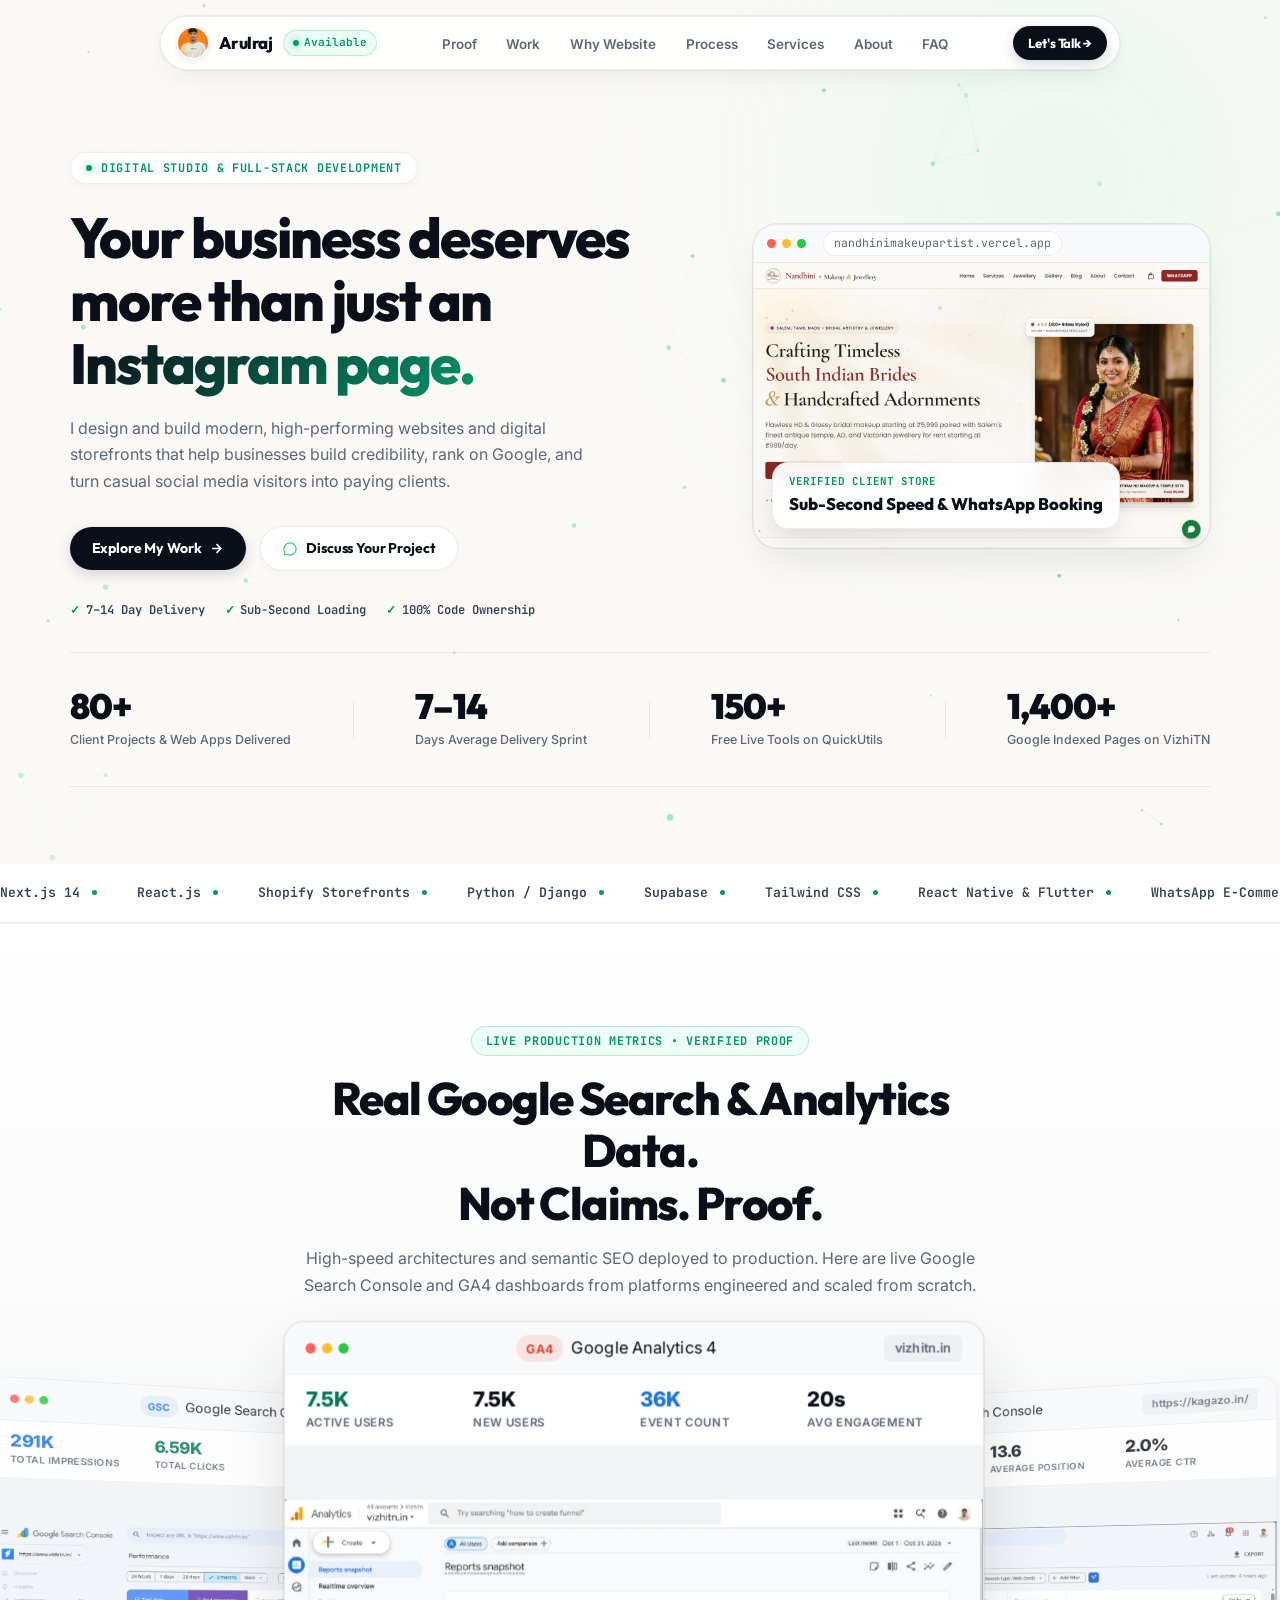
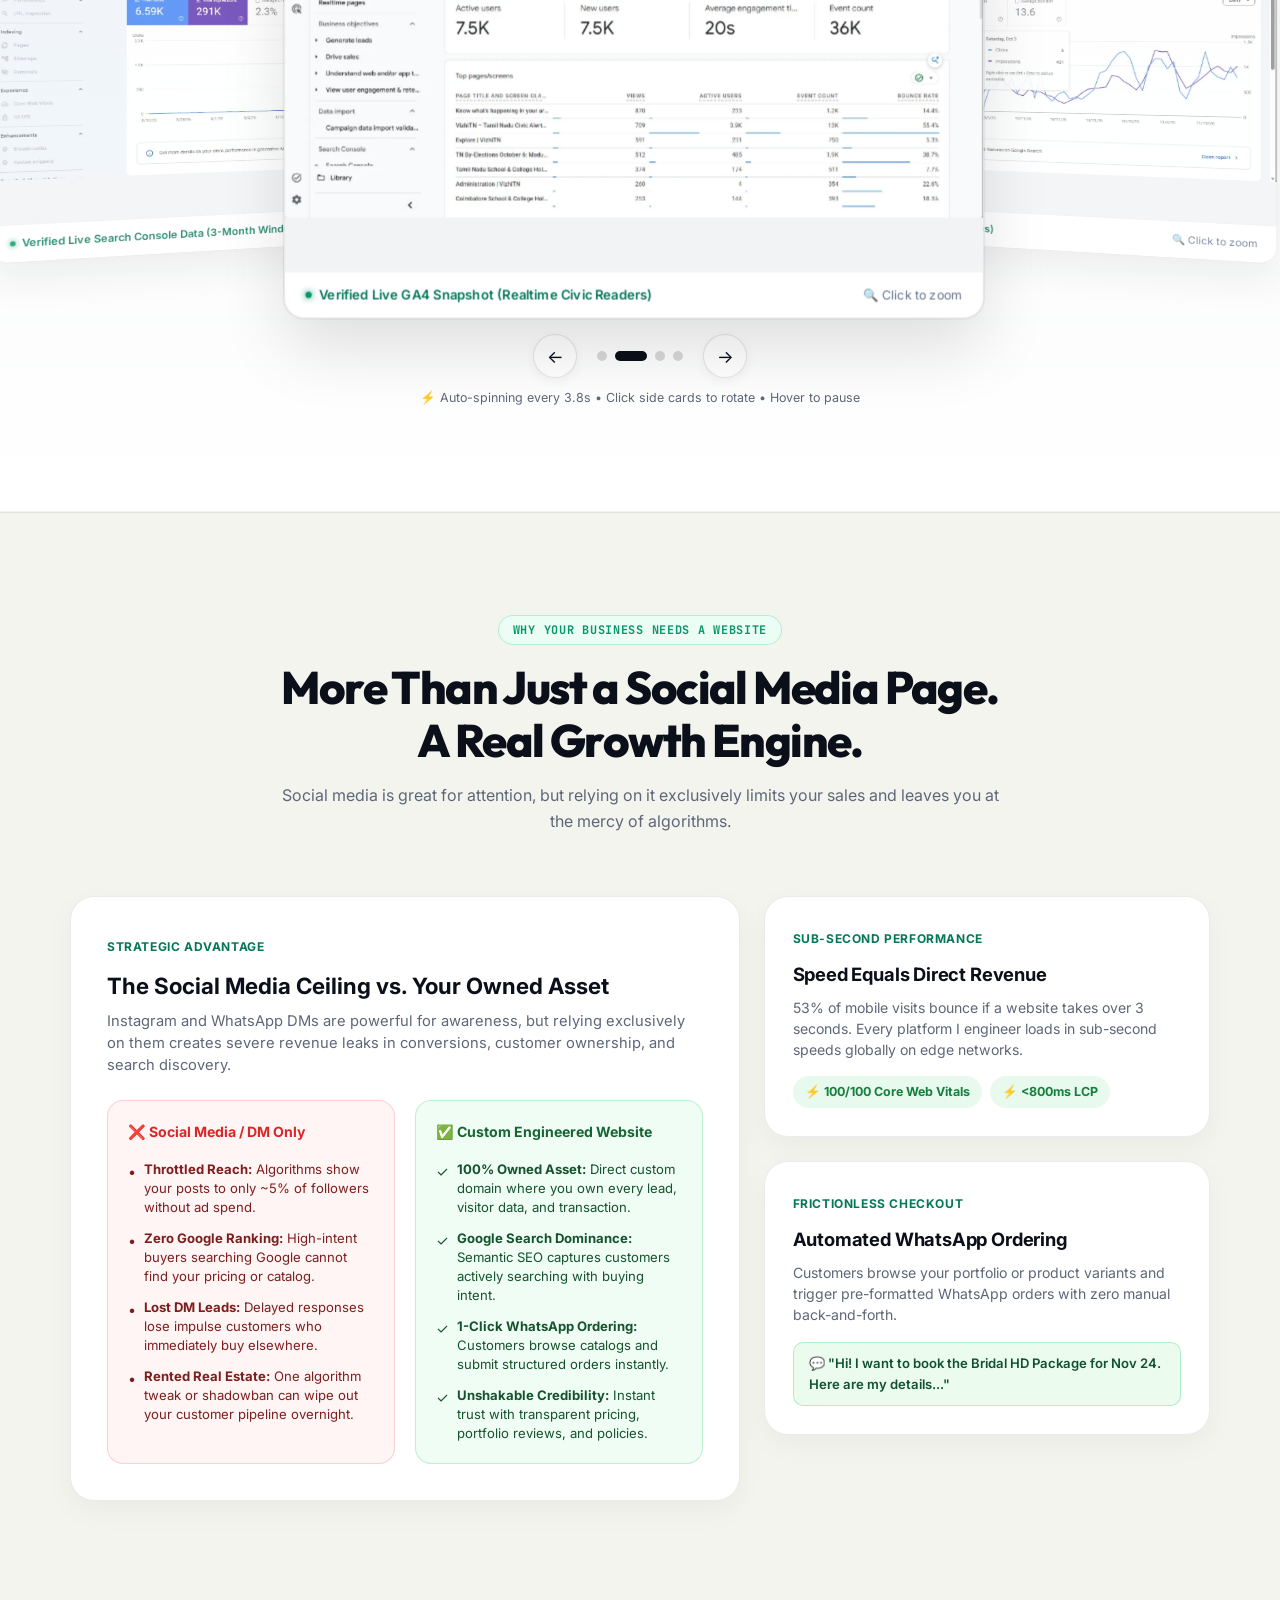
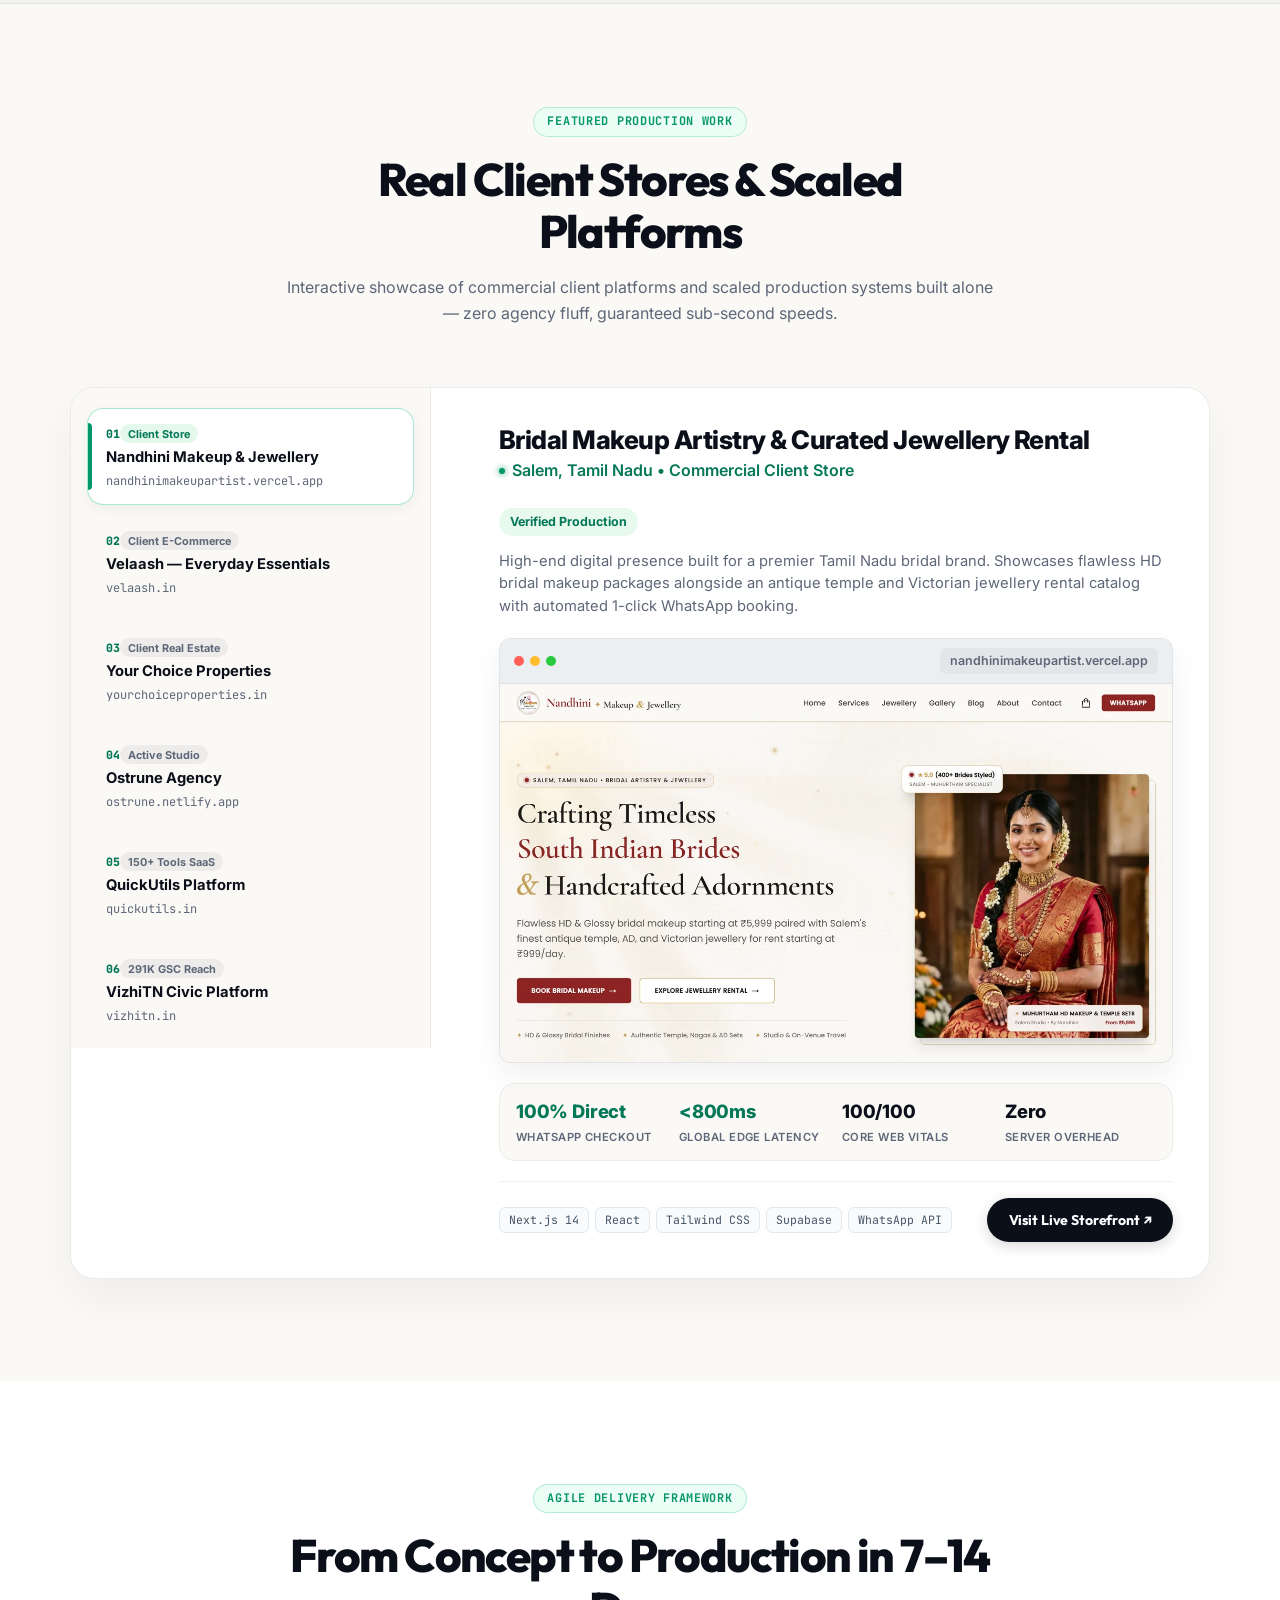
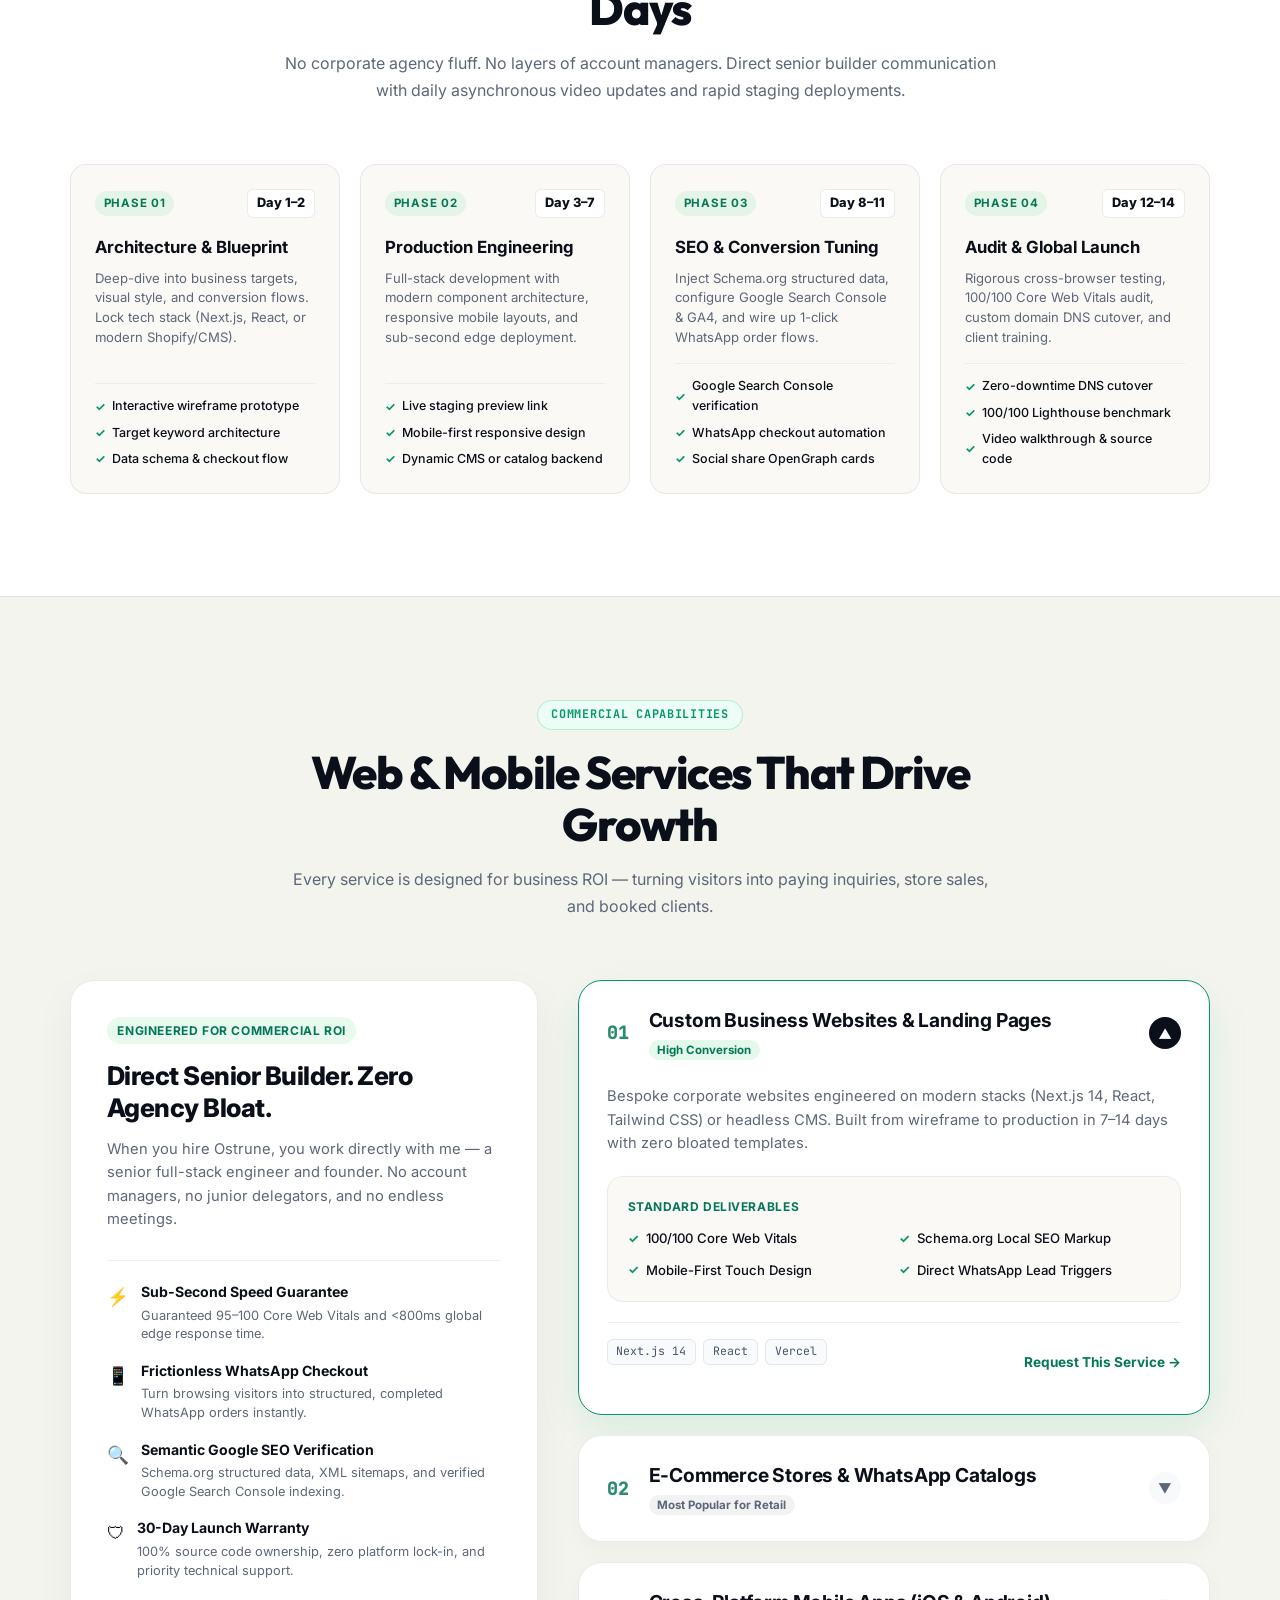
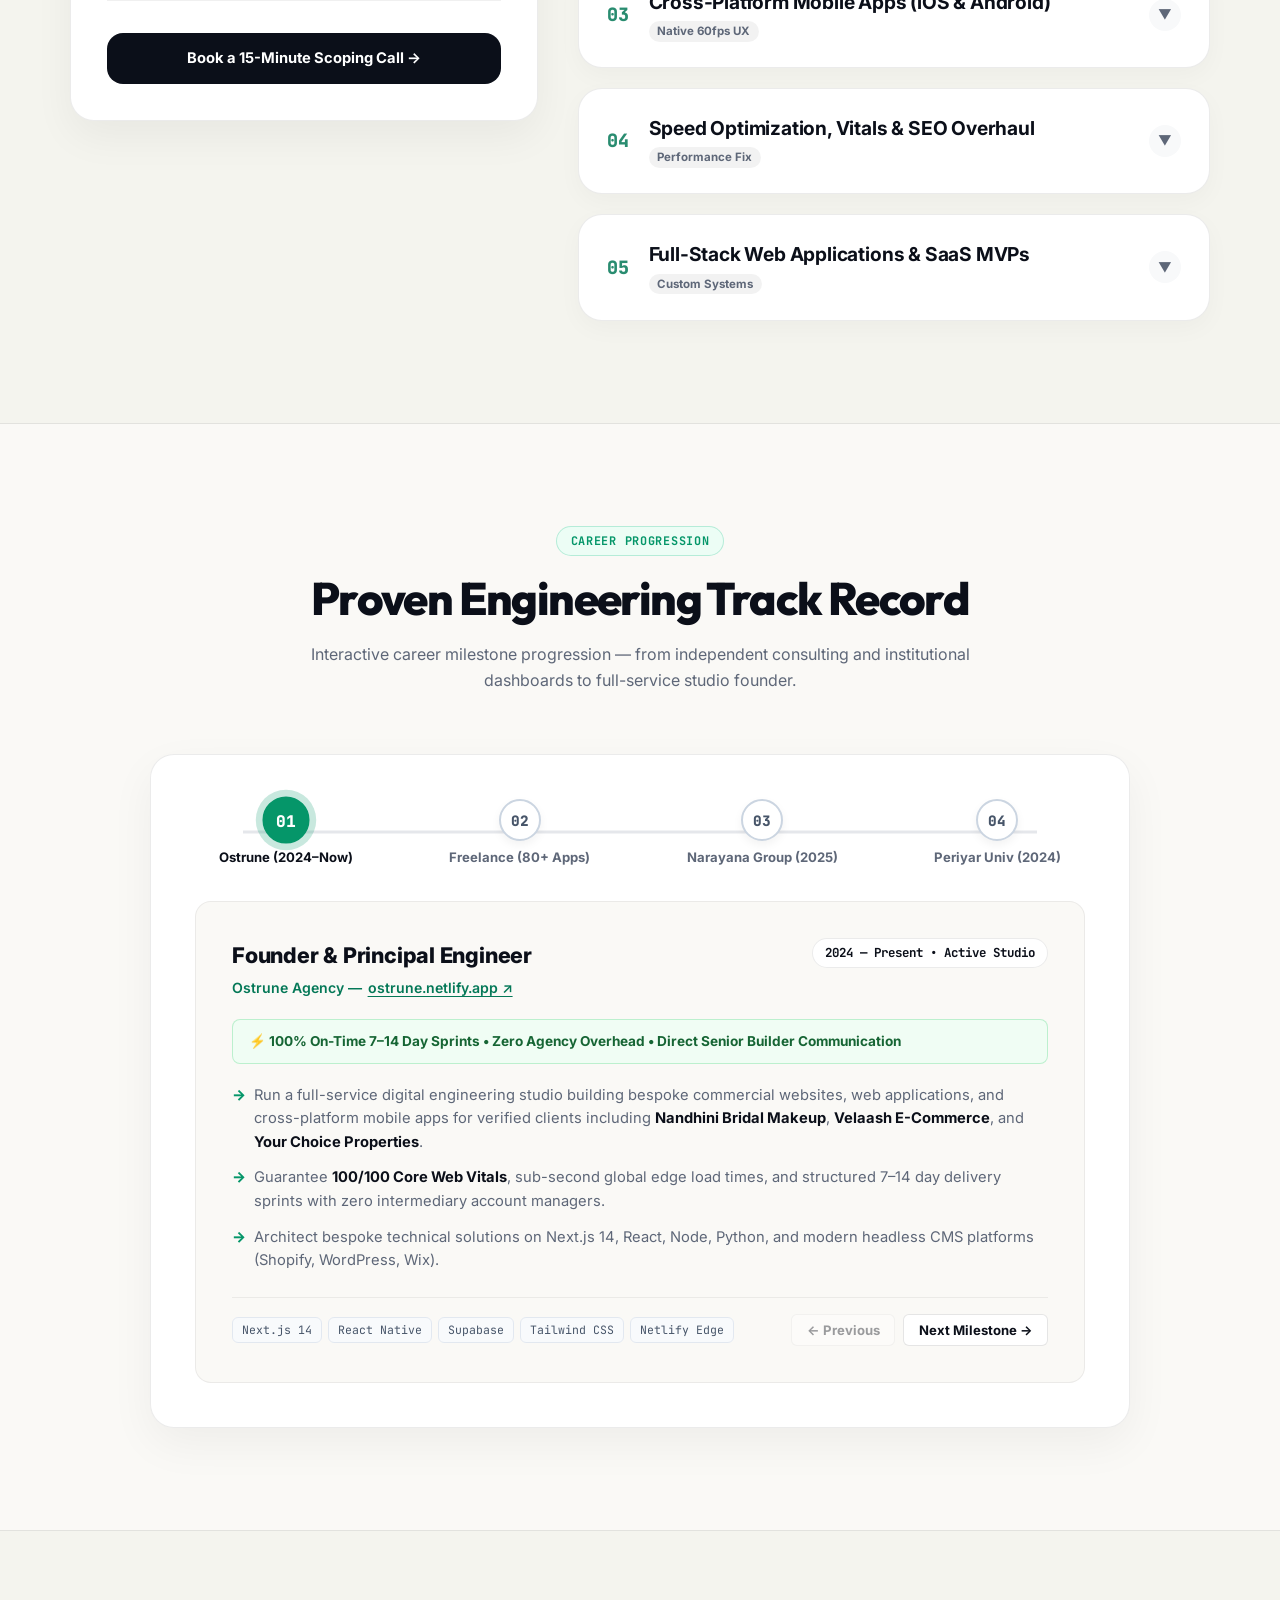
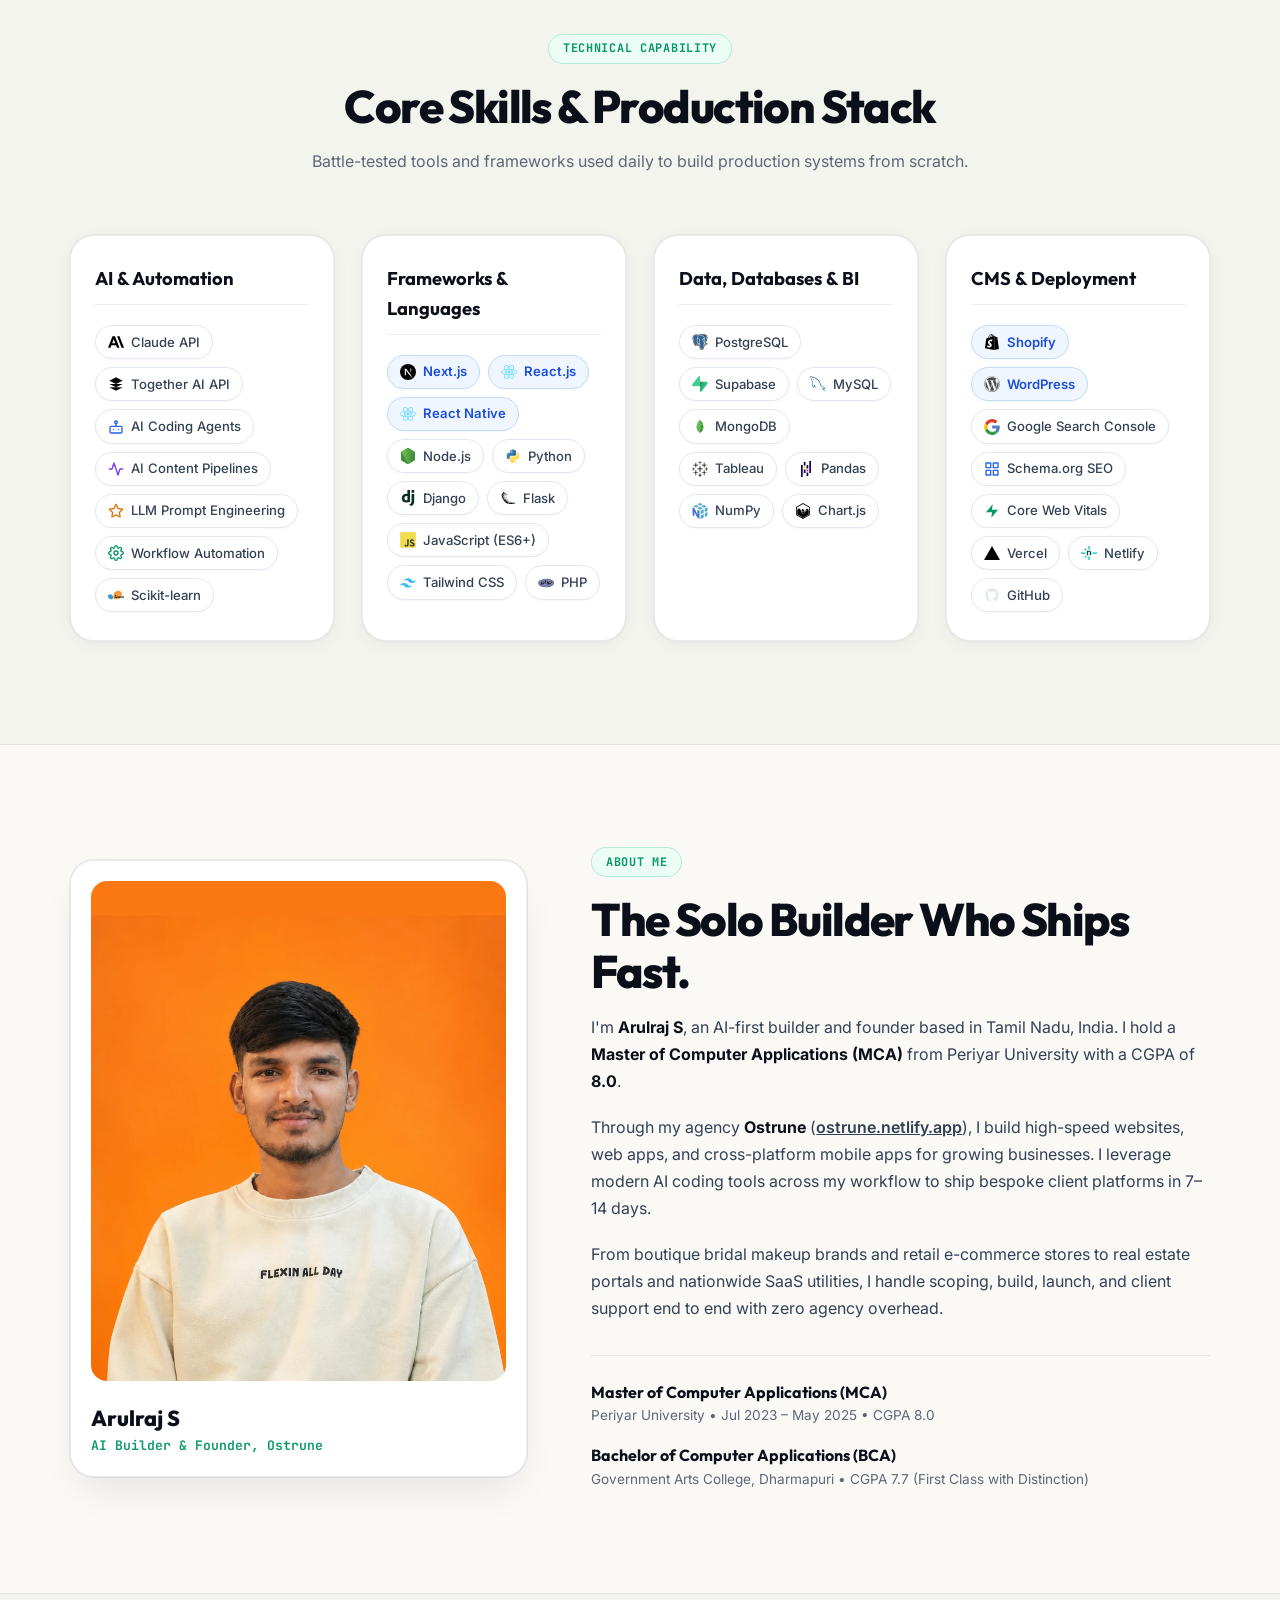
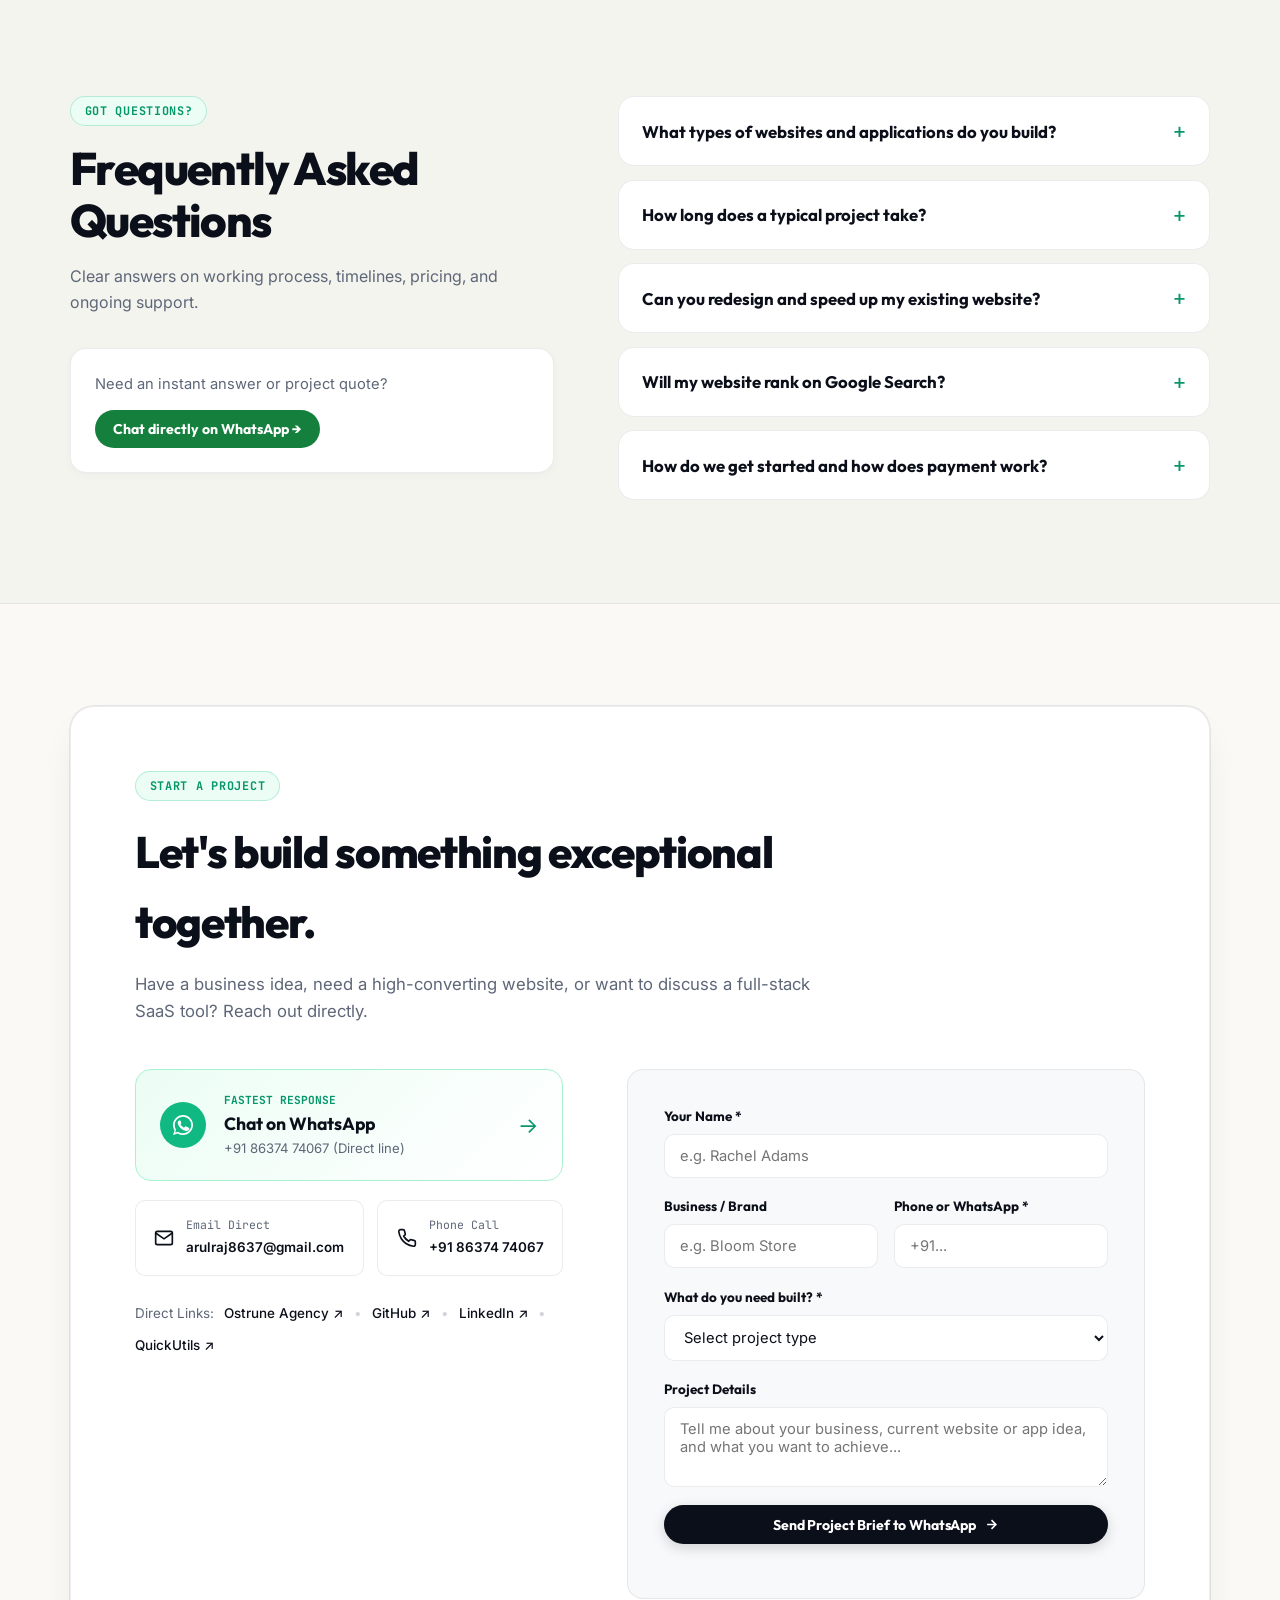
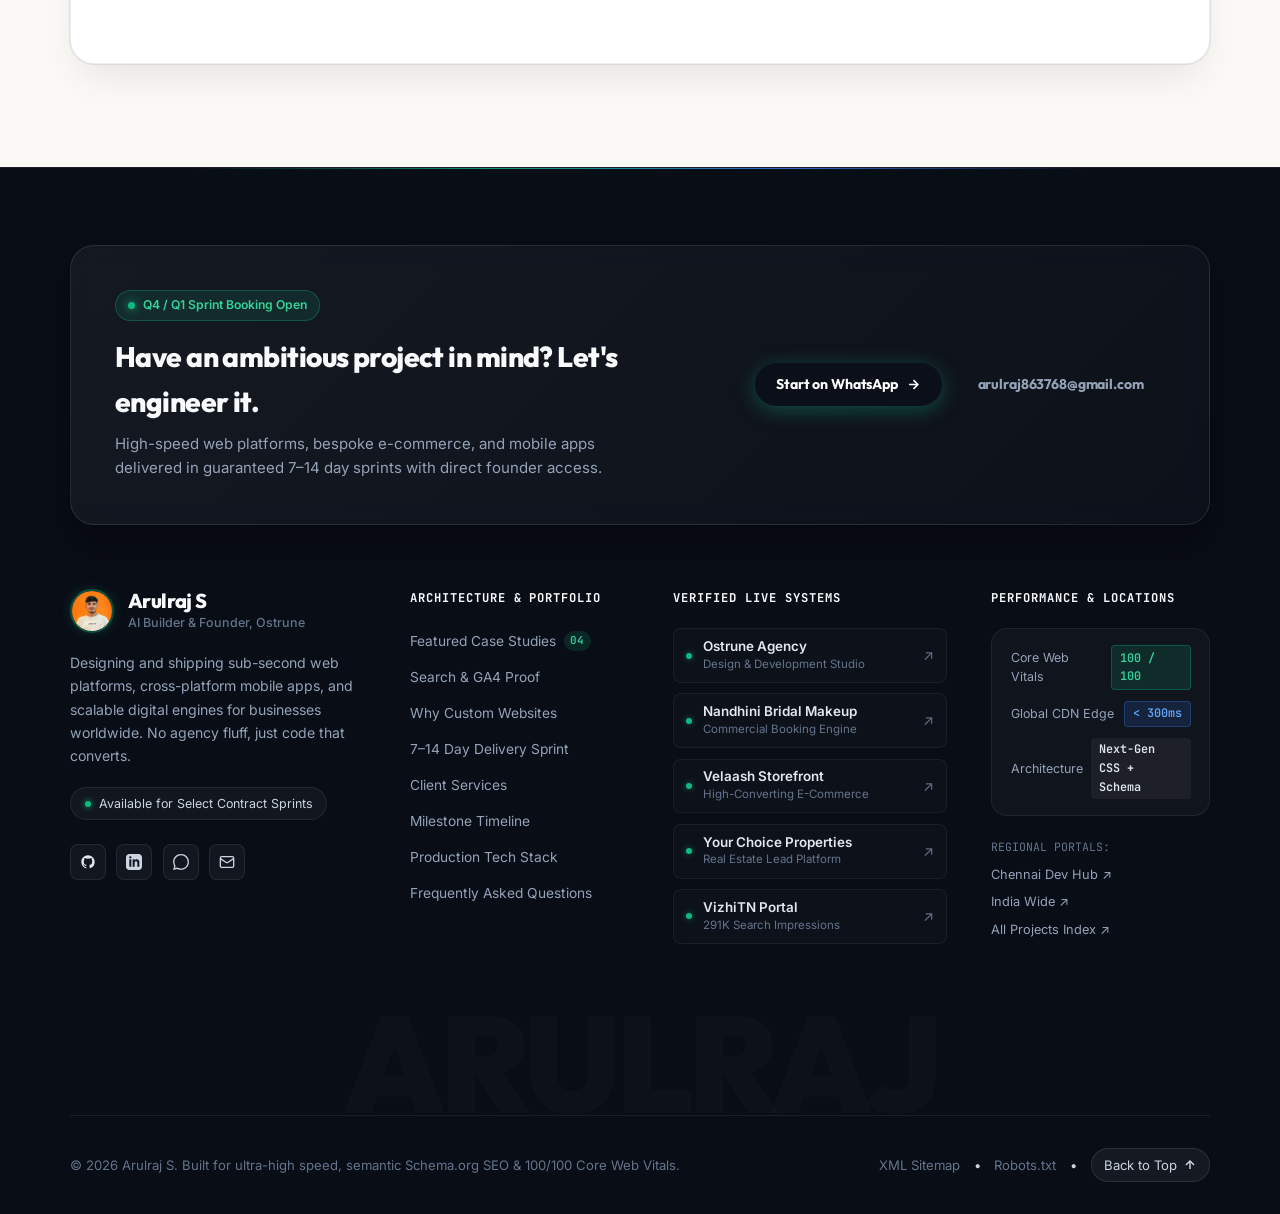
==== commit c9f3adfa: "feat: redesign footer into ultra-premium dark studio system with sprint CTA and architecture matrix" ====
--- a/index.html
+++ b/index.html
@@ -1885,48 +1885,191 @@
     </main>
 
     <!-- Studio Footer -->
-    <footer class="studio-footer">
-        <div class="container footer-content">
-            <div class="footer-left">
-                <span class="footer-brand-title">Arulraj S</span>
+    <!-- Ultra Premium Studio Footer -->
+<footer class="studio-footer" id="footer">
+    <!-- Subtle top ambient light line -->
+    <div class="footer-top-glow" aria-hidden="true"></div>
+
+    <div class="container footer-inner">
+        <!-- Callout Banner inside Footer: "Have an ambitious project in mind?" -->
+        <div class="footer-cta-card">
+            <div class="footer-cta-content">
+                <div class="footer-cta-badge">
+                    <span class="pulsing-dot-green"></span>
+                    <span>Q4 / Q1 Sprint Booking Open</span>
+                </div>
+                <h3 class="footer-cta-title">Have an ambitious project in mind? Let's engineer it.</h3>
+                <p class="footer-cta-desc">High-speed web platforms, bespoke e-commerce, and mobile apps delivered in guaranteed 7–14 day sprints with direct founder access.</p>
+            </div>
+            <div class="footer-cta-actions">
+                <a href="https://wa.me/918637683935?text=Hi%20Arulraj,%20I'd%20like%20to%20discuss%20a%20project." target="_blank" rel="noopener" class="btn btn-primary footer-btn-glow">
+                    Start on WhatsApp
+                    <svg width="15" height="15" viewBox="0 0 24 24" fill="none" stroke="currentColor" stroke-width="2.5"><path d="M5 12h14M12 5l7 7-7 7"/></svg>
+                </a>
+                <a href="mailto:arulraj863768@gmail.com" class="btn btn-secondary">
+                    arulraj863768@gmail.com
+                </a>
+            </div>
+        </div>
+
+        <!-- 4-Column Grid Layout -->
+        <div class="footer-grid">
+            <!-- Col 1: Brand & Identity -->
+            <div class="footer-col-brand">
+                <div class="footer-brand-header">
+                    <img src="img/arulraj_portrait.webp" alt="Arulraj S" class="footer-avatar" width="44" height="44" loading="lazy">
+                    <div>
+                        <span class="footer-brand-title">Arulraj S</span>
+                        <span class="footer-brand-tagline">AI Builder & Founder, Ostrune</span>
+                    </div>
+                </div>
                 <p class="footer-desc">
-                    Independent web developer & founder of Ostrune. Shipping production web tools, mobile apps, e-commerce stores, and high-performance websites for businesses worldwide.
+                    Designing and shipping sub-second web platforms, cross-platform mobile apps, and scalable digital engines for businesses worldwide. No agency fluff, just code that converts.
                 </p>
-            </div>
-            <div class="footer-links-col">
-                <span class="col-title">Navigation</span>
-                <ul>
-                    <li><a href="#work">Featured Work</a></li>
-                    <li><a href="#why-website">Why Website</a></li>
-                    <li><a href="https://ostrune.netlify.app/" target="_blank" rel="noopener">Ostrune Agency</a></li>
-                    <li><a href="#services">Client Services</a></li>
-                    <li><a href="#experience">Experience</a></li>
-                    <li><a href="web-developer-chennai/">Chennai Services</a></li>
+                <div class="footer-status-pill">
+                    <span class="status-indicator-green"></span>
+                    <span>Available for Select Contract Sprints</span>
+                </div>
+                <!-- Social links with icons -->
+                <div class="footer-social-row">
+                    <a href="https://github.com/Arulraj2001" target="_blank" rel="noopener" aria-label="GitHub Profile" class="footer-social-btn">
+                        <img src="img/icons/github.svg" alt="GitHub" width="16" height="16">
+                    </a>
+                    <a href="https://linkedin.com/in/arulraj86" target="_blank" rel="noopener" aria-label="LinkedIn Profile" class="footer-social-btn">
+                        <svg width="16" height="16" viewBox="0 0 24 24" fill="currentColor"><path d="M19 0h-14c-2.761 0-5 2.239-5 5v14c0 2.761 2.239 5 5 5h14c2.762 0 5-2.239 5-5v-14c0-2.761-2.238-5-5-5zm-11 19h-3v-11h3v11zm-1.5-12.268c-.966 0-1.75-.79-1.75-1.764s.784-1.764 1.75-1.764 1.75.79 1.75 1.764-.783 1.764-1.75 1.764zm13.5 12.268h-3v-5.604c0-3.368-4-3.113-4 0v5.604h-3v-11h3v1.765c1.396-2.586 7-2.777 7 2.476v6.759z"/></svg>
+                    </a>
+                    <a href="https://wa.me/918637683935" target="_blank" rel="noopener" aria-label="WhatsApp Contact" class="footer-social-btn">
+                        <svg width="16" height="16" viewBox="0 0 24 24" fill="currentColor"><path d="M.057 24l1.687-6.163c-1.041-1.804-1.588-3.849-1.587-5.946.003-6.556 5.338-11.891 11.893-11.891 3.181.001 6.167 1.24 8.413 3.488 2.245 2.248 3.481 5.236 3.48 8.414-.003 6.557-5.338 11.892-11.893 11.892-1.99-.001-3.951-.5-5.688-1.448l-6.305 1.654zm6.597-3.807c1.676.995 3.276 1.591 5.392 1.592 5.448 0 9.886-4.434 9.889-9.885.002-5.462-4.415-9.89-9.881-9.892-5.452 0-9.887 4.434-9.889 9.884-.001 2.225.651 3.891 1.746 5.634l-.999 3.648 3.742-.981z"/></svg>
+                    </a>
+                    <a href="mailto:arulraj863768@gmail.com" aria-label="Email" class="footer-social-btn">
+                        <svg width="16" height="16" viewBox="0 0 24 24" fill="none" stroke="currentColor" stroke-width="2"><rect width="20" height="16" x="2" y="4" rx="2"/><path d="m22 7-8.97 5.7a1.94 1.94 0 0 1-2.06 0L2 7"/></svg>
+                    </a>
+                </div>
+            </div>
+
+            <!-- Col 2: Navigation & Sections -->
+            <div class="footer-col-nav">
+                <span class="footer-col-heading">Architecture & Portfolio</span>
+                <ul class="footer-link-list">
+                    <li><a href="#work" class="footer-link">Featured Case Studies <span class="footer-link-pill">04</span></a></li>
+                    <li><a href="#proof" class="footer-link">Search & GA4 Proof</a></li>
+                    <li><a href="#why-website" class="footer-link">Why Custom Websites</a></li>
+                    <li><a href="#process" class="footer-link">7–14 Day Delivery Sprint</a></li>
+                    <li><a href="#services" class="footer-link">Client Services</a></li>
+                    <li><a href="#experience" class="footer-link">Milestone Timeline</a></li>
+                    <li><a href="#skills" class="footer-link">Production Tech Stack</a></li>
+                    <li><a href="#faq" class="footer-link">Frequently Asked Questions</a></li>
                 </ul>
             </div>
-            <div class="footer-links-col">
-                <span class="col-title">Verified Live Systems</span>
-                <ul>
-                    <li><a href="https://nandhinimakeupartist.vercel.app/" target="_blank" rel="noopener">Nandhini Makeup ↗</a></li>
-                    <li><a href="https://velaash.in/" target="_blank" rel="noopener">Velaash Storefront ↗</a></li>
-                    <li><a href="https://yourchoiceproperties.in/" target="_blank" rel="noopener">Your Choice Properties ↗</a></li>
-                    <li><a href="https://ostrune.netlify.app/" target="_blank" rel="noopener">Ostrune Agency ↗</a></li>
-                    <li><a href="https://quickutils.page" target="_blank" rel="noopener">QuickUtils SaaS ↗</a></li>
-                    <li><a href="https://vizhitn.in" target="_blank" rel="noopener">VizhiTN Platform ↗</a></li>
-                    <li><a href="https://kagazo.in" target="_blank" rel="noopener">Kagazo Suite ↗</a></li>
+
+            <!-- Col 3: Live Production Platforms -->
+            <div class="footer-col-live">
+                <span class="footer-col-heading">Verified Live Systems</span>
+                <ul class="footer-link-list">
+                    <li>
+                        <a href="https://ostrune.netlify.app/" target="_blank" rel="noopener" class="footer-live-link">
+                            <span class="live-status-dot"></span>
+                            <div class="live-link-info">
+                                <span class="live-name">Ostrune Agency</span>
+                                <span class="live-sub">Design & Development Studio</span>
+                            </div>
+                            <span class="live-arrow">↗</span>
+                        </a>
+                    </li>
+                    <li>
+                        <a href="https://nandhinimakeupartist.vercel.app/" target="_blank" rel="noopener" class="footer-live-link">
+                            <span class="live-status-dot"></span>
+                            <div class="live-link-info">
+                                <span class="live-name">Nandhini Bridal Makeup</span>
+                                <span class="live-sub">Commercial Booking Engine</span>
+                            </div>
+                            <span class="live-arrow">↗</span>
+                        </a>
+                    </li>
+                    <li>
+                        <a href="https://velaash.in/" target="_blank" rel="noopener" class="footer-live-link">
+                            <span class="live-status-dot"></span>
+                            <div class="live-link-info">
+                                <span class="live-name">Velaash Storefront</span>
+                                <span class="live-sub">High-Converting E-Commerce</span>
+                            </div>
+                            <span class="live-arrow">↗</span>
+                        </a>
+                    </li>
+                    <li>
+                        <a href="https://yourchoiceproperties.in/" target="_blank" rel="noopener" class="footer-live-link">
+                            <span class="live-status-dot"></span>
+                            <div class="live-link-info">
+                                <span class="live-name">Your Choice Properties</span>
+                                <span class="live-sub">Real Estate Lead Platform</span>
+                            </div>
+                            <span class="live-arrow">↗</span>
+                        </a>
+                    </li>
+                    <li>
+                        <a href="https://vizhitn.in" target="_blank" rel="noopener" class="footer-live-link">
+                            <span class="live-status-dot"></span>
+                            <div class="live-link-info">
+                                <span class="live-name">VizhiTN Portal</span>
+                                <span class="live-sub">291K Search Impressions</span>
+                            </div>
+                            <span class="live-arrow">↗</span>
+                        </a>
+                    </li>
                 </ul>
             </div>
+
+            <!-- Col 4: Studio Engineering Specs & Local Hub -->
+            <div class="footer-col-specs">
+                <span class="footer-col-heading">Performance & Locations</span>
+                <div class="spec-card-mini">
+                    <div class="spec-metric-row">
+                        <span class="spec-label">Core Web Vitals</span>
+                        <span class="spec-val-badge spec-green">100 / 100</span>
+                    </div>
+                    <div class="spec-metric-row">
+                        <span class="spec-label">Global CDN Edge</span>
+                        <span class="spec-val-badge spec-blue">&lt; 300ms</span>
+                    </div>
+                    <div class="spec-metric-row">
+                        <span class="spec-label">Architecture</span>
+                        <span class="spec-val-badge">Next-Gen CSS + Schema</span>
+                    </div>
+                </div>
+
+                <div class="footer-local-hubs">
+                    <span class="hubs-label">Regional Portals:</span>
+                    <div class="hubs-pills">
+                        <a href="web-developer-chennai/" class="hub-pill">Chennai Dev Hub ↗</a>
+                        <a href="web-developer-india/" class="hub-pill">India Wide ↗</a>
+                        <a href="projects/" class="hub-pill">All Projects Index ↗</a>
+                    </div>
+                </div>
+            </div>
         </div>
 
-        <div class="container footer-bottom-bar">
-            <p>&copy; 2026 Arulraj S. All rights reserved. Built with Next-gen CSS, Schema.org SEO & Core Web Vitals optimization.</p>
-            <div class="footer-sub-actions">
-                <a href="sitemap.xml">XML Sitemap</a>
+        <!-- Big Minimal Watermark Accent: "ARULRAJ" -->
+        <div class="footer-watermark" aria-hidden="true">ARULRAJ</div>
+
+        <!-- Bottom Credit and Utility Bar -->
+        <div class="footer-bottom-bar">
+            <div class="footer-bottom-left">
+                <p>&copy; 2026 Arulraj S. Built for ultra-high speed, semantic Schema.org SEO & 100/100 Core Web Vitals.</p>
+            </div>
+            <div class="footer-bottom-right">
+                <a href="sitemap.xml" class="footer-sub-link">XML Sitemap</a>
                 <span class="dot-sep">•</span>
-                <a href="#hero">Back to Top ↑</a>
+                <a href="robots.txt" class="footer-sub-link">Robots.txt</a>
+                <span class="dot-sep">•</span>
+                <a href="#hero" class="footer-back-to-top">
+                    <span>Back to Top</span>
+                    <svg width="14" height="14" viewBox="0 0 24 24" fill="none" stroke="currentColor" stroke-width="2.5"><path d="M12 19V5M5 12l7-7 7 7"/></svg>
+                </a>
             </div>
         </div>
-    </footer>
+    </div>
+</footer>
+
 
     <!-- Script -->
     <script src="script.js"></script>
--- a/style.css
+++ b/style.css
@@ -1843,92 +1843,470 @@
     color: var(--color-emerald);
 }
 
+
 /* ==========================================================================
-   Studio Footer
+   Ultra-Premium Studio Footer System
    ========================================================================== */
 .studio-footer {
-    background-color: #FFFFFF;
-    border-top: 1px solid var(--color-border);
-    padding: 4.5rem 0 2rem;
+    background: #090D16;
+    color: #94A3B8;
     position: relative;
-    z-index: 1;
-}
-
-.footer-content {
+    padding: clamp(3.5rem, 6vw, 5.5rem) 0 2rem;
+    overflow: hidden;
+    border-top: 1px solid rgba(255, 255, 255, 0.08);
+}
+
+.footer-top-glow {
+    position: absolute;
+    top: 0;
+    left: 15%;
+    right: 15%;
+    height: 1px;
+    background: linear-gradient(90deg, transparent, rgba(16, 185, 129, 0.8), rgba(59, 130, 246, 0.8), transparent);
+    box-shadow: 0 0 25px rgba(16, 185, 129, 0.4);
+}
+
+.footer-inner {
+    position: relative;
+    z-index: 2;
+}
+
+/* Callout Banner Inside Footer */
+.footer-cta-card {
+    background: linear-gradient(135deg, rgba(255, 255, 255, 0.05) 0%, rgba(255, 255, 255, 0.02) 100%);
+    border: 1px solid rgba(255, 255, 255, 0.1);
+    border-radius: var(--radius-lg);
+    padding: clamp(1.75rem, 3.5vw, 2.75rem);
+    display: flex;
+    align-items: center;
+    justify-content: space-between;
+    gap: 2rem;
+    margin-bottom: clamp(3rem, 5vw, 4.5rem);
+    backdrop-filter: blur(12px);
+    box-shadow: 0 20px 40px rgba(0, 0, 0, 0.35);
+}
+
+.footer-cta-badge {
+    display: inline-flex;
+    align-items: center;
+    gap: 0.5rem;
+    padding: 0.3rem 0.75rem;
+    background: rgba(16, 185, 129, 0.12);
+    border: 1px solid rgba(16, 185, 129, 0.3);
+    border-radius: var(--radius-full);
+    font-size: 0.76rem;
+    font-weight: 600;
+    color: #34D399;
+    margin-bottom: 0.85rem;
+}
+
+.pulsing-dot-green {
+    width: 7px;
+    height: 7px;
+    border-radius: 50%;
+    background: #10B981;
+    box-shadow: 0 0 8px #10B981;
+    animation: pulseDot 2s infinite ease-in-out;
+}
+
+.footer-cta-title {
+    font-family: var(--font-heading);
+    font-size: clamp(1.35rem, 2.2vw, 1.85rem);
+    font-weight: 800;
+    color: #F8FAFC;
+    letter-spacing: -0.02em;
+    margin-bottom: 0.45rem;
+}
+
+.footer-cta-desc {
+    font-size: 0.94rem;
+    color: #94A3B8;
+    max-width: 58ch;
+    line-height: 1.6;
+}
+
+.footer-cta-actions {
+    display: flex;
+    align-items: center;
+    gap: 0.85rem;
+    flex-shrink: 0;
+}
+
+.footer-btn-glow {
+    box-shadow: 0 4px 20px rgba(16, 185, 129, 0.35);
+}
+
+/* 4-Column Grid */
+.footer-grid {
     display: grid;
-    grid-template-columns: 1.6fr 1fr 1fr;
-    gap: 3rem;
-    margin-bottom: 3.5rem;
+    grid-template-columns: 1.35fr 1fr 1.25fr 1fr;
+    gap: clamp(1.75rem, 3.5vw, 3rem);
+    margin-bottom: clamp(2.5rem, 4vw, 4rem);
+}
+
+.footer-brand-header {
+    display: flex;
+    align-items: center;
+    gap: 0.85rem;
+    margin-bottom: 1.15rem;
+}
+
+.footer-avatar {
+    width: 44px;
+    height: 44px;
+    border-radius: 50%;
+    object-fit: cover;
+    border: 2px solid rgba(16, 185, 129, 0.4);
+    box-shadow: 0 0 12px rgba(16, 185, 129, 0.2);
 }
 
 .footer-brand-title {
     font-family: var(--font-heading);
-    font-size: 1.35rem;
+    font-size: 1.25rem;
     font-weight: 800;
-    color: var(--color-text-primary);
+    color: #F8FAFC;
     letter-spacing: -0.02em;
     display: block;
-    margin-bottom: 0.75rem;
+    line-height: 1.2;
+}
+
+.footer-brand-tagline {
+    font-size: 0.78rem;
+    color: #64748B;
+    font-weight: 500;
+    display: block;
 }
 
 .footer-desc {
-    font-size: 0.92rem;
-    color: var(--color-text-muted);
+    font-size: 0.88rem;
+    color: #94A3B8;
     line-height: 1.65;
-    max-width: 44ch;
-}
-
-.footer-links-col {
-    display: flex;
-    flex-direction: column;
-}
-
-.col-title {
+    margin-bottom: 1.25rem;
+}
+
+.footer-status-pill {
+    display: inline-flex;
+    align-items: center;
+    gap: 0.5rem;
+    padding: 0.35rem 0.85rem;
+    border-radius: var(--radius-full);
+    background: rgba(255, 255, 255, 0.04);
+    border: 1px solid rgba(255, 255, 255, 0.08);
+    font-size: 0.78rem;
+    color: #CBD5E1;
+    margin-bottom: 1.5rem;
+}
+
+.status-indicator-green {
+    width: 6px;
+    height: 6px;
+    border-radius: 50%;
+    background: #10B981;
+    box-shadow: 0 0 6px #10B981;
+}
+
+.footer-social-row {
+    display: flex;
+    align-items: center;
+    gap: 0.65rem;
+}
+
+.footer-social-btn {
+    display: inline-flex;
+    align-items: center;
+    justify-content: center;
+    width: 36px;
+    height: 36px;
+    border-radius: 8px;
+    background: rgba(255, 255, 255, 0.04);
+    border: 1px solid rgba(255, 255, 255, 0.08);
+    color: #CBD5E1;
+    transition: all 0.2s ease;
+}
+
+.footer-social-btn:hover {
+    background: rgba(255, 255, 255, 0.1);
+    color: #FFFFFF;
+    border-color: rgba(255, 255, 255, 0.2);
+    transform: translateY(-2px);
+}
+
+.footer-col-heading {
     font-family: var(--font-mono);
+    font-size: 0.76rem;
+    font-weight: 700;
+    letter-spacing: 0.08em;
+    text-transform: uppercase;
+    color: #F8FAFC;
+    margin-bottom: 1.25rem;
+    display: block;
+}
+
+.footer-link-list {
+    display: flex;
+    flex-direction: column;
+    gap: 0.65rem;
+    list-style: none;
+    padding: 0;
+    margin: 0;
+}
+
+.footer-link {
+    font-size: 0.86rem;
+    color: #94A3B8;
+    display: inline-flex;
+    align-items: center;
+    gap: 0.5rem;
+    transition: all 0.2s ease;
+    text-decoration: none;
+}
+
+.footer-link:hover {
+    color: #34D399;
+    transform: translateX(3px);
+}
+
+.footer-link-pill {
+    font-family: var(--font-mono);
+    font-size: 0.68rem;
+    font-weight: 600;
+    padding: 0.1rem 0.4rem;
+    border-radius: var(--radius-full);
+    background: rgba(16, 185, 129, 0.15);
+    color: #34D399;
+}
+
+/* Verified Live Systems Link Row */
+.footer-live-link {
+    display: flex;
+    align-items: center;
+    gap: 0.65rem;
+    padding: 0.55rem 0.75rem;
+    border-radius: 8px;
+    background: rgba(255, 255, 255, 0.02);
+    border: 1px solid rgba(255, 255, 255, 0.05);
+    text-decoration: none;
+    transition: all 0.2s ease;
+}
+
+.footer-live-link:hover {
+    background: rgba(255, 255, 255, 0.06);
+    border-color: rgba(16, 185, 129, 0.3);
+    transform: translateX(3px);
+}
+
+.live-status-dot {
+    width: 6px;
+    height: 6px;
+    border-radius: 50%;
+    background: #10B981;
+    box-shadow: 0 0 6px rgba(16, 185, 129, 0.6);
+    flex-shrink: 0;
+}
+
+.live-link-info {
+    display: flex;
+    flex-direction: column;
+    flex-grow: 1;
+}
+
+.live-name {
+    font-size: 0.84rem;
+    font-weight: 600;
+    color: #E2E8F0;
+    line-height: 1.25;
+}
+
+.live-sub {
+    font-size: 0.72rem;
+    color: #64748B;
+}
+
+.live-arrow {
+    font-size: 0.88rem;
+    color: #64748B;
+    transition: color 0.2s ease;
+}
+
+.footer-live-link:hover .live-arrow {
+    color: #34D399;
+}
+
+/* Col 4 Mini Spec Card */
+.spec-card-mini {
+    background: rgba(255, 255, 255, 0.03);
+    border: 1px solid rgba(255, 255, 255, 0.07);
+    border-radius: var(--radius-md);
+    padding: 1rem 1.15rem;
+    display: flex;
+    flex-direction: column;
+    gap: 0.7rem;
+    margin-bottom: 1.35rem;
+}
+
+.spec-metric-row {
+    display: flex;
+    align-items: center;
+    justify-content: space-between;
+    gap: 0.5rem;
+}
+
+.spec-label {
     font-size: 0.78rem;
-    font-weight: 700;
+    color: #94A3B8;
+}
+
+.spec-val-badge {
+    font-family: var(--font-mono);
+    font-size: 0.74rem;
+    font-weight: 600;
+    padding: 0.15rem 0.5rem;
+    border-radius: 4px;
+    background: rgba(255, 255, 255, 0.05);
+    color: #E2E8F0;
+}
+
+.spec-val-badge.spec-green {
+    background: rgba(16, 185, 129, 0.15);
+    color: #34D399;
+    border: 1px solid rgba(16, 185, 129, 0.3);
+}
+
+.spec-val-badge.spec-blue {
+    background: rgba(59, 130, 246, 0.15);
+    color: #60A5FA;
+    border: 1px solid rgba(59, 130, 246, 0.3);
+}
+
+.footer-local-hubs {
+    display: flex;
+    flex-direction: column;
+    gap: 0.5rem;
+}
+
+.hubs-label {
+    font-family: var(--font-mono);
+    font-size: 0.72rem;
+    color: #64748B;
     text-transform: uppercase;
-    color: var(--color-text-primary);
-    margin-bottom: 1.15rem;
-    letter-spacing: 0.05em;
-}
-
-.footer-links-col ul {
-    display: flex;
-    flex-direction: column;
-    gap: 0.65rem;
-}
-
-.footer-links-col a {
-    font-size: 0.88rem;
-    color: var(--color-text-muted);
-}
-
-.footer-links-col a:hover {
-    color: var(--color-emerald);
-}
-
+}
+
+.hubs-pills {
+    display: flex;
+    flex-direction: column;
+    gap: 0.45rem;
+}
+
+.hub-pill {
+    font-size: 0.8rem;
+    color: #94A3B8;
+    text-decoration: none;
+    transition: color 0.2s ease;
+}
+
+.hub-pill:hover {
+    color: #38BDF8;
+}
+
+/* Watermark Accent */
+.footer-watermark {
+    font-family: var(--font-heading);
+    font-size: clamp(3.5rem, 11vw, 8.5rem);
+    font-weight: 900;
+    letter-spacing: -0.04em;
+    color: rgba(255, 255, 255, 0.018);
+    text-align: center;
+    user-select: none;
+    pointer-events: none;
+    margin-top: 1rem;
+    margin-bottom: -1rem;
+    line-height: 1;
+}
+
+/* Bottom Bar */
 .footer-bottom-bar {
     display: flex;
     align-items: center;
     justify-content: space-between;
     padding-top: 2rem;
-    border-top: 1px solid var(--color-border);
-    font-size: 0.84rem;
-    color: var(--color-text-muted);
+    border-top: 1px solid rgba(255, 255, 255, 0.08);
+    font-size: 0.82rem;
+    color: #64748B;
     flex-wrap: wrap;
-    gap: 1rem;
-}
-
-.footer-sub-actions {
-    display: flex;
-    align-items: center;
-    gap: 0.75rem;
-}
-
-.footer-sub-actions a:hover {
-    color: var(--color-text-primary);
-}
+    gap: 1.25rem;
+}
+
+.footer-bottom-left p {
+    margin: 0;
+    color: #64748B;
+}
+
+.footer-bottom-right {
+    display: flex;
+    align-items: center;
+    gap: 0.85rem;
+}
+
+.footer-sub-link {
+    color: #64748B;
+    text-decoration: none;
+    transition: color 0.2s ease;
+}
+
+.footer-sub-link:hover {
+    color: #CBD5E1;
+}
+
+.footer-back-to-top {
+    display: inline-flex;
+    align-items: center;
+    gap: 0.4rem;
+    color: #CBD5E1;
+    text-decoration: none;
+    padding: 0.35rem 0.75rem;
+    border-radius: var(--radius-full);
+    background: rgba(255, 255, 255, 0.05);
+    border: 1px solid rgba(255, 255, 255, 0.1);
+    transition: all 0.2s ease;
+}
+
+.footer-back-to-top:hover {
+    background: rgba(255, 255, 255, 0.1);
+    color: #FFFFFF;
+    border-color: rgba(255, 255, 255, 0.2);
+    transform: translateY(-2px);
+}
+
+@media (max-width: 1024px) {
+    .footer-cta-card {
+        flex-direction: column;
+        align-items: flex-start;
+    }
+    .footer-grid {
+        grid-template-columns: 1fr 1fr;
+    }
+}
+
+@media (max-width: 640px) {
+    .footer-grid {
+        grid-template-columns: 1fr;
+        gap: 2.25rem;
+    }
+    .footer-cta-actions {
+        width: 100%;
+        flex-direction: column;
+    }
+    .footer-cta-actions .btn {
+        width: 100%;
+        text-align: center;
+        justify-content: center;
+    }
+    .footer-bottom-bar {
+        flex-direction: column;
+        align-items: flex-start;
+    }
+}
+
 
 /* ==========================================================================
    Responsive Adaptations
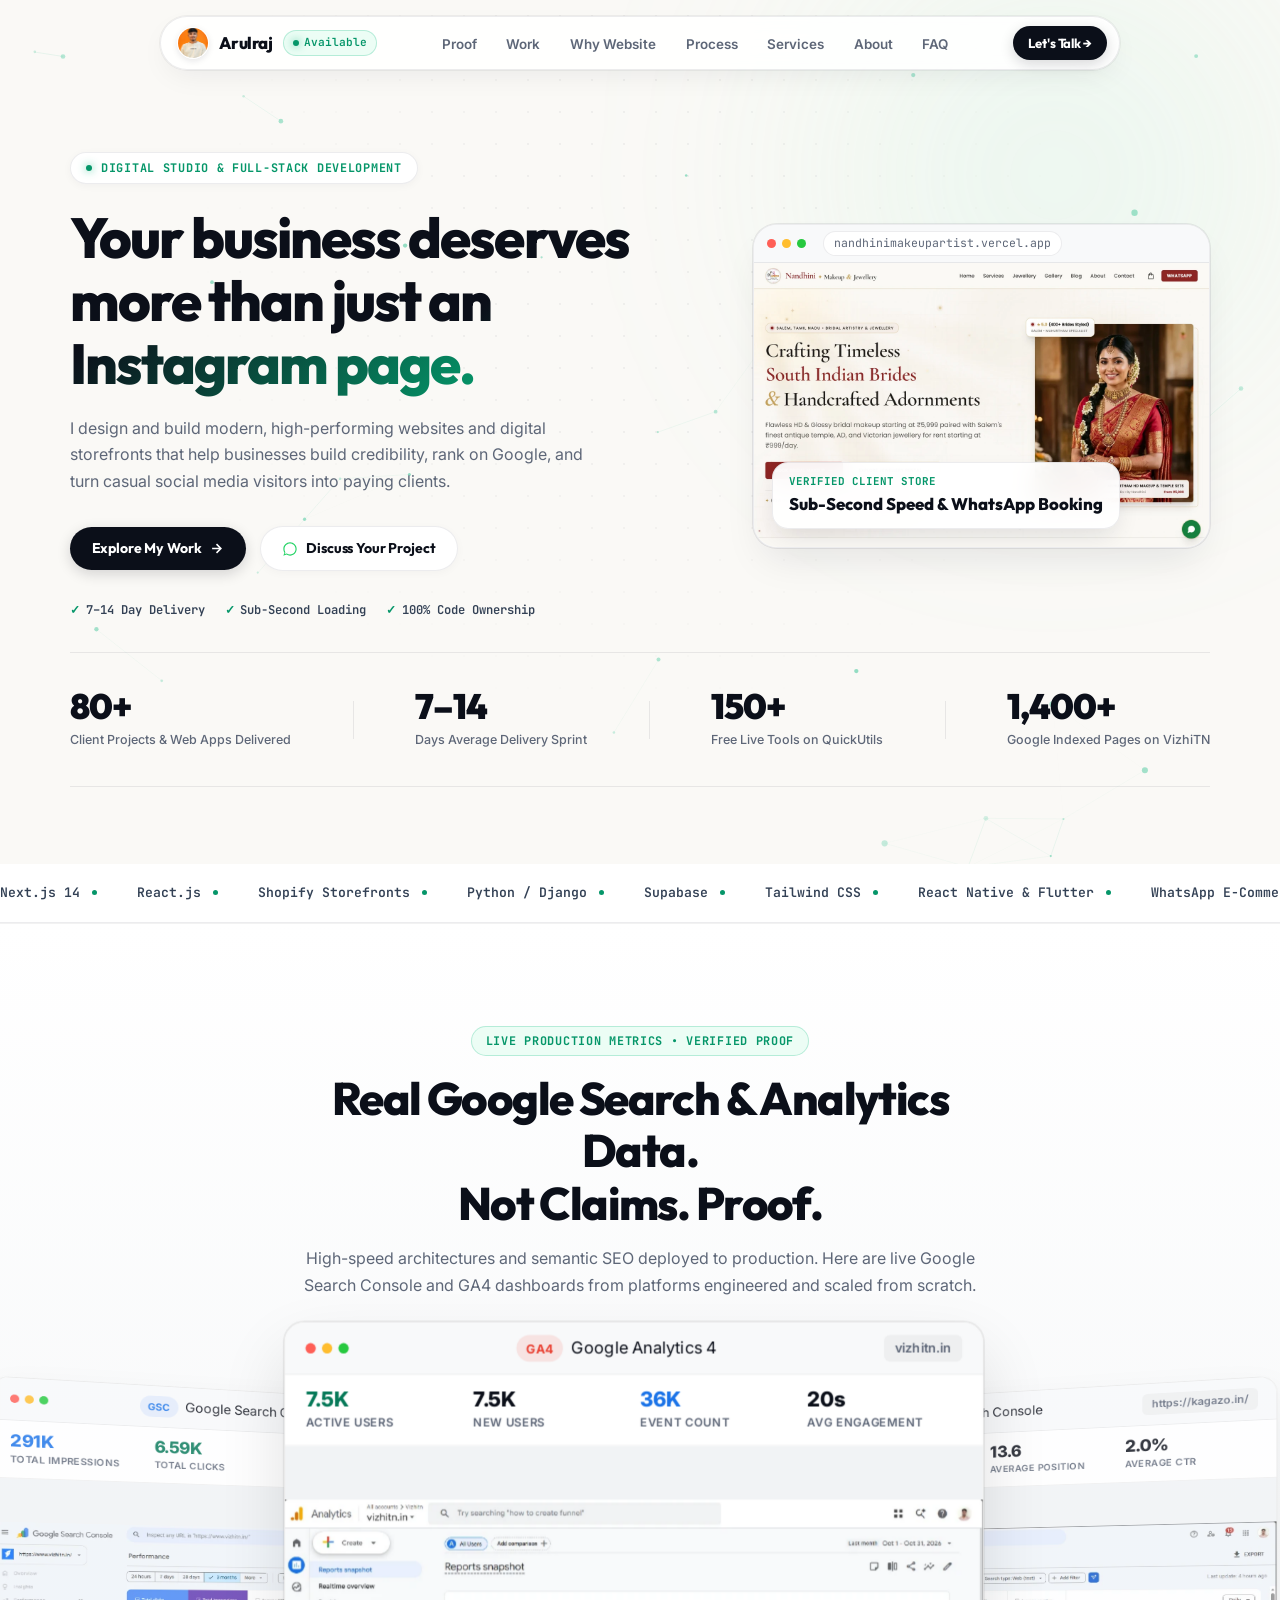
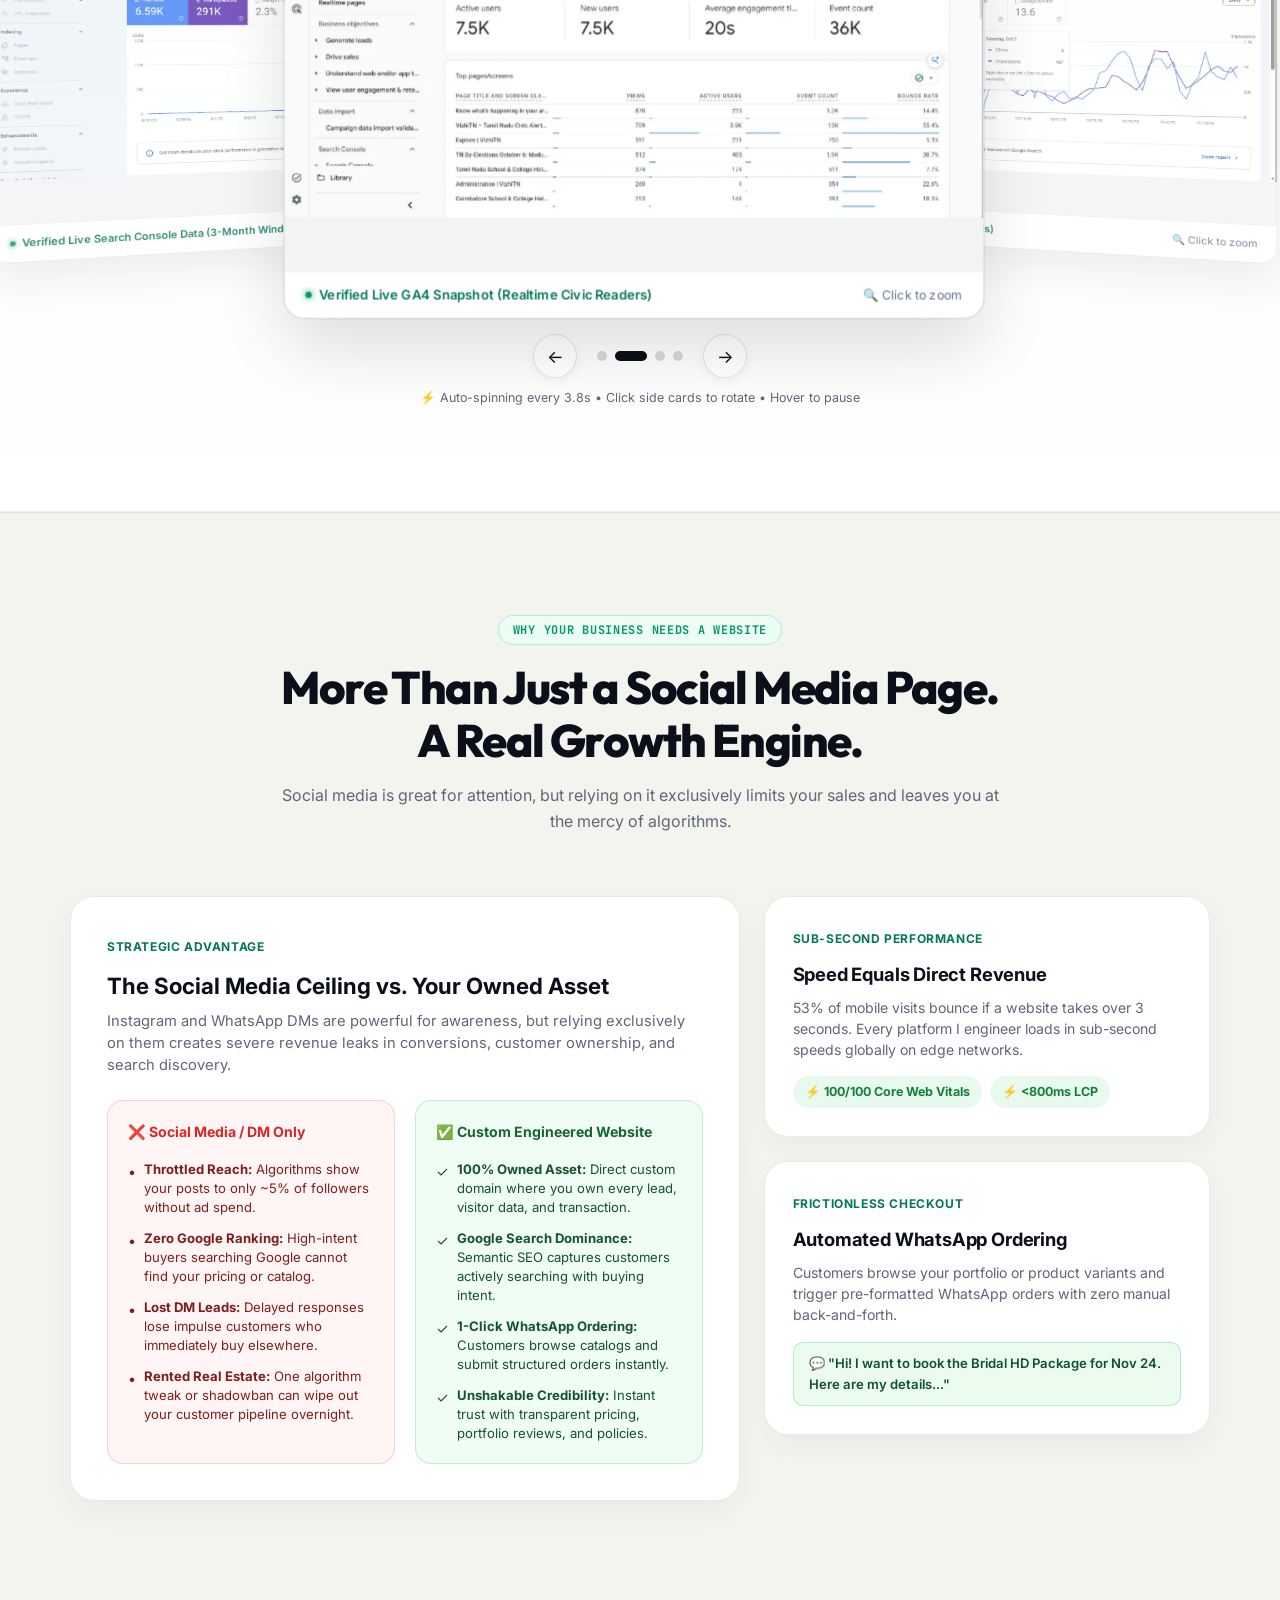
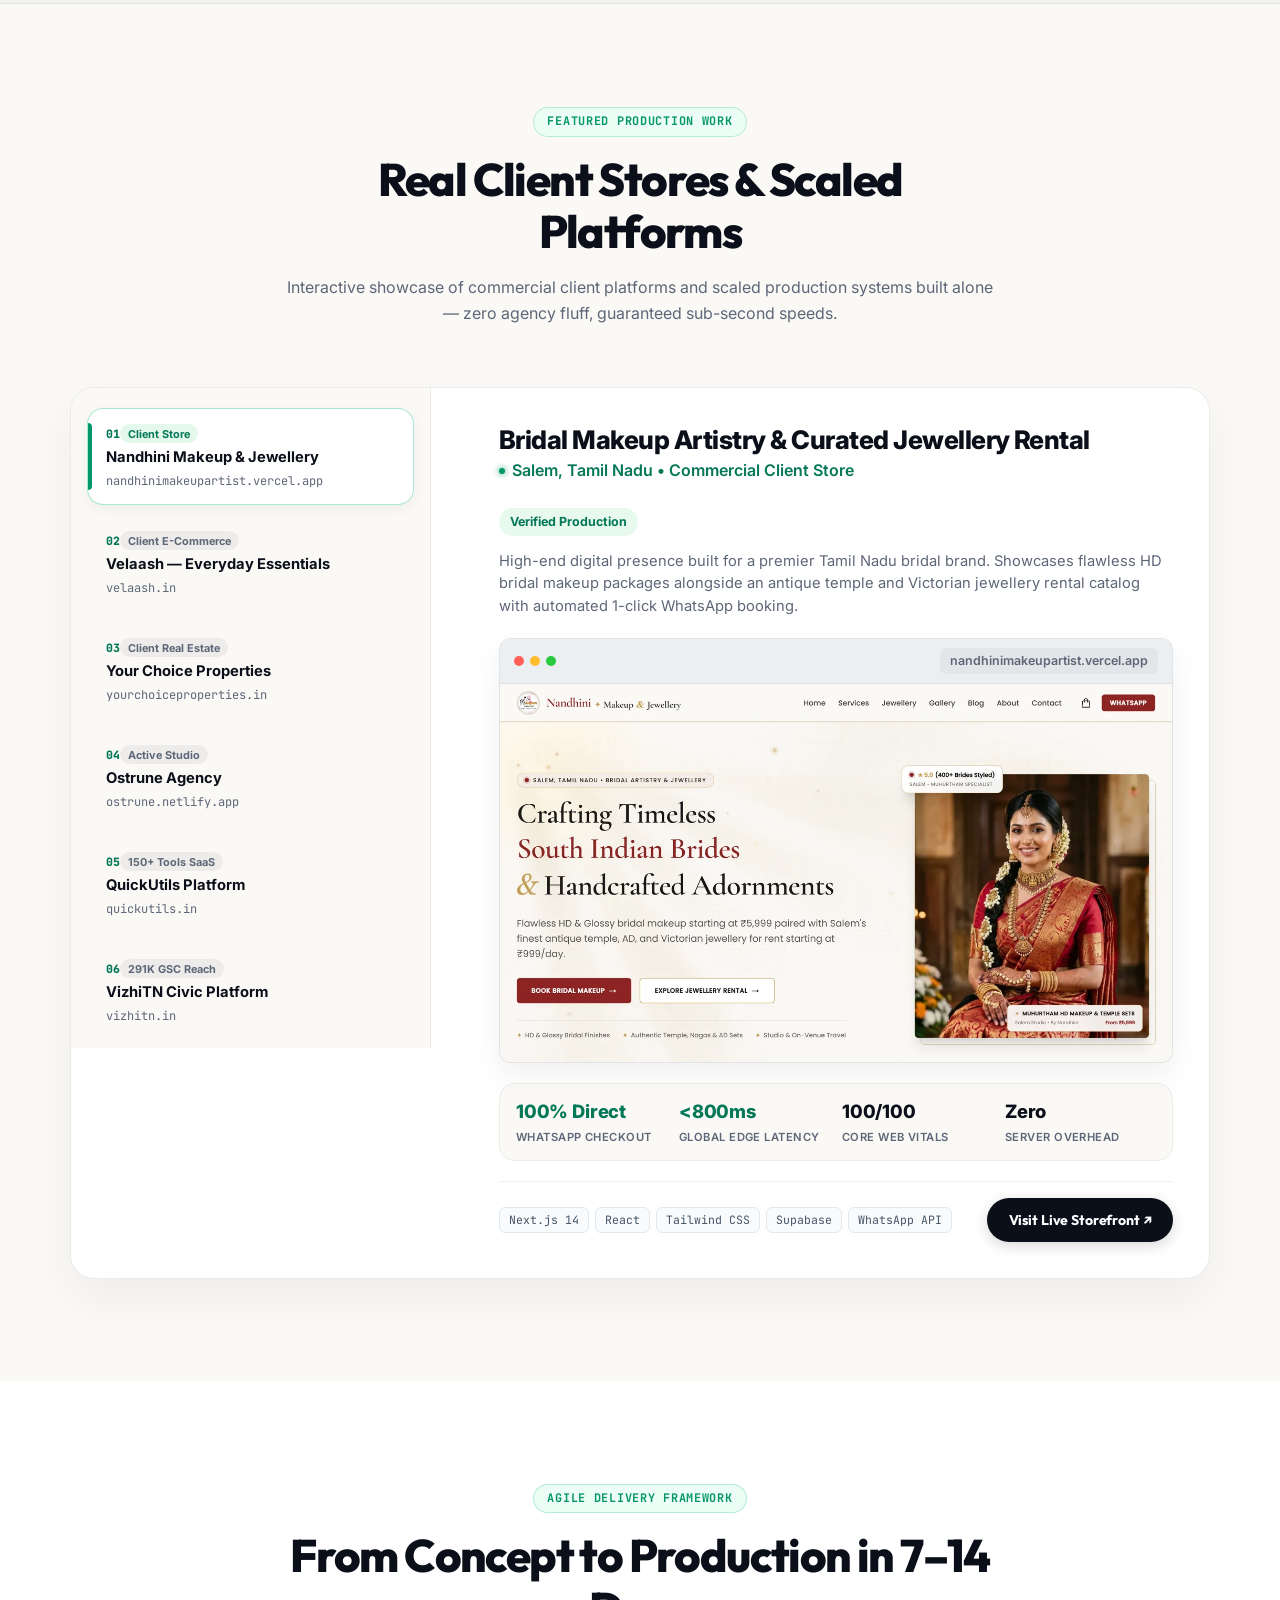
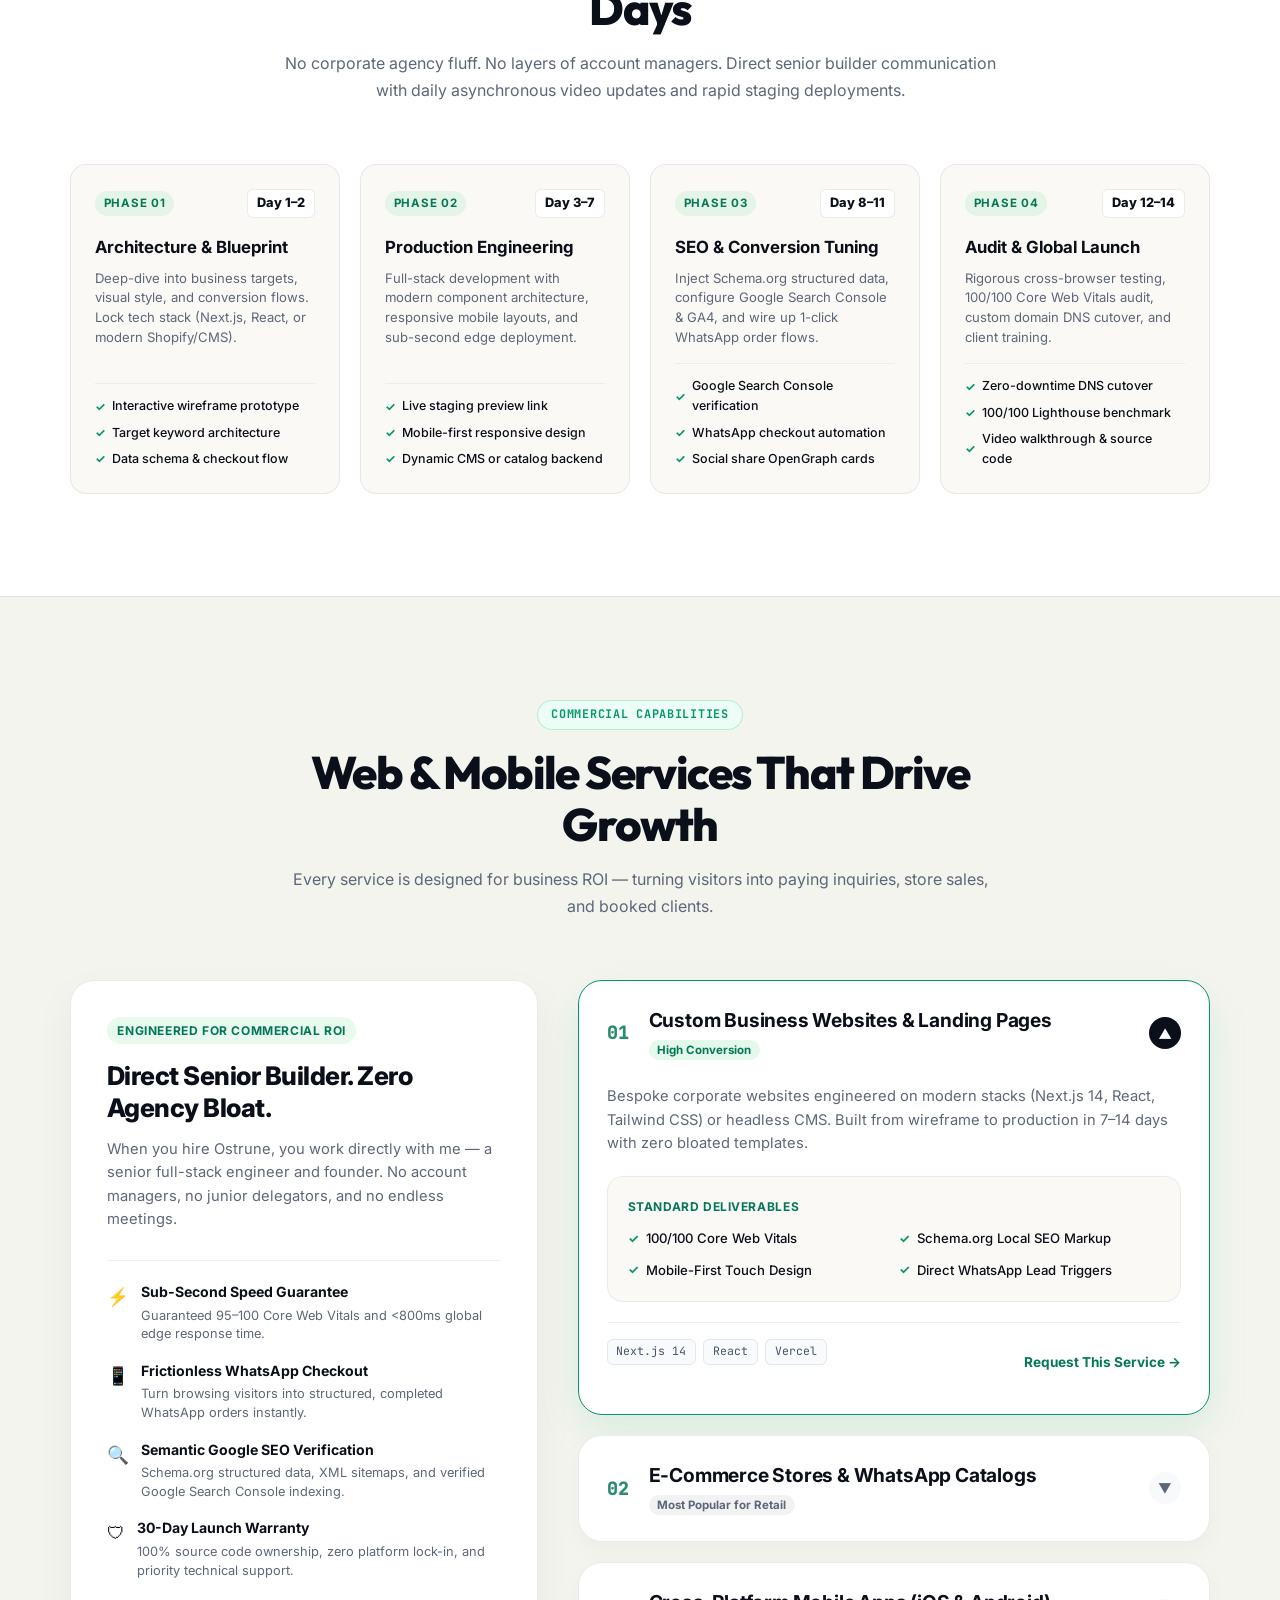
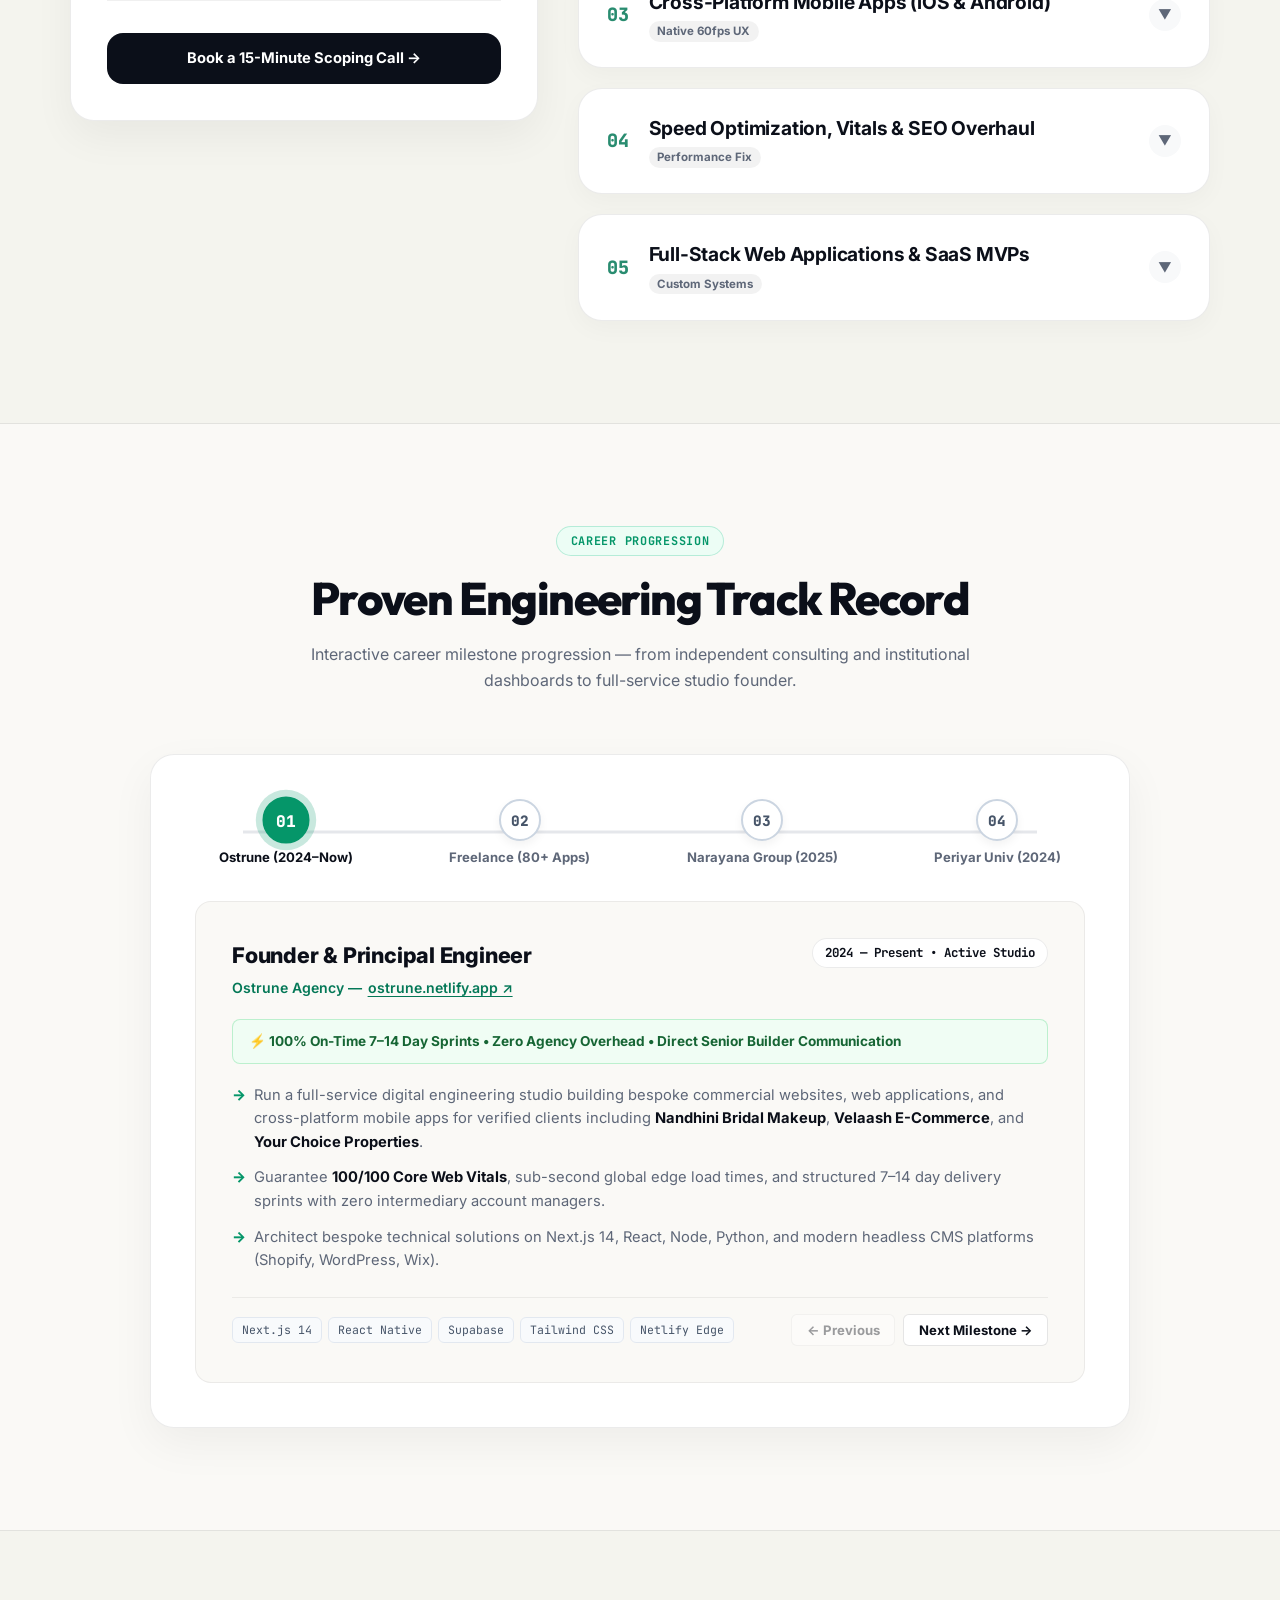
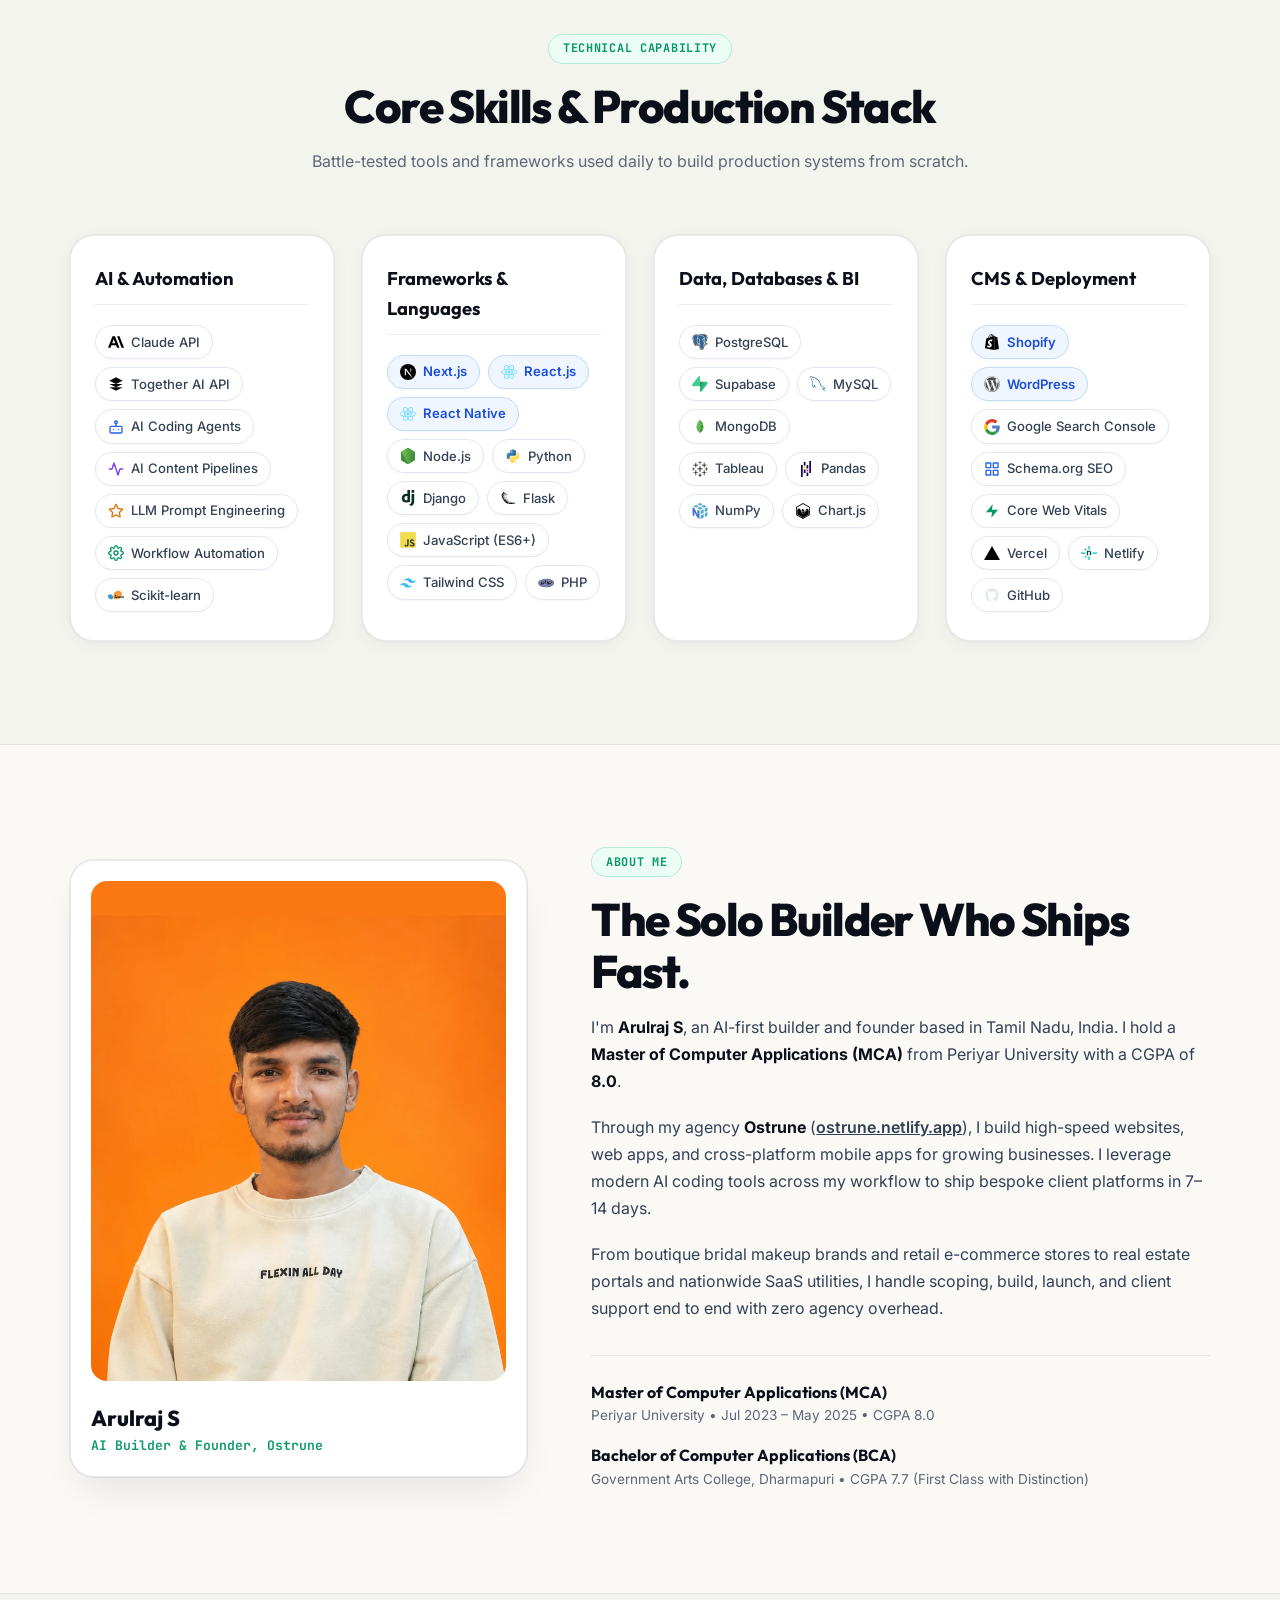
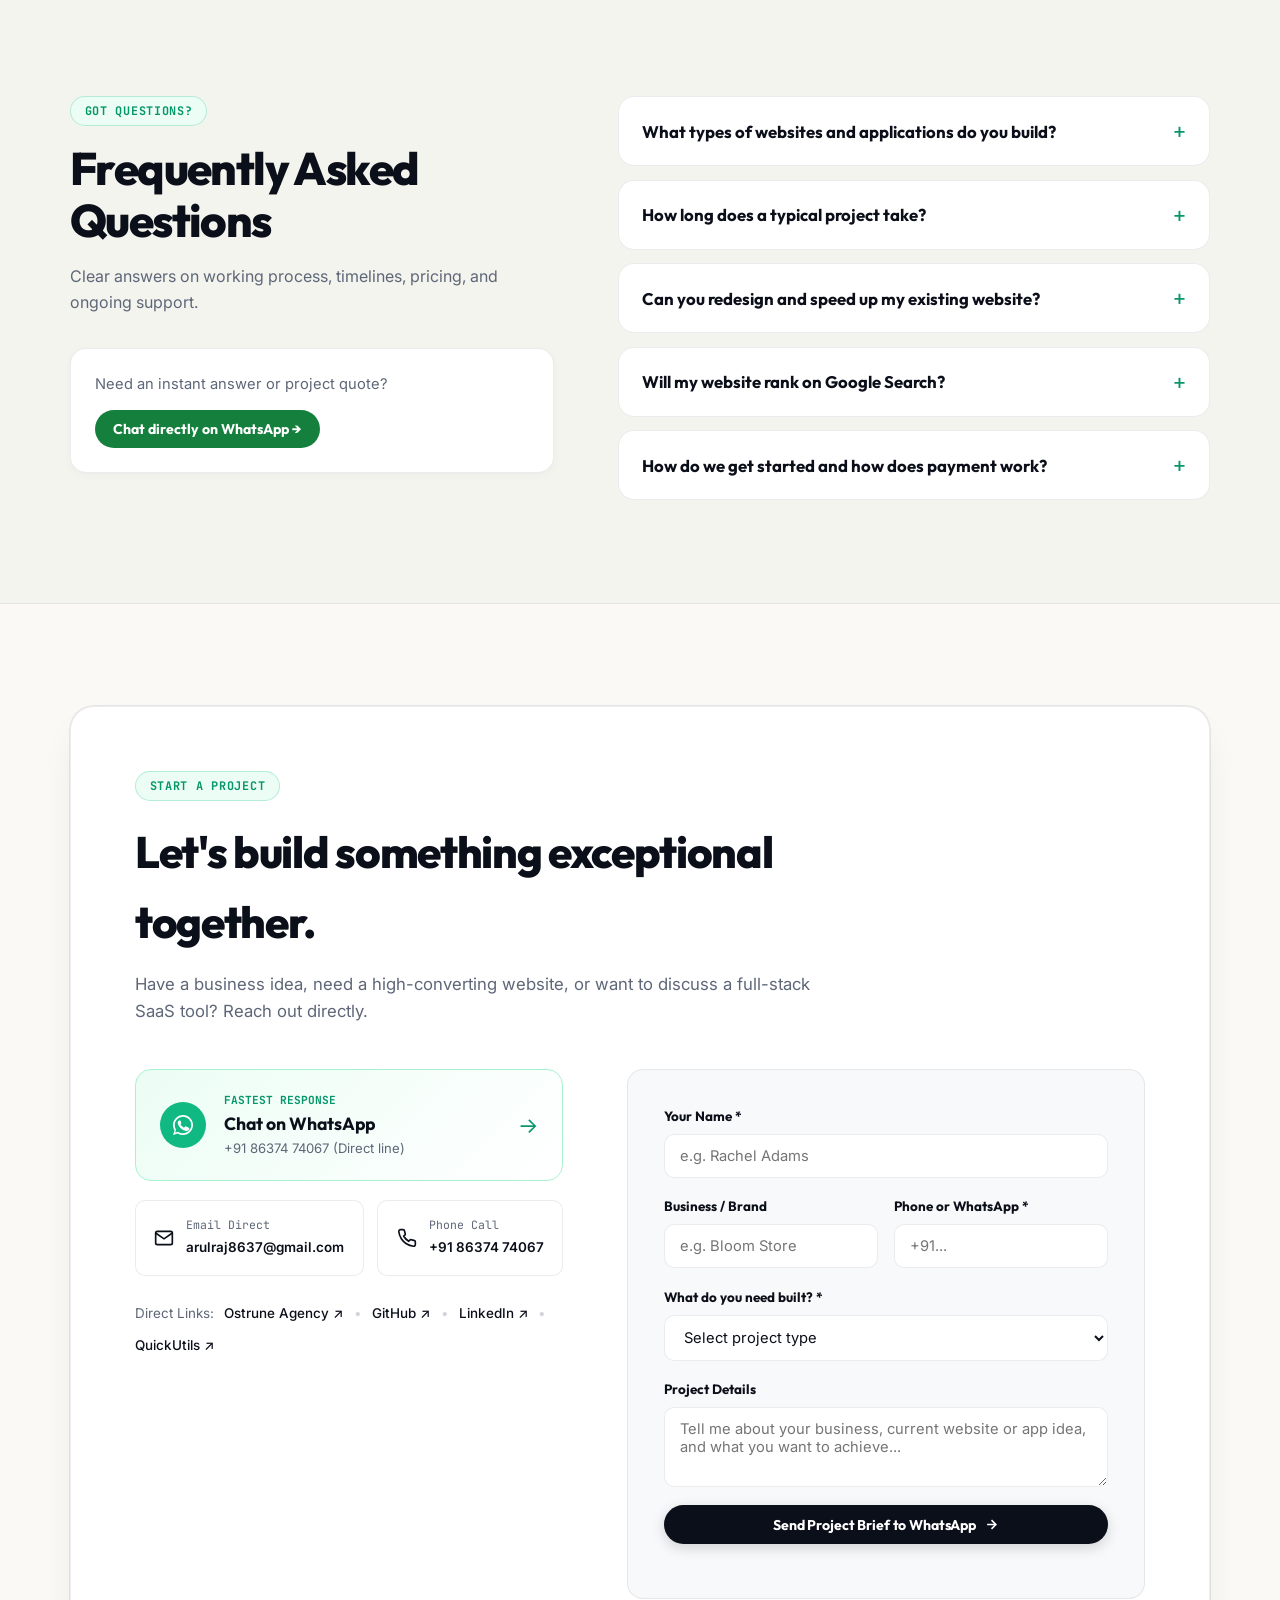
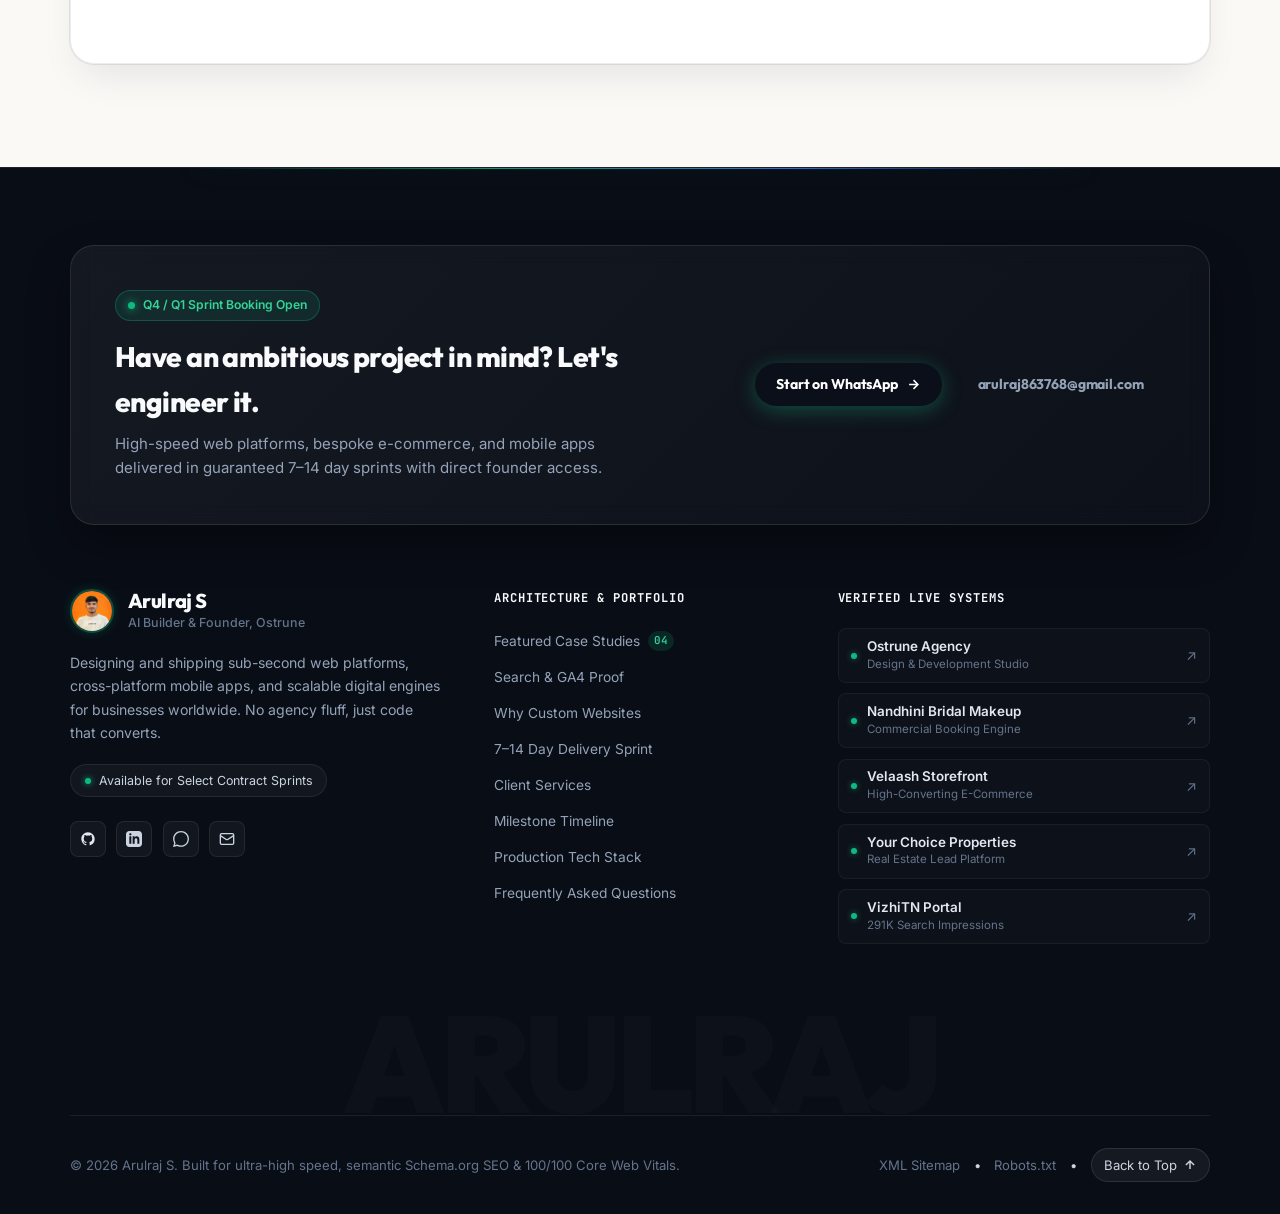
==== commit 1b2e7785: "refactor: remove specs and regional portals column from footer, balance into 3-column studio grid" ====
--- a/index.html
+++ b/index.html
@@ -2018,34 +2018,6 @@
                     </li>
                 </ul>
             </div>
-
-            <!-- Col 4: Studio Engineering Specs & Local Hub -->
-            <div class="footer-col-specs">
-                <span class="footer-col-heading">Performance & Locations</span>
-                <div class="spec-card-mini">
-                    <div class="spec-metric-row">
-                        <span class="spec-label">Core Web Vitals</span>
-                        <span class="spec-val-badge spec-green">100 / 100</span>
-                    </div>
-                    <div class="spec-metric-row">
-                        <span class="spec-label">Global CDN Edge</span>
-                        <span class="spec-val-badge spec-blue">&lt; 300ms</span>
-                    </div>
-                    <div class="spec-metric-row">
-                        <span class="spec-label">Architecture</span>
-                        <span class="spec-val-badge">Next-Gen CSS + Schema</span>
-                    </div>
-                </div>
-
-                <div class="footer-local-hubs">
-                    <span class="hubs-label">Regional Portals:</span>
-                    <div class="hubs-pills">
-                        <a href="web-developer-chennai/" class="hub-pill">Chennai Dev Hub ↗</a>
-                        <a href="web-developer-india/" class="hub-pill">India Wide ↗</a>
-                        <a href="projects/" class="hub-pill">All Projects Index ↗</a>
-                    </div>
-                </div>
-            </div>
         </div>
 
         <!-- Big Minimal Watermark Accent: "ARULRAJ" -->
--- a/style.css
+++ b/style.css
@@ -1936,11 +1936,11 @@
     box-shadow: 0 4px 20px rgba(16, 185, 129, 0.35);
 }
 
-/* 4-Column Grid */
+/* 3-Column Studio Grid */
 .footer-grid {
     display: grid;
-    grid-template-columns: 1.35fr 1fr 1.25fr 1fr;
-    gap: clamp(1.75rem, 3.5vw, 3rem);
+    grid-template-columns: 1.4fr 1.1fr 1.4fr;
+    gap: clamp(2rem, 4vw, 3.5rem);
     margin-bottom: clamp(2.5rem, 4vw, 4rem);
 }
 
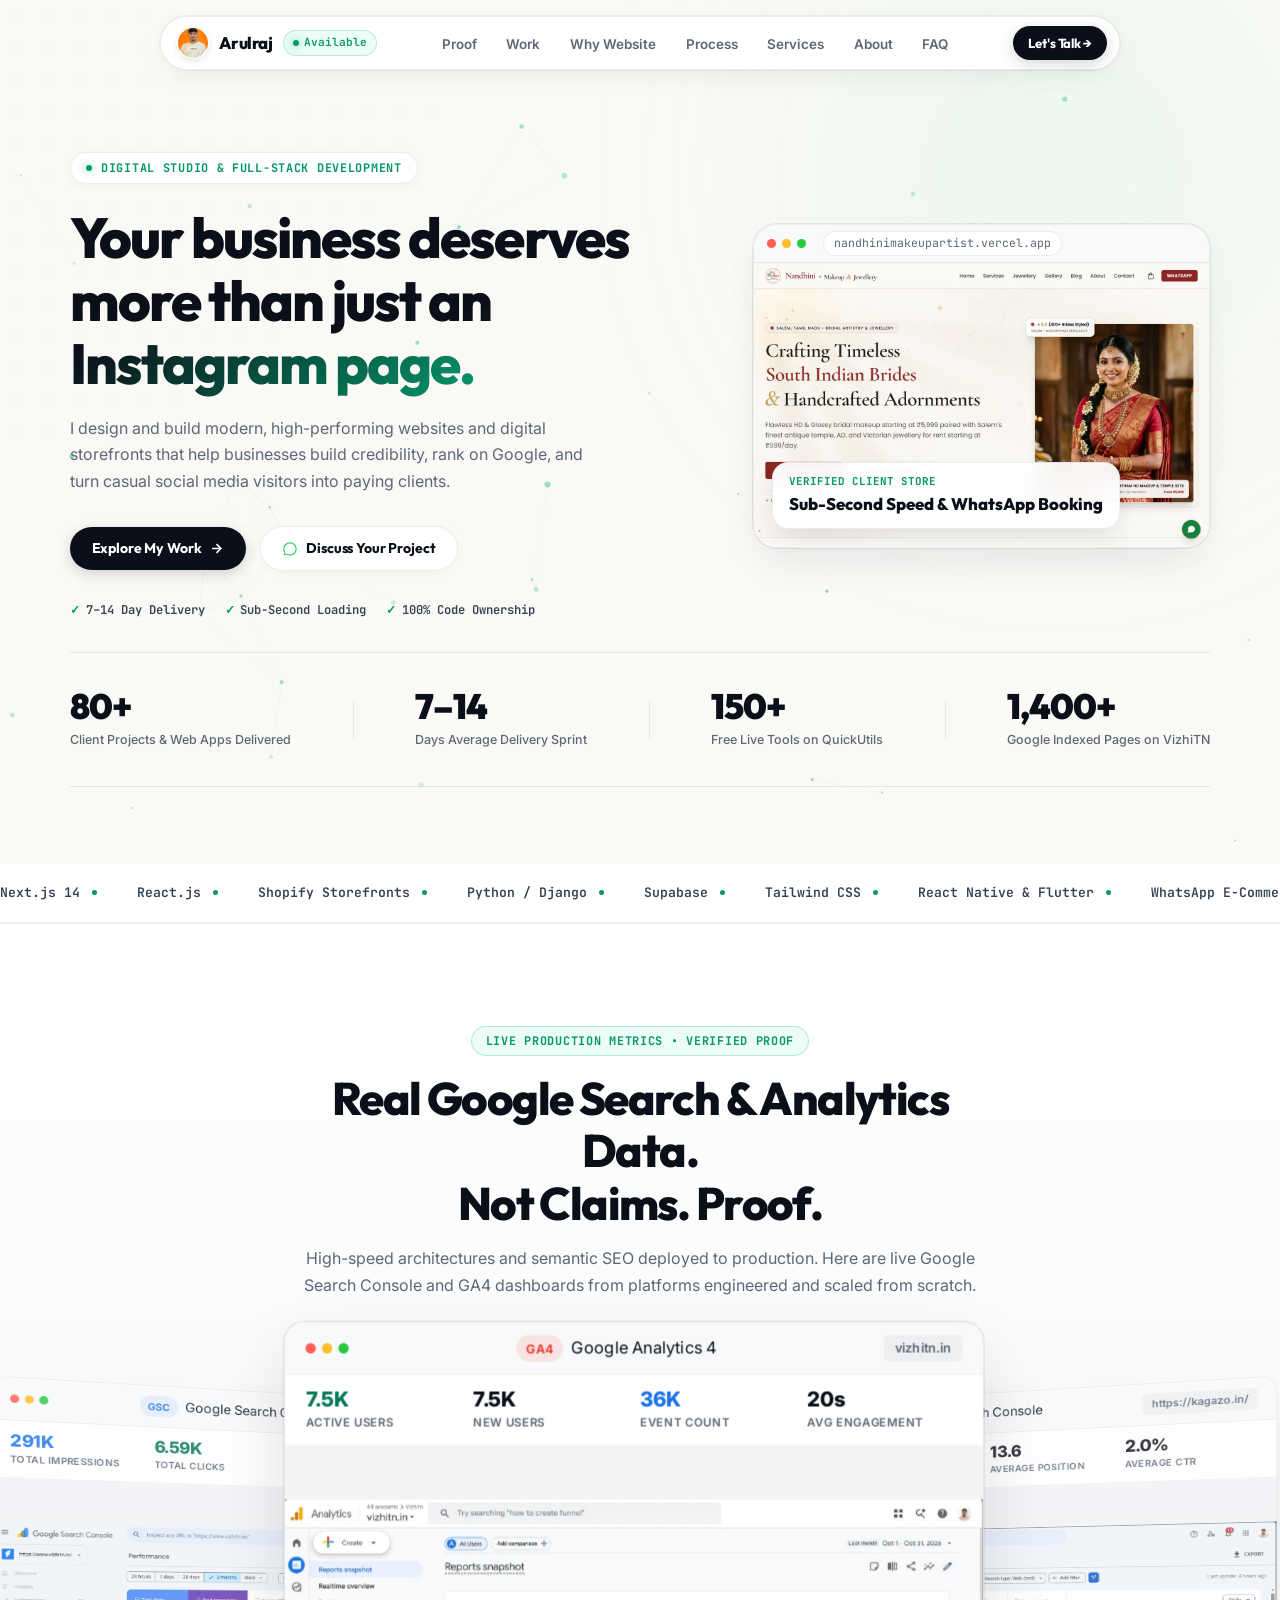
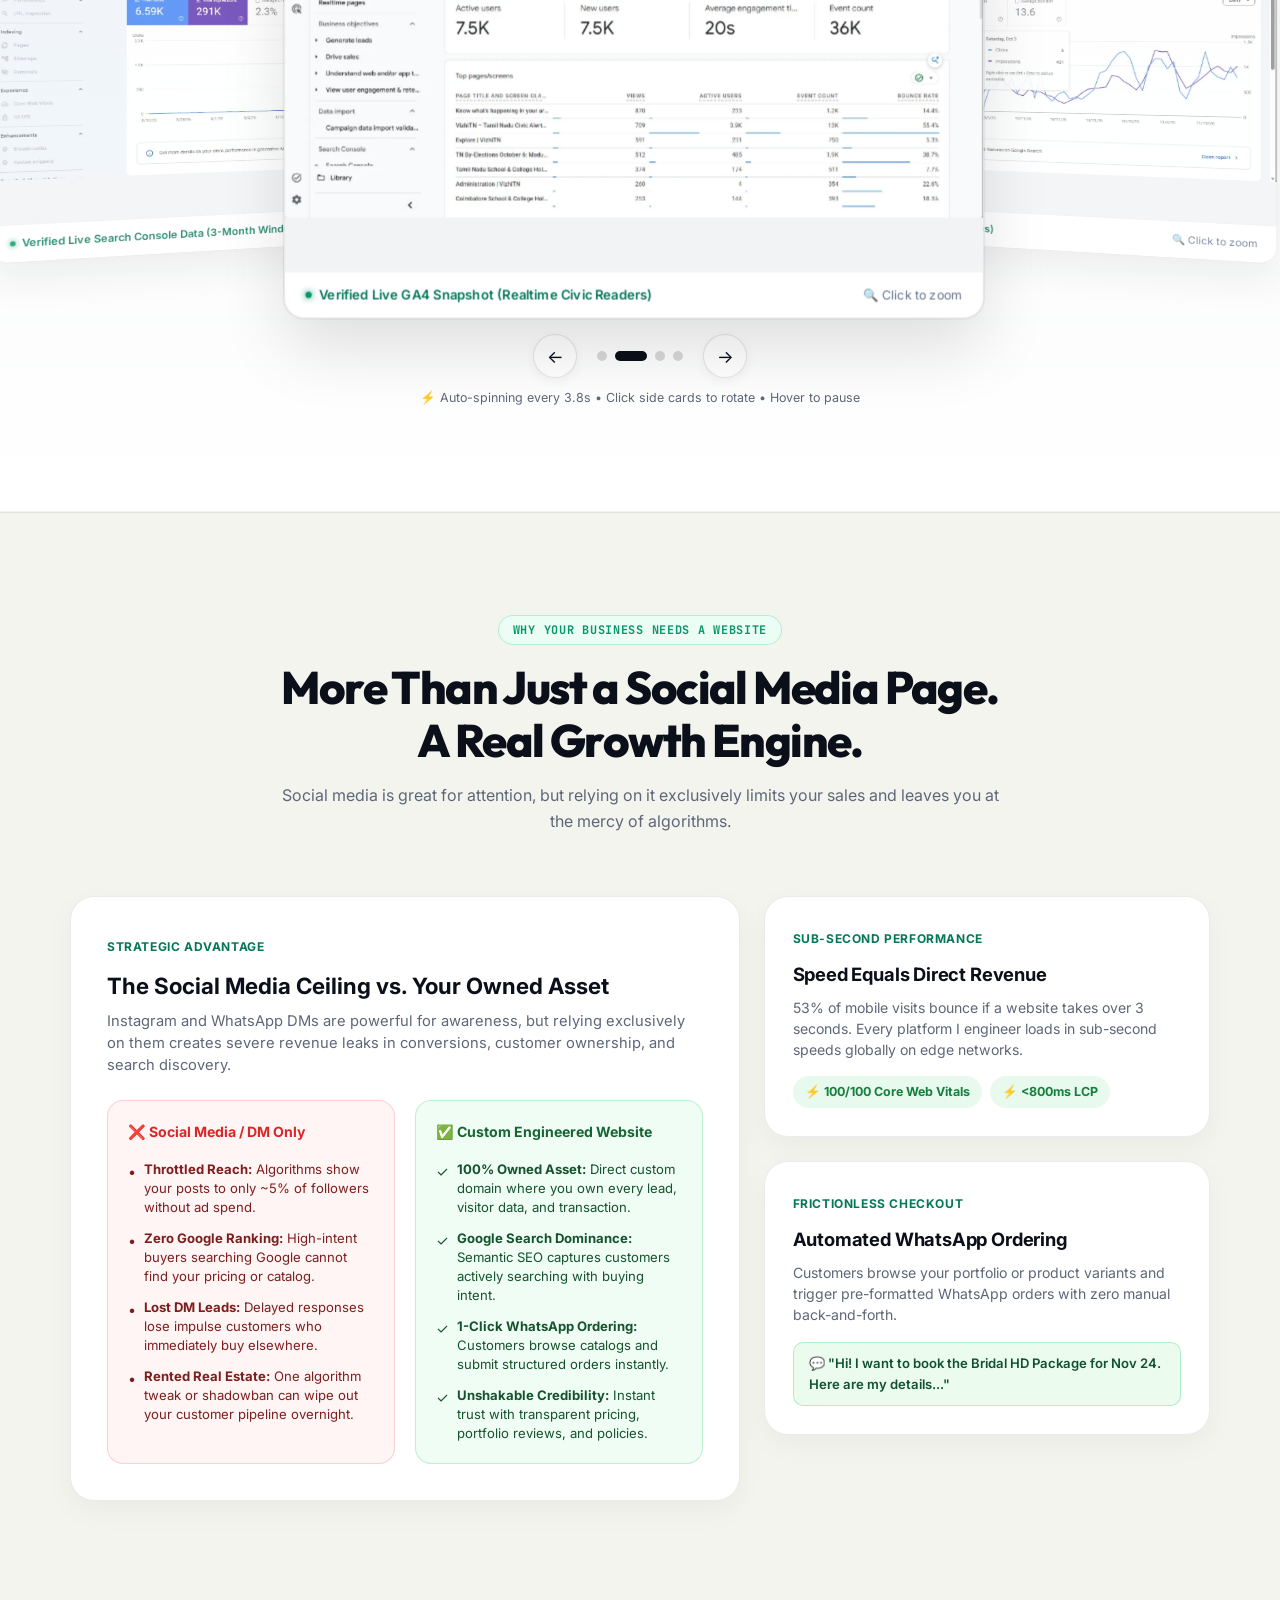
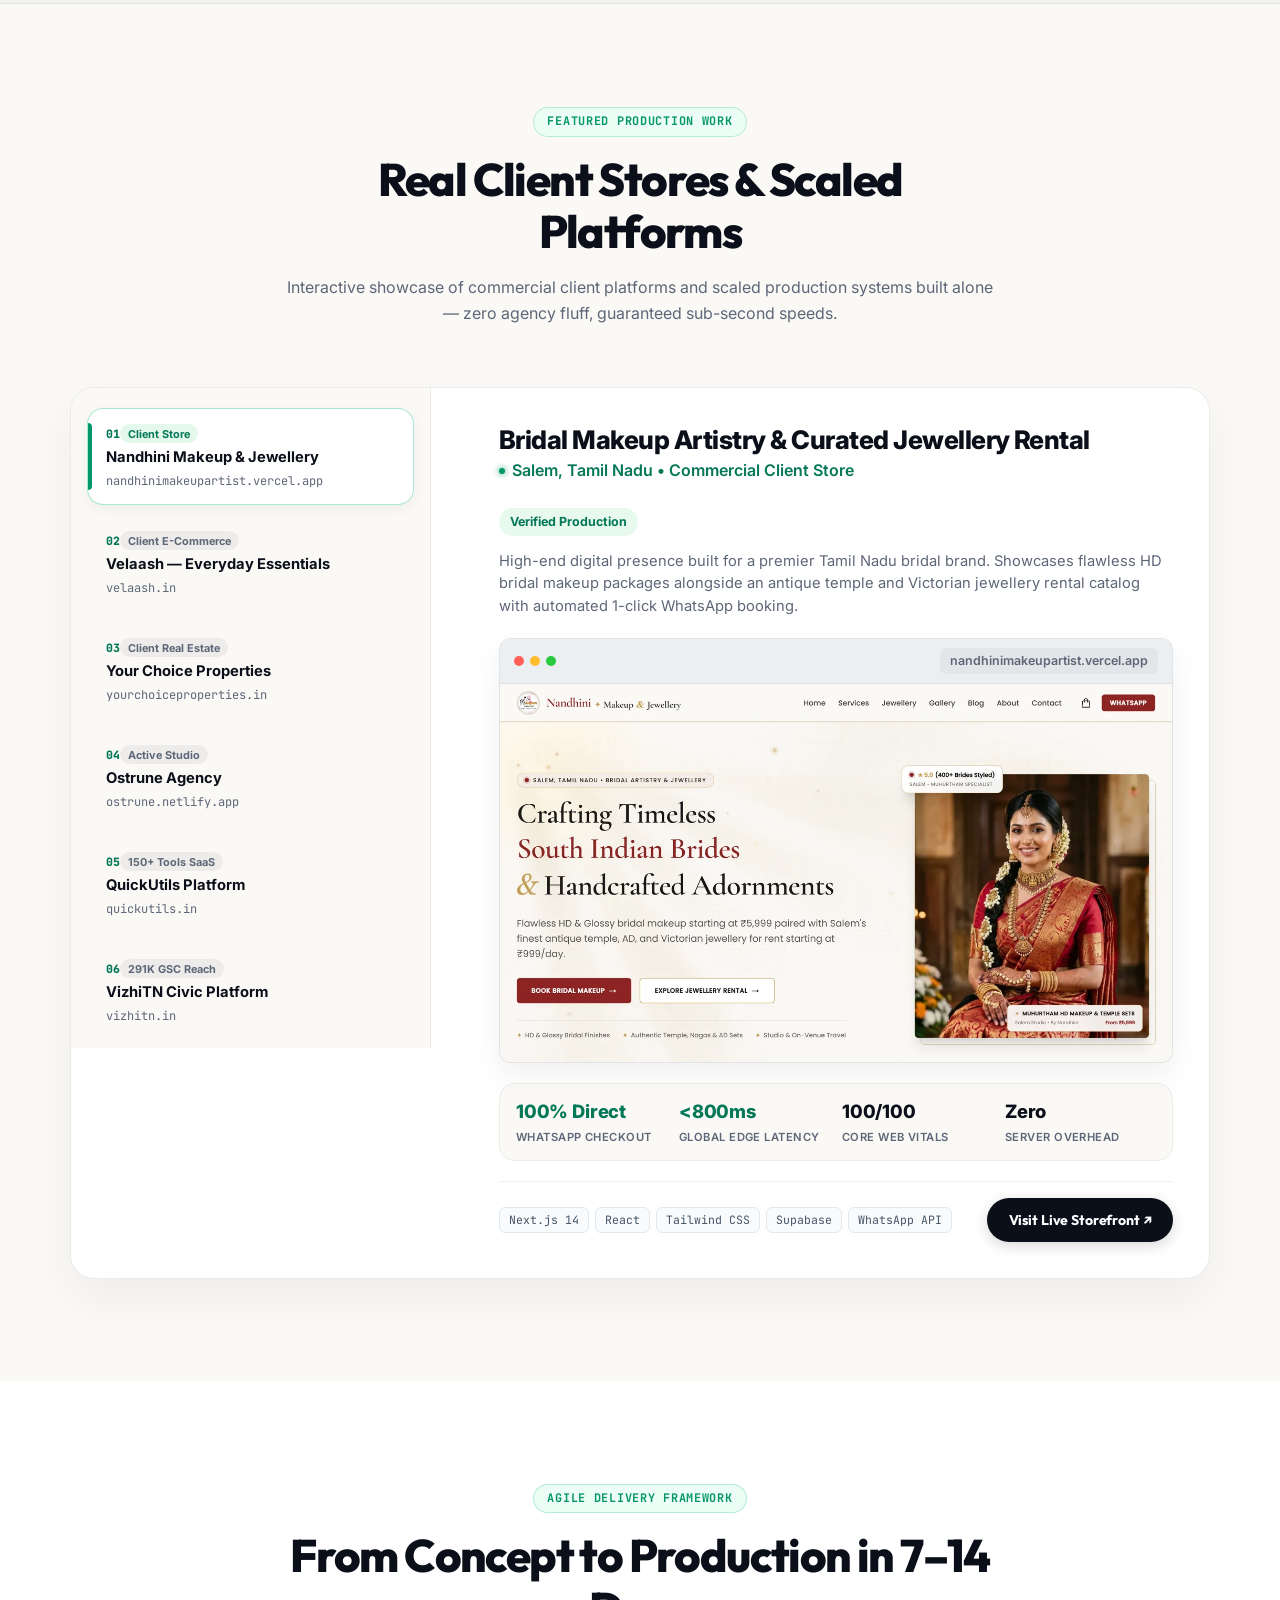
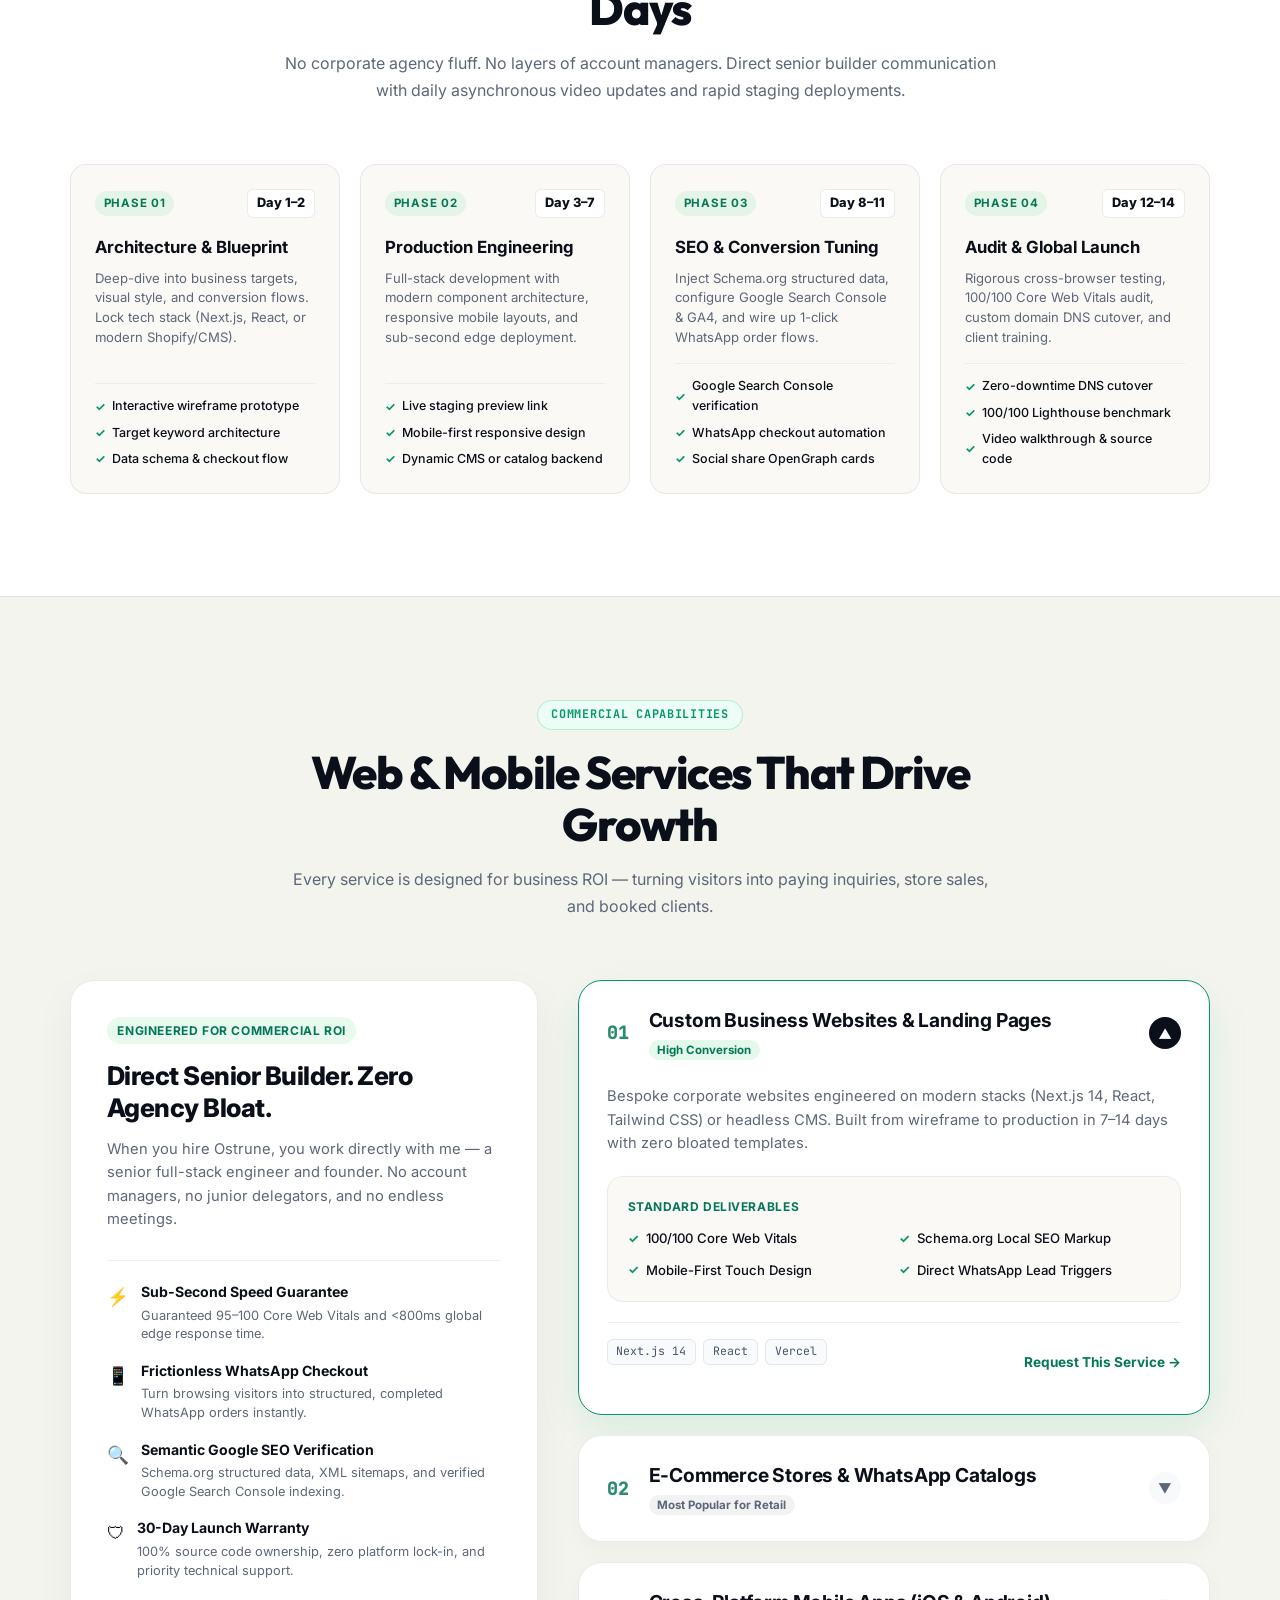
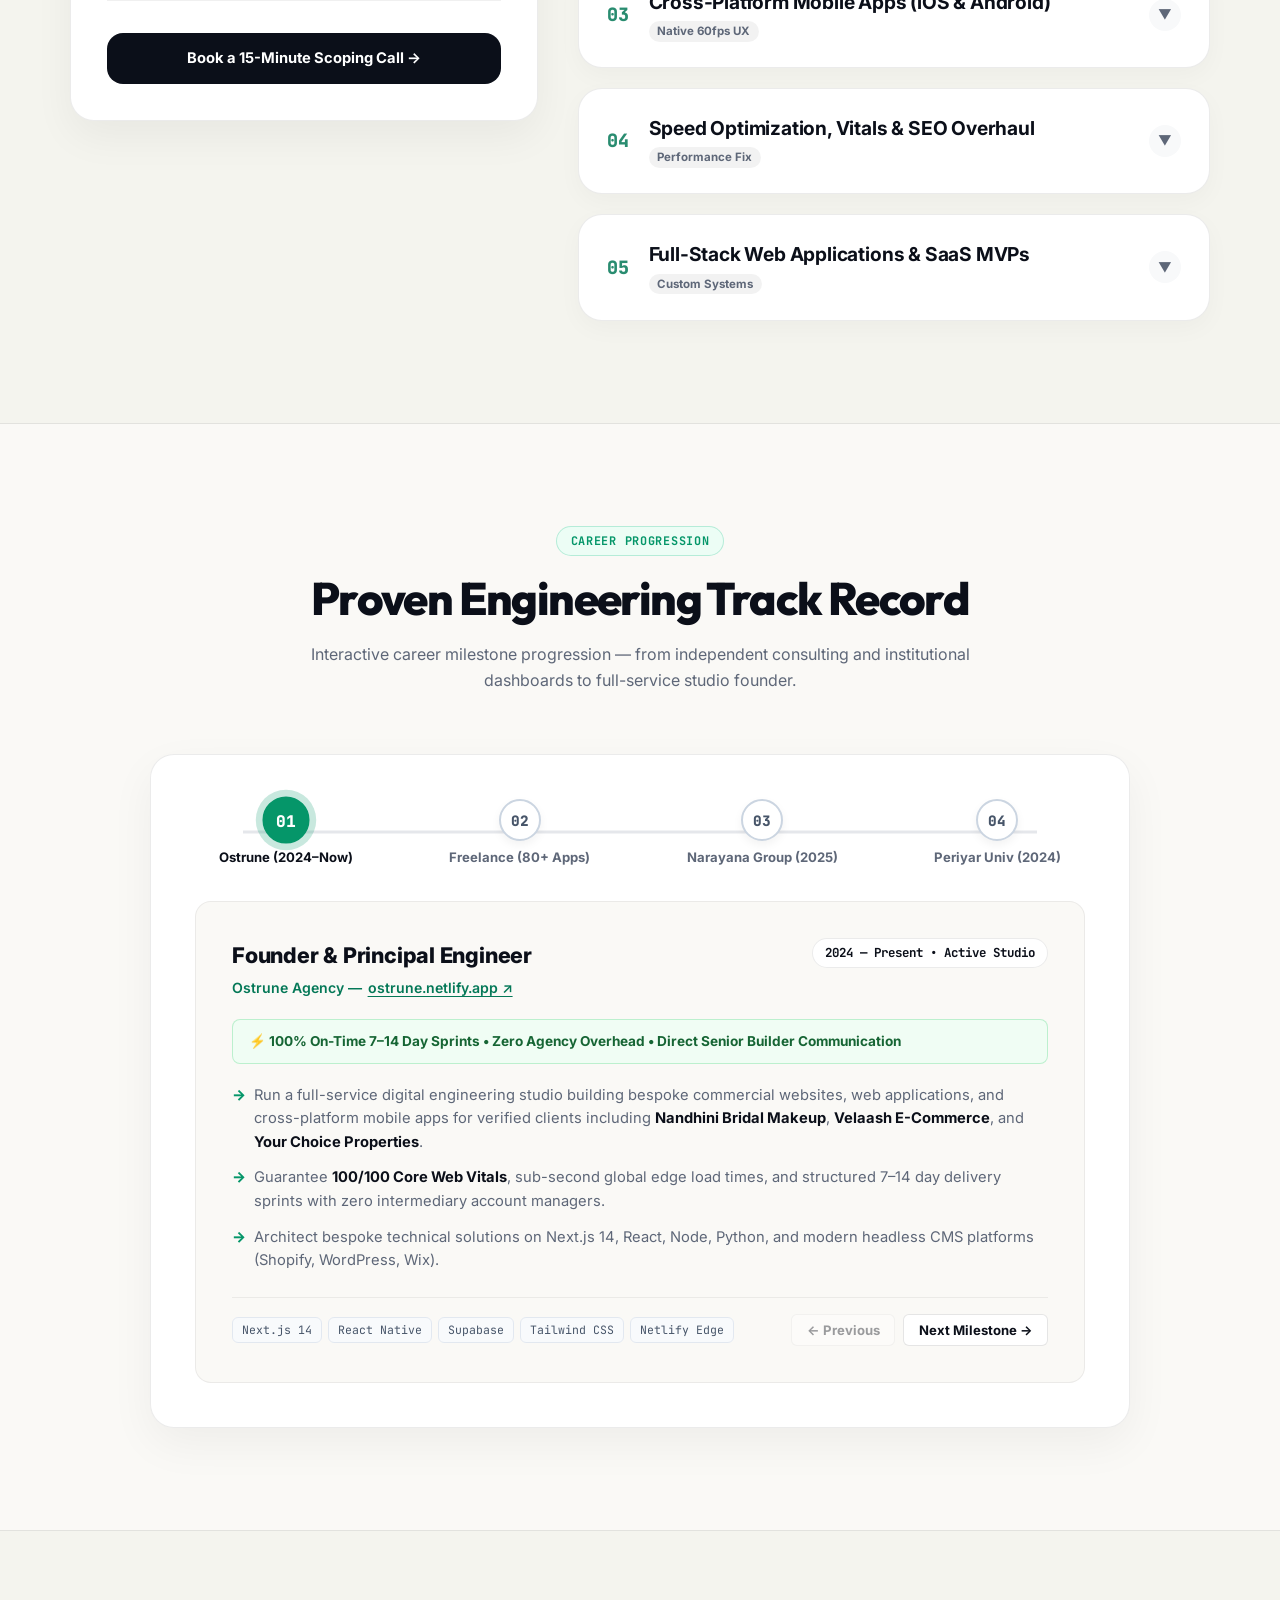
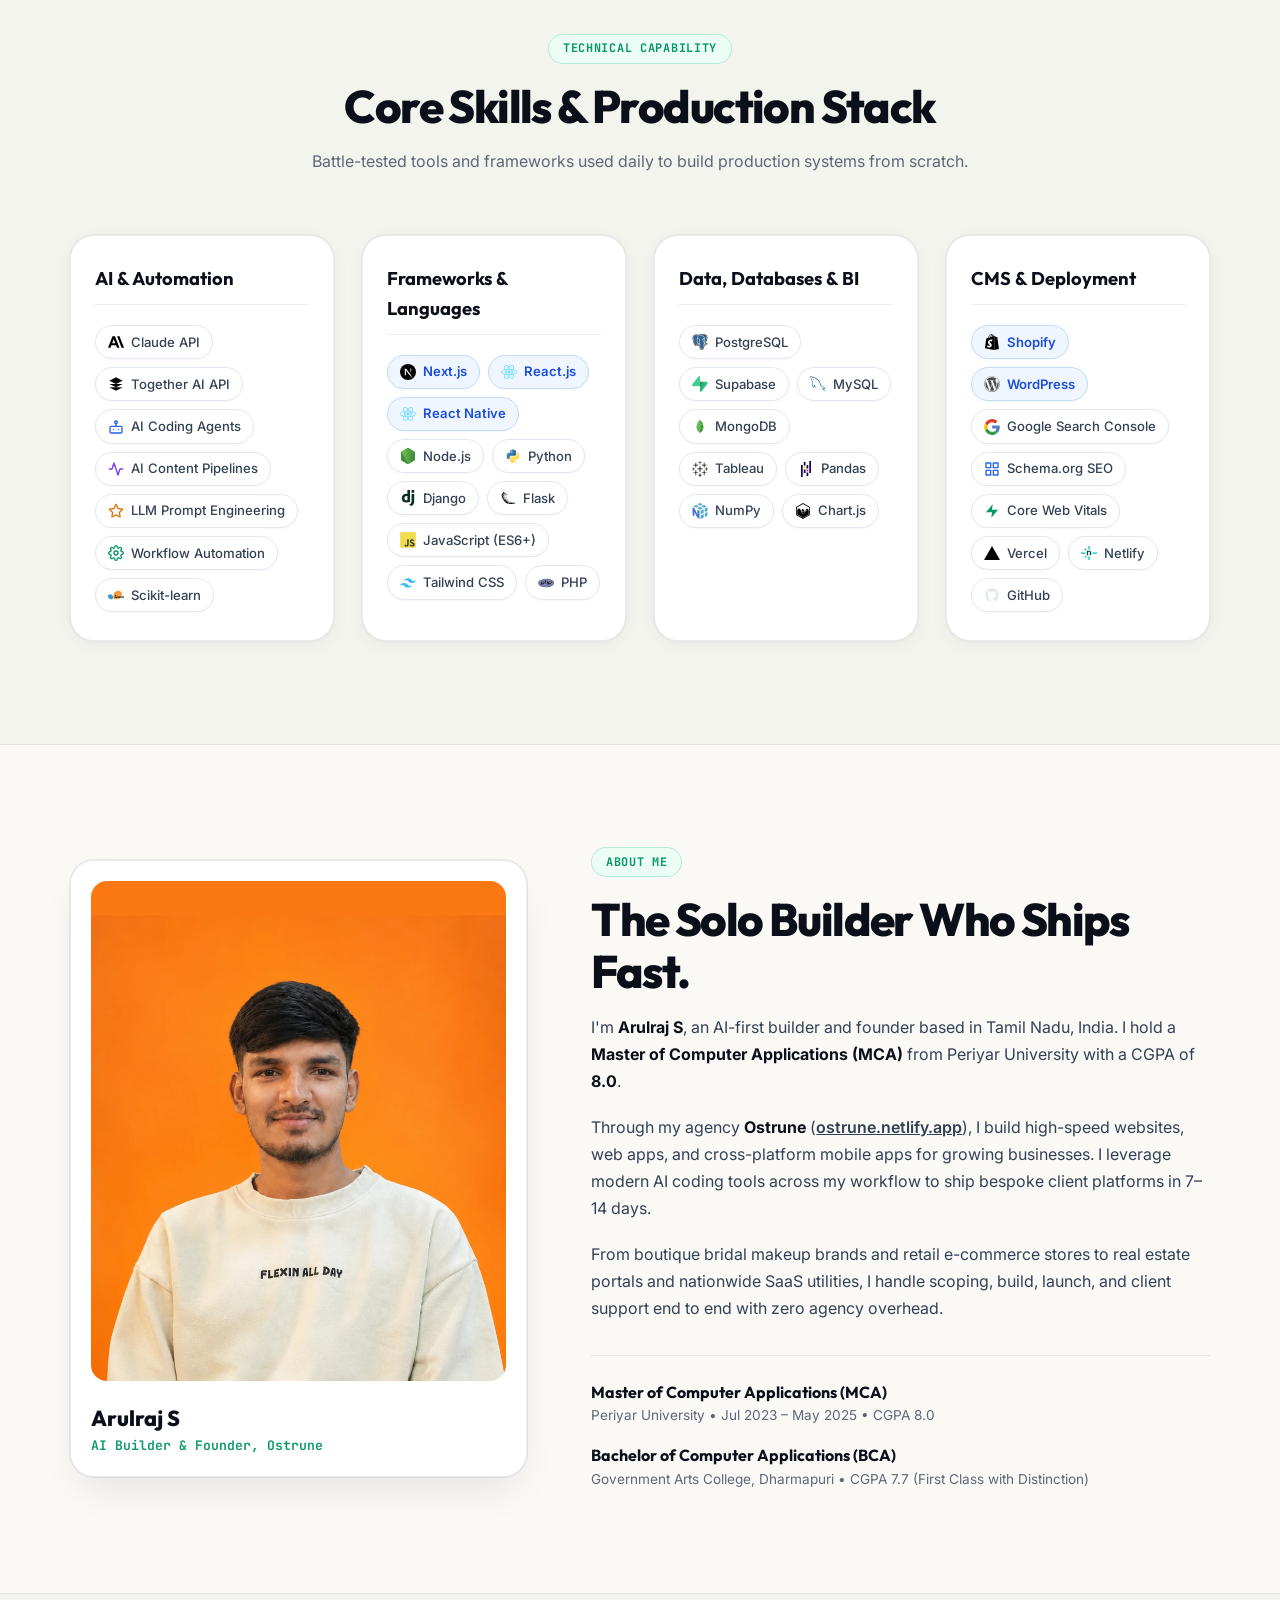
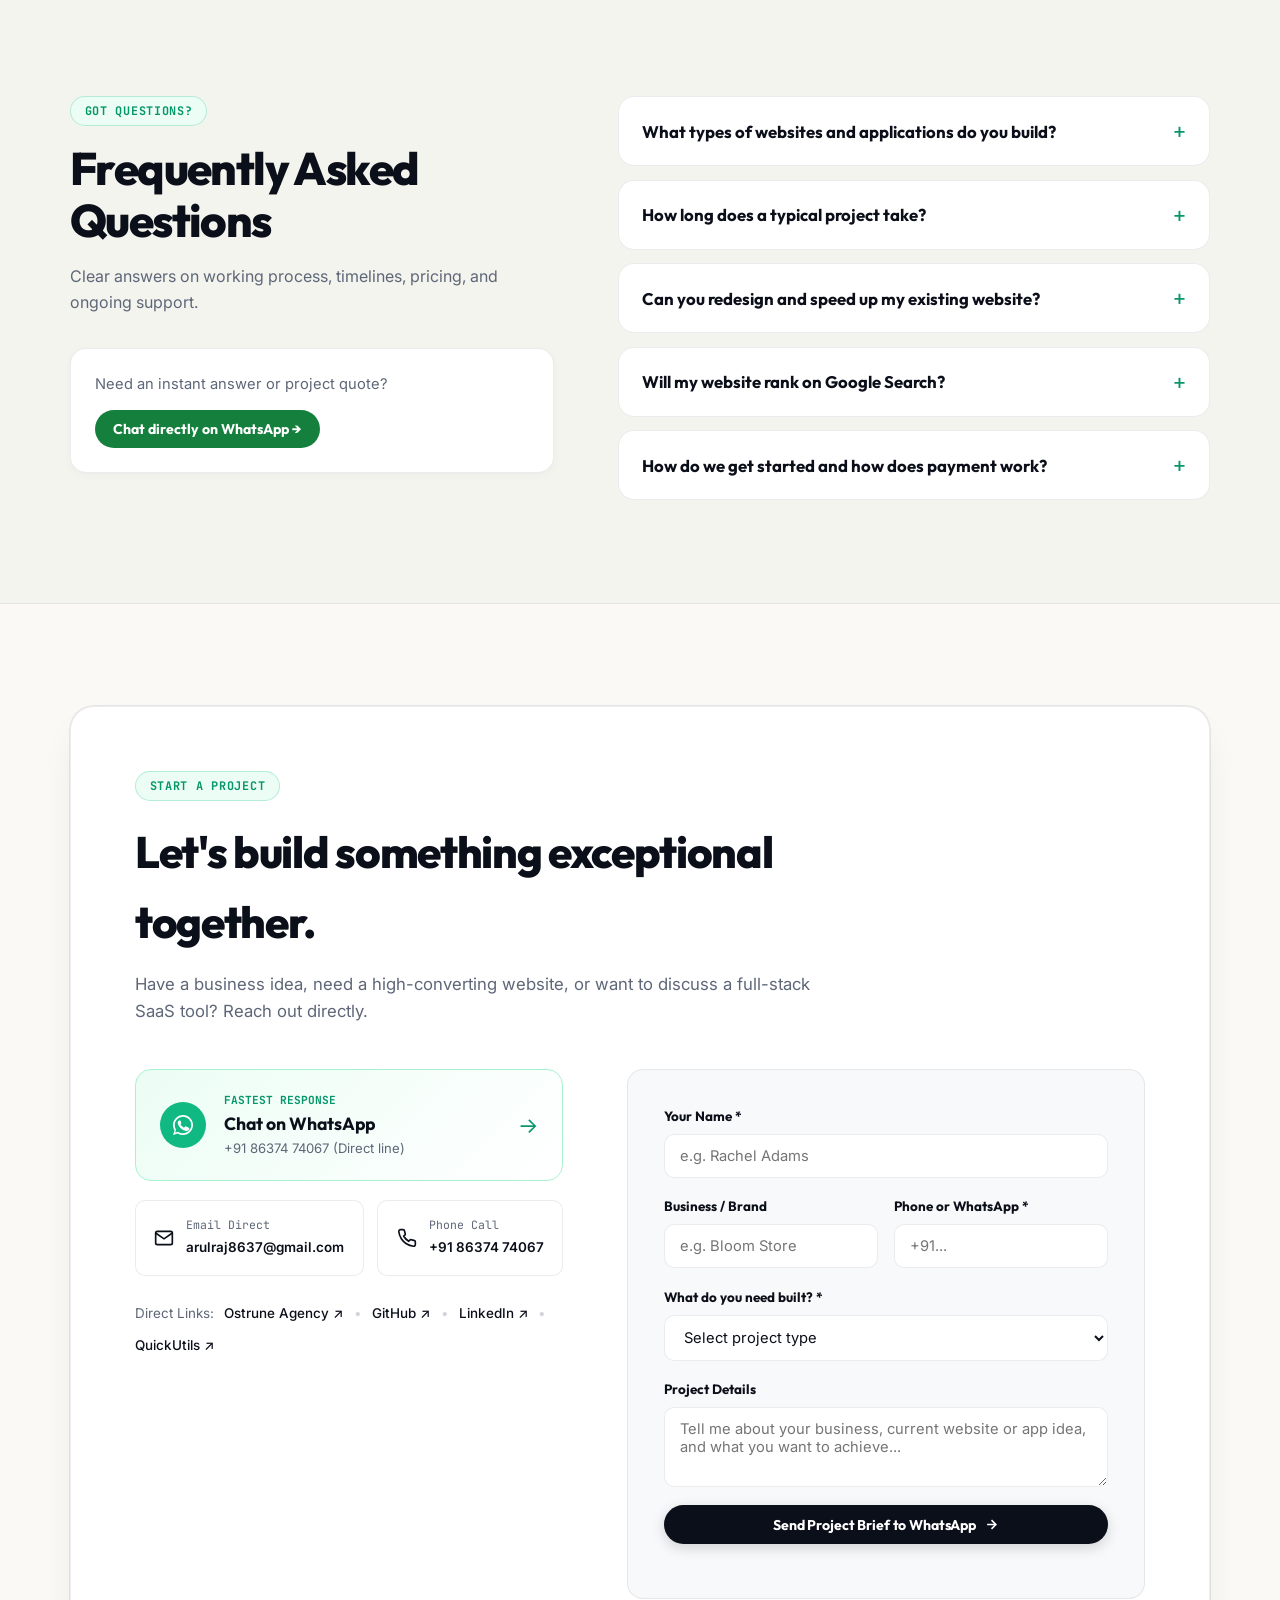
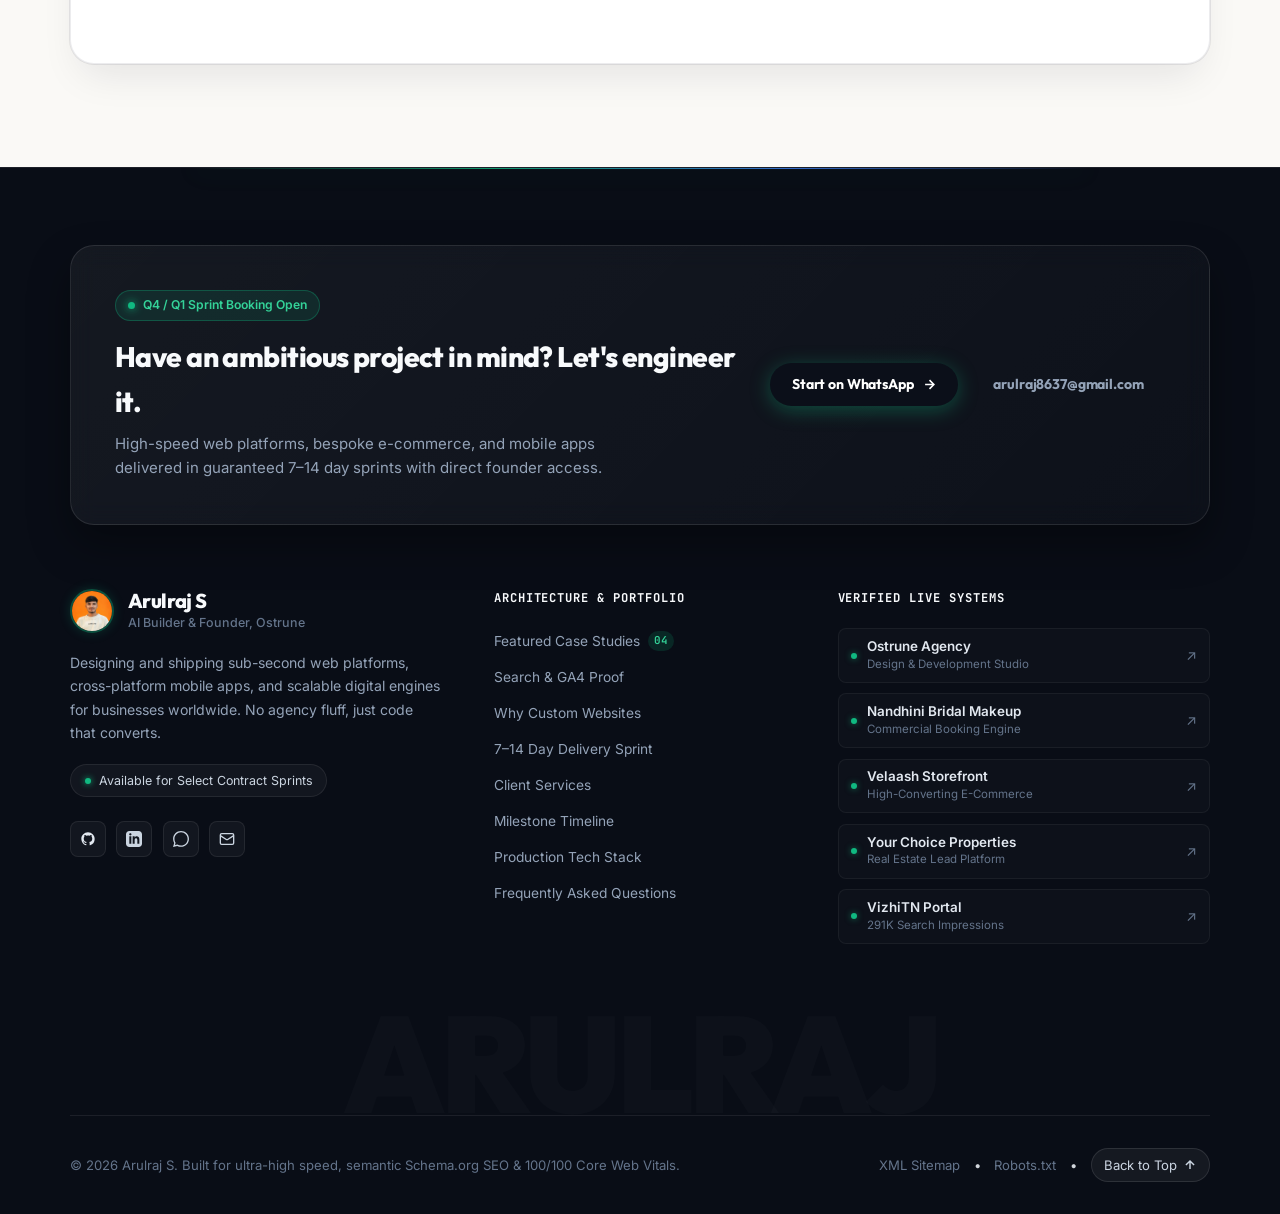
==== commit 38d69989: "fix: enforce official verified contact details across all footer links and social buttons" ====
--- a/index.html
+++ b/index.html
@@ -1902,17 +1902,17 @@
                 <p class="footer-cta-desc">High-speed web platforms, bespoke e-commerce, and mobile apps delivered in guaranteed 7–14 day sprints with direct founder access.</p>
             </div>
             <div class="footer-cta-actions">
-                <a href="https://wa.me/918637683935?text=Hi%20Arulraj,%20I'd%20like%20to%20discuss%20a%20project." target="_blank" rel="noopener" class="btn btn-primary footer-btn-glow">
+                <a href="https://wa.me/918637474067?text=Hi%20Arulraj,%20I'd%20like%20to%20discuss%20a%20project." target="_blank" rel="noopener" class="btn btn-primary footer-btn-glow">
                     Start on WhatsApp
                     <svg width="15" height="15" viewBox="0 0 24 24" fill="none" stroke="currentColor" stroke-width="2.5"><path d="M5 12h14M12 5l7 7-7 7"/></svg>
                 </a>
-                <a href="mailto:arulraj863768@gmail.com" class="btn btn-secondary">
-                    arulraj863768@gmail.com
+                <a href="mailto:arulraj8637@gmail.com" class="btn btn-secondary">
+                    arulraj8637@gmail.com
                 </a>
             </div>
         </div>
 
-        <!-- 4-Column Grid Layout -->
+        <!-- 3-Column Grid Layout -->
         <div class="footer-grid">
             <!-- Col 1: Brand & Identity -->
             <div class="footer-col-brand">
@@ -1935,13 +1935,13 @@
                     <a href="https://github.com/Arulraj2001" target="_blank" rel="noopener" aria-label="GitHub Profile" class="footer-social-btn">
                         <img src="img/icons/github.svg" alt="GitHub" width="16" height="16">
                     </a>
-                    <a href="https://linkedin.com/in/arulraj86" target="_blank" rel="noopener" aria-label="LinkedIn Profile" class="footer-social-btn">
+                    <a href="https://www.linkedin.com/in/arulraj1506/" target="_blank" rel="noopener" aria-label="LinkedIn Profile" class="footer-social-btn">
                         <svg width="16" height="16" viewBox="0 0 24 24" fill="currentColor"><path d="M19 0h-14c-2.761 0-5 2.239-5 5v14c0 2.761 2.239 5 5 5h14c2.762 0 5-2.239 5-5v-14c0-2.761-2.238-5-5-5zm-11 19h-3v-11h3v11zm-1.5-12.268c-.966 0-1.75-.79-1.75-1.764s.784-1.764 1.75-1.764 1.75.79 1.75 1.764-.783 1.764-1.75 1.764zm13.5 12.268h-3v-5.604c0-3.368-4-3.113-4 0v5.604h-3v-11h3v1.765c1.396-2.586 7-2.777 7 2.476v6.759z"/></svg>
                     </a>
-                    <a href="https://wa.me/918637683935" target="_blank" rel="noopener" aria-label="WhatsApp Contact" class="footer-social-btn">
+                    <a href="https://wa.me/918637474067" target="_blank" rel="noopener" aria-label="WhatsApp Contact" class="footer-social-btn">
                         <svg width="16" height="16" viewBox="0 0 24 24" fill="currentColor"><path d="M.057 24l1.687-6.163c-1.041-1.804-1.588-3.849-1.587-5.946.003-6.556 5.338-11.891 11.893-11.891 3.181.001 6.167 1.24 8.413 3.488 2.245 2.248 3.481 5.236 3.48 8.414-.003 6.557-5.338 11.892-11.893 11.892-1.99-.001-3.951-.5-5.688-1.448l-6.305 1.654zm6.597-3.807c1.676.995 3.276 1.591 5.392 1.592 5.448 0 9.886-4.434 9.889-9.885.002-5.462-4.415-9.89-9.881-9.892-5.452 0-9.887 4.434-9.889 9.884-.001 2.225.651 3.891 1.746 5.634l-.999 3.648 3.742-.981z"/></svg>
                     </a>
-                    <a href="mailto:arulraj863768@gmail.com" aria-label="Email" class="footer-social-btn">
+                    <a href="mailto:arulraj8637@gmail.com" aria-label="Email" class="footer-social-btn">
                         <svg width="16" height="16" viewBox="0 0 24 24" fill="none" stroke="currentColor" stroke-width="2"><rect width="20" height="16" x="2" y="4" rx="2"/><path d="m22 7-8.97 5.7a1.94 1.94 0 0 1-2.06 0L2 7"/></svg>
                     </a>
                 </div>
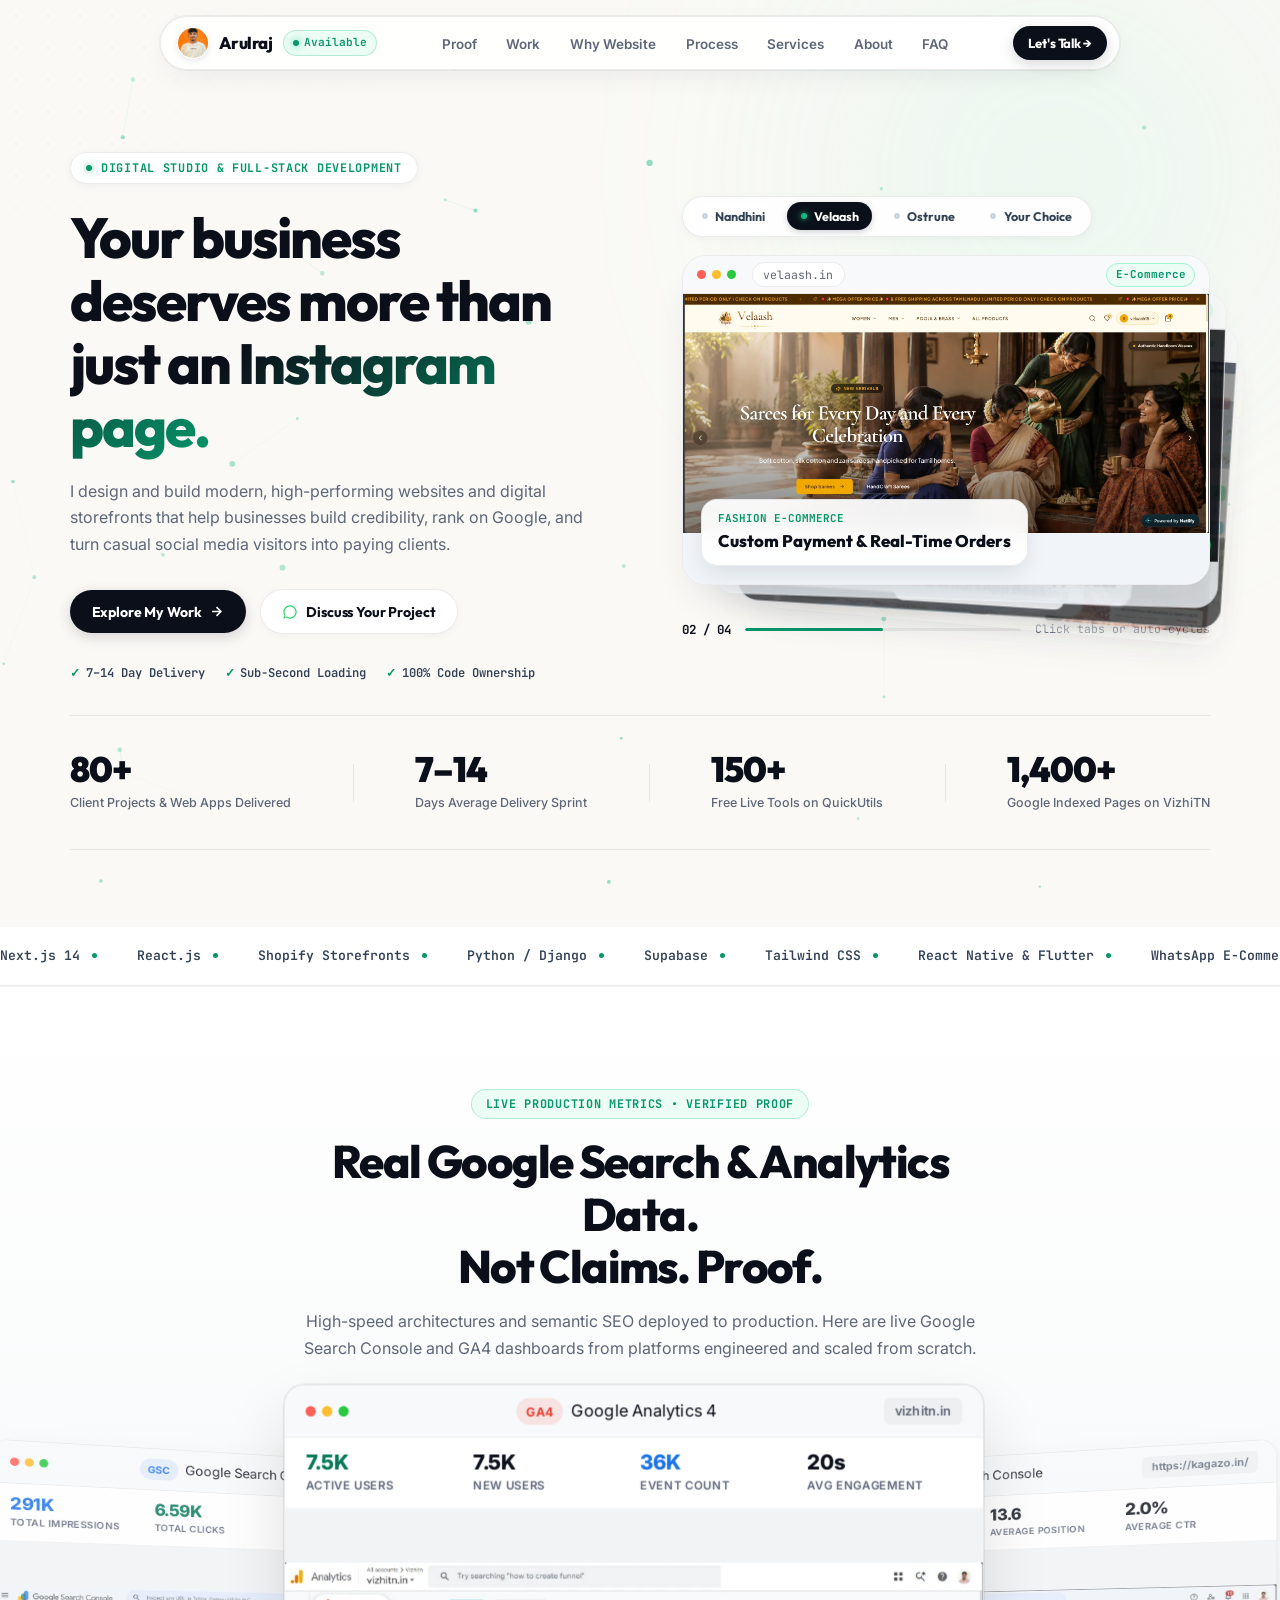
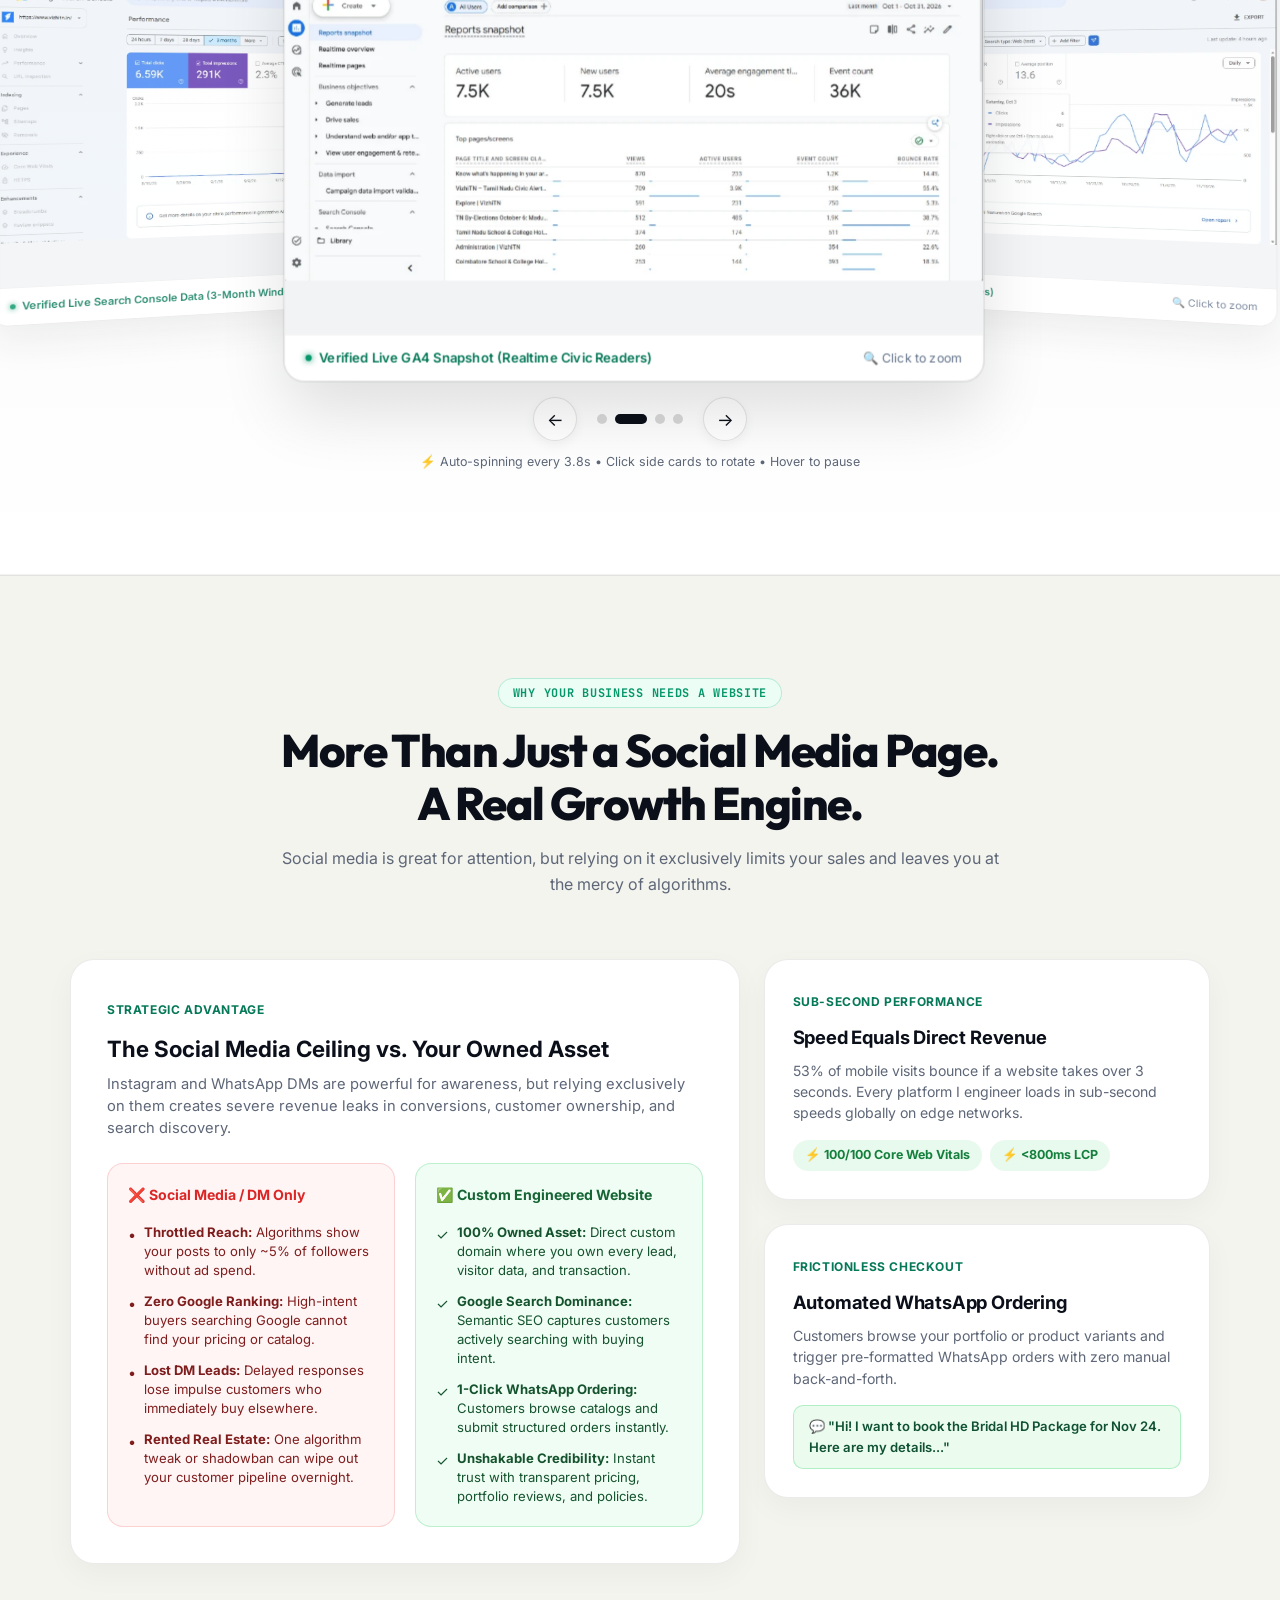
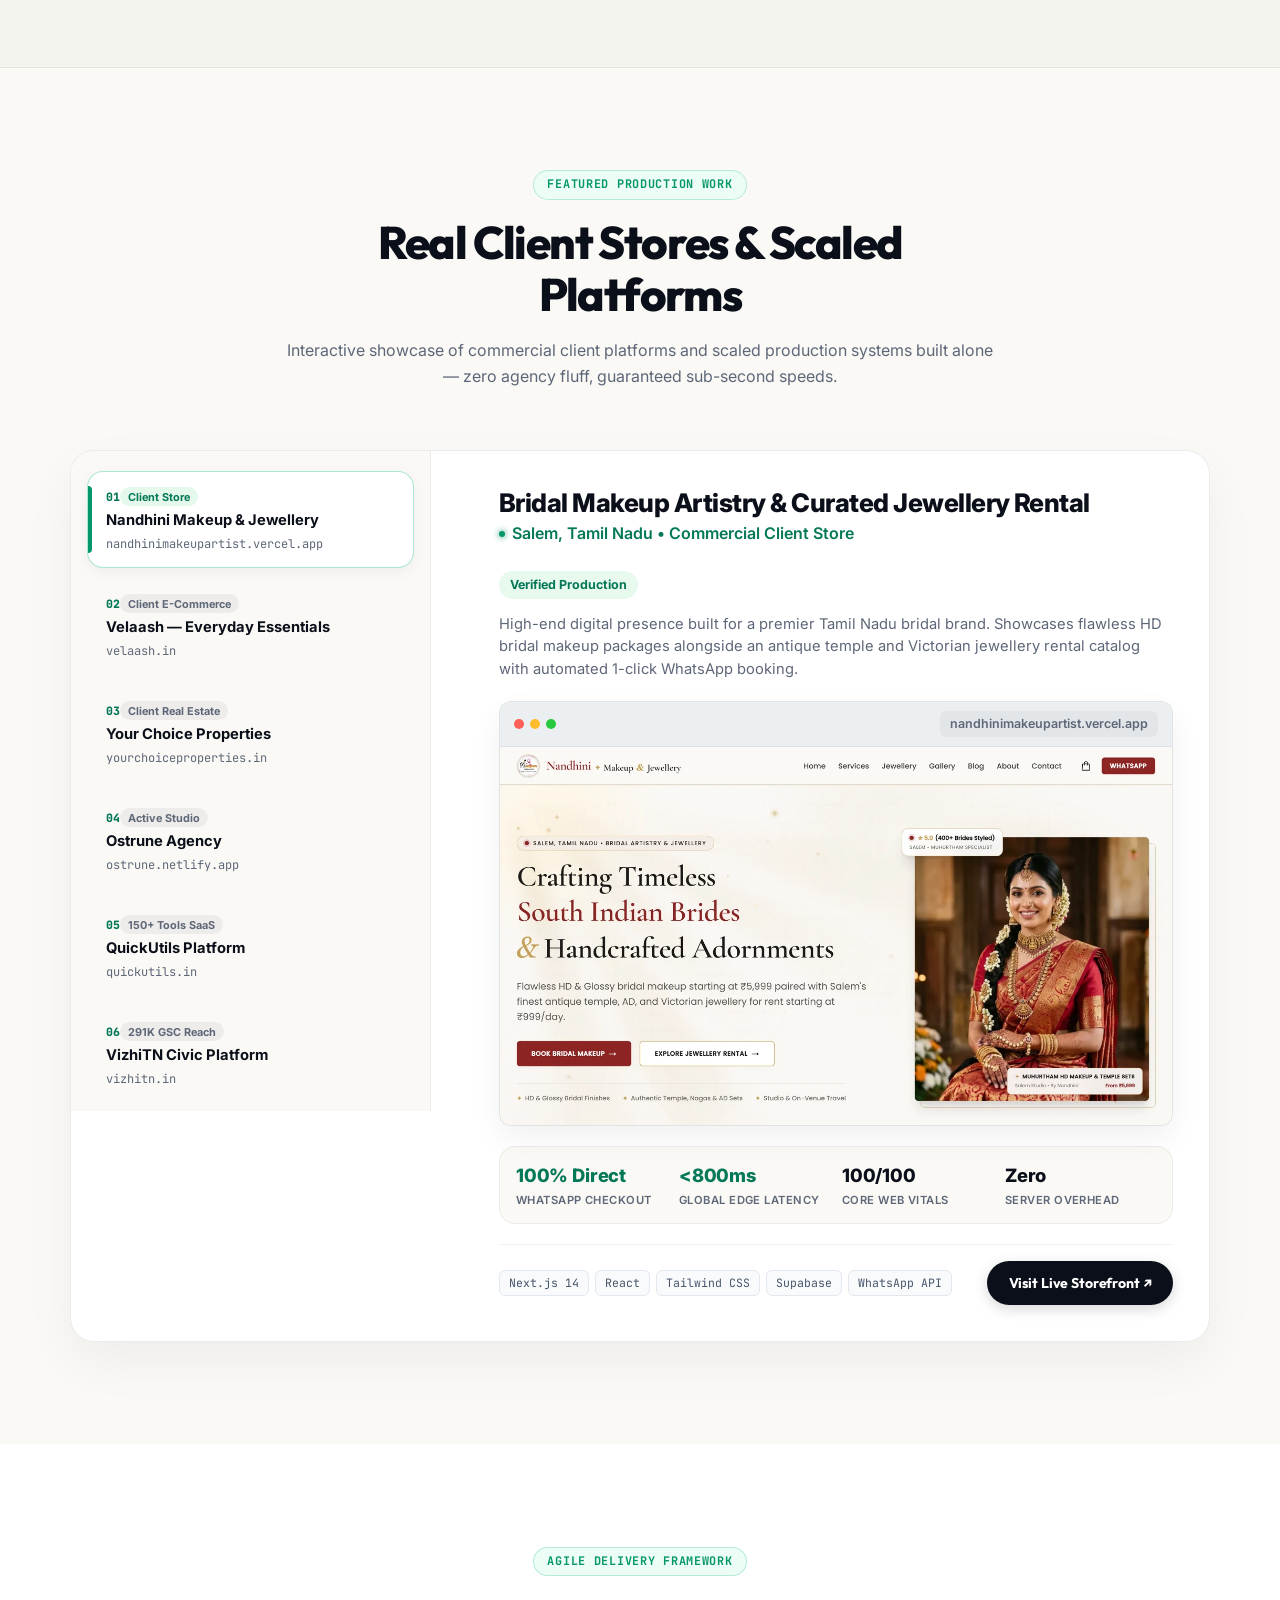
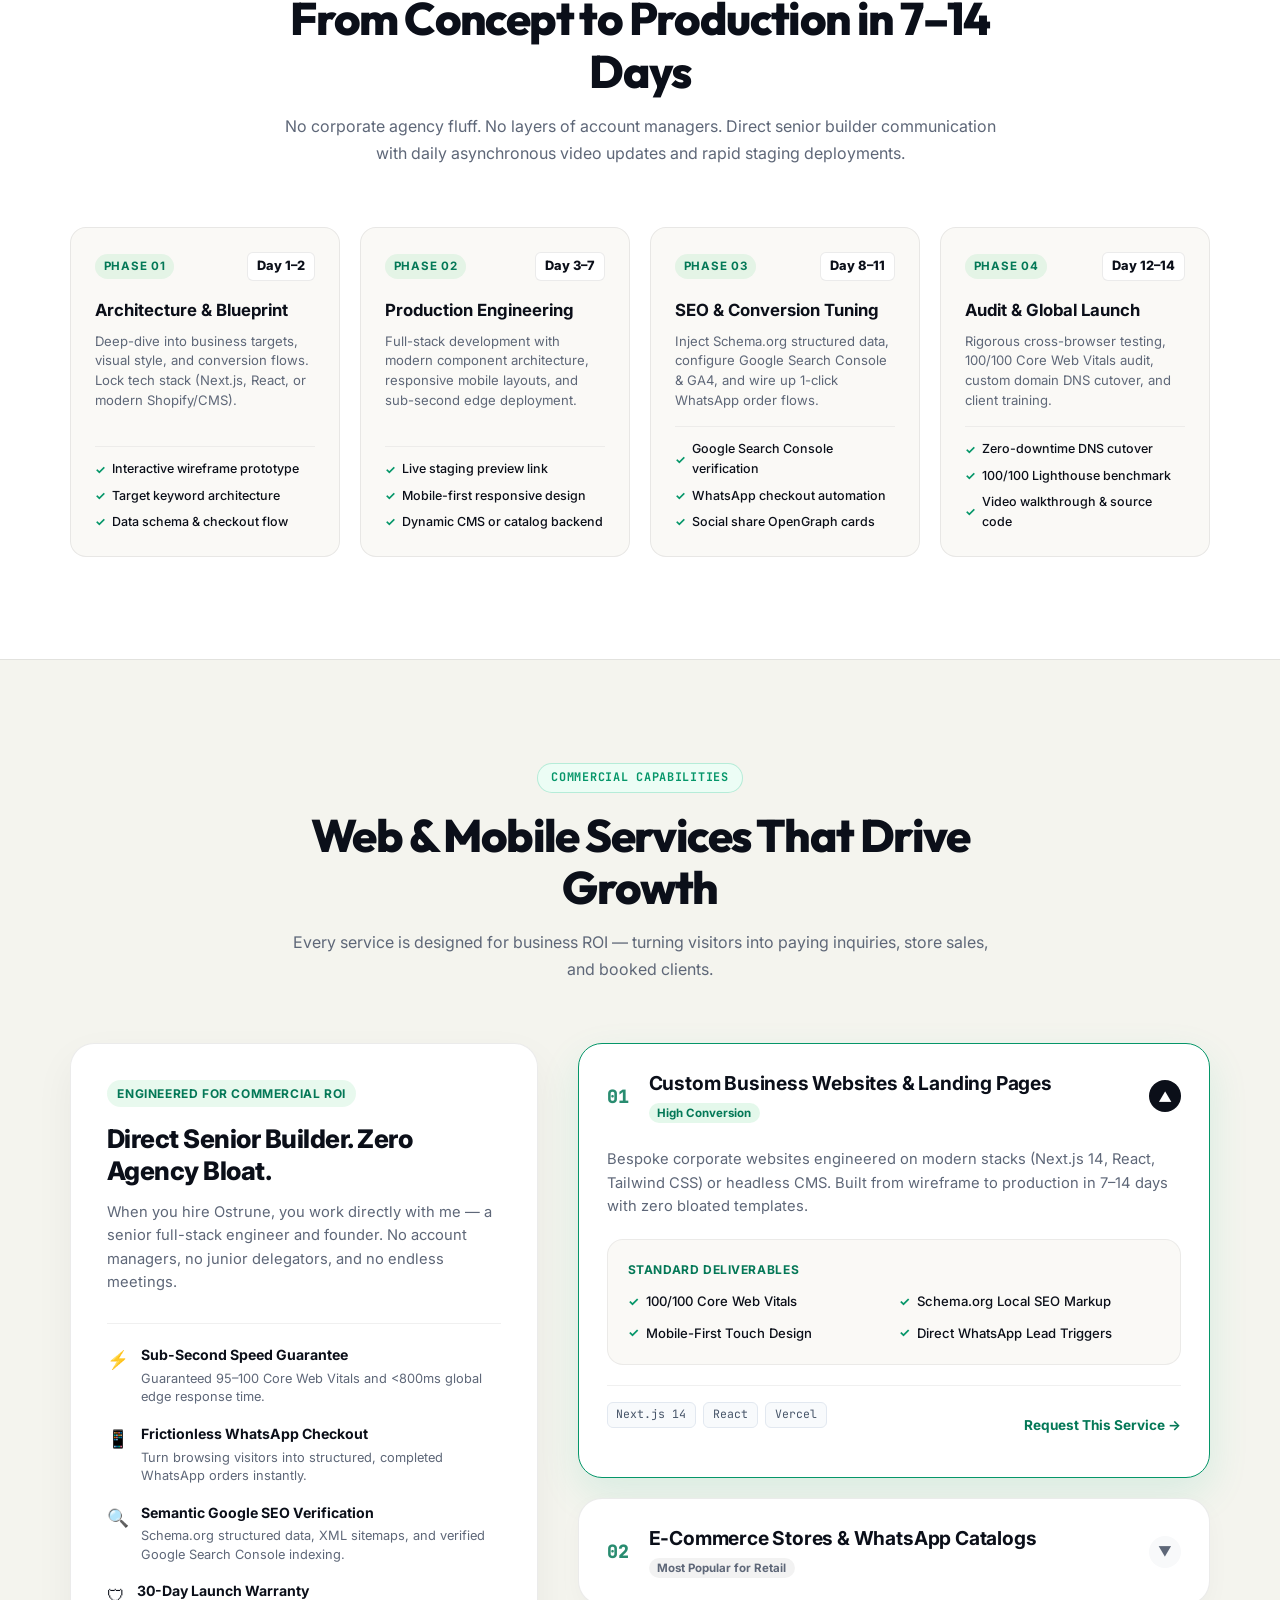
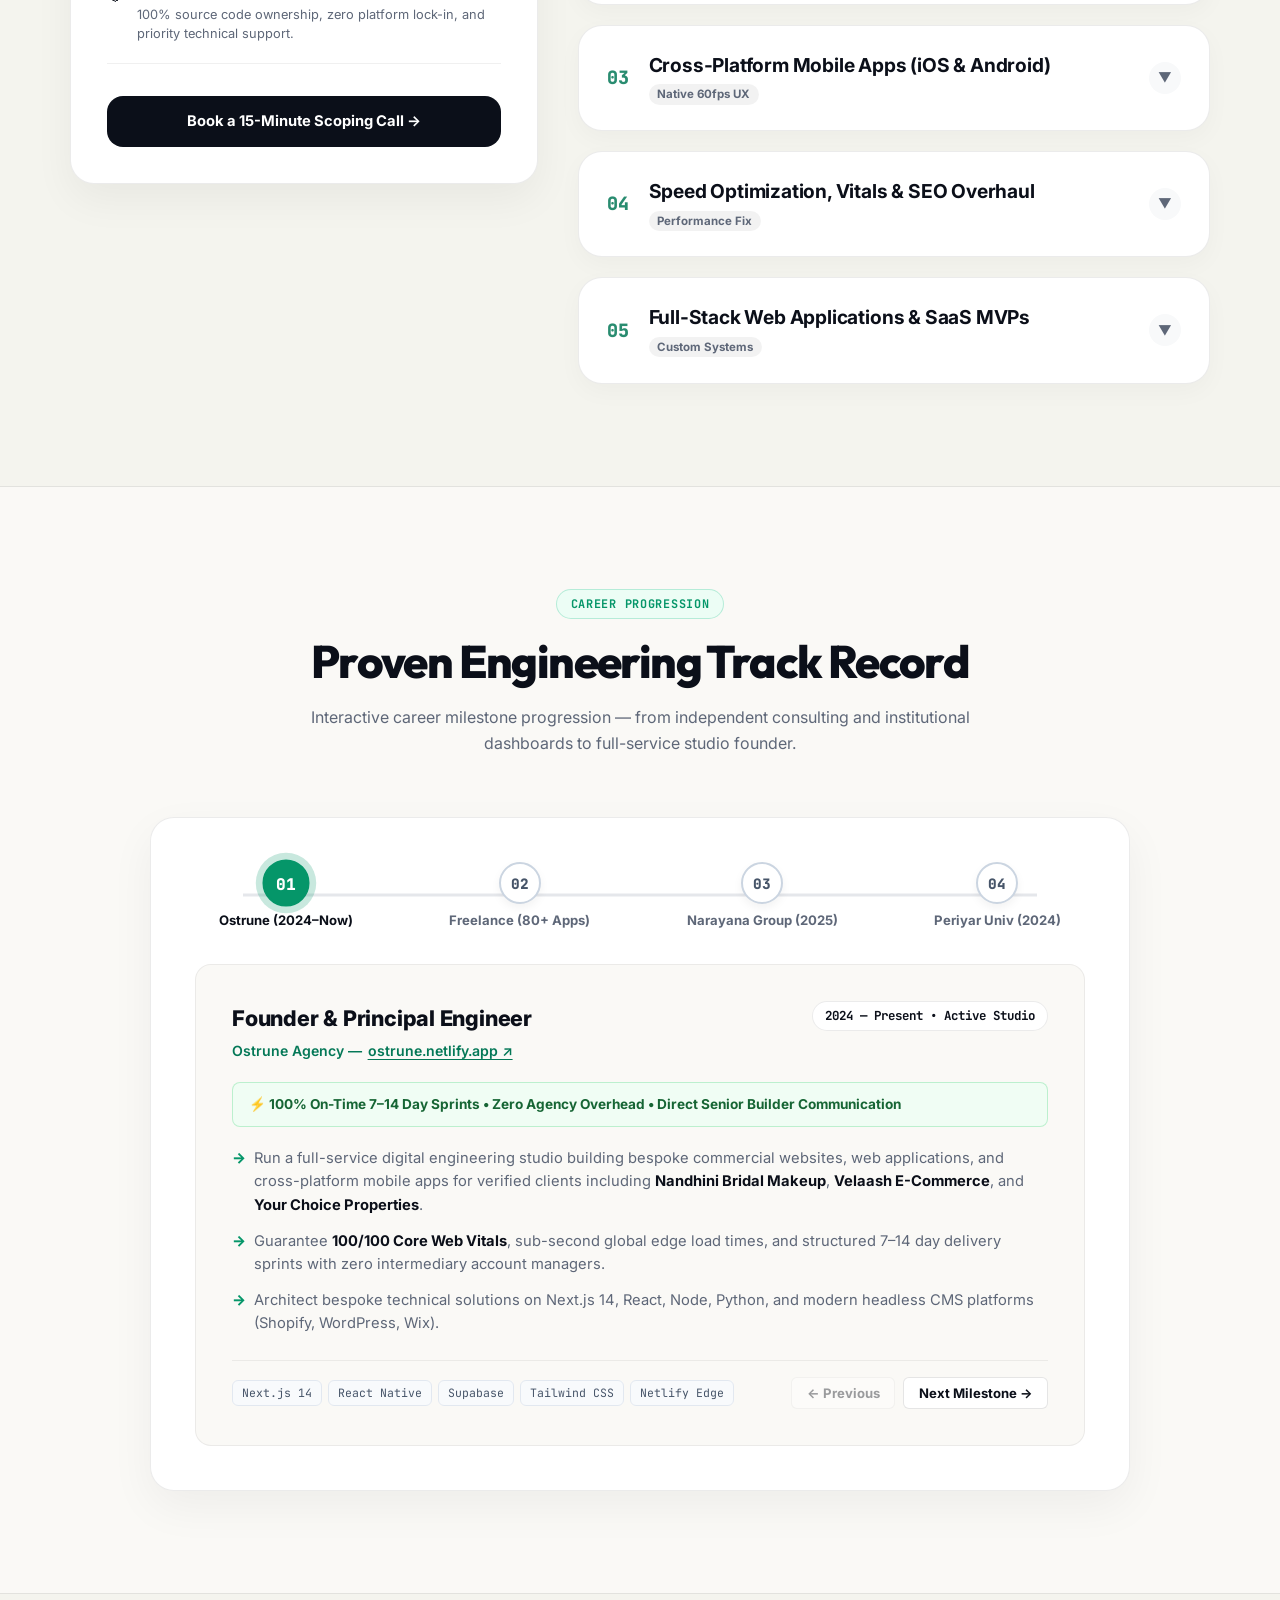
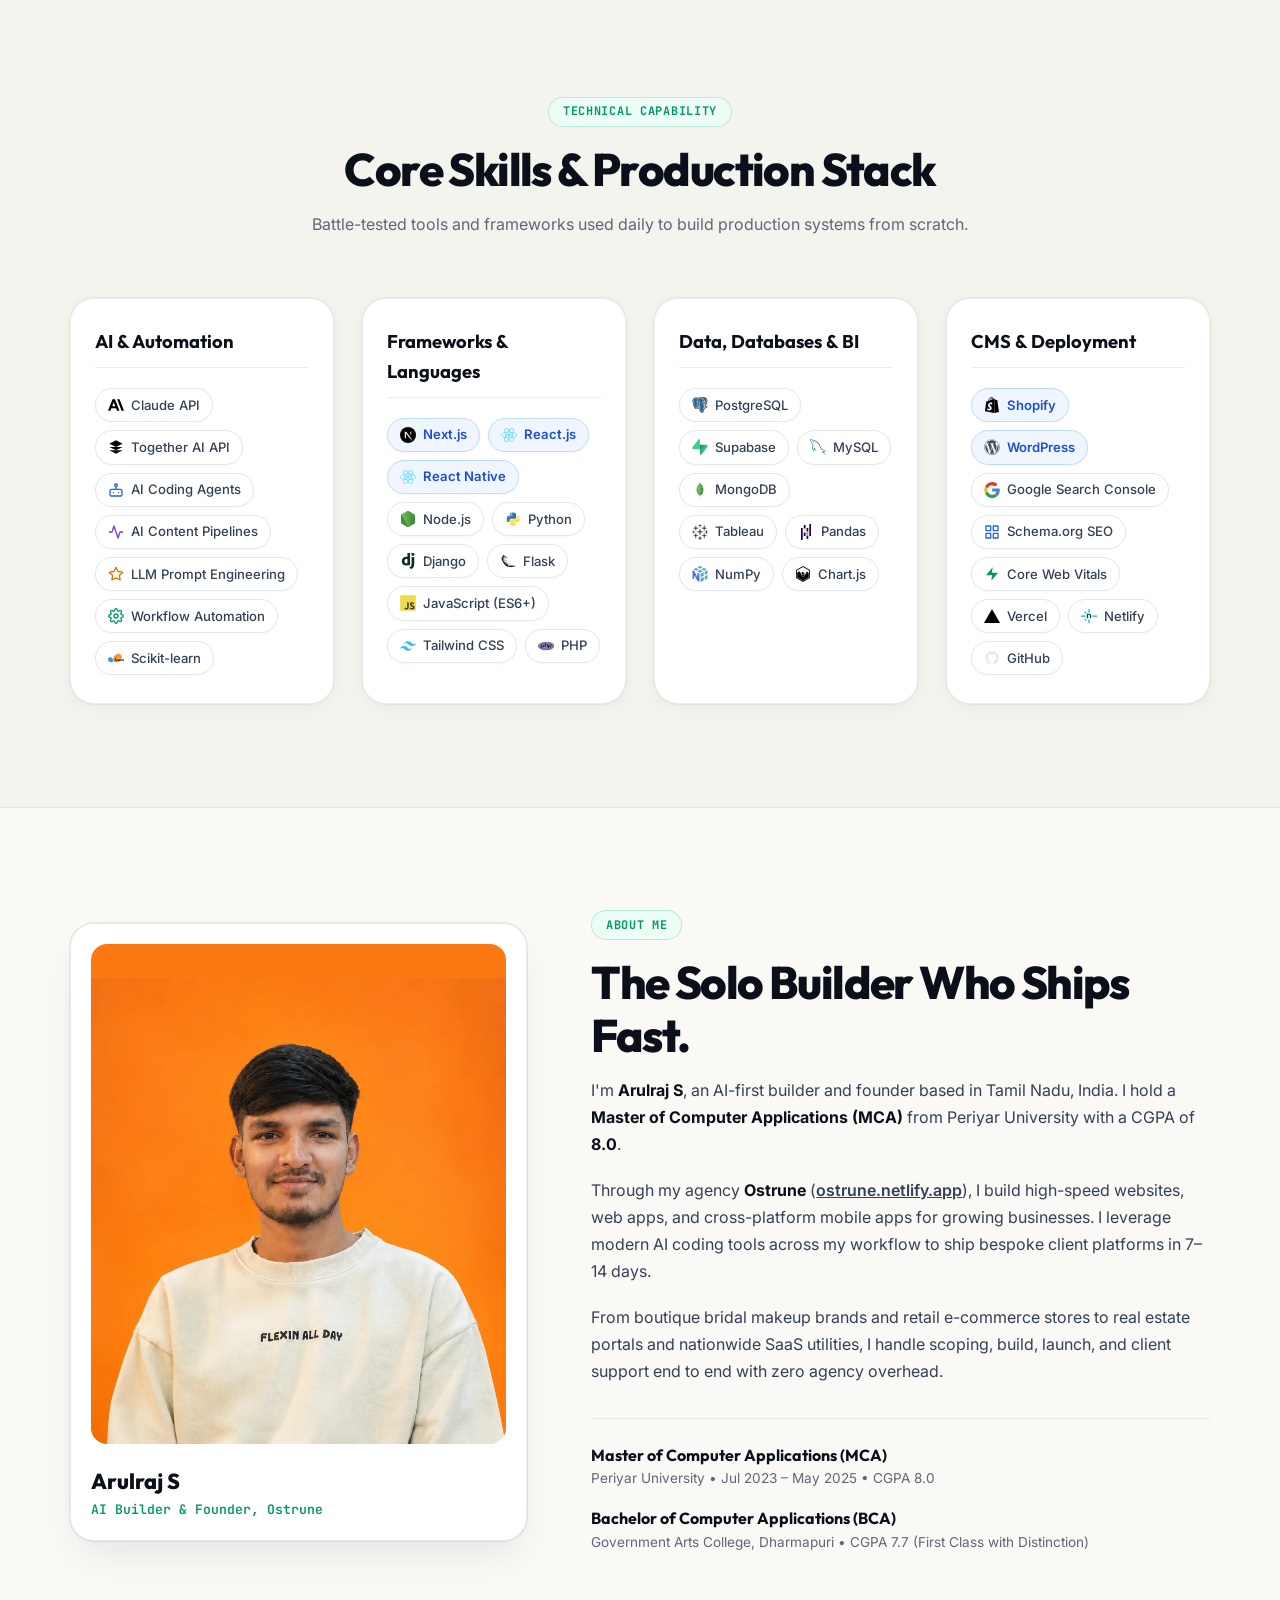
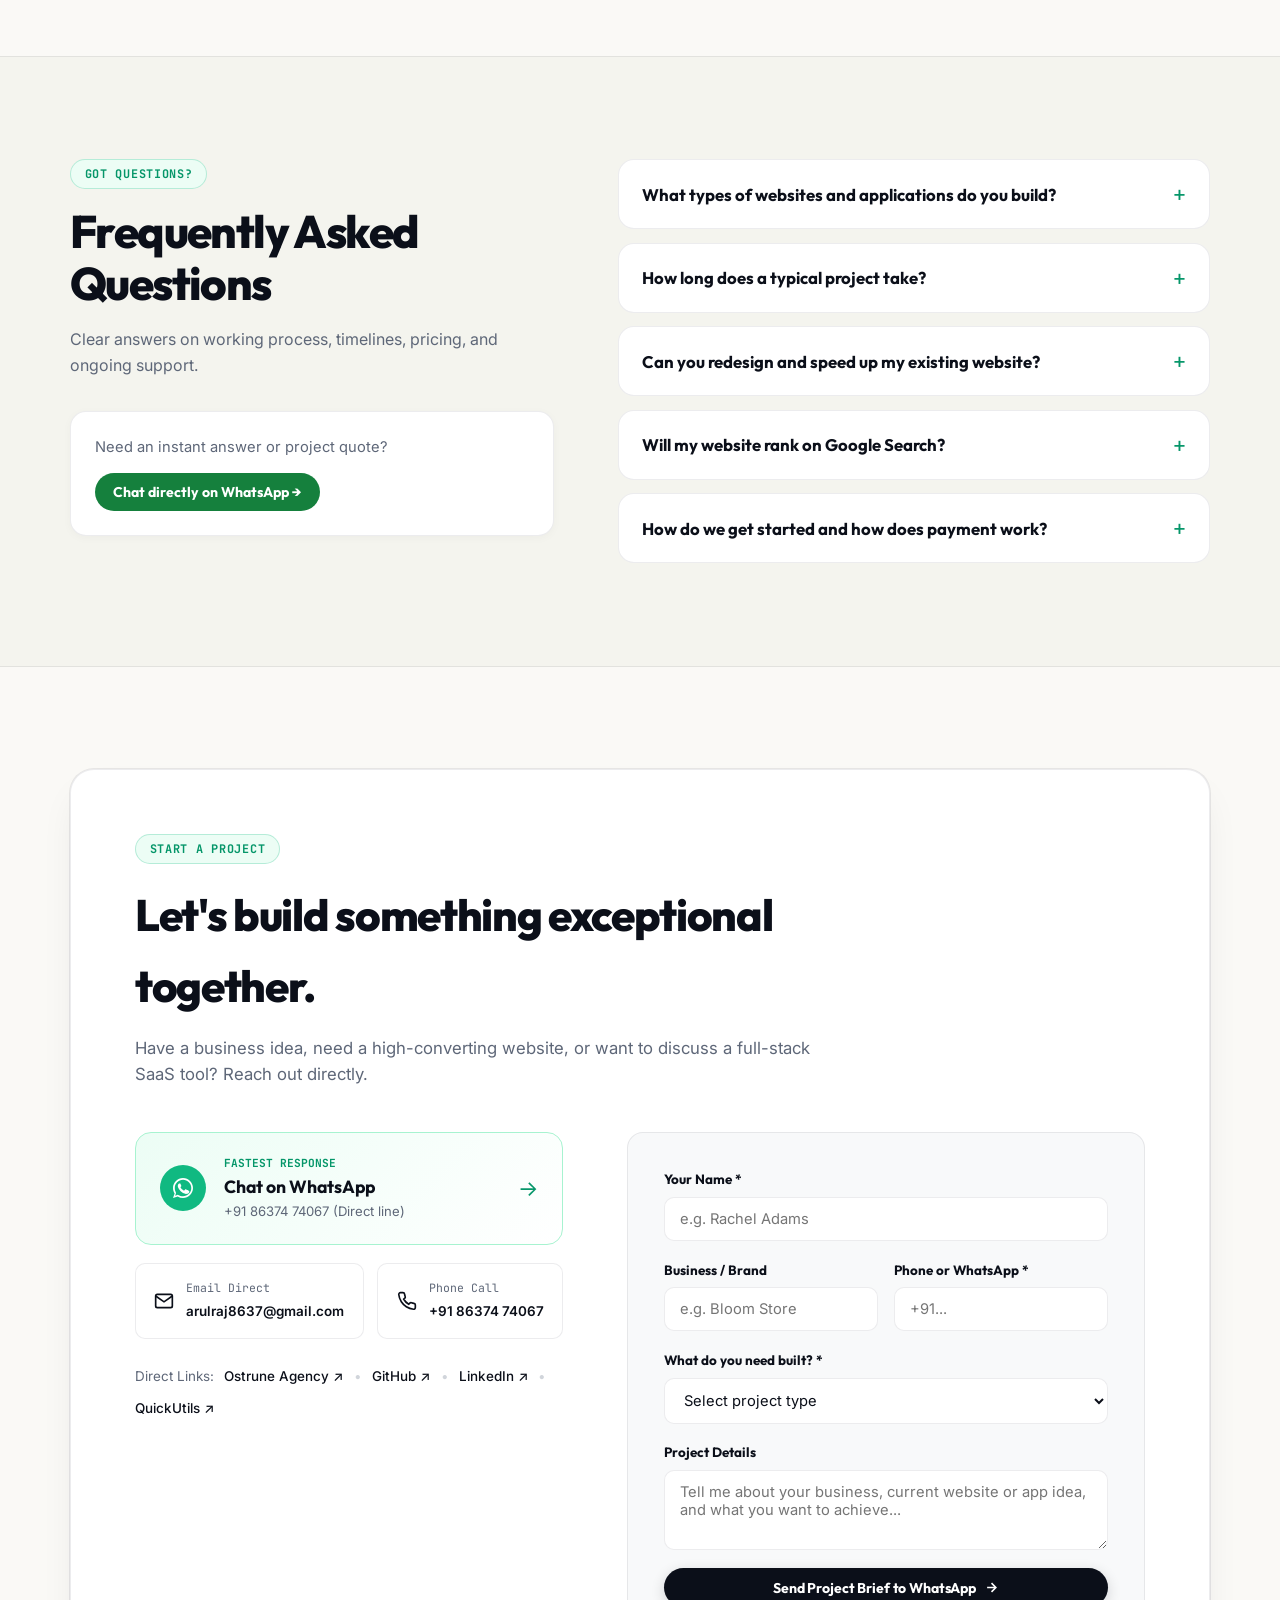
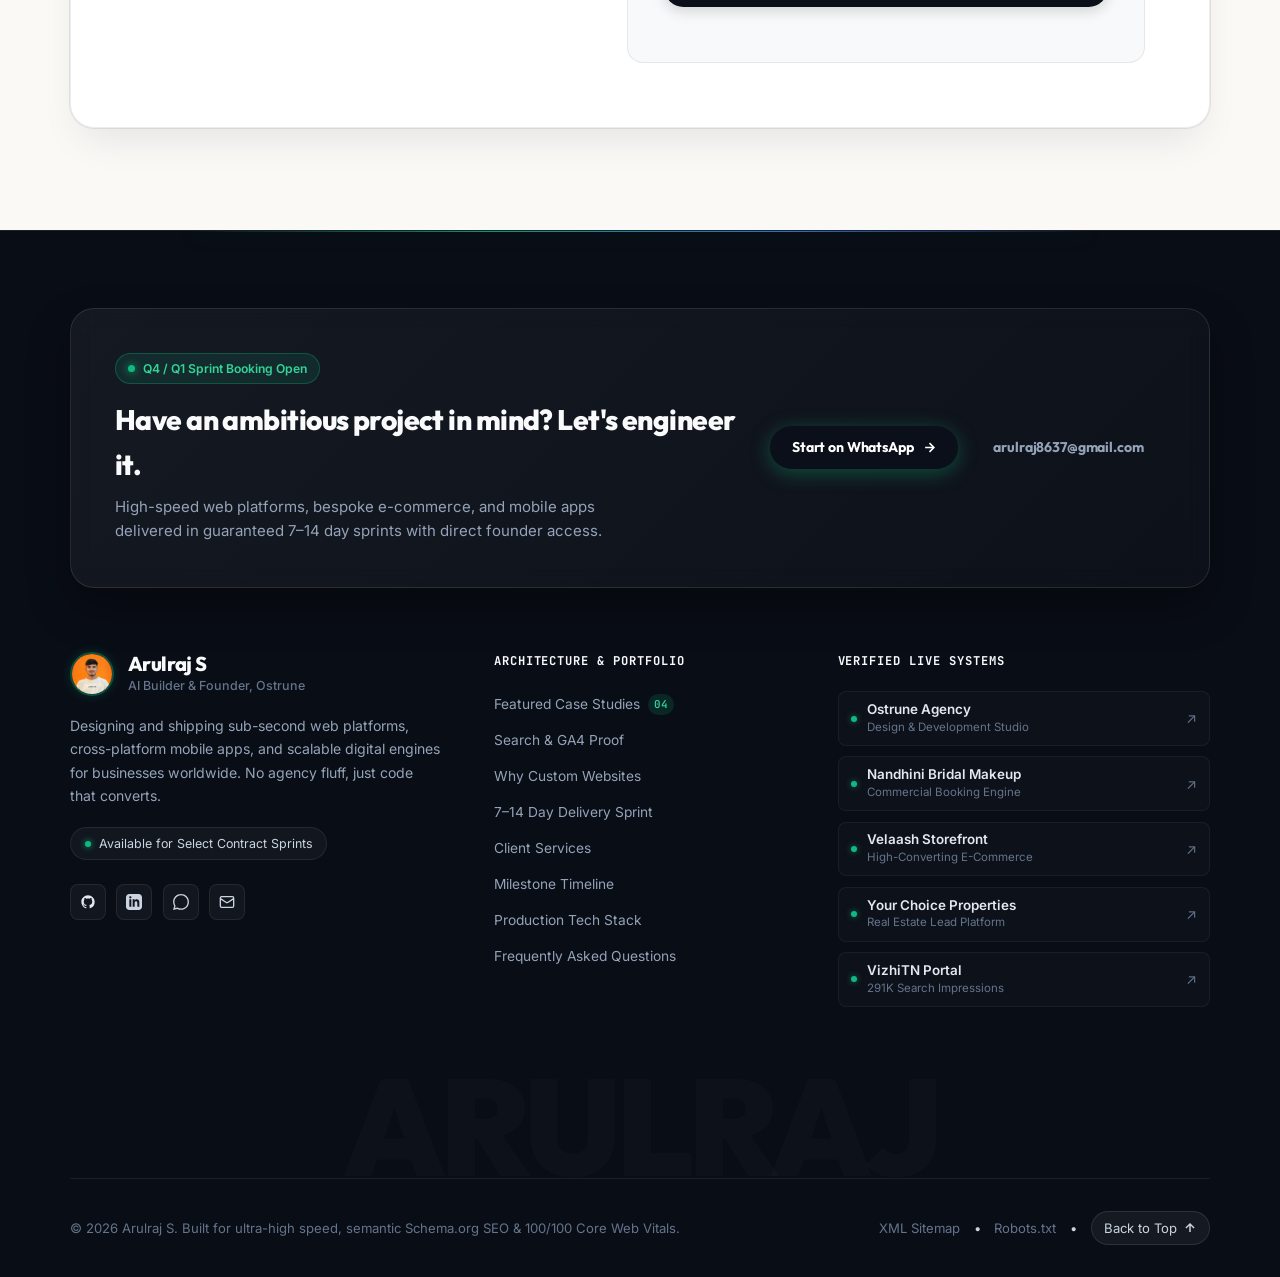
==== commit f7972d49: "feat: upgrade Hero right showcase into 3D interactive layered deck showcasing all 4 client works" ====
--- a/index.html
+++ b/index.html
@@ -184,22 +184,118 @@
                 </div>
 
                 <div class="hero-right">
-                    <div class="hero-visual-card">
-                        <div class="card-browser-header">
-                            <span class="b-dot dot-red"></span>
-                            <span class="b-dot dot-yellow"></span>
-                            <span class="b-dot dot-green"></span>
-                            <span class="b-url">nandhinimakeupartist.vercel.app</span>
-                        </div>
-                        <div class="card-screenshot-wrapper">
-                            <picture>
-                                <source srcset="img/nandhini_preview.webp" type="image/webp">
-                                <img src="img/nandhini_preview.png" alt="Bridal Makeup & Jewellery Client Website" class="card-screenshot" loading="eager" width="1280" height="800">
-                            </picture>
-                        </div>
-                        <div class="card-floating-badge">
-                            <span class="badge-tag">Verified Client Store</span>
-                            <span class="badge-metric">Sub-Second Speed & WhatsApp Booking</span>
+                    <!-- 3D Interactive Stack Deck Showcase -->
+                    <div class="hero-deck-container" id="heroDeck">
+                        <!-- Navigation Tabs for Switching Works -->
+                        <div class="deck-nav-tabs" role="tablist" aria-label="Featured Works Showcase">
+                            <button class="deck-tab active" data-deck="0" role="tab" aria-selected="true">
+                                <span class="deck-tab-dot"></span> Nandhini
+                            </button>
+                            <button class="deck-tab" data-deck="1" role="tab" aria-selected="false">
+                                <span class="deck-tab-dot"></span> Velaash
+                            </button>
+                            <button class="deck-tab" data-deck="2" role="tab" aria-selected="false">
+                                <span class="deck-tab-dot"></span> Ostrune
+                            </button>
+                            <button class="deck-tab" data-deck="3" role="tab" aria-selected="false">
+                                <span class="deck-tab-dot"></span> Your Choice
+                            </button>
+                        </div>
+
+                        <!-- 3D Perspective Stage -->
+                        <div class="deck-stage">
+                            <!-- Card 0: Nandhini -->
+                            <div class="deck-card active" data-card="0" style="--deck-idx: 0;">
+                                <div class="card-browser-header">
+                                    <span class="b-dot dot-red"></span>
+                                    <span class="b-dot dot-yellow"></span>
+                                    <span class="b-dot dot-green"></span>
+                                    <span class="b-url">nandhinimakeupartist.vercel.app</span>
+                                    <span class="b-status-pill">Live Booking</span>
+                                </div>
+                                <div class="card-screenshot-wrapper">
+                                    <picture>
+                                        <source srcset="img/nandhini_preview.webp" type="image/webp">
+                                        <img src="img/nandhini_preview.png" alt="Nandhini Bridal Makeup Client Website" class="card-screenshot" loading="eager" width="1280" height="800">
+                                    </picture>
+                                </div>
+                                <div class="card-floating-badge">
+                                    <span class="badge-tag">Verified Commercial Client</span>
+                                    <span class="badge-metric">Sub-Second Speed & WhatsApp Booking</span>
+                                </div>
+                            </div>
+
+                            <!-- Card 1: Velaash -->
+                            <div class="deck-card" data-card="1" style="--deck-idx: 1;">
+                                <div class="card-browser-header">
+                                    <span class="b-dot dot-red"></span>
+                                    <span class="b-dot dot-yellow"></span>
+                                    <span class="b-dot dot-green"></span>
+                                    <span class="b-url">velaash.in</span>
+                                    <span class="b-status-pill">E-Commerce</span>
+                                </div>
+                                <div class="card-screenshot-wrapper">
+                                    <picture>
+                                        <source srcset="img/velaash1.webp" type="image/webp">
+                                        <img src="img/velaash1.png" alt="Velaash E-Commerce Brand Store" class="card-screenshot" loading="lazy" width="1280" height="800">
+                                    </picture>
+                                </div>
+                                <div class="card-floating-badge">
+                                    <span class="badge-tag">Fashion E-Commerce</span>
+                                    <span class="badge-metric">Custom Payment & Real-Time Orders</span>
+                                </div>
+                            </div>
+
+                            <!-- Card 2: Ostrune Agency -->
+                            <div class="deck-card" data-card="2" style="--deck-idx: 2;">
+                                <div class="card-browser-header">
+                                    <span class="b-dot dot-red"></span>
+                                    <span class="b-dot dot-yellow"></span>
+                                    <span class="b-dot dot-green"></span>
+                                    <span class="b-url">ostrune.netlify.app</span>
+                                    <span class="b-status-pill">Global Edge</span>
+                                </div>
+                                <div class="card-screenshot-wrapper">
+                                    <picture>
+                                        <source srcset="img/ostrune.webp" type="image/webp">
+                                        <img src="img/ostrune.png" alt="Ostrune Web Development Agency" class="card-screenshot" loading="lazy" width="1280" height="800">
+                                    </picture>
+                                </div>
+                                <div class="card-floating-badge">
+                                    <span class="badge-tag">Agency Studio Platform</span>
+                                    <span class="badge-metric">100/100 Core Web Vitals & Global Edge</span>
+                                </div>
+                            </div>
+
+                            <!-- Card 3: Your Choice Properties -->
+                            <div class="deck-card" data-card="3" style="--deck-idx: 3;">
+                                <div class="card-browser-header">
+                                    <span class="b-dot dot-red"></span>
+                                    <span class="b-dot dot-yellow"></span>
+                                    <span class="b-dot dot-green"></span>
+                                    <span class="b-url">yourchoiceproperties.in</span>
+                                    <span class="b-status-pill">Lead Engine</span>
+                                </div>
+                                <div class="card-screenshot-wrapper">
+                                    <picture>
+                                        <source srcset="img/yourchoice_preview.webp" type="image/webp">
+                                        <img src="img/yourchoice_preview.png" alt="Your Choice Properties Real Estate Platform" class="card-screenshot" loading="lazy" width="1280" height="800">
+                                    </picture>
+                                </div>
+                                <div class="card-floating-badge">
+                                    <span class="badge-tag">Commercial Real Estate</span>
+                                    <span class="badge-metric">Instant Filtering & High-Intent WhatsApp Leads</span>
+                                </div>
+                            </div>
+                        </div>
+
+                        <!-- Progress Bar & Hint -->
+                        <div class="deck-footer-hint">
+                            <span class="deck-counter"><span id="deckCurrent">01</span> / 04</span>
+                            <div class="deck-progress-track">
+                                <div class="deck-progress-fill" id="deckProgress"></div>
+                            </div>
+                            <span class="deck-instruction">Click tabs or auto-cycles</span>
                         </div>
                     </div>
                 </div>
--- a/style.css
+++ b/style.css
@@ -4505,3 +4505,239 @@
         font-size: 0.78rem !important;
     }
 }
+
+
+/* ==========================================================================
+   Hero Right: 3D Interactive Stack Deck Showcase
+   ========================================================================== */
+.hero-deck-container {
+    display: flex;
+    flex-direction: column;
+    gap: 1.15rem;
+    perspective: 1200px;
+    width: 100%;
+    position: relative;
+}
+
+/* Nav Tabs */
+.deck-nav-tabs {
+    display: flex;
+    align-items: center;
+    gap: 0.5rem;
+    background: rgba(255, 255, 255, 0.85);
+    backdrop-filter: blur(8px);
+    -webkit-backdrop-filter: blur(8px);
+    border: 1px solid var(--color-border);
+    padding: 0.35rem;
+    border-radius: var(--radius-full);
+    box-shadow: 0 2px 8px rgba(15, 23, 42, 0.04);
+    align-self: flex-start;
+    max-width: 100%;
+    overflow-x: auto;
+    scrollbar-width: none;
+}
+
+.deck-nav-tabs::-webkit-scrollbar {
+    display: none;
+}
+
+.deck-tab {
+    display: inline-flex;
+    align-items: center;
+    gap: 0.45rem;
+    padding: 0.4rem 0.85rem;
+    border-radius: var(--radius-full);
+    font-family: var(--font-heading);
+    font-size: 0.78rem;
+    font-weight: 700;
+    color: var(--color-text-secondary);
+    background: transparent;
+    border: none;
+    cursor: pointer;
+    transition: all 0.25s ease;
+    white-space: nowrap;
+}
+
+.deck-tab-dot {
+    width: 6px;
+    height: 6px;
+    border-radius: 50%;
+    background: #CBD5E1;
+    transition: all 0.25s ease;
+}
+
+.deck-tab:hover {
+    color: var(--color-text-primary);
+    background: rgba(0, 0, 0, 0.03);
+}
+
+.deck-tab.active {
+    background: var(--color-text-primary);
+    color: #FFFFFF;
+    box-shadow: 0 2px 6px rgba(15, 23, 42, 0.2);
+}
+
+.deck-tab.active .deck-tab-dot {
+    background: #10B981;
+    box-shadow: 0 0 6px #10B981;
+}
+
+/* 3D Perspective Stage */
+.deck-stage {
+    position: relative;
+    width: 100%;
+    aspect-ratio: 16 / 10;
+    min-height: 330px;
+}
+
+/* Individual Deck Cards in 3D Stack */
+.deck-card {
+    position: absolute;
+    top: 0;
+    left: 0;
+    width: 100%;
+    height: 100%;
+    background-color: var(--bg-surface);
+    border: 1px solid var(--color-border);
+    border-radius: var(--radius-lg);
+    overflow: hidden;
+    box-shadow: 0 20px 40px -15px rgba(15, 23, 42, 0.12);
+    transition: transform 0.65s cubic-bezier(0.16, 1, 0.3, 1),
+                opacity 0.65s cubic-bezier(0.16, 1, 0.3, 1),
+                box-shadow 0.65s cubic-bezier(0.16, 1, 0.3, 1);
+    transform-origin: center bottom;
+    cursor: pointer;
+    display: flex;
+    flex-direction: column;
+}
+
+/* Active top card */
+.deck-card.active {
+    opacity: 1;
+    z-index: 5;
+    transform: translate3d(0, 0, 0) scale(1) rotate(0deg);
+    pointer-events: auto;
+}
+
+/* Card 1 behind (offset slightly down & right with tilt) */
+.deck-card.behind-1 {
+    opacity: 0.82;
+    z-index: 4;
+    transform: translate3d(18px, 16px, -40px) scale(0.96) rotate(1.8deg);
+    pointer-events: auto;
+}
+
+/* Card 2 behind */
+.deck-card.behind-2 {
+    opacity: 0.65;
+    z-index: 3;
+    transform: translate3d(32px, 30px, -80px) scale(0.92) rotate(3.6deg);
+    pointer-events: auto;
+}
+
+/* Card 3 behind */
+.deck-card.behind-3 {
+    opacity: 0.45;
+    z-index: 2;
+    transform: translate3d(44px, 42px, -120px) scale(0.88) rotate(5deg);
+    pointer-events: auto;
+}
+
+.deck-card:hover.active {
+    transform: translate3d(0, -6px, 0) scale(1.01);
+    box-shadow: 0 30px 60px -20px rgba(15, 23, 42, 0.18);
+}
+
+.deck-card .card-browser-header {
+    height: 38px;
+    background-color: #F8F9FA;
+    border-bottom: 1px solid var(--color-border);
+    display: flex;
+    align-items: center;
+    padding: 0 0.85rem;
+    gap: 6px;
+    position: relative;
+    flex-shrink: 0;
+}
+
+.b-status-pill {
+    margin-left: auto;
+    font-family: var(--font-mono);
+    font-size: 0.68rem;
+    font-weight: 700;
+    color: #059669;
+    background: #ECFDF5;
+    border: 1px solid #A7F3D0;
+    padding: 0.15rem 0.55rem;
+    border-radius: var(--radius-full);
+}
+
+.deck-card .card-screenshot-wrapper {
+    position: relative;
+    width: 100%;
+    flex-grow: 1;
+    background-color: #F1F5F9;
+    overflow: hidden;
+}
+
+.deck-card .card-screenshot {
+    width: 100%;
+    height: 100%;
+    object-fit: cover;
+    object-position: top center;
+    display: block;
+    transition: transform 0.6s cubic-bezier(0.16, 1, 0.3, 1);
+}
+
+.deck-card:hover.active .card-screenshot {
+    transform: scale(1.03);
+}
+
+/* Footer Hint & Auto-cycle Progress Track */
+.deck-footer-hint {
+    display: flex;
+    align-items: center;
+    gap: 0.85rem;
+    padding-top: 0.5rem;
+    margin-top: 0.5rem;
+}
+
+.deck-counter {
+    font-family: var(--font-mono);
+    font-size: 0.78rem;
+    font-weight: 700;
+    color: var(--color-text-primary);
+}
+
+.deck-progress-track {
+    flex-grow: 1;
+    height: 3px;
+    background: rgba(0, 0, 0, 0.06);
+    border-radius: 99px;
+    overflow: hidden;
+    position: relative;
+}
+
+.deck-progress-fill {
+    height: 100%;
+    width: 25%;
+    background: var(--color-emerald);
+    border-radius: 99px;
+    transition: width 0.35s ease;
+}
+
+.deck-instruction {
+    font-family: var(--font-mono);
+    font-size: 0.72rem;
+    color: var(--color-text-muted);
+}
+
+@media (max-width: 640px) {
+    .deck-card.behind-1 {
+        transform: translate3d(8px, 10px, -20px) scale(0.97) rotate(1deg);
+    }
+    .deck-card.behind-2,
+    .deck-card.behind-3 {
+        display: none;
+    }
+}
